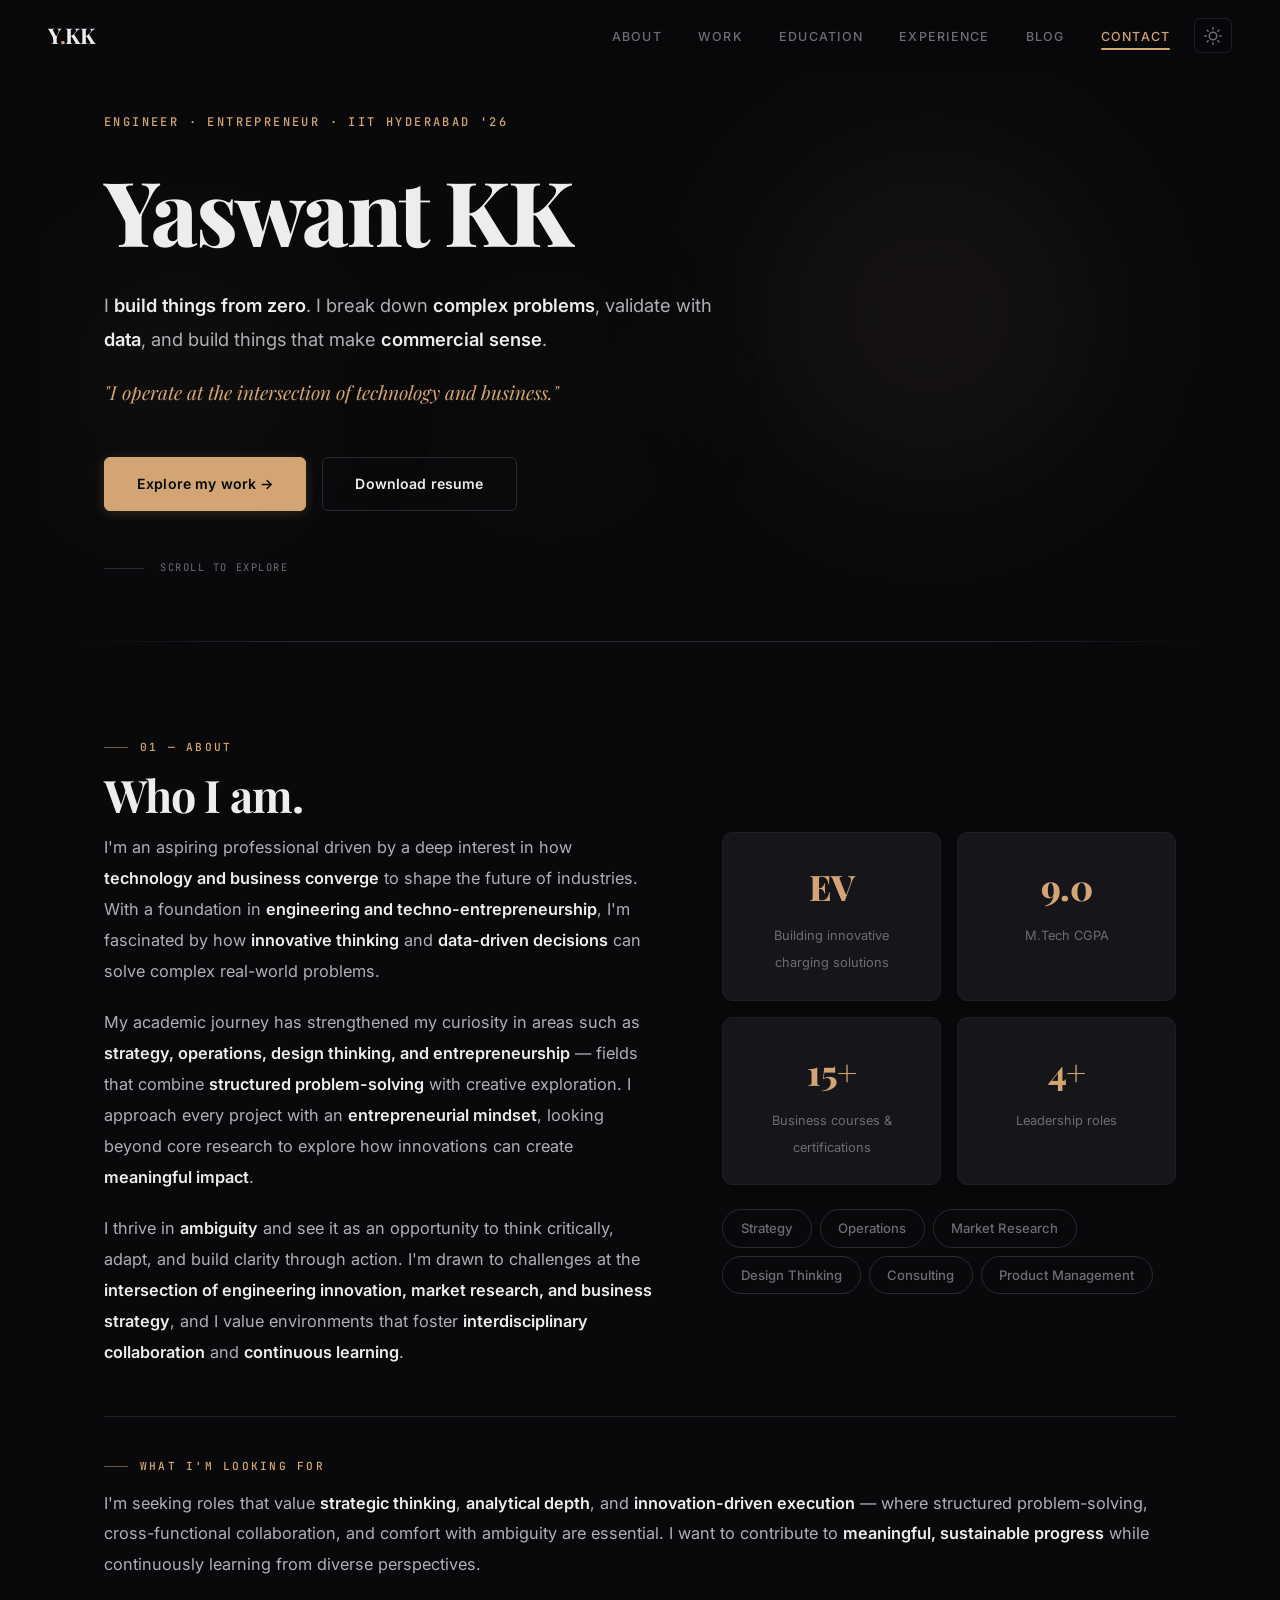
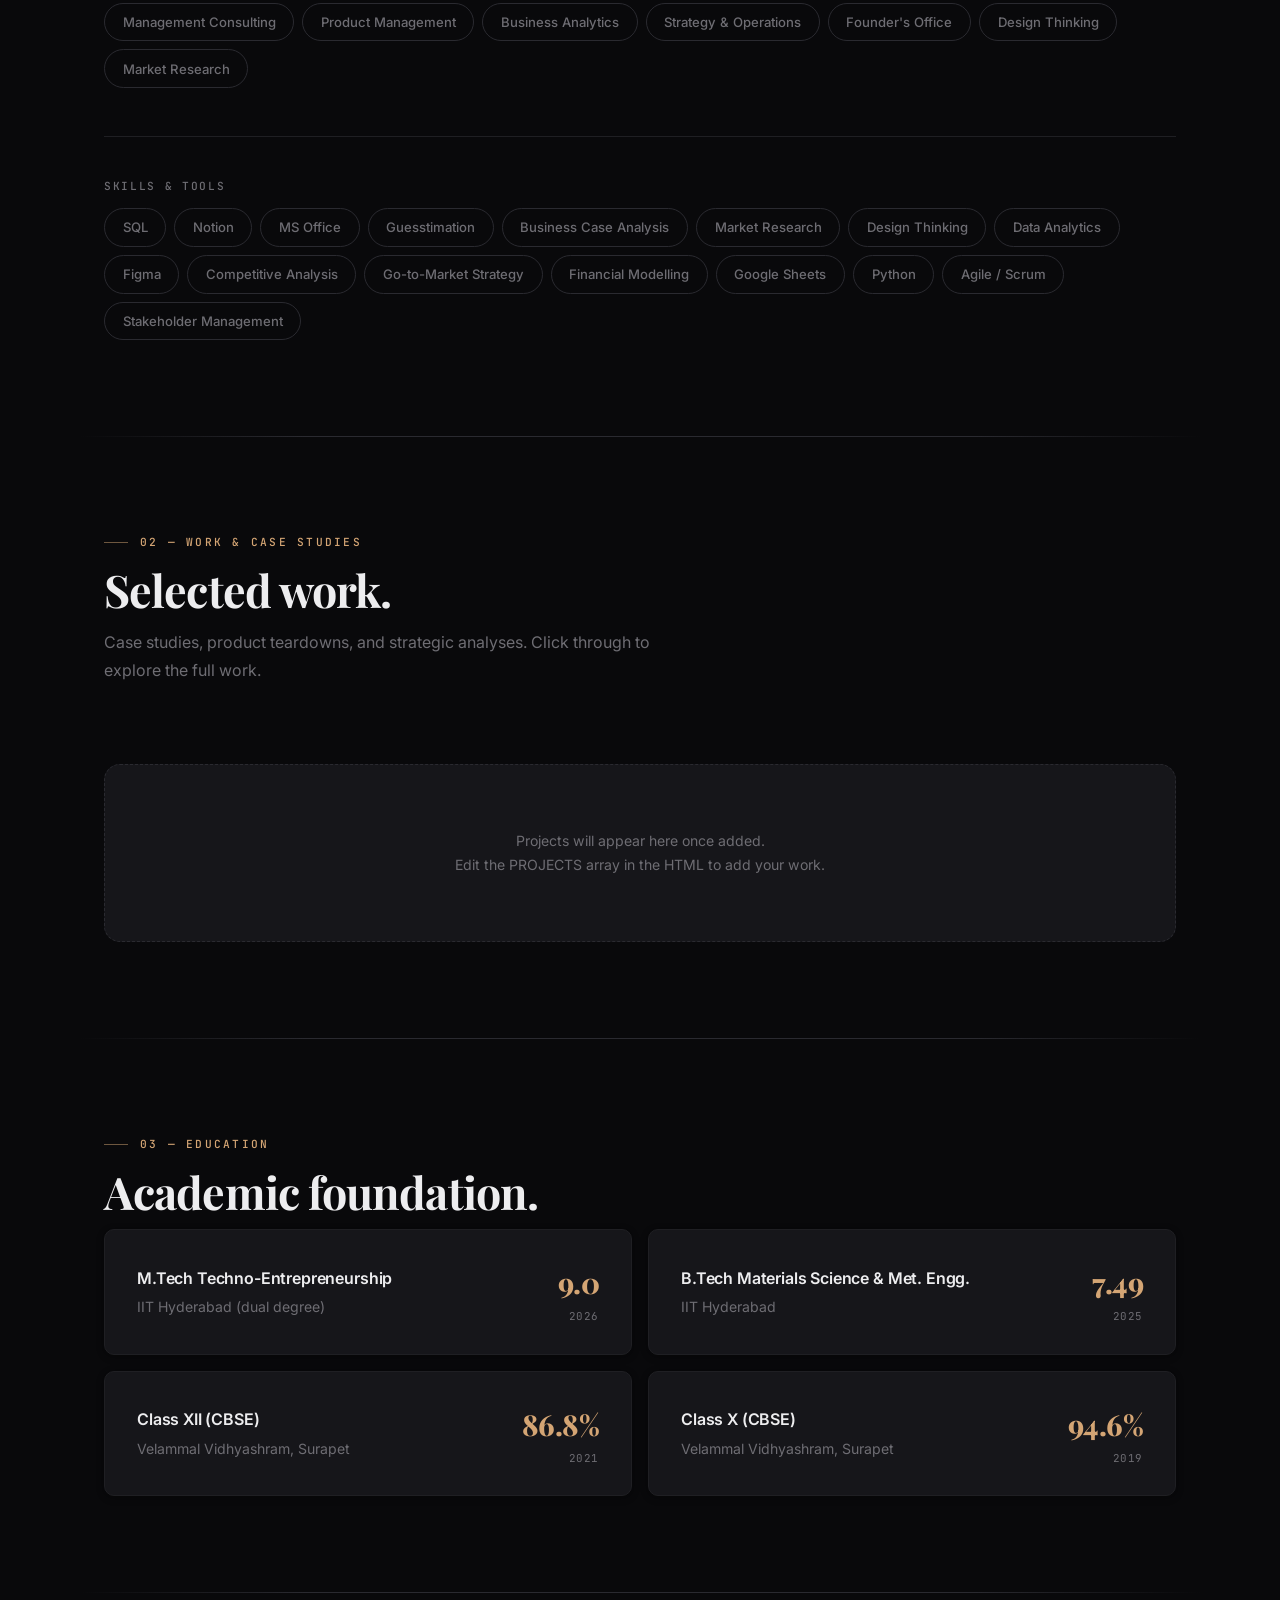
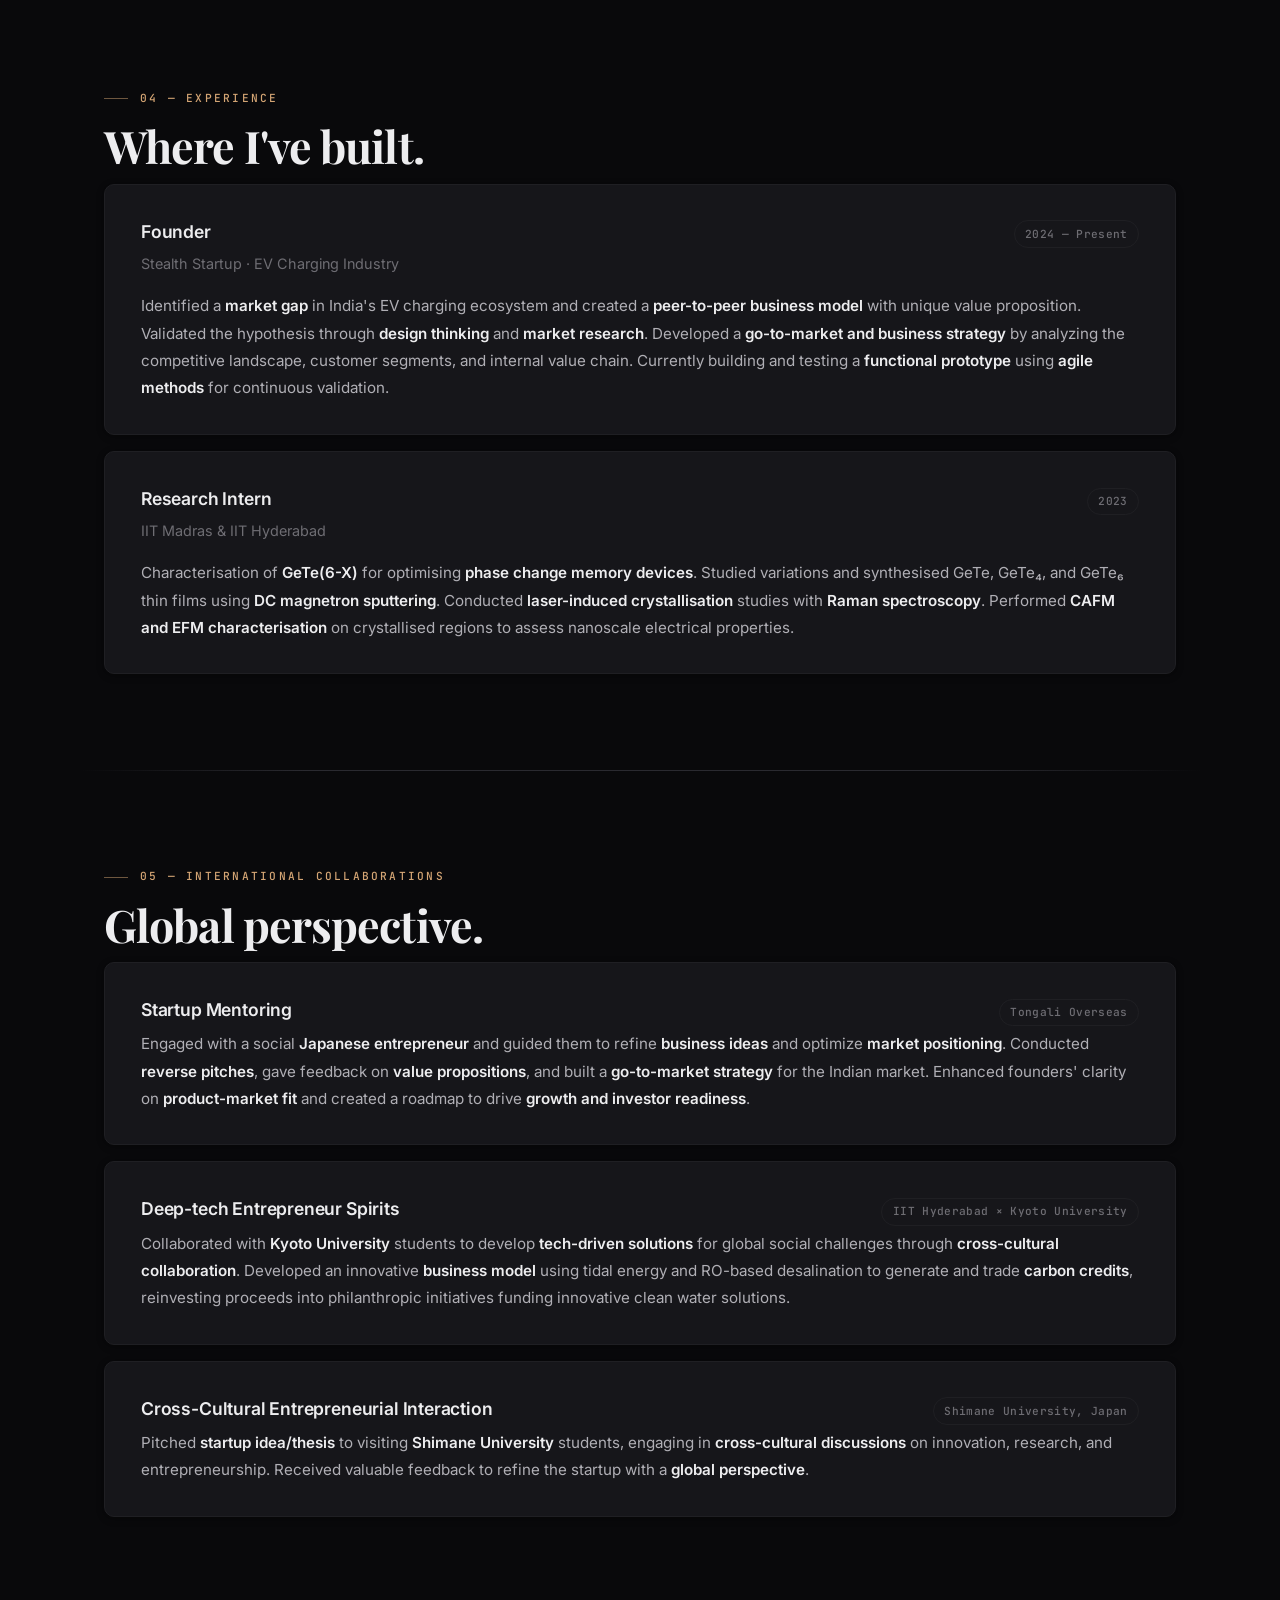
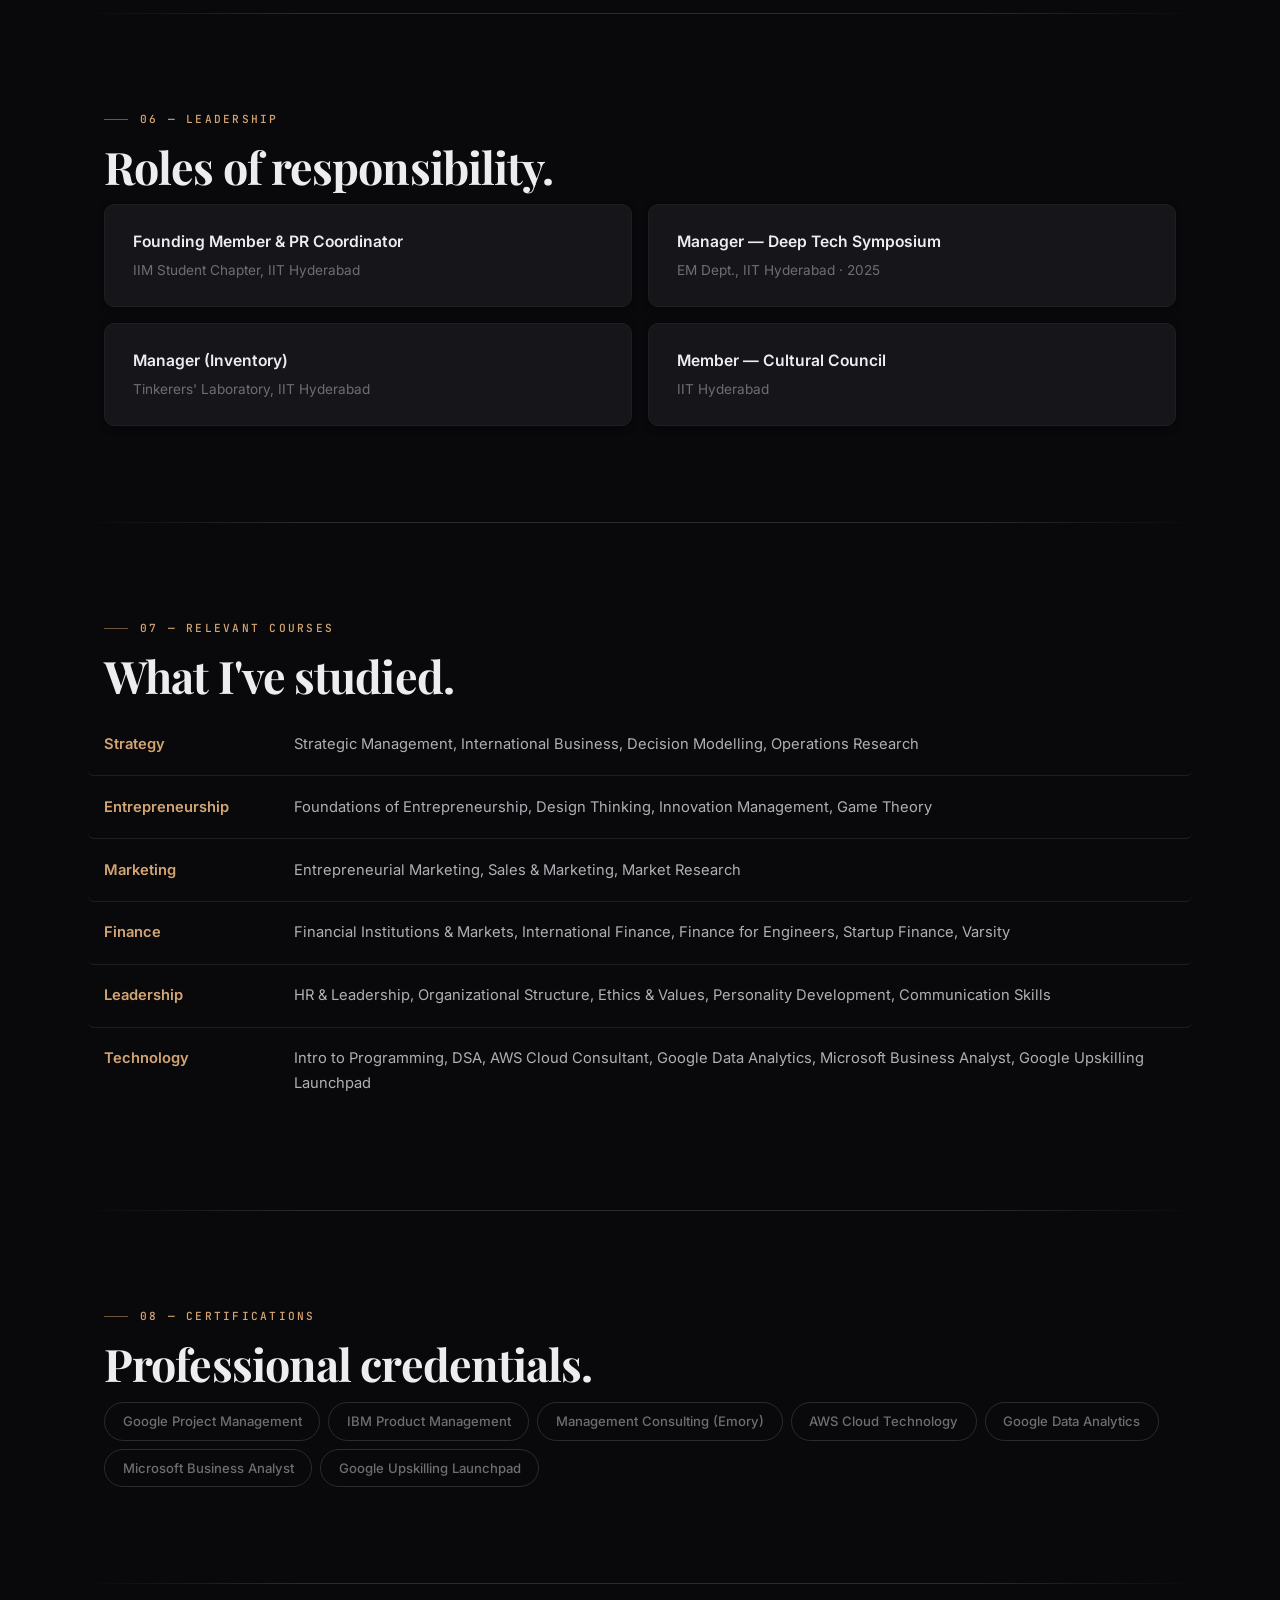
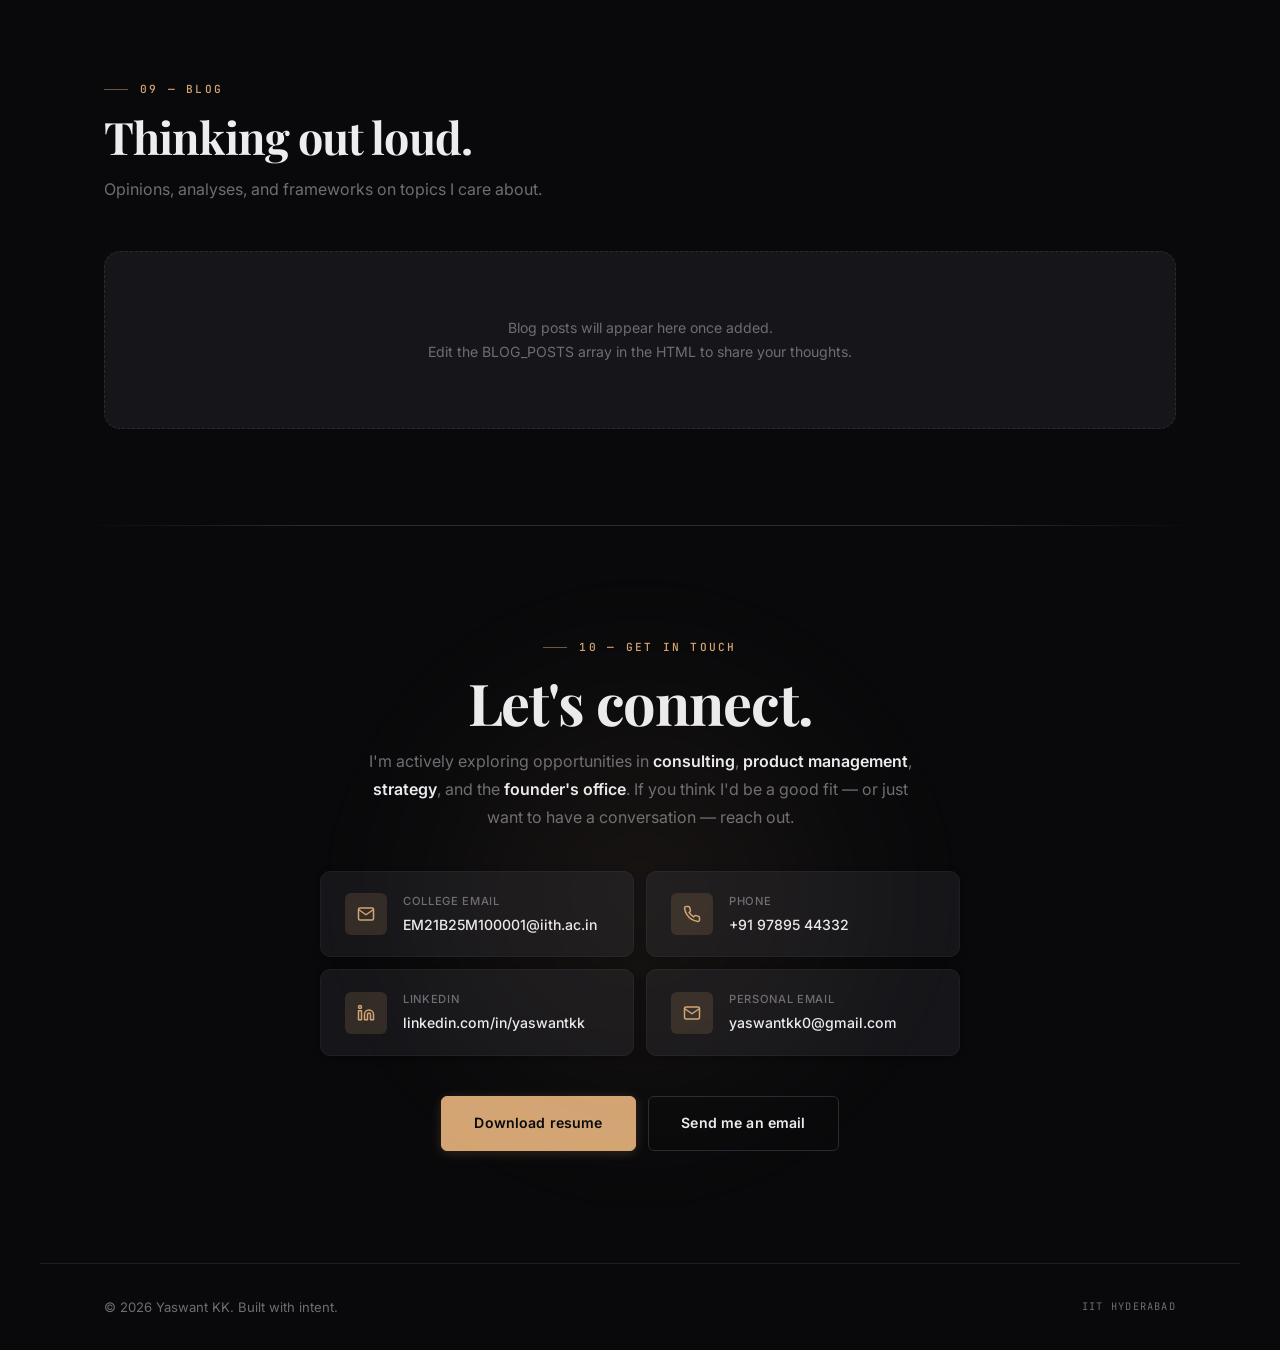
==== index.html @ 42467fd8 "Initial commit" ====
<!DOCTYPE html>
<html lang="en" data-theme="dark">
<head>
<meta charset="UTF-8">
<meta name="viewport" content="width=device-width, initial-scale=1.0">
<title>Yaswant KK — Portfolio</title>
<link rel="preconnect" href="https://fonts.googleapis.com">
<link rel="preconnect" href="https://fonts.gstatic.com" crossorigin>
<link href="https://fonts.googleapis.com/css2?family=Bricolage+Grotesque:opsz,wght@12..96,400;12..96,500;12..96,600;12..96,700;12..96,800&family=DM+Sans:ital,wght@0,400;0,500;0,600;0,700;1,400&family=IBM+Plex+Mono:wght@400;500&family=Inter:wght@400;500;600;700&family=Playfair+Display:ital,wght@0,400;0,600;0,700;0,800;1,400;1,600&family=JetBrains+Mono:wght@400;500&display=swap" rel="stylesheet">
<style>
/* ─── DARK THEME (default) ─── */
:root, [data-theme="dark"] {
  --bg: #09090B;
  --bg-raised: #111113;
  --bg-card: #16161A;
  --bg-card-hover: #1C1C21;
  --text: #EDEDEF;
  --text-secondary: #B0AFB5;
  --text-muted: #6E6D73;
  --accent: #D4A574;
  --accent-light: #E8C9A8;
  --accent-dark: #B8864E;
  --accent-glow: rgba(212, 165, 116, 0.08);
  --accent-glow-strong: rgba(212, 165, 116, 0.15);
  --border: #1F1F23;
  --border-light: #2A2A30;
  --border-hover: #3A3A42;
  --heading: 'Playfair Display', Georgia, serif;
  --sans: 'Inter', system-ui, sans-serif;
  --mono: 'JetBrains Mono', monospace;
  --radius: 16px;
  --radius-sm: 10px;
  --radius-xs: 6px;
  --shadow-sm: 0 2px 8px rgba(0,0,0,0.2), 0 1px 3px rgba(0,0,0,0.1);
  --shadow-md: 0 12px 40px rgba(0,0,0,0.4), 0 4px 12px rgba(0,0,0,0.2);
  --shadow-lg: 0 12px 40px rgba(0,0,0,0.4), 0 4px 12px rgba(0,0,0,0.2);
  --shadow-glow: 0 0 30px rgba(212,165,116,0.08);
  --transition: cubic-bezier(0.16, 1, 0.3, 1);
  --nav-bg: rgba(9,9,11,0.75);
  --nav-scrolled-shadow: 0 1px 12px rgba(0,0,0,0.3);
  --selection-color: var(--bg);
  --btn-primary-text: var(--bg);
  --btn-secondary-hover-bg: rgba(255,255,255,0.03);
  --mobile-nav-bg: rgba(9,9,11,0.97);
  --grain-opacity: 0.03;
  --orb-1: rgba(212,165,116,0.1);
  --orb-2: rgba(212,165,116,0.06);
  --orb-3: rgba(184,134,78,0.05);
  --hover-accent-border: rgba(212,165,116,0.3);
  --hover-accent-bg: rgba(212,165,116,0.25);
  --divider-bg: linear-gradient(90deg, transparent, var(--border-light) 20%, var(--border-light) 80%, transparent);
  --course-hover-bg: var(--accent-glow);
  --bg-warm: linear-gradient(135deg, #2A2015 0%, #1A1510 100%);
  --bg-cool: linear-gradient(135deg, #152025 0%, #101518 100%);
  --bg-muted: linear-gradient(135deg, #1A1A17 0%, #121210 100%);
  --bg-earth: linear-gradient(135deg, #1A1714 0%, #121110 100%);
  --bg-rose: linear-gradient(135deg, #251518 0%, #1A1012 100%);
  --bg-indigo: linear-gradient(135deg, #151825 0%, #101218 100%);
}

/* ─── LIGHT THEME ─── */
[data-theme="light"] {
  --bg: #FAFAF6;
  --bg-raised: #F5F0E8;
  --bg-card: #FFFFFF;
  --bg-card-hover: #FDFCF9;
  --text: #1C1917;
  --text-secondary: #57534E;
  --text-muted: #A8A29E;
  --accent: #C75B3A;
  --accent-light: #E8845F;
  --accent-dark: #A14428;
  --accent-glow: rgba(199, 91, 58, 0.08);
  --accent-glow-strong: rgba(199, 91, 58, 0.15);
  --border: #E7E5E4;
  --border-light: #F0EEEC;
  --border-hover: #D6D3D1;
  --heading: 'Bricolage Grotesque', system-ui, sans-serif;
  --sans: 'DM Sans', system-ui, sans-serif;
  --mono: 'IBM Plex Mono', monospace;
  --radius: 12px;
  --radius-sm: 8px;
  --radius-xs: 6px;
  --shadow-sm: 0 1px 3px rgba(28,25,23,0.04), 0 1px 2px rgba(28,25,23,0.02);
  --shadow-md: 0 4px 16px rgba(28,25,23,0.06), 0 2px 4px rgba(28,25,23,0.03);
  --shadow-lg: 0 12px 40px rgba(28,25,23,0.08), 0 4px 12px rgba(28,25,23,0.04);
  --shadow-glow: none;
  --transition: cubic-bezier(0.16, 1, 0.3, 1);
  --nav-bg: rgba(250,250,246,0.85);
  --nav-scrolled-shadow: 0 1px 8px rgba(28,25,23,0.04);
  --selection-color: #fff;
  --btn-primary-text: #fff;
  --btn-secondary-hover-bg: rgba(28,25,23,0.03);
  --mobile-nav-bg: rgba(250,250,246,0.97);
  --grain-opacity: 0.025;
  --orb-1: rgba(199,91,58,0.06);
  --orb-2: rgba(199,91,58,0.04);
  --orb-3: rgba(161,68,40,0.03);
  --hover-accent-border: rgba(199,91,58,0.3);
  --hover-accent-bg: rgba(199,91,58,0.02);
  --divider-bg: var(--border);
  --course-hover-bg: rgba(199,91,58,0.02);
  --bg-warm: linear-gradient(135deg, #F5EDE3 0%, #EDE5DA 100%);
  --bg-cool: linear-gradient(135deg, #E8EDF2 0%, #DEE5EC 100%);
  --bg-muted: linear-gradient(135deg, #EDECE8 0%, #E5E4E0 100%);
  --bg-earth: linear-gradient(135deg, #EDE8E0 0%, #E5DFD5 100%);
  --bg-rose: linear-gradient(135deg, #F2E8EA 0%, #ECE0E3 100%);
  --bg-indigo: linear-gradient(135deg, #E8EAF2 0%, #E0E2EC 100%);
}

*, *::before, *::after { margin: 0; padding: 0; box-sizing: border-box; }
html { scroll-behavior: smooth; scroll-padding-top: 80px; }

body {
  font-family: var(--sans);
  background: var(--bg);
  color: var(--text);
  line-height: 1.7;
  -webkit-font-smoothing: antialiased;
  -moz-osx-font-smoothing: grayscale;
  overflow-x: hidden;
  transition: background 0.4s, color 0.4s;
}

::selection { background: var(--accent); color: var(--selection-color); }

strong { color: var(--text); font-weight: 600; }

/* ─── GRAIN OVERLAY ─── */
body::after {
  content: '';
  position: fixed;
  inset: 0;
  background-image: url("data:image/svg+xml,%3Csvg viewBox='0 0 256 256' xmlns='http://www.w3.org/2000/svg'%3E%3Cfilter id='n'%3E%3CfeTurbulence type='fractalNoise' baseFrequency='0.85' numOctaves='4' stitchTiles='stitch'/%3E%3C/filter%3E%3Crect width='100%25' height='100%25' filter='url(%23n)' opacity='0.03'/%3E%3C/svg%3E");
  pointer-events: none;
  z-index: 9999;
  opacity: var(--grain-opacity);
}

/* ─── THEME TOGGLE ─── */
.theme-toggle {
  background: none;
  border: 1.5px solid var(--border);
  border-radius: var(--radius-xs);
  cursor: pointer;
  padding: 0.45rem 0.55rem;
  display: flex;
  align-items: center;
  justify-content: center;
  color: var(--text-muted);
  transition: all 0.3s;
  margin-left: 1.5rem;
}

.theme-toggle:hover {
  border-color: var(--accent);
  color: var(--accent);
}

.theme-toggle svg {
  width: 18px;
  height: 18px;
  stroke: currentColor;
  fill: none;
  stroke-width: 2;
  stroke-linecap: round;
  stroke-linejoin: round;
  transition: transform 0.4s var(--transition);
}

.theme-toggle:hover svg { transform: rotate(30deg); }

.theme-toggle .icon-moon { display: block; }
.theme-toggle .icon-sun { display: none; }
[data-theme="dark"] .theme-toggle .icon-moon { display: none; }
[data-theme="dark"] .theme-toggle .icon-sun { display: block; }

/* ─── NAVIGATION ─── */
nav {
  position: fixed;
  top: 0; left: 0; right: 0;
  z-index: 100;
  padding: 0 3rem;
  height: 72px;
  display: flex;
  justify-content: space-between;
  align-items: center;
  backdrop-filter: blur(24px) saturate(1.4);
  -webkit-backdrop-filter: blur(24px) saturate(1.4);
  background: var(--nav-bg);
  border-bottom: 1px solid transparent;
  transition: border-color 0.5s, box-shadow 0.5s, background 0.4s;
}

nav.scrolled {
  border-bottom-color: var(--border);
  box-shadow: var(--nav-scrolled-shadow);
}

.nav-left { display: flex; align-items: center; }
.nav-right { display: flex; align-items: center; }

.nav-logo {
  font-family: var(--heading);
  font-size: 1.35rem;
  font-weight: 700;
  color: var(--text);
  text-decoration: none;
  letter-spacing: -0.02em;
  transition: color 0.3s;
}

.nav-logo span { color: var(--accent); }
.nav-logo:hover { color: var(--accent); }

nav ul { display: flex; list-style: none; gap: 2.25rem; }

nav ul a {
  font-size: 0.78rem;
  font-weight: 500;
  letter-spacing: 0.1em;
  text-transform: uppercase;
  color: var(--text-muted);
  text-decoration: none;
  transition: color 0.3s;
  position: relative;
  padding: 0.25rem 0;
}

nav ul a::after {
  content: '';
  position: absolute;
  bottom: -2px; left: 0;
  width: 0; height: 1.5px;
  background: var(--accent);
  border-radius: 1px;
  transition: width 0.4s var(--transition);
}

nav ul a:hover { color: var(--accent-light); }
nav ul a:hover::after { width: 100%; }
nav ul a.active { color: var(--accent); }
nav ul a.active::after { width: 100%; }

.hamburger {
  display: none;
  flex-direction: column;
  gap: 5px;
  cursor: pointer;
  padding: 6px;
  border: none;
  background: none;
  z-index: 101;
}

.hamburger span {
  width: 22px; height: 1.5px;
  background: var(--text);
  display: block;
  transition: all 0.4s var(--transition);
  transform-origin: center;
  border-radius: 1px;
}

.hamburger.active span:nth-child(1) { transform: translateY(6.5px) rotate(45deg); }
.hamburger.active span:nth-child(2) { opacity: 0; transform: scaleX(0); }
.hamburger.active span:nth-child(3) { transform: translateY(-6.5px) rotate(-45deg); }

/* ─── LAYOUT ─── */
.container { max-width: 1200px; margin: 0 auto; }

section {
  padding: 6rem 4rem;
  max-width: 1200px;
  margin: 0 auto;
}

.divider {
  max-width: 1120px;
  margin: 0 auto;
  height: 1px;
  background: var(--divider-bg);
}

.section-label {
  font-family: var(--mono);
  font-size: 0.7rem;
  font-weight: 500;
  color: var(--accent);
  letter-spacing: 0.2em;
  text-transform: uppercase;
  margin-bottom: 0.75rem;
  display: flex;
  align-items: center;
  gap: 0.75rem;
}

.section-label::before {
  content: '';
  width: 24px;
  height: 1px;
  background: var(--accent);
  opacity: 0.5;
}

.section-title {
  font-family: var(--heading);
  font-size: clamp(2rem, 3.5vw, 3.2rem);
  font-weight: 700;
  margin-bottom: 0.75rem;
  line-height: 1.15;
  letter-spacing: -0.02em;
  color: var(--text);
}

.section-desc {
  color: var(--text-muted);
  max-width: 560px;
  font-size: 1rem;
  margin-bottom: 3rem;
  line-height: 1.75;
}

/* ─── HERO ─── */
.hero {
  max-width: 1200px;
  margin: 0 auto;
  display: flex;
  flex-direction: column;
  padding: calc(72px + 2.5rem) 4rem 4rem;
  position: relative;
  overflow: hidden;
}

.hero-orb {
  position: absolute;
  border-radius: 50%;
  filter: blur(80px);
  pointer-events: none;
  opacity: 0;
  animation: orbFade 1.5s ease 0.3s forwards;
}

.hero-orb-1 {
  top: 10%; right: 5%;
  width: 500px; height: 500px;
  background: radial-gradient(circle, var(--orb-1) 0%, transparent 70%);
  animation: orbFloat1 15s ease-in-out infinite, orbFade 1.5s ease 0.3s forwards;
}

.hero-orb-2 {
  bottom: 10%; left: -5%;
  width: 400px; height: 400px;
  background: radial-gradient(circle, var(--orb-2) 0%, transparent 70%);
  animation: orbFloat2 18s ease-in-out infinite, orbFade 1.5s ease 0.5s forwards;
}

.hero-orb-3 {
  top: 40%; left: 30%;
  width: 300px; height: 300px;
  background: radial-gradient(circle, var(--orb-3) 0%, transparent 70%);
  animation: orbFloat3 20s ease-in-out infinite, orbFade 1.5s ease 0.7s forwards;
}

.hero > *:not(.hero-orb) { position: relative; z-index: 1; }

.hero-topline {
  font-family: var(--mono);
  font-size: 0.75rem;
  font-weight: 500;
  color: var(--accent);
  letter-spacing: 0.2em;
  text-transform: uppercase;
  margin-bottom: 2rem;
  opacity: 0;
  animation: slideUp 0.9s var(--transition) 0.2s forwards;
}

.hero h1 {
  font-family: var(--heading);
  font-size: clamp(3.2rem, 7vw, 6.5rem);
  font-weight: 800;
  line-height: 1.02;
  letter-spacing: -0.03em;
  margin-bottom: 2rem;
  opacity: 0;
  animation: slideUp 0.9s var(--transition) 0.35s forwards;
}

.hero h1 em {
  font-style: italic;
  color: var(--accent);
  font-weight: 600;
}

.hero-desc {
  max-width: 640px;
  font-size: 1.15rem;
  color: var(--text-secondary);
  line-height: 1.85;
  margin-bottom: 1.25rem;
  opacity: 0;
  animation: slideUp 0.9s var(--transition) 0.5s forwards;
}

.hero-oneliner {
  font-family: var(--heading);
  font-size: 1.2rem;
  font-style: italic;
  color: var(--accent);
  margin-bottom: 3rem;
  max-width: 600px;
  opacity: 0;
  animation: slideUp 0.9s var(--transition) 0.6s forwards;
}

.hero-ctas {
  display: flex;
  gap: 1rem;
  opacity: 0;
  animation: slideUp 0.9s var(--transition) 0.7s forwards;
}

.btn {
  display: inline-flex;
  align-items: center;
  gap: 0.5rem;
  font-family: var(--sans);
  font-size: 0.88rem;
  font-weight: 600;
  padding: 0.9rem 2rem;
  text-decoration: none;
  cursor: pointer;
  transition: all 0.35s var(--transition);
  border-radius: var(--radius-xs);
  letter-spacing: 0.01em;
}

.btn-primary {
  background: var(--accent);
  color: var(--btn-primary-text);
  border: 1.5px solid var(--accent);
  box-shadow: 0 2px 12px rgba(212,165,116,0.2);
}
.btn-primary:hover {
  background: var(--accent-light);
  border-color: var(--accent-light);
  box-shadow: 0 4px 20px rgba(212,165,116,0.35);
  transform: translateY(-2px);
}

.btn-secondary {
  background: transparent;
  color: var(--text);
  border: 1.5px solid var(--border-light);
}
.btn-secondary:hover {
  border-color: var(--text-muted);
  background: var(--btn-secondary-hover-bg);
  transform: translateY(-2px);
}

.hero-scroll {
  margin-top: 3rem;
  display: flex;
  align-items: center;
  gap: 1rem;
  font-family: var(--mono);
  font-size: 0.65rem;
  color: var(--text-muted);
  letter-spacing: 0.15em;
  text-transform: uppercase;
  opacity: 0;
  animation: fadeIn 1s ease 1.2s forwards;
}

.scroll-line {
  width: 40px; height: 1px;
  background: var(--border-light);
  position: relative; overflow: hidden;
}

.scroll-line::after {
  content: '';
  position: absolute; top: 0; left: -100%;
  width: 100%; height: 100%;
  background: var(--accent);
  animation: scrollPulse 2.5s ease infinite;
}

/* ─── ABOUT ─── */
.about-split {
  display: grid;
  grid-template-columns: 1.1fr 0.9fr;
  gap: 4rem;
  align-items: start;
}

.about-text {
  font-size: 1.02rem;
  color: var(--text-secondary);
  line-height: 1.9;
}
.about-text + .about-text { margin-top: 1.25rem; }

.about-metrics {
  display: grid;
  grid-template-columns: 1fr 1fr;
  gap: 1rem;
}

.metric-card {
  background: var(--bg-card);
  border: 1px solid var(--border);
  padding: 1.5rem;
  border-radius: var(--radius-sm);
  transition: all 0.4s var(--transition);
  text-align: center;
  box-shadow: var(--shadow-sm);
  position: relative;
  overflow: hidden;
}

.metric-card::before {
  content: '';
  position: absolute;
  inset: 0;
  background: linear-gradient(135deg, var(--accent-glow) 0%, transparent 60%);
  opacity: 0;
  transition: opacity 0.4s;
}

.metric-card:hover {
  border-color: var(--accent-dark);
  transform: translateY(-4px);
  box-shadow: var(--shadow-md), var(--shadow-glow);
}

.metric-card:hover::before { opacity: 1; }

.metric-val {
  font-family: var(--heading);
  font-size: 2.2rem;
  font-weight: 800;
  color: var(--accent);
  display: block;
  margin-bottom: 0.25rem;
  letter-spacing: -0.02em;
  position: relative;
}

.metric-label {
  font-size: 0.8rem;
  color: var(--text-muted);
  line-height: 1.45;
  position: relative;
}

.tags-wrap {
  display: flex;
  flex-wrap: wrap;
  gap: 0.5rem;
  margin-top: 1.5rem;
}

.tag {
  font-size: 0.82rem;
  font-weight: 500;
  padding: 0.45rem 1.1rem;
  border: 1px solid var(--border-light);
  color: var(--text-muted);
  border-radius: 100px;
  transition: all 0.3s;
  background: transparent;
}

.tag:hover {
  border-color: var(--accent-dark);
  color: var(--accent);
  background: var(--accent-glow);
}

.about-sub {
  margin-top: 3rem;
  padding-top: 2.5rem;
  border-top: 1px solid var(--border);
}

.about-sub p {
  font-size: 1.02rem;
  color: var(--text-secondary);
  line-height: 1.85;
  margin-bottom: 1.5rem;
}

.about-skills-label {
  font-family: var(--mono);
  font-size: 0.7rem;
  font-weight: 500;
  color: var(--text-muted);
  letter-spacing: 0.15em;
  text-transform: uppercase;
  margin-bottom: 0.75rem;
}

.tags-grid { display: flex; flex-wrap: wrap; gap: 0.5rem; }

/* ─── WORK / PROJECTS ─── */
.filter-bar { display: flex; gap: 0.5rem; flex-wrap: wrap; margin-bottom: 2rem; }

.filter-btn {
  font-family: var(--sans);
  font-size: 0.78rem;
  font-weight: 500;
  padding: 0.55rem 1.25rem;
  border: 1px solid var(--border);
  background: transparent;
  color: var(--text-muted);
  border-radius: 100px;
  cursor: pointer;
  transition: all 0.3s;
  letter-spacing: 0.02em;
}

.filter-btn:hover, .filter-btn.active {
  background: var(--accent);
  border-color: var(--accent);
  color: var(--btn-primary-text);
}

.projects-grid {
  display: grid;
  grid-template-columns: repeat(auto-fill, minmax(360px, 1fr));
  gap: 1.25rem;
}

.project-card {
  background: var(--bg-card);
  border: 1px solid var(--border);
  border-radius: var(--radius);
  overflow: hidden;
  transition: all 0.45s var(--transition);
  cursor: pointer;
  text-decoration: none;
  color: inherit;
  display: block;
  box-shadow: var(--shadow-sm);
}

.project-card:hover {
  border-color: var(--hover-accent-border);
  transform: translateY(-6px);
  box-shadow: var(--shadow-md), var(--shadow-glow);
}

.project-thumb {
  height: 200px;
  display: flex;
  align-items: center;
  justify-content: center;
}

.project-body { padding: 1.5rem 1.75rem; }

.project-tag {
  font-family: var(--mono);
  font-size: 0.68rem;
  font-weight: 500;
  color: var(--accent);
  letter-spacing: 0.15em;
  text-transform: uppercase;
  margin-bottom: 0.6rem;
  display: inline-block;
}

.project-title {
  font-family: var(--heading);
  font-size: 1.25rem;
  font-weight: 600;
  margin-bottom: 0.5rem;
  line-height: 1.3;
  letter-spacing: -0.01em;
}

.project-summary { font-size: 0.92rem; color: var(--text-muted); line-height: 1.65; }

.project-footer {
  padding: 1rem 1.75rem;
  border-top: 1px solid var(--border);
  display: flex;
  justify-content: space-between;
  align-items: center;
}

.project-tools { font-size: 0.82rem; color: var(--text-muted); }
.project-arrow { color: var(--accent); font-size: 1rem; transition: transform 0.3s; }
.project-card:hover .project-arrow { transform: translateX(5px); }

.projects-empty, .blog-empty {
  grid-column: 1 / -1;
  text-align: center;
  padding: 4rem 2rem;
  color: var(--text-muted);
  font-size: 0.88rem;
  border: 1.5px dashed var(--border-light);
  border-radius: var(--radius);
  background: var(--bg-card);
}

/* ─── EDUCATION ─── */
.edu-grid { display: grid; grid-template-columns: 1fr 1fr; gap: 1rem; }

.edu-card {
  background: var(--bg-card);
  border: 1px solid var(--border);
  padding: 1.75rem 2rem;
  border-radius: var(--radius-sm);
  display: flex;
  justify-content: space-between;
  align-items: center;
  gap: 1rem;
  transition: all 0.4s var(--transition);
  box-shadow: var(--shadow-sm);
  position: relative;
  overflow: hidden;
}

.edu-card::after {
  content: '';
  position: absolute;
  top: 0; left: 0;
  width: 3px; height: 100%;
  background: var(--accent);
  opacity: 0;
  transition: opacity 0.4s;
}

.edu-card:hover {
  border-color: var(--hover-accent-border);
  box-shadow: var(--shadow-md);
  transform: translateY(-3px);
}

.edu-card:hover::after { opacity: 1; }

.edu-degree {
  font-family: var(--sans);
  font-size: 1rem;
  font-weight: 600;
  margin-bottom: 0.2rem;
  letter-spacing: -0.01em;
}

.edu-inst { font-size: 0.88rem; color: var(--text-muted); }
.edu-right { text-align: right; flex-shrink: 0; }

.edu-score {
  font-family: var(--heading);
  font-size: 1.8rem;
  font-weight: 800;
  color: var(--accent);
  letter-spacing: -0.02em;
}

.edu-year {
  font-family: var(--mono);
  font-size: 0.68rem;
  color: var(--text-muted);
  letter-spacing: 0.05em;
}

/* ─── EXPERIENCE ─── */
.exp-card {
  background: var(--bg-card);
  border: 1px solid var(--border);
  padding: 2rem 2.25rem;
  border-radius: var(--radius-sm);
  margin-bottom: 1rem;
  transition: all 0.4s var(--transition);
  box-shadow: var(--shadow-sm);
  position: relative;
  overflow: hidden;
}

.exp-card::after {
  content: '';
  position: absolute;
  top: 0; left: 0;
  width: 3px; height: 100%;
  background: var(--accent);
  opacity: 0;
  transition: opacity 0.4s;
}

.exp-card:hover {
  border-color: var(--hover-accent-border);
  box-shadow: var(--shadow-md);
}

.exp-card:hover::after { opacity: 1; }

.exp-card:last-child { margin-bottom: 0; }

.exp-top {
  display: flex;
  justify-content: space-between;
  align-items: baseline;
  margin-bottom: 0.25rem;
  gap: 1rem;
}

.exp-role {
  font-family: var(--sans);
  font-size: 1.1rem;
  font-weight: 600;
  letter-spacing: -0.01em;
}

.exp-date {
  font-family: var(--mono);
  font-size: 0.7rem;
  font-weight: 500;
  color: var(--text-muted);
  flex-shrink: 0;
  letter-spacing: 0.03em;
  padding: 0.2rem 0.65rem;
  border: 1px solid var(--border);
  border-radius: 100px;
}

.exp-org {
  font-size: 0.9rem;
  color: var(--text-muted);
  margin-bottom: 1rem;
}

.exp-desc {
  font-size: 0.95rem;
  color: var(--text-secondary);
  line-height: 1.8;
}

/* ─── LEADERSHIP ─── */
.leader-grid { display: grid; grid-template-columns: 1fr 1fr; gap: 1rem; }

.leader-card {
  background: var(--bg-card);
  border: 1px solid var(--border);
  padding: 1.5rem 1.75rem;
  border-radius: var(--radius-sm);
  transition: all 0.4s var(--transition);
  box-shadow: var(--shadow-sm);
  position: relative;
  overflow: hidden;
}

.leader-card::after {
  content: '';
  position: absolute;
  top: 0; left: 0;
  width: 3px; height: 100%;
  background: var(--accent);
  opacity: 0;
  transition: opacity 0.4s;
}

.leader-card:hover {
  border-color: var(--hover-accent-border);
  box-shadow: var(--shadow-md);
  transform: translateY(-3px);
}

.leader-card:hover::after { opacity: 1; }

.leader-role {
  font-family: var(--sans);
  font-size: 0.98rem;
  font-weight: 600;
  margin-bottom: 0.2rem;
}

.leader-org { font-size: 0.85rem; color: var(--text-muted); }

/* ─── COURSES ─── */
.courses-list { display: flex; flex-direction: column; gap: 0; }

.course-row {
  display: flex;
  gap: 2.5rem;
  align-items: baseline;
  padding: 1.15rem 1rem;
  border-bottom: 1px solid var(--border);
  transition: all 0.3s;
  border-radius: var(--radius-xs);
  margin: 0 -1rem;
}

.course-row:last-child { border-bottom: none; }

.course-row:hover {
  background: var(--course-hover-bg);
}

.course-domain {
  font-family: var(--sans);
  font-size: 0.92rem;
  font-weight: 600;
  min-width: 150px;
  flex-shrink: 0;
  color: var(--accent);
}

.course-names {
  font-size: 0.92rem;
  color: var(--text-secondary);
  line-height: 1.7;
}

/* ─── CERTIFICATIONS ─── */
.cert-grid { display: flex; flex-wrap: wrap; gap: 0.5rem; }

/* ─── BLOG ─── */
.blog-grid {
  display: grid;
  grid-template-columns: repeat(auto-fill, minmax(340px, 1fr));
  gap: 1.25rem;
}

.blog-card {
  background: var(--bg-card);
  border: 1px solid var(--border);
  padding: 2rem;
  border-radius: var(--radius);
  transition: all 0.4s var(--transition);
  cursor: pointer;
  text-decoration: none;
  color: inherit;
  display: block;
  box-shadow: var(--shadow-sm);
}

.blog-card:hover {
  border-color: var(--hover-accent-border);
  transform: translateY(-4px);
  box-shadow: var(--shadow-md), var(--shadow-glow);
}

.blog-date {
  font-family: var(--mono);
  font-size: 0.7rem;
  font-weight: 500;
  color: var(--text-muted);
  letter-spacing: 0.1em;
  margin-bottom: 0.75rem;
}

.blog-title {
  font-family: var(--heading);
  font-size: 1.3rem;
  font-weight: 600;
  margin-bottom: 0.6rem;
  line-height: 1.3;
  letter-spacing: -0.01em;
}

.blog-preview { font-size: 0.92rem; color: var(--text-muted); line-height: 1.65; margin-bottom: 1rem; }

.blog-footer { display: flex; justify-content: space-between; align-items: center; }

.blog-category {
  font-size: 0.75rem;
  font-weight: 500;
  padding: 0.3rem 0.8rem;
  border: 1px solid var(--border);
  color: var(--text-muted);
  border-radius: 100px;
}

.blog-read { font-size: 0.85rem; color: var(--accent); font-weight: 600; }

/* ─── CONTACT ─── */
.contact-section {
  text-align: center;
  padding: 7rem 4rem;
  position: relative;
  overflow: hidden;
}

.contact-section::before {
  content: '';
  position: absolute;
  top: 50%; left: 50%;
  transform: translate(-50%, -50%);
  width: 600px; height: 600px;
  background: radial-gradient(circle, var(--accent-glow) 0%, transparent 70%);
  border-radius: 50%;
  pointer-events: none;
  filter: blur(40px);
}

.contact-section .section-title { font-size: clamp(2.2rem, 4.5vw, 3.8rem); }
.contact-section .section-desc { margin: 0 auto 2.5rem; text-align: center; }

.contact-grid {
  display: grid;
  grid-template-columns: repeat(2, 1fr);
  gap: 0.75rem;
  max-width: 640px;
  margin: 0 auto 2.5rem;
}

.contact-card {
  background: var(--bg-card);
  border: 1px solid var(--border);
  padding: 1.25rem 1.5rem;
  border-radius: var(--radius-sm);
  display: flex;
  align-items: center;
  gap: 1rem;
  text-decoration: none;
  color: inherit;
  transition: all 0.4s var(--transition);
  box-shadow: var(--shadow-sm);
  text-align: left;
}

.contact-card:hover {
  border-color: var(--accent);
  box-shadow: var(--shadow-md), var(--shadow-glow);
  transform: translateY(-3px);
}

.contact-icon {
  width: 42px; height: 42px;
  background: var(--accent-glow-strong);
  display: flex;
  align-items: center;
  justify-content: center;
  flex-shrink: 0;
  border-radius: var(--radius-xs);
  transition: all 0.3s;
}

.contact-icon svg {
  width: 18px; height: 18px;
  stroke: var(--accent);
  fill: none;
  stroke-width: 2;
  stroke-linecap: round;
  stroke-linejoin: round;
}

.contact-card:hover .contact-icon {
  background: var(--accent);
}

.contact-card:hover .contact-icon svg {
  stroke: var(--btn-primary-text);
}

.contact-card-label {
  font-size: 0.7rem;
  font-weight: 500;
  color: var(--text-muted);
  margin-bottom: 0.1rem;
  text-transform: uppercase;
  letter-spacing: 0.06em;
}

.contact-card-value { font-size: 0.88rem; font-weight: 500; color: var(--text); }

.contact-ctas { display: flex; gap: 0.8rem; justify-content: center; }

/* ─── FOOTER ─── */
footer {
  max-width: 1200px;
  margin: 0 auto;
  padding: 2rem 4rem;
  border-top: 1px solid var(--border);
  display: flex;
  justify-content: space-between;
  align-items: center;
  font-size: 0.82rem;
  color: var(--text-muted);
}

footer span:last-child {
  font-family: var(--mono);
  font-size: 0.65rem;
  letter-spacing: 0.12em;
  text-transform: uppercase;
}

/* ─── BG VARIANTS ─── */
.bg-warm { background: var(--bg-warm); }
.bg-cool { background: var(--bg-cool); }
.bg-muted { background: var(--bg-muted); }
.bg-earth { background: var(--bg-earth); }
.bg-rose { background: var(--bg-rose); }
.bg-indigo { background: var(--bg-indigo); }

/* ─── ANIMATIONS ─── */
@keyframes slideUp {
  from { opacity: 0; transform: translateY(32px); }
  to { opacity: 1; transform: translateY(0); }
}

@keyframes fadeIn { from { opacity: 0; } to { opacity: 1; } }

@keyframes scrollPulse { 0% { left: -100%; } 100% { left: 100%; } }

@keyframes orbFade { from { opacity: 0; } to { opacity: 1; } }

@keyframes orbFloat1 {
  0%, 100% { transform: translate(0, 0); }
  33% { transform: translate(-30px, 20px); }
  66% { transform: translate(20px, -30px); }
}

@keyframes orbFloat2 {
  0%, 100% { transform: translate(0, 0); }
  33% { transform: translate(25px, -15px); }
  66% { transform: translate(-20px, 25px); }
}

@keyframes orbFloat3 {
  0%, 100% { transform: translate(0, 0); }
  50% { transform: translate(-15px, -20px); }
}

/* Scroll reveal */
.reveal {
  opacity: 0;
  transform: translateY(28px);
  transition: opacity 0.8s var(--transition), transform 0.8s var(--transition);
}

.reveal.visible { opacity: 1; transform: translateY(0); }

/* Stagger children inside reveal */
.reveal .stagger { opacity: 0; transform: translateY(16px); transition: opacity 0.6s var(--transition), transform 0.6s var(--transition); }
.reveal.visible .stagger { opacity: 1; transform: translateY(0); }
.reveal.visible .stagger:nth-child(1) { transition-delay: 0.05s; }
.reveal.visible .stagger:nth-child(2) { transition-delay: 0.1s; }
.reveal.visible .stagger:nth-child(3) { transition-delay: 0.15s; }
.reveal.visible .stagger:nth-child(4) { transition-delay: 0.2s; }
.reveal.visible .stagger:nth-child(5) { transition-delay: 0.25s; }
.reveal.visible .stagger:nth-child(6) { transition-delay: 0.3s; }

/* ─── RESPONSIVE ─── */
@media (max-width: 1024px) {
  section, .contact-section { padding: 4.5rem 2.5rem; }
  .hero { padding: 5.5rem 2.5rem 5rem; }
  nav { padding: 0 2rem; }
  footer { padding: 1.5rem 2.5rem; }
}

@media (max-width: 768px) {
  section, .contact-section { padding: 3.5rem 1.25rem; }
  .hero { padding: 5rem 1.25rem 3rem; min-height: auto; padding-bottom: 5rem; }
  nav { padding: 0 1.25rem; height: 64px; }
  footer { padding: 1.25rem; flex-direction: column; gap: 0.5rem; text-align: center; }

  nav ul {
    display: none;
    position: absolute;
    top: 100%; left: 0; right: 0;
    background: var(--mobile-nav-bg);
    backdrop-filter: blur(24px);
    -webkit-backdrop-filter: blur(24px);
    border-bottom: 1px solid var(--border);
    flex-direction: column;
    padding: 1.5rem 1.25rem;
    gap: 0.75rem;
  }
  nav ul.open { display: flex; }
  .hamburger { display: flex; }

  .theme-toggle { margin-left: 0.75rem; }

  .hero h1 { font-size: clamp(2.4rem, 10vw, 3.5rem); }
  .hero-desc { font-size: 1.02rem; }
  .hero-oneliner { font-size: 1.05rem; }
  .about-split { grid-template-columns: 1fr; gap: 2.5rem; }
  .about-metrics { position: static; }
  .edu-grid, .leader-grid, .contact-grid { grid-template-columns: 1fr; }
  .projects-grid, .blog-grid { grid-template-columns: 1fr; }
  .course-row { flex-direction: column; gap: 0.25rem; }
  .course-domain { min-width: auto; }
  .exp-top { flex-direction: column; gap: 0.2rem; }
  .contact-ctas { flex-direction: column; align-items: center; }
  .hero-ctas { flex-direction: column; align-items: flex-start; }
  .hero-scroll { display: none; }
  .hero-orb { display: none; }
  .section-label::before { display: none; }
}
</style>
</head>
<body>

<nav>
  <a href="#" class="nav-logo">Y<span>.</span>KK</a>
  <div class="nav-right">
    <button class="hamburger" aria-label="Menu">
      <span></span><span></span><span></span>
    </button>
    <ul>
      <li><a href="#about">About</a></li>
      <li><a href="#work">Work</a></li>
      <li><a href="#education">Education</a></li>
      <li><a href="#experience">Experience</a></li>
      <li><a href="#blog">Blog</a></li>
      <li><a href="#contact">Contact</a></li>
    </ul>
    <button class="theme-toggle" aria-label="Toggle theme">
      <svg class="icon-sun" viewBox="0 0 24 24"><circle cx="12" cy="12" r="5"/><line x1="12" y1="1" x2="12" y2="3"/><line x1="12" y1="21" x2="12" y2="23"/><line x1="4.22" y1="4.22" x2="5.64" y2="5.64"/><line x1="18.36" y1="18.36" x2="19.78" y2="19.78"/><line x1="1" y1="12" x2="3" y2="12"/><line x1="21" y1="12" x2="23" y2="12"/><line x1="4.22" y1="19.78" x2="5.64" y2="18.36"/><line x1="18.36" y1="5.64" x2="19.78" y2="4.22"/></svg>
      <svg class="icon-moon" viewBox="0 0 24 24"><path d="M21 12.79A9 9 0 1 1 11.21 3 7 7 0 0 0 21 12.79z"/></svg>
    </button>
  </div>
</nav>

<section class="hero">
  <div class="hero-orb hero-orb-1"></div>
  <div class="hero-orb hero-orb-2"></div>
  <div class="hero-orb hero-orb-3"></div>

  <div class="hero-topline">Engineer &middot; Entrepreneur &middot; IIT Hyderabad '26</div>
  <h1>Yaswant KK</h1>
  <p class="hero-desc">I <strong>build things from zero</strong>. I break down <strong>complex problems</strong>, validate with <strong>data</strong>, and build things that make <strong>commercial sense</strong>.</p>
  <p class="hero-oneliner">"I operate at the intersection of technology and business."</p>
  <div class="hero-ctas">
    <a href="#work" class="btn btn-primary">Explore my work &rarr;</a>
    <a href="#" class="btn btn-secondary">Download resume</a>
  </div>
  <div class="hero-scroll">
    <div class="scroll-line"></div>
    Scroll to explore
  </div>
</section>

<div class="divider"></div>

<section id="about" class="reveal">
  <div class="section-label">01 &mdash; About</div>
  <div class="section-title">Who I am.</div>
  <div class="about-split">
    <div class="about-left">
      <p class="about-text">I'm an aspiring professional driven by a deep interest in how <strong>technology and business converge</strong> to shape the future of industries. With a foundation in <strong>engineering and techno-entrepreneurship</strong>, I'm fascinated by how <strong>innovative thinking</strong> and <strong>data-driven decisions</strong> can solve complex real-world problems.</p>
      <p class="about-text">My academic journey has strengthened my curiosity in areas such as <strong>strategy, operations, design thinking, and entrepreneurship</strong> &mdash; fields that combine <strong>structured problem-solving</strong> with creative exploration. I approach every project with an <strong>entrepreneurial mindset</strong>, looking beyond core research to explore how innovations can create <strong>meaningful impact</strong>.</p>
      <p class="about-text">I thrive in <strong>ambiguity</strong> and see it as an opportunity to think critically, adapt, and build clarity through action. I'm drawn to challenges at the <strong>intersection of engineering innovation, market research, and business strategy</strong>, and I value environments that foster <strong>interdisciplinary collaboration</strong> and <strong>continuous learning</strong>.</p>
    </div>
    <div class="about-right">
      <div class="about-metrics">
        <div class="metric-card stagger">
          <span class="metric-val">EV</span>
          <span class="metric-label">Building innovative charging solutions</span>
        </div>
        <div class="metric-card stagger">
          <span class="metric-val">9.0</span>
          <span class="metric-label">M.Tech CGPA</span>
        </div>
        <div class="metric-card stagger">
          <span class="metric-val">15+</span>
          <span class="metric-label">Business courses &amp; certifications</span>
        </div>
        <div class="metric-card stagger">
          <span class="metric-val">4+</span>
          <span class="metric-label">Leadership roles</span>
        </div>
      </div>
      <div class="tags-wrap">
        <span class="tag">Strategy</span>
        <span class="tag">Operations</span>
        <span class="tag">Market Research</span>
        <span class="tag">Design Thinking</span>
        <span class="tag">Consulting</span>
        <span class="tag">Product Management</span>
      </div>
    </div>
  </div>
  <div class="about-sub">
    <div class="section-label">What I'm looking for</div>
    <p>I'm seeking roles that value <strong>strategic thinking</strong>, <strong>analytical depth</strong>, and <strong>innovation-driven execution</strong> &mdash; where structured problem-solving, cross-functional collaboration, and comfort with ambiguity are essential. I want to contribute to <strong>meaningful, sustainable progress</strong> while continuously learning from diverse perspectives.</p>
    <div class="tags-grid">
      <span class="tag">Management Consulting</span>
      <span class="tag">Product Management</span>
      <span class="tag">Business Analytics</span>
      <span class="tag">Strategy &amp; Operations</span>
      <span class="tag">Founder's Office</span>
      <span class="tag">Design Thinking</span>
      <span class="tag">Market Research</span>
    </div>
  </div>
  <div class="about-sub">
    <div class="about-skills-label">Skills &amp; tools</div>
    <div class="tags-grid" id="skillsGrid"></div>
  </div>
</section>

<div class="divider"></div>

<section id="work" class="reveal">
  <div class="section-label">02 &mdash; Work &amp; Case Studies</div>
  <div class="section-title">Selected work.</div>
  <p class="section-desc">Case studies, product teardowns, and strategic analyses. Click through to explore the full work.</p>
  <div class="filter-bar" id="filterBar"></div>
  <div class="projects-grid" id="projectsGrid"></div>
</section>

<div class="divider"></div>

<section id="education" class="reveal">
  <div class="section-label">03 &mdash; Education</div>
  <div class="section-title">Academic foundation.</div>
  <div class="edu-grid">
    <div class="edu-card stagger"><div><div class="edu-degree">M.Tech Techno-Entrepreneurship</div><div class="edu-inst">IIT Hyderabad (dual degree)</div></div><div class="edu-right"><div class="edu-score">9.0</div><div class="edu-year">2026</div></div></div>
    <div class="edu-card stagger"><div><div class="edu-degree">B.Tech Materials Science &amp; Met. Engg.</div><div class="edu-inst">IIT Hyderabad</div></div><div class="edu-right"><div class="edu-score">7.49</div><div class="edu-year">2025</div></div></div>
    <div class="edu-card stagger"><div><div class="edu-degree">Class XII (CBSE)</div><div class="edu-inst">Velammal Vidhyashram, Surapet</div></div><div class="edu-right"><div class="edu-score">86.8%</div><div class="edu-year">2021</div></div></div>
    <div class="edu-card stagger"><div><div class="edu-degree">Class X (CBSE)</div><div class="edu-inst">Velammal Vidhyashram, Surapet</div></div><div class="edu-right"><div class="edu-score">94.6%</div><div class="edu-year">2019</div></div></div>
  </div>
</section>

<div class="divider"></div>

<section id="experience" class="reveal">
  <div class="section-label">04 &mdash; Experience</div>
  <div class="section-title">Where I've built.</div>
  <div class="exp-card stagger">
    <div class="exp-top"><span class="exp-role">Founder</span><span class="exp-date">2024 &mdash; Present</span></div>
    <div class="exp-org">Stealth Startup &middot; EV Charging Industry</div>
    <div class="exp-desc">Identified a <strong>market gap</strong> in India's EV charging ecosystem and created a <strong>peer-to-peer business model</strong> with unique value proposition. Validated the hypothesis through <strong>design thinking</strong> and <strong>market research</strong>. Developed a <strong>go-to-market and business strategy</strong> by analyzing the competitive landscape, customer segments, and internal value chain. Currently building and testing a <strong>functional prototype</strong> using <strong>agile methods</strong> for continuous validation.</div>
  </div>
  <div class="exp-card stagger">
    <div class="exp-top"><span class="exp-role">Research Intern</span><span class="exp-date">2023</span></div>
    <div class="exp-org">IIT Madras &amp; IIT Hyderabad</div>
    <div class="exp-desc">Characterisation of <strong>GeTe(6-X)</strong> for optimising <strong>phase change memory devices</strong>. Studied variations and synthesised GeTe, GeTe&#8324;, and GeTe&#8326; thin films using <strong>DC magnetron sputtering</strong>. Conducted <strong>laser-induced crystallisation</strong> studies with <strong>Raman spectroscopy</strong>. Performed <strong>CAFM and EFM characterisation</strong> on crystallised regions to assess nanoscale electrical properties.</div>
  </div>
</section>

<div class="divider"></div>

<section class="reveal">
  <div class="section-label">05 &mdash; International Collaborations</div>
  <div class="section-title">Global perspective.</div>
  <div class="exp-card stagger">
    <div class="exp-top"><span class="exp-role">Startup Mentoring</span><span class="exp-date">Tongali Overseas</span></div>
    <div class="exp-desc">Engaged with a social <strong>Japanese entrepreneur</strong> and guided them to refine <strong>business ideas</strong> and optimize <strong>market positioning</strong>. Conducted <strong>reverse pitches</strong>, gave feedback on <strong>value propositions</strong>, and built a <strong>go-to-market strategy</strong> for the Indian market. Enhanced founders' clarity on <strong>product-market fit</strong> and created a roadmap to drive <strong>growth and investor readiness</strong>.</div>
  </div>
  <div class="exp-card stagger">
    <div class="exp-top"><span class="exp-role">Deep-tech Entrepreneur Spirits</span><span class="exp-date">IIT Hyderabad &times; Kyoto University</span></div>
    <div class="exp-desc">Collaborated with <strong>Kyoto University</strong> students to develop <strong>tech-driven solutions</strong> for global social challenges through <strong>cross-cultural collaboration</strong>. Developed an innovative <strong>business model</strong> using tidal energy and RO-based desalination to generate and trade <strong>carbon credits</strong>, reinvesting proceeds into philanthropic initiatives funding innovative clean water solutions.</div>
  </div>
  <div class="exp-card stagger">
    <div class="exp-top"><span class="exp-role">Cross-Cultural Entrepreneurial Interaction</span><span class="exp-date">Shimane University, Japan</span></div>
    <div class="exp-desc">Pitched <strong>startup idea/thesis</strong> to visiting <strong>Shimane University</strong> students, engaging in <strong>cross-cultural discussions</strong> on innovation, research, and entrepreneurship. Received valuable feedback to refine the startup with a <strong>global perspective</strong>.</div>
  </div>
</section>

<div class="divider"></div>

<section class="reveal">
  <div class="section-label">06 &mdash; Leadership</div>
  <div class="section-title">Roles of responsibility.</div>
  <div class="leader-grid">
    <div class="leader-card stagger"><div class="leader-role">Founding Member &amp; PR Coordinator</div><div class="leader-org">IIM Student Chapter, IIT Hyderabad</div></div>
    <div class="leader-card stagger"><div class="leader-role">Manager &mdash; Deep Tech Symposium</div><div class="leader-org">EM Dept., IIT Hyderabad &middot; 2025</div></div>
    <div class="leader-card stagger"><div class="leader-role">Manager (Inventory)</div><div class="leader-org">Tinkerers' Laboratory, IIT Hyderabad</div></div>
    <div class="leader-card stagger"><div class="leader-role">Member &mdash; Cultural Council</div><div class="leader-org">IIT Hyderabad</div></div>
  </div>
</section>

<div class="divider"></div>

<section class="reveal">
  <div class="section-label">07 &mdash; Relevant Courses</div>
  <div class="section-title">What I've studied.</div>
  <div class="courses-list">
    <div class="course-row"><span class="course-domain">Strategy</span><span class="course-names">Strategic Management, International Business, Decision Modelling, Operations Research</span></div>
    <div class="course-row"><span class="course-domain">Entrepreneurship</span><span class="course-names">Foundations of Entrepreneurship, Design Thinking, Innovation Management, Game Theory</span></div>
    <div class="course-row"><span class="course-domain">Marketing</span><span class="course-names">Entrepreneurial Marketing, Sales &amp; Marketing, Market Research</span></div>
    <div class="course-row"><span class="course-domain">Finance</span><span class="course-names">Financial Institutions &amp; Markets, International Finance, Finance for Engineers, Startup Finance, Varsity</span></div>
    <div class="course-row"><span class="course-domain">Leadership</span><span class="course-names">HR &amp; Leadership, Organizational Structure, Ethics &amp; Values, Personality Development, Communication Skills</span></div>
    <div class="course-row"><span class="course-domain">Technology</span><span class="course-names">Intro to Programming, DSA, AWS Cloud Consultant, Google Data Analytics, Microsoft Business Analyst, Google Upskilling Launchpad</span></div>
  </div>
</section>

<div class="divider"></div>

<section class="reveal">
  <div class="section-label">08 &mdash; Certifications</div>
  <div class="section-title">Professional credentials.</div>
  <div class="cert-grid">
    <span class="tag">Google Project Management</span>
    <span class="tag">IBM Product Management</span>
    <span class="tag">Management Consulting (Emory)</span>
    <span class="tag">AWS Cloud Technology</span>
    <span class="tag">Google Data Analytics</span>
    <span class="tag">Microsoft Business Analyst</span>
    <span class="tag">Google Upskilling Launchpad</span>
  </div>
</section>

<div class="divider"></div>

<section id="blog" class="reveal">
  <div class="section-label">09 &mdash; Blog</div>
  <div class="section-title">Thinking out loud.</div>
  <p class="section-desc">Opinions, analyses, and frameworks on topics I care about.</p>
  <div class="blog-grid" id="blogGrid"></div>
</section>

<div class="divider"></div>

<section id="contact" class="contact-section reveal">
  <div class="section-label" style="justify-content:center;">10 &mdash; Get in Touch</div>
  <div class="section-title">Let's connect.</div>
  <p class="section-desc">I'm actively exploring opportunities in <strong>consulting</strong>, <strong>product management</strong>, <strong>strategy</strong>, and the <strong>founder's office</strong>. If you think I'd be a good fit &mdash; or just want to have a conversation &mdash; reach out.</p>
  <div class="contact-grid">
    <a href="mailto:EM21B25M100001@iith.ac.in" class="contact-card">
      <div class="contact-icon"><svg viewBox="0 0 24 24"><path d="M4 4h16c1.1 0 2 .9 2 2v12c0 1.1-.9 2-2 2H4c-1.1 0-2-.9-2-2V6c0-1.1.9-2 2-2z"/><polyline points="22,6 12,13 2,6"/></svg></div>
      <div><div class="contact-card-label">College email</div><div class="contact-card-value">EM21B25M100001@iith.ac.in</div></div>
    </a>
    <a href="tel:+919789544332" class="contact-card">
      <div class="contact-icon"><svg viewBox="0 0 24 24"><path d="M22 16.92v3a2 2 0 0 1-2.18 2 19.79 19.79 0 0 1-8.63-3.07 19.5 19.5 0 0 1-6-6 19.79 19.79 0 0 1-3.07-8.67A2 2 0 0 1 4.11 2h3a2 2 0 0 1 2 1.72 12.84 12.84 0 0 0 .7 2.81 2 2 0 0 1-.45 2.11L8.09 9.91a16 16 0 0 0 6 6l1.27-1.27a2 2 0 0 1 2.11-.45 12.84 12.84 0 0 0 2.81.7A2 2 0 0 1 22 16.92z"/></svg></div>
      <div><div class="contact-card-label">Phone</div><div class="contact-card-value">+91 97895 44332</div></div>
    </a>
    <a href="https://linkedin.com/in/" class="contact-card" target="_blank">
      <div class="contact-icon"><svg viewBox="0 0 24 24"><path d="M16 8a6 6 0 0 1 6 6v7h-4v-7a2 2 0 0 0-2-2 2 2 0 0 0-2 2v7h-4v-7a6 6 0 0 1 6-6z"/><rect x="2" y="9" width="4" height="12"/><circle cx="4" cy="4" r="2"/></svg></div>
      <div><div class="contact-card-label">LinkedIn</div><div class="contact-card-value">linkedin.com/in/yaswantkk</div></div>
    </a>
    <a href="mailto:yaswantkk0@gmail.com" class="contact-card">
      <div class="contact-icon"><svg viewBox="0 0 24 24"><path d="M4 4h16c1.1 0 2 .9 2 2v12c0 1.1-.9 2-2 2H4c-1.1 0-2-.9-2-2V6c0-1.1.9-2 2-2z"/><polyline points="22,6 12,13 2,6"/></svg></div>
      <div><div class="contact-card-label">Personal email</div><div class="contact-card-value">yaswantkk0@gmail.com</div></div>
    </a>
  </div>
  <div class="contact-ctas">
    <a href="#" class="btn btn-primary">Download resume</a>
    <a href="mailto:yaswantkk0@gmail.com" class="btn btn-secondary">Send me an email</a>
  </div>
</section>

<footer>
  <span>&copy; 2026 Yaswant KK. Built with intent.</span>
  <span>IIT Hyderabad</span>
</footer>

<script>
/* ═══ THEME TOGGLE ═══ */

(function() {
  var saved = localStorage.getItem('theme');
  if (saved) document.documentElement.setAttribute('data-theme', saved);
})();

document.querySelector('.theme-toggle').addEventListener('click', function() {
  var html = document.documentElement;
  var current = html.getAttribute('data-theme');
  var next = current === 'dark' ? 'light' : 'dark';
  html.setAttribute('data-theme', next);
  localStorage.setItem('theme', next);
});

/* ═══ EDITABLE DATA ═══ */

var SKILLS = [
  "SQL", "Notion", "MS Office", "Guesstimation", "Business Case Analysis",
  "Market Research", "Design Thinking", "Data Analytics", "Figma",
  "Competitive Analysis", "Go-to-Market Strategy", "Financial Modelling",
  "Google Sheets", "Python", "Agile / Scrum", "Stakeholder Management"
];

var PROJECTS = [
  // { title: "Project Name", category: "Case Study", summary: "1-2 lines", tools: "Framework, Tool", link: "#", bg: "bg-warm" },
];

var BLOG_POSTS = [
  // { title: "Post Title", date: "March 2026", category: "Strategy", preview: "2-3 line preview", link: "#" },
];

/* ═══ RENDERING ═══ */

function renderSkills() {
  var g = document.getElementById('skillsGrid');
  if (!SKILLS.length) { g.innerHTML = '<span style="font-size:0.85rem;color:var(--text-muted);font-style:italic;">Add skills to the SKILLS array to display them here.</span>'; return; }
  g.innerHTML = SKILLS.map(function(s) { return '<span class="tag">' + s + '</span>'; }).join('');
}

function renderProjects(filter) {
  var g = document.getElementById('projectsGrid');
  var f = filter === 'All' ? PROJECTS : PROJECTS.filter(function(p) { return p.category === filter; });
  if (!PROJECTS.length) { g.innerHTML = '<div class="projects-empty">Projects will appear here once added.<br>Edit the PROJECTS array in the HTML to add your work.</div>'; return; }
  if (!f.length) { g.innerHTML = '<div class="projects-empty">No projects in this category yet.</div>'; return; }
  g.innerHTML = f.map(function(p) {
    return '<a href="' + (p.link||'#') + '" class="project-card"><div class="project-thumb ' + (p.bg||'bg-muted') + '"></div><div class="project-body"><span class="project-tag">' + p.category + '</span><div class="project-title">' + p.title + '</div><div class="project-summary">' + p.summary + '</div></div><div class="project-footer"><span class="project-tools">' + p.tools + '</span><span class="project-arrow">&rarr;</span></div></a>';
  }).join('');
}

function renderFilters() {
  var b = document.getElementById('filterBar');
  if (!PROJECTS.length) { b.innerHTML = ''; return; }
  var cats = ['All'].concat([...new Set(PROJECTS.map(function(p) { return p.category; }))]);
  b.innerHTML = cats.map(function(c, i) {
    return '<button class="filter-btn' + (i===0?' active':'') + '" onclick="setFilter(\'' + c + '\',this)">' + c + '</button>';
  }).join('');
}

function setFilter(cat, btn) {
  var btns = document.querySelectorAll('.filter-btn');
  for (var i = 0; i < btns.length; i++) btns[i].classList.remove('active');
  btn.classList.add('active');
  renderProjects(cat);
}

function renderBlog() {
  var g = document.getElementById('blogGrid');
  if (!BLOG_POSTS.length) { g.innerHTML = '<div class="blog-empty">Blog posts will appear here once added.<br>Edit the BLOG_POSTS array in the HTML to share your thoughts.</div>'; return; }
  g.innerHTML = BLOG_POSTS.map(function(p) {
    return '<a href="' + (p.link||'#') + '" class="blog-card"><div class="blog-date">' + p.date + '</div><div class="blog-title">' + p.title + '</div><div class="blog-preview">' + p.preview + '</div><div class="blog-footer"><span class="blog-category">' + p.category + '</span><span class="blog-read">Read &rarr;</span></div></a>';
  }).join('');
}

renderSkills();
renderFilters();
renderProjects('All');
renderBlog();

/* ═══ SCROLL REVEAL WITH STAGGER ═══ */

var obs = new IntersectionObserver(function(entries) {
  entries.forEach(function(entry) {
    if (entry.isIntersecting) {
      entry.target.classList.add('visible');
    }
  });
}, { threshold: 0.06, rootMargin: '0px 0px -40px 0px' });

document.querySelectorAll('.reveal').forEach(function(el) { obs.observe(el); });

/* ═══ MOBILE MENU ═══ */

var hamburger = document.querySelector('.hamburger');
var navList = document.querySelector('nav ul');

hamburger.addEventListener('click', function() {
  hamburger.classList.toggle('active');
  navList.classList.toggle('open');
});

document.querySelectorAll('nav ul a').forEach(function(a) {
  a.addEventListener('click', function() {
    navList.classList.remove('open');
    hamburger.classList.remove('active');
  });
});

/* ═══ NAV SCROLL EFFECT ═══ */

window.addEventListener('scroll', function() {
  var nav = document.querySelector('nav');
  if (window.scrollY > 50) {
    nav.classList.add('scrolled');
  } else {
    nav.classList.remove('scrolled');
  }
});

/* ═══ ACTIVE NAV TRACKING ═══ */

var sections = document.querySelectorAll('section[id]');
var navLinks = document.querySelectorAll('nav ul a');

window.addEventListener('scroll', function() {
  var scrollPos = window.scrollY + 120;

  sections.forEach(function(section) {
    var top = section.offsetTop;
    var height = section.offsetHeight;
    var id = section.getAttribute('id');

    if (scrollPos >= top && scrollPos < top + height) {
      navLinks.forEach(function(link) {
        link.classList.remove('active');
        if (link.getAttribute('href') === '#' + id) {
          link.classList.add('active');
        }
      });
    }
  });
});
</script>
</body>
</html>
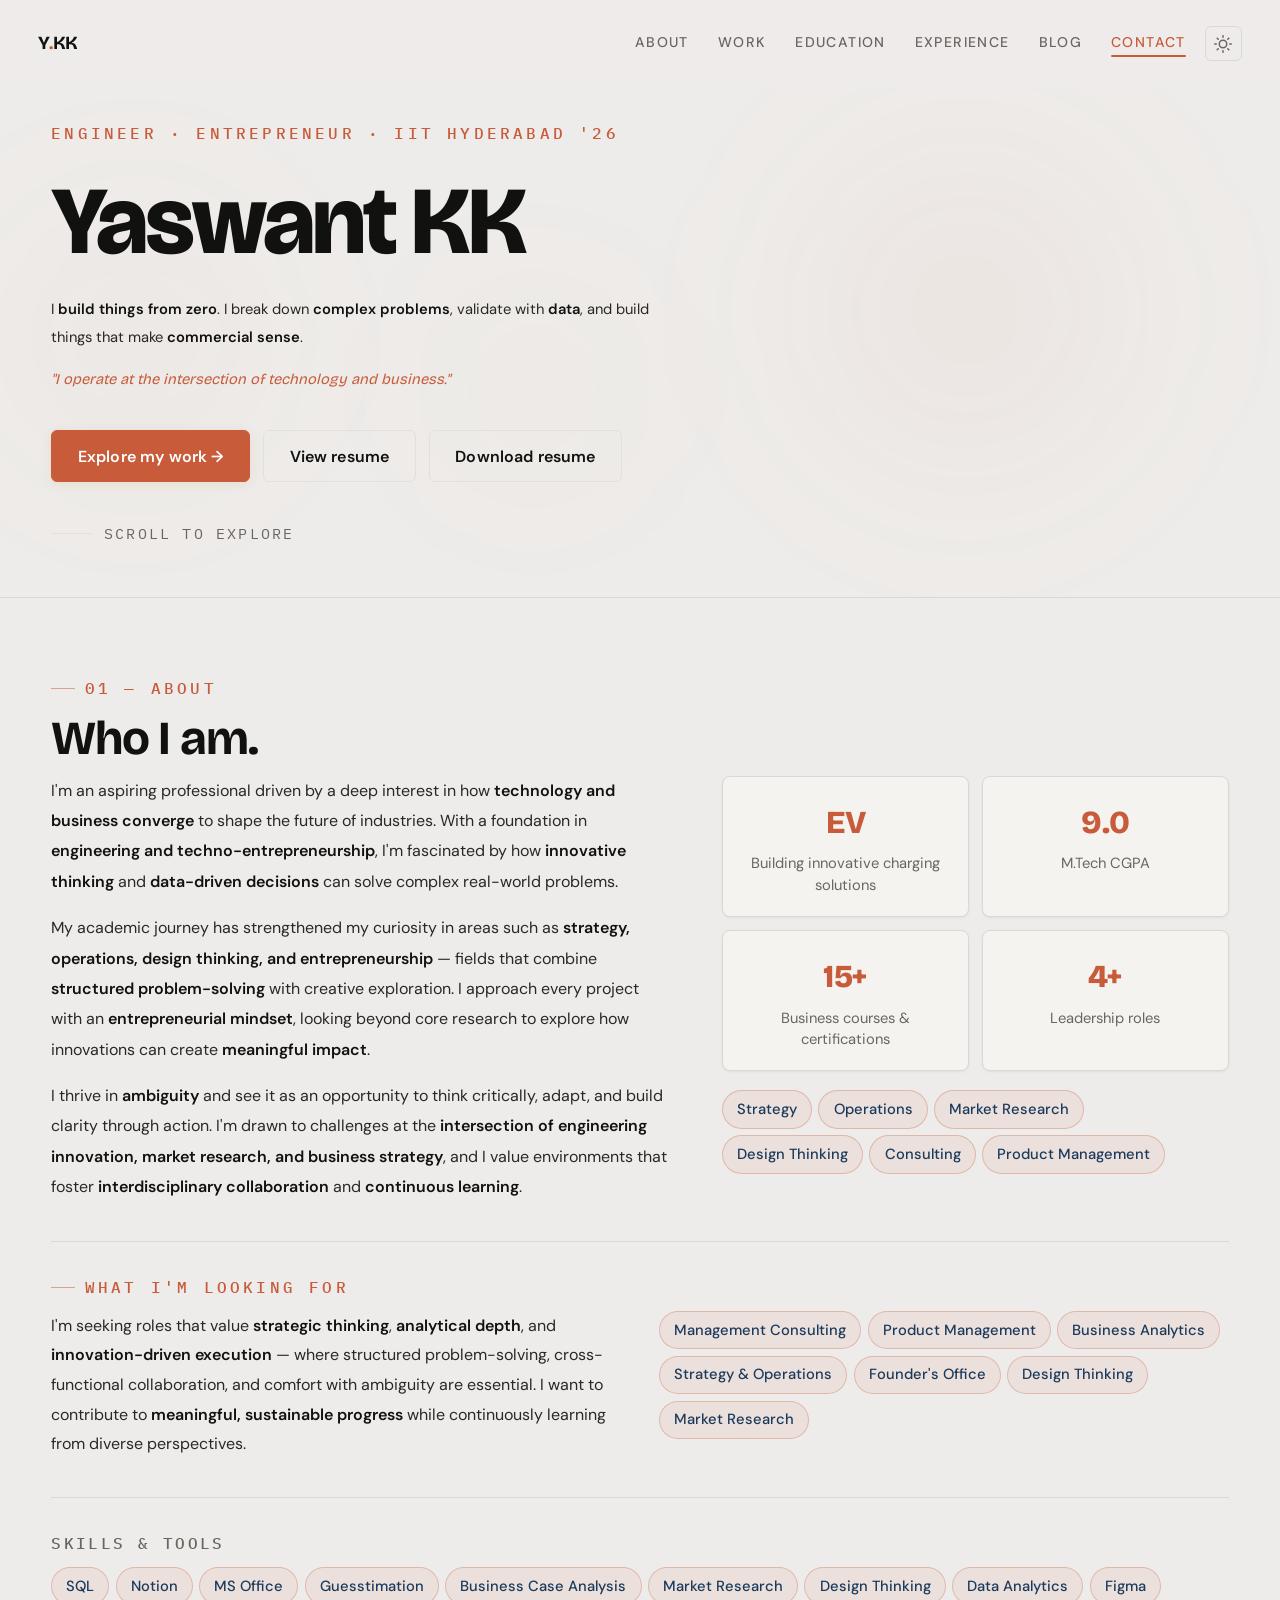
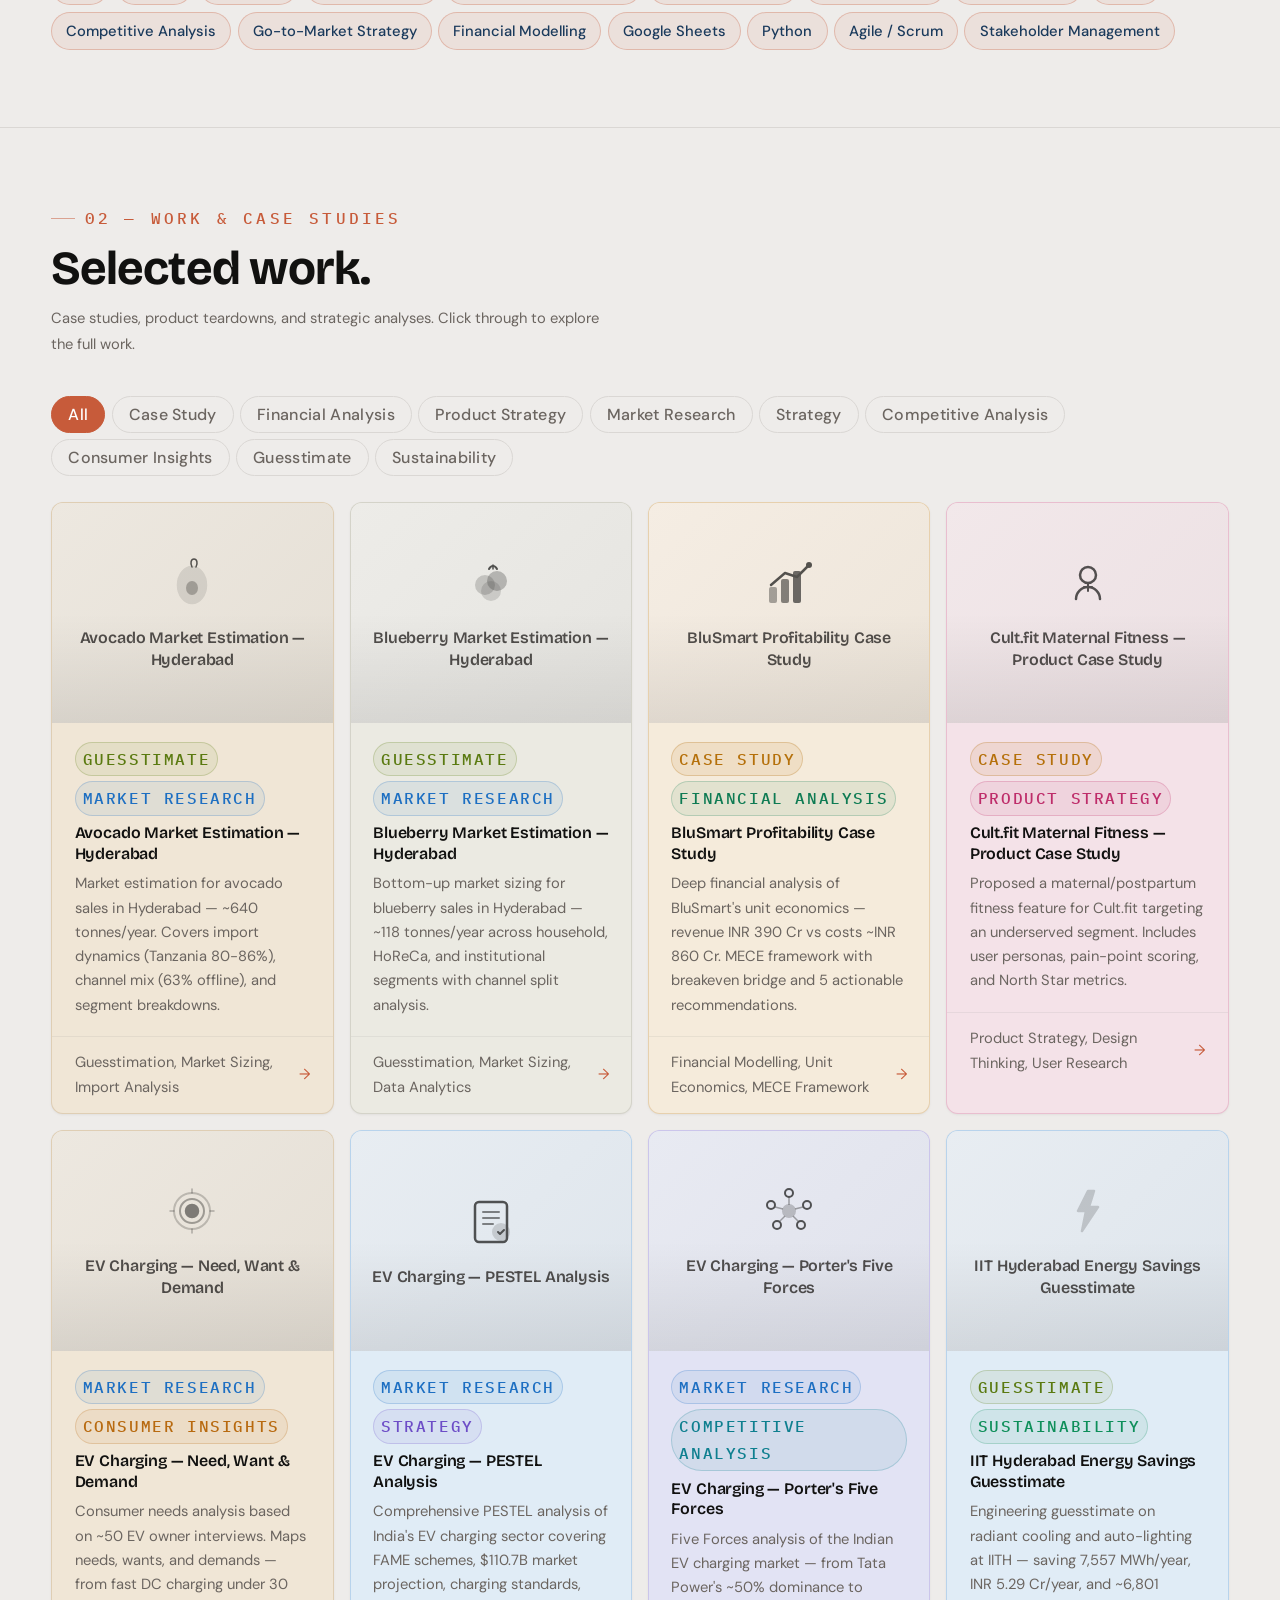
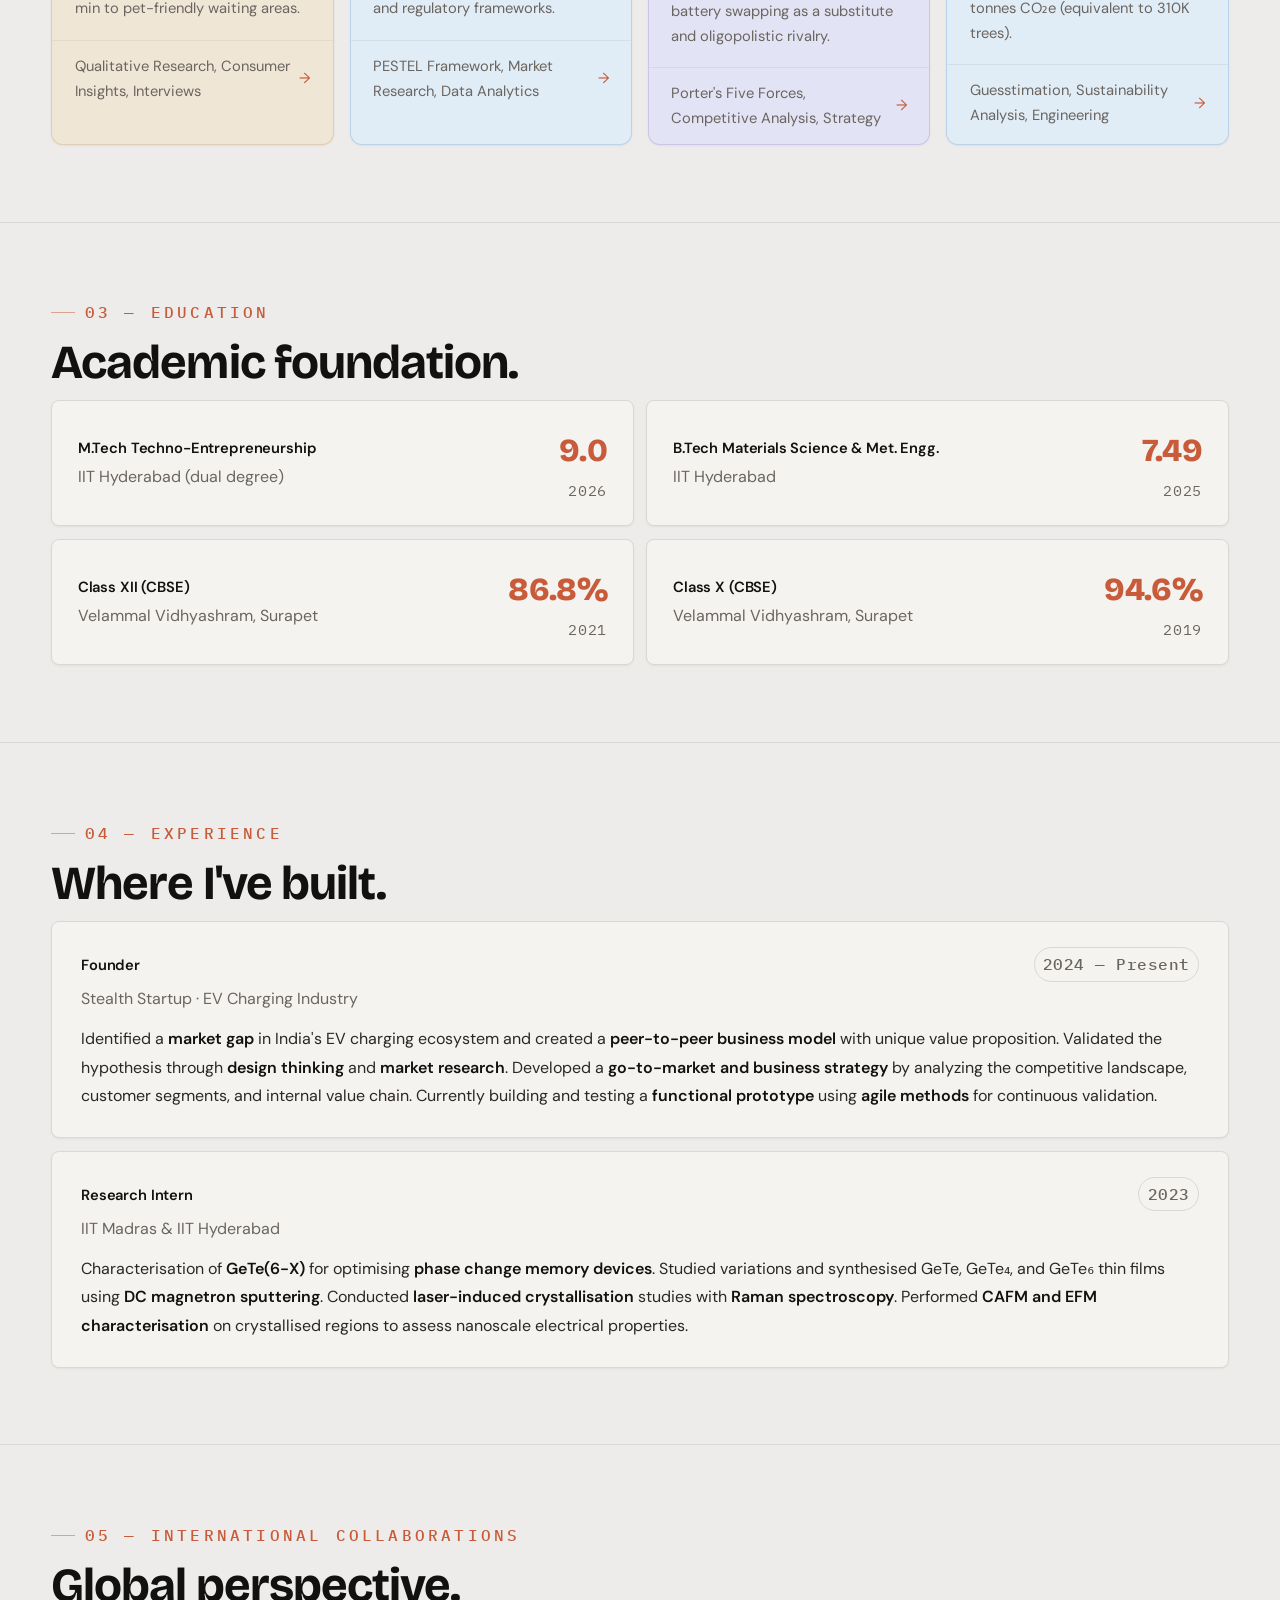
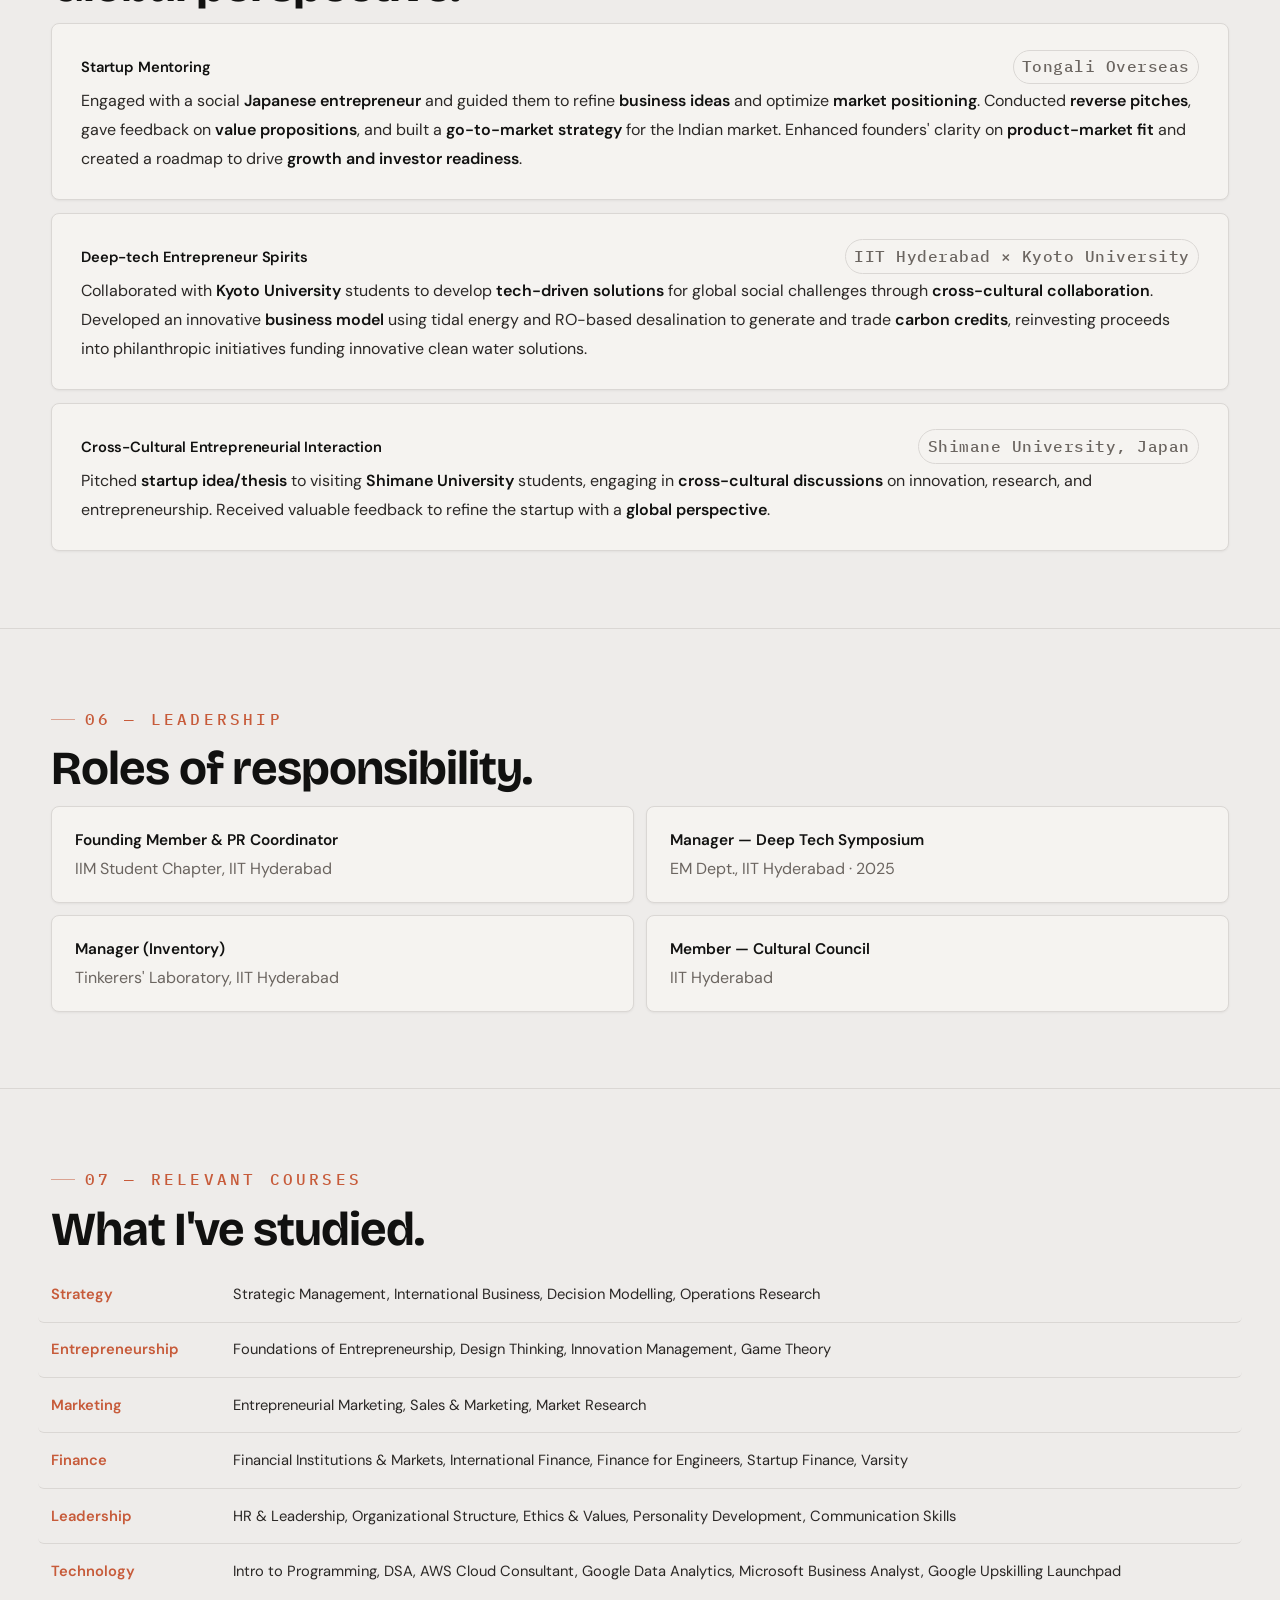
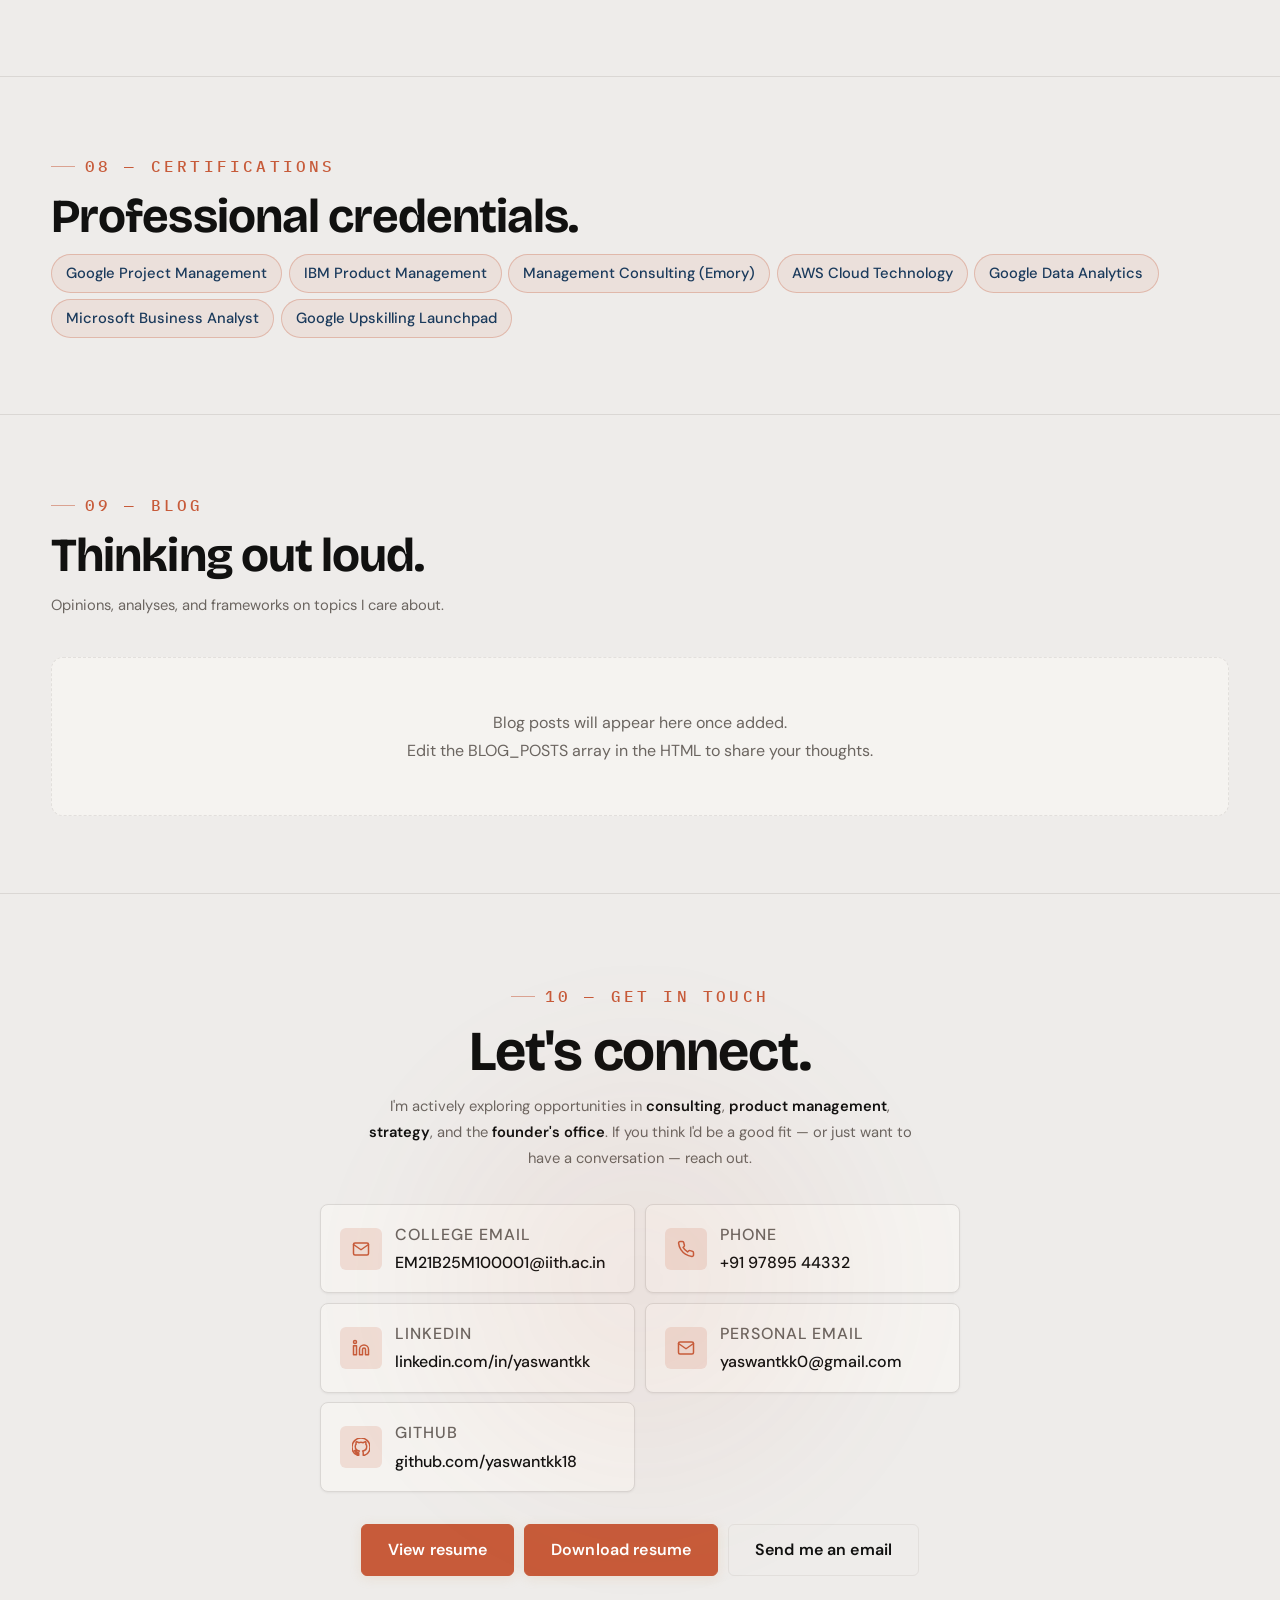
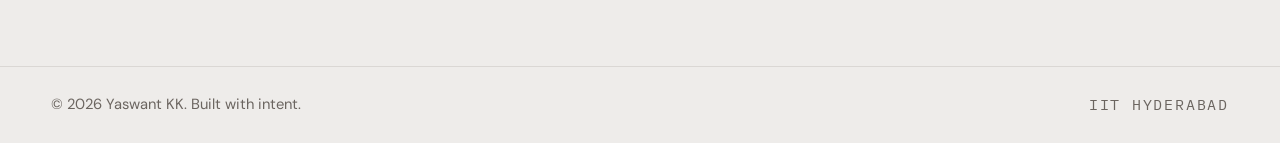
==== commit 134a1e08: "Add PDF preview modal, colored tags, theme toggle fix, and split layout" ====
--- a/index.html
+++ b/index.html
@@ -1,5 +1,5 @@
 <!DOCTYPE html>
-<html lang="en" data-theme="dark">
+<html lang="en" data-theme="light">
 <head>
 <meta charset="UTF-8">
 <meta name="viewport" content="width=device-width, initial-scale=1.0">
@@ -8,23 +8,23 @@
 <link rel="preconnect" href="https://fonts.gstatic.com" crossorigin>
 <link href="https://fonts.googleapis.com/css2?family=Bricolage+Grotesque:opsz,wght@12..96,400;12..96,500;12..96,600;12..96,700;12..96,800&family=DM+Sans:ital,wght@0,400;0,500;0,600;0,700;1,400&family=IBM+Plex+Mono:wght@400;500&family=Inter:wght@400;500;600;700&family=Playfair+Display:ital,wght@0,400;0,600;0,700;0,800;1,400;1,600&family=JetBrains+Mono:wght@400;500&display=swap" rel="stylesheet">
 <style>
-/* ─── DARK THEME (default) ─── */
-:root, [data-theme="dark"] {
-  --bg: #09090B;
-  --bg-raised: #111113;
-  --bg-card: #16161A;
-  --bg-card-hover: #1C1C21;
-  --text: #EDEDEF;
-  --text-secondary: #B0AFB5;
-  --text-muted: #6E6D73;
+/* ─── DARK THEME ─── */
+[data-theme="dark"] {
+  --bg: #131316;
+  --bg-raised: #1A1A1E;
+  --bg-card: #1E1E23;
+  --bg-card-hover: #252529;
+  --text: #FFFFFF;
+  --text-secondary: #F0EDE8;
+  --text-muted: #DDD8D2;
   --accent: #D4A574;
   --accent-light: #E8C9A8;
   --accent-dark: #B8864E;
   --accent-glow: rgba(212, 165, 116, 0.08);
   --accent-glow-strong: rgba(212, 165, 116, 0.15);
-  --border: #1F1F23;
-  --border-light: #2A2A30;
-  --border-hover: #3A3A42;
+  --border: #2A2A30;
+  --border-light: #333339;
+  --border-hover: #44444D;
   --heading: 'Playfair Display', Georgia, serif;
   --sans: 'Inter', system-ui, sans-serif;
   --mono: 'JetBrains Mono', monospace;
@@ -36,12 +36,12 @@
   --shadow-lg: 0 12px 40px rgba(0,0,0,0.4), 0 4px 12px rgba(0,0,0,0.2);
   --shadow-glow: 0 0 30px rgba(212,165,116,0.08);
   --transition: cubic-bezier(0.16, 1, 0.3, 1);
-  --nav-bg: rgba(9,9,11,0.75);
+  --nav-bg: rgba(19,19,22,0.8);
   --nav-scrolled-shadow: 0 1px 12px rgba(0,0,0,0.3);
   --selection-color: var(--bg);
   --btn-primary-text: var(--bg);
   --btn-secondary-hover-bg: rgba(255,255,255,0.03);
-  --mobile-nav-bg: rgba(9,9,11,0.97);
+  --mobile-nav-bg: rgba(19,19,22,0.97);
   --grain-opacity: 0.03;
   --orb-1: rgba(212,165,116,0.1);
   --orb-2: rgba(212,165,116,0.06);
@@ -56,25 +56,69 @@
   --bg-earth: linear-gradient(135deg, #1A1714 0%, #121110 100%);
   --bg-rose: linear-gradient(135deg, #251518 0%, #1A1012 100%);
   --bg-indigo: linear-gradient(135deg, #151825 0%, #101218 100%);
-}
-
-/* ─── LIGHT THEME ─── */
-[data-theme="light"] {
-  --bg: #FAFAF6;
-  --bg-raised: #F5F0E8;
-  --bg-card: #FFFFFF;
-  --bg-card-hover: #FDFCF9;
-  --text: #1C1917;
-  --text-secondary: #57534E;
-  --text-muted: #A8A29E;
+
+  /* Card body tints — dark */
+  --card-warm: #2A2012;
+  --card-warm-border: rgba(212, 165, 116, 0.35);
+  --card-cool: #122230;
+  --card-cool-border: rgba(80, 170, 240, 0.3);
+  --card-muted: #222218;
+  --card-muted-border: rgba(180, 180, 140, 0.25);
+  --card-earth: #282012;
+  --card-earth-border: rgba(200, 160, 90, 0.3);
+  --card-rose: #2E1420;
+  --card-rose-border: rgba(240, 100, 150, 0.3);
+  --card-indigo: #1A1E30;
+  --card-indigo-border: rgba(120, 130, 240, 0.3);
+
+  /* Tag colors — dark theme */
+  --tag-casestudy: #F0A050;
+  --tag-casestudy-bg: rgba(240, 160, 80, 0.12);
+  --tag-casestudy-border: rgba(240, 160, 80, 0.25);
+  --tag-financial: #5EC7A0;
+  --tag-financial-bg: rgba(94, 199, 160, 0.1);
+  --tag-financial-border: rgba(94, 199, 160, 0.22);
+  --tag-product: #E87DAD;
+  --tag-product-bg: rgba(232, 125, 173, 0.1);
+  --tag-product-border: rgba(232, 125, 173, 0.22);
+  --tag-market: #6BAFFF;
+  --tag-market-bg: rgba(107, 175, 255, 0.1);
+  --tag-market-border: rgba(107, 175, 255, 0.22);
+  --tag-strategy: #A78BFA;
+  --tag-strategy-bg: rgba(167, 139, 250, 0.1);
+  --tag-strategy-border: rgba(167, 139, 250, 0.22);
+  --tag-competitive: #60D0E0;
+  --tag-competitive-bg: rgba(96, 208, 224, 0.1);
+  --tag-competitive-border: rgba(96, 208, 224, 0.22);
+  --tag-consumer: #FFB86C;
+  --tag-consumer-bg: rgba(255, 184, 108, 0.1);
+  --tag-consumer-border: rgba(255, 184, 108, 0.22);
+  --tag-guesstimate: #C5E868;
+  --tag-guesstimate-bg: rgba(197, 232, 104, 0.1);
+  --tag-guesstimate-border: rgba(197, 232, 104, 0.22);
+  --tag-sustainability: #4EDBA0;
+  --tag-sustainability-bg: rgba(78, 219, 160, 0.1);
+  --tag-sustainability-border: rgba(78, 219, 160, 0.22);
+  --tag-text: #C8D8F0;
+}
+
+/* ─── LIGHT THEME (default) ─── */
+:root:not([data-theme="dark"]), [data-theme="light"] {
+  --bg: #EEECEA;
+  --bg-raised: #E6E2DA;
+  --bg-card: #F5F3F0;
+  --bg-card-hover: #F0EEEB;
+  --text: #111110;
+  --text-secondary: #2A2725;
+  --text-muted: #6B6560;
   --accent: #C75B3A;
   --accent-light: #E8845F;
   --accent-dark: #A14428;
   --accent-glow: rgba(199, 91, 58, 0.08);
   --accent-glow-strong: rgba(199, 91, 58, 0.15);
-  --border: #E7E5E4;
-  --border-light: #F0EEEC;
-  --border-hover: #D6D3D1;
+  --border: #DAD7D4;
+  --border-light: #E2DFDC;
+  --border-hover: #C8C4C0;
   --heading: 'Bricolage Grotesque', system-ui, sans-serif;
   --sans: 'DM Sans', system-ui, sans-serif;
   --mono: 'IBM Plex Mono', monospace;
@@ -86,12 +130,12 @@
   --shadow-lg: 0 12px 40px rgba(28,25,23,0.08), 0 4px 12px rgba(28,25,23,0.04);
   --shadow-glow: none;
   --transition: cubic-bezier(0.16, 1, 0.3, 1);
-  --nav-bg: rgba(250,250,246,0.85);
+  --nav-bg: rgba(238,236,234,0.85);
   --nav-scrolled-shadow: 0 1px 8px rgba(28,25,23,0.04);
   --selection-color: #fff;
   --btn-primary-text: #fff;
   --btn-secondary-hover-bg: rgba(28,25,23,0.03);
-  --mobile-nav-bg: rgba(250,250,246,0.97);
+  --mobile-nav-bg: rgba(238,236,234,0.97);
   --grain-opacity: 0.025;
   --orb-1: rgba(199,91,58,0.06);
   --orb-2: rgba(199,91,58,0.04);
@@ -106,10 +150,54 @@
   --bg-earth: linear-gradient(135deg, #EDE8E0 0%, #E5DFD5 100%);
   --bg-rose: linear-gradient(135deg, #F2E8EA 0%, #ECE0E3 100%);
   --bg-indigo: linear-gradient(135deg, #E8EAF2 0%, #E0E2EC 100%);
+
+  /* Card body tints — light */
+  --card-warm: #F5EBDB;
+  --card-warm-border: rgba(181, 112, 10, 0.22);
+  --card-cool: #E0ECF6;
+  --card-cool-border: rgba(29, 111, 194, 0.2);
+  --card-muted: #EBEAE2;
+  --card-muted-border: rgba(120, 120, 100, 0.2);
+  --card-earth: #F0E6D6;
+  --card-earth-border: rgba(160, 120, 60, 0.22);
+  --card-rose: #F4E2E8;
+  --card-rose-border: rgba(190, 45, 106, 0.2);
+  --card-indigo: #E2E3F4;
+  --card-indigo-border: rgba(109, 77, 199, 0.2);
+
+  /* Tag colors — light theme */
+  --tag-casestudy: #B5700A;
+  --tag-casestudy-bg: rgba(181, 112, 10, 0.1);
+  --tag-casestudy-border: rgba(181, 112, 10, 0.25);
+  --tag-financial: #0E7B53;
+  --tag-financial-bg: rgba(14, 123, 83, 0.08);
+  --tag-financial-border: rgba(14, 123, 83, 0.22);
+  --tag-product: #BE2D6A;
+  --tag-product-bg: rgba(190, 45, 106, 0.08);
+  --tag-product-border: rgba(190, 45, 106, 0.22);
+  --tag-market: #1D6FC2;
+  --tag-market-bg: rgba(29, 111, 194, 0.08);
+  --tag-market-border: rgba(29, 111, 194, 0.22);
+  --tag-strategy: #6D4DC7;
+  --tag-strategy-bg: rgba(109, 77, 199, 0.08);
+  --tag-strategy-border: rgba(109, 77, 199, 0.22);
+  --tag-competitive: #0E7F8F;
+  --tag-competitive-bg: rgba(14, 127, 143, 0.08);
+  --tag-competitive-border: rgba(14, 127, 143, 0.22);
+  --tag-consumer: #B86A10;
+  --tag-consumer-bg: rgba(184, 106, 16, 0.08);
+  --tag-consumer-border: rgba(184, 106, 16, 0.22);
+  --tag-guesstimate: #5A7A10;
+  --tag-guesstimate-bg: rgba(90, 122, 16, 0.08);
+  --tag-guesstimate-border: rgba(90, 122, 16, 0.22);
+  --tag-sustainability: #0E8F5A;
+  --tag-sustainability-bg: rgba(14, 143, 90, 0.08);
+  --tag-sustainability-border: rgba(14, 143, 90, 0.22);
+  --tag-text: #1A3A5C;
 }
 
 *, *::before, *::after { margin: 0; padding: 0; box-sizing: border-box; }
-html { scroll-behavior: smooth; scroll-padding-top: 80px; }
+html { scroll-behavior: smooth; scroll-padding-top: 96px; font-size: 80%; }
 
 body {
   font-family: var(--sans);
@@ -143,7 +231,7 @@
   border: 1.5px solid var(--border);
   border-radius: var(--radius-xs);
   cursor: pointer;
-  padding: 0.45rem 0.55rem;
+  padding: 0.55rem 0.65rem;
   display: flex;
   align-items: center;
   justify-content: center;
@@ -170,10 +258,10 @@
 
 .theme-toggle:hover svg { transform: rotate(30deg); }
 
-.theme-toggle .icon-moon { display: block; }
-.theme-toggle .icon-sun { display: none; }
-[data-theme="dark"] .theme-toggle .icon-moon { display: none; }
-[data-theme="dark"] .theme-toggle .icon-sun { display: block; }
+.theme-toggle .icon-moon { display: none; }
+.theme-toggle .icon-sun { display: block; }
+[data-theme="dark"] .theme-toggle .icon-moon { display: block; }
+[data-theme="dark"] .theme-toggle .icon-sun { display: none; }
 
 /* ─── NAVIGATION ─── */
 nav {
@@ -181,7 +269,7 @@
   top: 0; left: 0; right: 0;
   z-index: 100;
   padding: 0 3rem;
-  height: 72px;
+  height: 88px;
   display: flex;
   justify-content: space-between;
   align-items: center;
@@ -202,7 +290,7 @@
 
 .nav-logo {
   font-family: var(--heading);
-  font-size: 1.35rem;
+  font-size: 1.45rem;
   font-weight: 700;
   color: var(--text);
   text-decoration: none;
@@ -216,7 +304,7 @@
 nav ul { display: flex; list-style: none; gap: 2.25rem; }
 
 nav ul a {
-  font-size: 0.78rem;
+  font-size: 1.1rem;
   font-weight: 500;
   letter-spacing: 0.1em;
   text-transform: uppercase;
@@ -267,16 +355,16 @@
 .hamburger.active span:nth-child(3) { transform: translateY(-6.5px) rotate(-45deg); }
 
 /* ─── LAYOUT ─── */
-.container { max-width: 1200px; margin: 0 auto; }
+.container { max-width: 1600px; margin: 0 auto; }
 
 section {
   padding: 6rem 4rem;
-  max-width: 1200px;
+  max-width: 1600px;
   margin: 0 auto;
 }
 
 .divider {
-  max-width: 1120px;
+  max-width: 1520px;
   margin: 0 auto;
   height: 1px;
   background: var(--divider-bg);
@@ -284,7 +372,7 @@
 
 .section-label {
   font-family: var(--mono);
-  font-size: 0.7rem;
+  font-size: 1.25rem;
   font-weight: 500;
   color: var(--accent);
   letter-spacing: 0.2em;
@@ -305,7 +393,7 @@
 
 .section-title {
   font-family: var(--heading);
-  font-size: clamp(2rem, 3.5vw, 3.2rem);
+  font-size: clamp(2.3rem, 4vw, 3.7rem);
   font-weight: 700;
   margin-bottom: 0.75rem;
   line-height: 1.15;
@@ -316,18 +404,18 @@
 .section-desc {
   color: var(--text-muted);
   max-width: 560px;
-  font-size: 1rem;
+  font-size: 1.15rem;
   margin-bottom: 3rem;
   line-height: 1.75;
 }
 
 /* ─── HERO ─── */
 .hero {
-  max-width: 1200px;
+  max-width: 1600px;
   margin: 0 auto;
   display: flex;
   flex-direction: column;
-  padding: calc(72px + 2.5rem) 4rem 4rem;
+  padding: calc(88px + 2.5rem) 4rem 4rem;
   position: relative;
   overflow: hidden;
 }
@@ -366,7 +454,7 @@
 
 .hero-topline {
   font-family: var(--mono);
-  font-size: 0.75rem;
+  font-size: 1.25rem;
   font-weight: 500;
   color: var(--accent);
   letter-spacing: 0.2em;
@@ -378,7 +466,7 @@
 
 .hero h1 {
   font-family: var(--heading);
-  font-size: clamp(3.2rem, 7vw, 6.5rem);
+  font-size: clamp(3.7rem, 8vw, 7.5rem);
   font-weight: 800;
   line-height: 1.02;
   letter-spacing: -0.03em;
@@ -405,7 +493,7 @@
 
 .hero-oneliner {
   font-family: var(--heading);
-  font-size: 1.2rem;
+  font-size: 1.15rem;
   font-style: italic;
   color: var(--accent);
   margin-bottom: 3rem;
@@ -426,7 +514,7 @@
   align-items: center;
   gap: 0.5rem;
   font-family: var(--sans);
-  font-size: 0.88rem;
+  font-size: 1.25rem;
   font-weight: 600;
   padding: 0.9rem 2rem;
   text-decoration: none;
@@ -466,7 +554,7 @@
   align-items: center;
   gap: 1rem;
   font-family: var(--mono);
-  font-size: 0.65rem;
+  font-size: 1.15rem;
   color: var(--text-muted);
   letter-spacing: 0.15em;
   text-transform: uppercase;
@@ -497,7 +585,7 @@
 }
 
 .about-text {
-  font-size: 1.02rem;
+  font-size: 1.25rem;
   color: var(--text-secondary);
   line-height: 1.9;
 }
@@ -540,7 +628,7 @@
 
 .metric-val {
   font-family: var(--heading);
-  font-size: 2.2rem;
+  font-size: 2.5rem;
   font-weight: 800;
   color: var(--accent);
   display: block;
@@ -550,7 +638,7 @@
 }
 
 .metric-label {
-  font-size: 0.8rem;
+  font-size: 1.15rem;
   color: var(--text-muted);
   line-height: 1.45;
   position: relative;
@@ -564,7 +652,7 @@
 }
 
 .tag {
-  font-size: 0.82rem;
+  font-size: 1.15rem;
   font-weight: 500;
   padding: 0.45rem 1.1rem;
   border: 1px solid var(--border-light);
@@ -580,6 +668,22 @@
   background: var(--accent-glow);
 }
 
+/* ─── Uniform colored tags ─── */
+.tags-grid .tag,
+.cert-grid .tag,
+.tags-wrap .tag {
+  color: var(--tag-text);
+  background: var(--accent-glow);
+  border-color: var(--hover-accent-border, rgba(199,91,58,0.3));
+}
+
+.tags-grid .tag:hover,
+.cert-grid .tag:hover,
+.tags-wrap .tag:hover {
+  background: var(--accent-glow-strong);
+  transform: translateY(-1px);
+}
+
 .about-sub {
   margin-top: 3rem;
   padding-top: 2.5rem;
@@ -587,15 +691,34 @@
 }
 
 .about-sub p {
-  font-size: 1.02rem;
+  font-size: 1.25rem;
   color: var(--text-secondary);
   line-height: 1.85;
   margin-bottom: 1.5rem;
 }
 
+.looking-for-split {
+  display: grid;
+  grid-template-columns: 1fr 1fr;
+  gap: 3rem;
+  align-items: start;
+}
+.looking-for-left p {
+  margin-bottom: 0;
+}
+.looking-for-right .tags-grid {
+  justify-content: flex-start;
+}
+@media (max-width: 768px) {
+  .looking-for-split {
+    grid-template-columns: 1fr;
+    gap: 1.5rem;
+  }
+}
+
 .about-skills-label {
   font-family: var(--mono);
-  font-size: 0.7rem;
+  font-size: 1.25rem;
   font-weight: 500;
   color: var(--text-muted);
   letter-spacing: 0.15em;
@@ -610,7 +733,7 @@
 
 .filter-btn {
   font-family: var(--sans);
-  font-size: 0.78rem;
+  font-size: 1.25rem;
   font-weight: 500;
   padding: 0.55rem 1.25rem;
   border: 1px solid var(--border);
@@ -630,7 +753,7 @@
 
 .projects-grid {
   display: grid;
-  grid-template-columns: repeat(auto-fill, minmax(360px, 1fr));
+  grid-template-columns: repeat(4, 1fr);
   gap: 1.25rem;
 }
 
@@ -647,6 +770,13 @@
   box-shadow: var(--shadow-sm);
 }
 
+.project-card.card-warm   { background: var(--card-warm);   border-color: var(--card-warm-border); }
+.project-card.card-cool   { background: var(--card-cool);   border-color: var(--card-cool-border); }
+.project-card.card-muted  { background: var(--card-muted);  border-color: var(--card-muted-border); }
+.project-card.card-earth  { background: var(--card-earth);  border-color: var(--card-earth-border); }
+.project-card.card-rose   { background: var(--card-rose);   border-color: var(--card-rose-border); }
+.project-card.card-indigo { background: var(--card-indigo); border-color: var(--card-indigo-border); }
+
 .project-card:hover {
   border-color: var(--hover-accent-border);
   transform: translateY(-6px);
@@ -654,23 +784,106 @@
 }
 
 .project-thumb {
-  height: 200px;
+  height: 220px;
   display: flex;
   align-items: center;
   justify-content: center;
+  position: relative;
+  overflow: hidden;
+}
+
+.project-thumb-img {
+  width: 100%;
+  height: 100%;
+  object-fit: cover;
+  object-position: center top;
+  transition: transform 0.5s var(--transition), opacity 0.4s;
+  z-index: 1;
+}
+
+.project-card:hover .project-thumb-img {
+  transform: scale(1.05);
+}
+
+/* Fallback when image fails to load */
+.project-thumb-fallback {
+  position: absolute;
+  inset: 0;
+  display: flex;
+  flex-direction: column;
+  align-items: center;
+  justify-content: center;
+  gap: 0.75rem;
+  padding: 1.5rem;
+  z-index: 0;
+}
+
+.project-thumb-fallback-icon {
+  opacity: 0.7;
+  transition: transform 0.45s var(--transition);
+}
+
+.project-card:hover .project-thumb-fallback-icon {
+  transform: scale(1.1);
+}
+
+.project-thumb-fallback-title {
+  font-family: var(--heading);
+  font-size: 1.25rem;
+  font-weight: 600;
+  color: var(--text-secondary);
+  text-align: center;
+  line-height: 1.35;
+  letter-spacing: -0.01em;
+  opacity: 0.8;
+}
+
+.project-thumb::after {
+  content: '';
+  position: absolute;
+  inset: 0;
+  background: linear-gradient(180deg, transparent 50%, rgba(0,0,0,0.08) 100%);
+  pointer-events: none;
+  z-index: 2;
 }
 
 .project-body { padding: 1.5rem 1.75rem; }
+
+.project-tags {
+  display: flex;
+  flex-wrap: wrap;
+  gap: 0.4rem;
+  margin-bottom: 0.6rem;
+}
 
 .project-tag {
   font-family: var(--mono);
-  font-size: 0.68rem;
+  font-size: 1.25rem;
   font-weight: 500;
   color: var(--accent);
-  letter-spacing: 0.15em;
+  letter-spacing: 0.1em;
   text-transform: uppercase;
-  margin-bottom: 0.6rem;
   display: inline-block;
+  padding: 0.2rem 0.55rem;
+  border: 1px solid var(--border);
+  border-radius: 100px;
+  background: var(--bg-raised);
+  transition: all 0.3s;
+}
+
+.project-tag.tag-casestudy       { color: var(--tag-casestudy);     background: var(--tag-casestudy-bg);     border-color: var(--tag-casestudy-border); }
+.project-tag.tag-financial       { color: var(--tag-financial);     background: var(--tag-financial-bg);     border-color: var(--tag-financial-border); }
+.project-tag.tag-product         { color: var(--tag-product);       background: var(--tag-product-bg);       border-color: var(--tag-product-border); }
+.project-tag.tag-market          { color: var(--tag-market);        background: var(--tag-market-bg);        border-color: var(--tag-market-border); }
+.project-tag.tag-strategy        { color: var(--tag-strategy);      background: var(--tag-strategy-bg);      border-color: var(--tag-strategy-border); }
+.project-tag.tag-competitive     { color: var(--tag-competitive);   background: var(--tag-competitive-bg);   border-color: var(--tag-competitive-border); }
+.project-tag.tag-consumer        { color: var(--tag-consumer);      background: var(--tag-consumer-bg);      border-color: var(--tag-consumer-border); }
+.project-tag.tag-guesstimate     { color: var(--tag-guesstimate);   background: var(--tag-guesstimate-bg);   border-color: var(--tag-guesstimate-border); }
+.project-tag.tag-sustainability  { color: var(--tag-sustainability);background: var(--tag-sustainability-bg); border-color: var(--tag-sustainability-border); }
+
+.project-tag:hover {
+  filter: brightness(1.15);
+  background: color-mix(in srgb, var(--accent) 8%, transparent);
 }
 
 .project-title {
@@ -682,18 +895,18 @@
   letter-spacing: -0.01em;
 }
 
-.project-summary { font-size: 0.92rem; color: var(--text-muted); line-height: 1.65; }
+.project-summary { font-size: 1.15rem; color: var(--text-muted); line-height: 1.65; }
 
 .project-footer {
   padding: 1rem 1.75rem;
-  border-top: 1px solid var(--border);
+  border-top: 1px solid rgba(128,128,128,0.12);
   display: flex;
   justify-content: space-between;
   align-items: center;
 }
 
-.project-tools { font-size: 0.82rem; color: var(--text-muted); }
-.project-arrow { color: var(--accent); font-size: 1rem; transition: transform 0.3s; }
+.project-tools { font-size: 1.15rem; color: var(--text-muted); }
+.project-arrow { color: var(--accent); font-size: 1.15rem; transition: transform 0.3s; }
 .project-card:hover .project-arrow { transform: translateX(5px); }
 
 .projects-empty, .blog-empty {
@@ -701,7 +914,7 @@
   text-align: center;
   padding: 4rem 2rem;
   color: var(--text-muted);
-  font-size: 0.88rem;
+  font-size: 1.25rem;
   border: 1.5px dashed var(--border-light);
   border-radius: var(--radius);
   background: var(--bg-card);
@@ -745,18 +958,18 @@
 
 .edu-degree {
   font-family: var(--sans);
-  font-size: 1rem;
+  font-size: 1.15rem;
   font-weight: 600;
   margin-bottom: 0.2rem;
   letter-spacing: -0.01em;
 }
 
-.edu-inst { font-size: 0.88rem; color: var(--text-muted); }
+.edu-inst { font-size: 1.25rem; color: var(--text-muted); }
 .edu-right { text-align: right; flex-shrink: 0; }
 
 .edu-score {
   font-family: var(--heading);
-  font-size: 1.8rem;
+  font-size: 2.5rem;
   font-weight: 800;
   color: var(--accent);
   letter-spacing: -0.02em;
@@ -764,7 +977,7 @@
 
 .edu-year {
   font-family: var(--mono);
-  font-size: 0.68rem;
+  font-size: 1.15rem;
   color: var(--text-muted);
   letter-spacing: 0.05em;
 }
@@ -811,14 +1024,14 @@
 
 .exp-role {
   font-family: var(--sans);
-  font-size: 1.1rem;
+  font-size: 1.15rem;
   font-weight: 600;
   letter-spacing: -0.01em;
 }
 
 .exp-date {
   font-family: var(--mono);
-  font-size: 0.7rem;
+  font-size: 1.25rem;
   font-weight: 500;
   color: var(--text-muted);
   flex-shrink: 0;
@@ -829,13 +1042,13 @@
 }
 
 .exp-org {
-  font-size: 0.9rem;
+  font-size: 1.25rem;
   color: var(--text-muted);
   margin-bottom: 1rem;
 }
 
 .exp-desc {
-  font-size: 0.95rem;
+  font-size: 1.25rem;
   color: var(--text-secondary);
   line-height: 1.8;
 }
@@ -874,12 +1087,12 @@
 
 .leader-role {
   font-family: var(--sans);
-  font-size: 0.98rem;
+  font-size: 1.2rem;
   font-weight: 600;
   margin-bottom: 0.2rem;
 }
 
-.leader-org { font-size: 0.85rem; color: var(--text-muted); }
+.leader-org { font-size: 1.25rem; color: var(--text-muted); }
 
 /* ─── COURSES ─── */
 .courses-list { display: flex; flex-direction: column; gap: 0; }
@@ -903,7 +1116,7 @@
 
 .course-domain {
   font-family: var(--sans);
-  font-size: 0.92rem;
+  font-size: 1.15rem;
   font-weight: 600;
   min-width: 150px;
   flex-shrink: 0;
@@ -911,7 +1124,7 @@
 }
 
 .course-names {
-  font-size: 0.92rem;
+  font-size: 1.15rem;
   color: var(--text-secondary);
   line-height: 1.7;
 }
@@ -947,7 +1160,7 @@
 
 .blog-date {
   font-family: var(--mono);
-  font-size: 0.7rem;
+  font-size: 1.25rem;
   font-weight: 500;
   color: var(--text-muted);
   letter-spacing: 0.1em;
@@ -956,19 +1169,19 @@
 
 .blog-title {
   font-family: var(--heading);
-  font-size: 1.3rem;
+  font-size: 1.2rem;
   font-weight: 600;
   margin-bottom: 0.6rem;
   line-height: 1.3;
   letter-spacing: -0.01em;
 }
 
-.blog-preview { font-size: 0.92rem; color: var(--text-muted); line-height: 1.65; margin-bottom: 1rem; }
+.blog-preview { font-size: 1.15rem; color: var(--text-muted); line-height: 1.65; margin-bottom: 1rem; }
 
 .blog-footer { display: flex; justify-content: space-between; align-items: center; }
 
 .blog-category {
-  font-size: 0.75rem;
+  font-size: 1.25rem;
   font-weight: 500;
   padding: 0.3rem 0.8rem;
   border: 1px solid var(--border);
@@ -976,7 +1189,7 @@
   border-radius: 100px;
 }
 
-.blog-read { font-size: 0.85rem; color: var(--accent); font-weight: 600; }
+.blog-read { font-size: 1.25rem; color: var(--accent); font-weight: 600; }
 
 /* ─── CONTACT ─── */
 .contact-section {
@@ -998,7 +1211,7 @@
   filter: blur(40px);
 }
 
-.contact-section .section-title { font-size: clamp(2.2rem, 4.5vw, 3.8rem); }
+.contact-section .section-title { font-size: clamp(2.5rem, 5vw, 4.4rem); }
 .contact-section .section-desc { margin: 0 auto 2.5rem; text-align: center; }
 
 .contact-grid {
@@ -1059,7 +1272,7 @@
 }
 
 .contact-card-label {
-  font-size: 0.7rem;
+  font-size: 1.25rem;
   font-weight: 500;
   color: var(--text-muted);
   margin-bottom: 0.1rem;
@@ -1067,26 +1280,26 @@
   letter-spacing: 0.06em;
 }
 
-.contact-card-value { font-size: 0.88rem; font-weight: 500; color: var(--text); }
+.contact-card-value { font-size: 1.25rem; font-weight: 500; color: var(--text); }
 
 .contact-ctas { display: flex; gap: 0.8rem; justify-content: center; }
 
 /* ─── FOOTER ─── */
 footer {
-  max-width: 1200px;
+  max-width: 1600px;
   margin: 0 auto;
   padding: 2rem 4rem;
   border-top: 1px solid var(--border);
   display: flex;
   justify-content: space-between;
   align-items: center;
-  font-size: 0.82rem;
+  font-size: 1.15rem;
   color: var(--text-muted);
 }
 
 footer span:last-child {
   font-family: var(--mono);
-  font-size: 0.65rem;
+  font-size: 1.15rem;
   letter-spacing: 0.12em;
   text-transform: uppercase;
 }
@@ -1153,6 +1366,7 @@
   .hero { padding: 5.5rem 2.5rem 5rem; }
   nav { padding: 0 2rem; }
   footer { padding: 1.5rem 2.5rem; }
+  .projects-grid { grid-template-columns: repeat(3, 1fr); }
 }
 
 @media (max-width: 768px) {
@@ -1178,13 +1392,14 @@
 
   .theme-toggle { margin-left: 0.75rem; }
 
-  .hero h1 { font-size: clamp(2.4rem, 10vw, 3.5rem); }
-  .hero-desc { font-size: 1.02rem; }
-  .hero-oneliner { font-size: 1.05rem; }
+  .hero h1 { font-size: clamp(2.75rem, 10vw, 4rem); }
+  .hero-desc { font-size: 1.25rem; }
+  .hero-oneliner { font-size: 1.2rem; }
   .about-split { grid-template-columns: 1fr; gap: 2.5rem; }
   .about-metrics { position: static; }
   .edu-grid, .leader-grid, .contact-grid { grid-template-columns: 1fr; }
-  .projects-grid, .blog-grid { grid-template-columns: 1fr; }
+  .projects-grid { grid-template-columns: repeat(2, 1fr); }
+  .blog-grid { grid-template-columns: 1fr; }
   .course-row { flex-direction: column; gap: 0.25rem; }
   .course-domain { min-width: auto; }
   .exp-top { flex-direction: column; gap: 0.2rem; }
@@ -1193,6 +1408,144 @@
   .hero-scroll { display: none; }
   .hero-orb { display: none; }
   .section-label::before { display: none; }
+}
+
+/* ─── PDF PREVIEW MODAL ─── */
+.pdf-modal-overlay {
+  display: none;
+  position: fixed;
+  top: 0; left: 0; right: 0; bottom: 0;
+  z-index: 10000;
+  background: rgba(0,0,0,0.75);
+  backdrop-filter: blur(6px);
+  -webkit-backdrop-filter: blur(6px);
+  align-items: center;
+  justify-content: center;
+  padding: 24px;
+  animation: modalFadeIn 0.25s ease;
+}
+.pdf-modal-overlay.active { display: flex; }
+@keyframes modalFadeIn { from { opacity: 0; } to { opacity: 1; } }
+
+.pdf-modal {
+  position: relative;
+  width: 100%;
+  max-width: 1100px;
+  height: 90vh;
+  background: var(--bg-raised, #1A1A1E);
+  border-radius: 16px;
+  overflow: hidden;
+  box-shadow: 0 24px 80px rgba(0,0,0,0.5);
+  display: flex;
+  flex-direction: column;
+  animation: modalSlideUp 0.3s ease;
+}
+@keyframes modalSlideUp { from { opacity: 0; transform: translateY(30px); } to { opacity: 1; transform: translateY(0); } }
+
+.pdf-modal-header {
+  display: flex;
+  align-items: center;
+  justify-content: space-between;
+  padding: 16px 24px;
+  border-bottom: 1px solid var(--border, #2A2A30);
+  background: var(--bg-card, #1E1E23);
+  flex-shrink: 0;
+}
+.pdf-modal-title {
+  font-family: var(--sans);
+  font-size: 1.1rem;
+  font-weight: 600;
+  color: var(--text);
+  white-space: nowrap;
+  overflow: hidden;
+  text-overflow: ellipsis;
+  margin-right: 16px;
+}
+.pdf-modal-actions {
+  display: flex;
+  align-items: center;
+  gap: 10px;
+  flex-shrink: 0;
+}
+.pdf-modal-btn {
+  display: inline-flex;
+  align-items: center;
+  gap: 6px;
+  padding: 8px 16px;
+  border-radius: 8px;
+  font-family: var(--sans);
+  font-size: 0.85rem;
+  font-weight: 500;
+  cursor: pointer;
+  transition: all 0.2s ease;
+  text-decoration: none;
+  border: 1px solid var(--border, #2A2A30);
+  background: var(--bg, #131316);
+  color: var(--text-secondary);
+}
+.pdf-modal-btn:hover {
+  border-color: var(--accent);
+  color: var(--accent);
+}
+.pdf-modal-close {
+  width: 36px;
+  height: 36px;
+  padding: 0;
+  display: flex;
+  align-items: center;
+  justify-content: center;
+  border-radius: 50%;
+  font-size: 1.3rem;
+  line-height: 1;
+  border: 1px solid var(--border);
+  background: var(--bg);
+  color: var(--text-muted);
+  cursor: pointer;
+  transition: all 0.2s ease;
+}
+.pdf-modal-close:hover {
+  background: var(--accent);
+  color: var(--bg);
+  border-color: var(--accent);
+}
+
+.pdf-modal-body {
+  flex: 1;
+  position: relative;
+  overflow: hidden;
+}
+.pdf-modal-body iframe {
+  width: 100%;
+  height: 100%;
+  border: none;
+}
+.pdf-modal-loading {
+  position: absolute;
+  top: 50%; left: 50%;
+  transform: translate(-50%, -50%);
+  color: var(--text-muted);
+  font-family: var(--sans);
+  font-size: 1rem;
+  display: flex;
+  flex-direction: column;
+  align-items: center;
+  gap: 12px;
+}
+.pdf-modal-spinner {
+  width: 36px; height: 36px;
+  border: 3px solid var(--border);
+  border-top-color: var(--accent);
+  border-radius: 50%;
+  animation: spin 0.8s linear infinite;
+}
+@keyframes spin { to { transform: rotate(360deg); } }
+
+@media (max-width: 768px) {
+  .pdf-modal-overlay { padding: 8px; }
+  .pdf-modal { height: 95vh; border-radius: 12px; }
+  .pdf-modal-header { padding: 12px 16px; }
+  .pdf-modal-title { font-size: 0.95rem; }
+  .pdf-modal-btn span.btn-label { display: none; }
 }
 </style>
 </head>
@@ -1230,7 +1583,8 @@
   <p class="hero-oneliner">"I operate at the intersection of technology and business."</p>
   <div class="hero-ctas">
     <a href="#work" class="btn btn-primary">Explore my work &rarr;</a>
-    <a href="#" class="btn btn-secondary">Download resume</a>
+    <a href="https://drive.google.com/file/d/1hi3Il9s1tOM6aXnBlCWtrAxMDAVT2uW6/preview" class="btn btn-secondary" target="_blank" rel="noopener">View resume</a>
+    <a href="https://drive.google.com/uc?export=download&id=1hi3Il9s1tOM6aXnBlCWtrAxMDAVT2uW6" class="btn btn-secondary" target="_blank" rel="noopener">Download resume</a>
   </div>
   <div class="hero-scroll">
     <div class="scroll-line"></div>
@@ -1280,15 +1634,21 @@
   </div>
   <div class="about-sub">
     <div class="section-label">What I'm looking for</div>
-    <p>I'm seeking roles that value <strong>strategic thinking</strong>, <strong>analytical depth</strong>, and <strong>innovation-driven execution</strong> &mdash; where structured problem-solving, cross-functional collaboration, and comfort with ambiguity are essential. I want to contribute to <strong>meaningful, sustainable progress</strong> while continuously learning from diverse perspectives.</p>
-    <div class="tags-grid">
-      <span class="tag">Management Consulting</span>
-      <span class="tag">Product Management</span>
-      <span class="tag">Business Analytics</span>
-      <span class="tag">Strategy &amp; Operations</span>
-      <span class="tag">Founder's Office</span>
-      <span class="tag">Design Thinking</span>
-      <span class="tag">Market Research</span>
+    <div class="looking-for-split">
+      <div class="looking-for-left">
+        <p>I'm seeking roles that value <strong>strategic thinking</strong>, <strong>analytical depth</strong>, and <strong>innovation-driven execution</strong> &mdash; where structured problem-solving, cross-functional collaboration, and comfort with ambiguity are essential. I want to contribute to <strong>meaningful, sustainable progress</strong> while continuously learning from diverse perspectives.</p>
+      </div>
+      <div class="looking-for-right">
+        <div class="tags-grid">
+          <span class="tag">Management Consulting</span>
+          <span class="tag">Product Management</span>
+          <span class="tag">Business Analytics</span>
+          <span class="tag">Strategy &amp; Operations</span>
+          <span class="tag">Founder's Office</span>
+          <span class="tag">Design Thinking</span>
+          <span class="tag">Market Research</span>
+        </div>
+      </div>
     </div>
   </div>
   <div class="about-sub">
@@ -1432,9 +1792,14 @@
       <div class="contact-icon"><svg viewBox="0 0 24 24"><path d="M4 4h16c1.1 0 2 .9 2 2v12c0 1.1-.9 2-2 2H4c-1.1 0-2-.9-2-2V6c0-1.1.9-2 2-2z"/><polyline points="22,6 12,13 2,6"/></svg></div>
       <div><div class="contact-card-label">Personal email</div><div class="contact-card-value">yaswantkk0@gmail.com</div></div>
     </a>
+    <a href="https://github.com/yaswantkk18" class="contact-card" target="_blank">
+      <div class="contact-icon"><svg viewBox="0 0 24 24"><path d="M12 0C5.37 0 0 5.37 0 12c0 5.3 3.438 9.8 8.205 11.385.6.113.82-.258.82-.577 0-.285-.01-1.04-.015-2.04-3.338.724-4.042-1.61-4.042-1.61-.546-1.385-1.335-1.755-1.335-1.755-1.087-.744.084-.729.084-.729 1.205.084 1.838 1.236 1.838 1.236 1.07 1.835 2.809 1.305 3.495.998.108-.776.417-1.305.76-1.605-2.665-.3-5.466-1.332-5.466-5.93 0-1.31.465-2.38 1.235-3.22-.135-.303-.54-1.523.105-3.176 0 0 1.005-.322 3.3 1.23.96-.267 1.98-.399 3-.405 1.02.006 2.04.138 3 .405 2.28-1.552 3.285-1.23 3.285-1.23.645 1.653.24 2.873.12 3.176.765.84 1.23 1.91 1.23 3.22 0 4.61-2.805 5.625-5.475 5.92.42.36.81 1.096.81 2.22 0 1.606-.015 2.896-.015 3.286 0 .315.21.694.825.576C20.565 21.795 24 17.295 24 12c0-6.63-5.37-12-12-12z"/></svg></div>
+      <div><div class="contact-card-label">GitHub</div><div class="contact-card-value">github.com/yaswantkk18</div></div>
+    </a>
   </div>
   <div class="contact-ctas">
-    <a href="#" class="btn btn-primary">Download resume</a>
+    <a href="https://drive.google.com/file/d/1hi3Il9s1tOM6aXnBlCWtrAxMDAVT2uW6/preview" class="btn btn-primary" target="_blank" rel="noopener">View resume</a>
+    <a href="https://drive.google.com/uc?export=download&id=1hi3Il9s1tOM6aXnBlCWtrAxMDAVT2uW6" class="btn btn-primary" target="_blank" rel="noopener">Download resume</a>
     <a href="mailto:yaswantkk0@gmail.com" class="btn btn-secondary">Send me an email</a>
   </div>
 </section>
@@ -1470,7 +1835,86 @@
 ];
 
 var PROJECTS = [
-  // { title: "Project Name", category: "Case Study", summary: "1-2 lines", tools: "Framework, Tool", link: "#", bg: "bg-warm" },
+  {
+    title: "BluSmart Profitability Case Study",
+    tags: ["Case Study", "Financial Analysis"],
+    thumb: "https://docs.google.com/presentation/d/1DmAm0jln2FLBTAtayPk8sbt6nk-K8Rkm/export/png",
+    icon: '<svg width="56" height="56" viewBox="0 0 56 56" fill="none"><rect x="8" y="32" width="8" height="16" rx="2" fill="currentColor" opacity="0.5"/><rect x="20" y="24" width="8" height="24" rx="2" fill="currentColor" opacity="0.7"/><rect x="32" y="16" width="8" height="32" rx="2" fill="currentColor" opacity="0.85"/><path d="M10 30L24 18L36 22L48 10" stroke="currentColor" stroke-width="2.5" stroke-linecap="round" stroke-linejoin="round"/><circle cx="48" cy="10" r="3" fill="currentColor"/></svg>',
+    summary: "Deep financial analysis of BluSmart's unit economics — revenue INR 390 Cr vs costs ~INR 860 Cr. MECE framework with breakeven bridge and 5 actionable recommendations.",
+    tools: "Financial Modelling, Unit Economics, MECE Framework",
+    link: "https://drive.google.com/file/d/1Fvb1vPPNmnu2AvpP1G-IzRAgRfoo4_1b/view?usp=sharing",
+    bg: "bg-warm"
+  },
+  {
+    title: "Cult.fit Maternal Fitness — Product Case Study",
+    tags: ["Case Study", "Product Strategy"],
+    thumb: "https://docs.google.com/presentation/d/1u-mCD1ecb8OgFX8NSzV9A4ncopc1bJ0M/export/png",
+    icon: '<svg width="56" height="56" viewBox="0 0 56 56" fill="none"><circle cx="28" cy="20" r="8" stroke="currentColor" stroke-width="2.5" fill="none"/><path d="M16 44c0-6.627 5.373-12 12-12s12 5.373 12 12" stroke="currentColor" stroke-width="2.5" stroke-linecap="round" fill="none"/><path d="M28 28v8M24 32h8" stroke="currentColor" stroke-width="2" stroke-linecap="round"/></svg>',
+    summary: "Proposed a maternal/postpartum fitness feature for Cult.fit targeting an underserved segment. Includes user personas, pain-point scoring, and North Star metrics.",
+    tools: "Product Strategy, Design Thinking, User Research",
+    link: "https://drive.google.com/file/d/1BTPzHUNDeiLUllCk6Cam3d5i2N3HtV0j/view?usp=sharing",
+    bg: "bg-rose"
+  },
+  {
+    title: "EV Charging — PESTEL Analysis",
+    tags: ["Market Research", "Strategy"],
+    thumb: "https://docs.google.com/presentation/d/18Cr3spTduC2HvdDOFDi1J58ku5lVxKIT/export/png",
+    icon: '<svg width="56" height="56" viewBox="0 0 56 56" fill="none"><rect x="12" y="8" width="32" height="40" rx="4" stroke="currentColor" stroke-width="2.5" fill="none"/><path d="M20 18h16M20 24h16M20 30h10" stroke="currentColor" stroke-width="2" stroke-linecap="round" opacity="0.7"/><circle cx="38" cy="38" r="8" fill="currentColor" opacity="0.2" stroke="currentColor" stroke-width="2"/><path d="M35 38l2 2 4-4" stroke="currentColor" stroke-width="2" stroke-linecap="round" stroke-linejoin="round"/></svg>',
+    summary: "Comprehensive PESTEL analysis of India's EV charging sector covering FAME schemes, $110.7B market projection, charging standards, and regulatory frameworks.",
+    tools: "PESTEL Framework, Market Research, Data Analytics",
+    link: "https://drive.google.com/file/d/1zOPoyTLmBNTH619Ng5QroGJCfL9Lcbjn/view?usp=sharing",
+    bg: "bg-cool"
+  },
+  {
+    title: "EV Charging — Porter's Five Forces",
+    tags: ["Market Research", "Competitive Analysis"],
+    thumb: "https://docs.google.com/presentation/d/19FYL6xgyCY7G234Z3vaYer78J6lT-tEm/export/png",
+    icon: '<svg width="56" height="56" viewBox="0 0 56 56" fill="none"><circle cx="28" cy="28" r="6" fill="currentColor" opacity="0.3" stroke="currentColor" stroke-width="2"/><circle cx="28" cy="10" r="4" stroke="currentColor" stroke-width="2" fill="none"/><circle cx="46" cy="22" r="4" stroke="currentColor" stroke-width="2" fill="none"/><circle cx="40" cy="42" r="4" stroke="currentColor" stroke-width="2" fill="none"/><circle cx="16" cy="42" r="4" stroke="currentColor" stroke-width="2" fill="none"/><circle cx="10" cy="22" r="4" stroke="currentColor" stroke-width="2" fill="none"/><line x1="28" y1="14" x2="28" y2="22" stroke="currentColor" stroke-width="1.5" opacity="0.5"/><line x1="42" y1="24" x2="34" y2="26" stroke="currentColor" stroke-width="1.5" opacity="0.5"/><line x1="38" y1="39" x2="32" y2="33" stroke="currentColor" stroke-width="1.5" opacity="0.5"/><line x1="18" y1="39" x2="24" y2="33" stroke="currentColor" stroke-width="1.5" opacity="0.5"/><line x1="14" y1="24" x2="22" y2="26" stroke="currentColor" stroke-width="1.5" opacity="0.5"/></svg>',
+    summary: "Five Forces analysis of the Indian EV charging market — from Tata Power's ~50% dominance to battery swapping as a substitute and oligopolistic rivalry.",
+    tools: "Porter's Five Forces, Competitive Analysis, Strategy",
+    link: "https://drive.google.com/file/d/1Kr8JTwn04DVy5MMdznoiwQTyivMNdNwq/view?usp=sharing",
+    bg: "bg-indigo"
+  },
+  {
+    title: "EV Charging — Need, Want & Demand",
+    tags: ["Market Research", "Consumer Insights"],
+    thumb: "https://docs.google.com/presentation/d/1RQ5LYZjmbp2kEcsFY-3br6_guYoYJYV0/export/png",
+    icon: '<svg width="56" height="56" viewBox="0 0 56 56" fill="none"><circle cx="28" cy="28" r="18" stroke="currentColor" stroke-width="2" fill="none" opacity="0.3"/><circle cx="28" cy="28" r="12" stroke="currentColor" stroke-width="2" fill="none" opacity="0.5"/><circle cx="28" cy="28" r="6" stroke="currentColor" stroke-width="2.5" fill="currentColor" opacity="0.7"/><path d="M28 6v4M28 46v4M6 28h4M46 28h4" stroke="currentColor" stroke-width="1.5" stroke-linecap="round" opacity="0.4"/></svg>',
+    summary: "Consumer needs analysis based on ~50 EV owner interviews. Maps needs, wants, and demands — from fast DC charging under 30 min to pet-friendly waiting areas.",
+    tools: "Qualitative Research, Consumer Insights, Interviews",
+    link: "https://drive.google.com/file/d/1aCch4wv64_iwjTVaTGIFSmZRBuv0JNja/view?usp=sharing",
+    bg: "bg-earth"
+  },
+  {
+    title: "Blueberry Market Estimation — Hyderabad",
+    tags: ["Guesstimate", "Market Research"],
+    thumb: "https://docs.google.com/presentation/d/1UySCHHPXscjA_WEBI_uHEygZahLIp9Lt/export/png",
+    icon: '<svg width="56" height="56" viewBox="0 0 56 56" fill="none"><circle cx="22" cy="30" r="9" fill="currentColor" opacity="0.25" stroke="currentColor" stroke-width="2"/><circle cx="34" cy="26" r="9" fill="currentColor" opacity="0.35" stroke="currentColor" stroke-width="2"/><circle cx="28" cy="36" r="9" fill="currentColor" opacity="0.2" stroke="currentColor" stroke-width="2"/><path d="M26 14c2-4 6-4 8 0" stroke="currentColor" stroke-width="2" stroke-linecap="round"/><path d="M30 14v-4" stroke="currentColor" stroke-width="1.5" stroke-linecap="round"/></svg>',
+    summary: "Bottom-up market sizing for blueberry sales in Hyderabad — ~118 tonnes/year across household, HoReCa, and institutional segments with channel split analysis.",
+    tools: "Guesstimation, Market Sizing, Data Analytics",
+    link: "https://drive.google.com/file/d/1GOxXJe-Qxf6VhKrXBT9YWiKWhy47mas4/view?usp=sharing",
+    bg: "bg-muted"
+  },
+  {
+    title: "Avocado Market Estimation — Hyderabad",
+    tags: ["Guesstimate", "Market Research"],
+    thumb: "https://docs.google.com/presentation/d/1vOGEBkmkAXN7QVk7jcB8cO_8Xrvb8CMx/export/png",
+    icon: '<svg width="56" height="56" viewBox="0 0 56 56" fill="none"><ellipse cx="28" cy="30" rx="14" ry="18" fill="currentColor" opacity="0.15" stroke="currentColor" stroke-width="2.5"/><ellipse cx="28" cy="33" rx="6" ry="7" fill="currentColor" opacity="0.4"/><path d="M28 12c-2-4-1-8 2-8s4 4 2 8" stroke="currentColor" stroke-width="1.5" stroke-linecap="round"/></svg>',
+    summary: "Market estimation for avocado sales in Hyderabad — ~640 tonnes/year. Covers import dynamics (Tanzania 80-86%), channel mix (63% offline), and segment breakdowns.",
+    tools: "Guesstimation, Market Sizing, Import Analysis",
+    link: "https://drive.google.com/file/d/1BVyb8_ryx8rBxI8BSHHLc-O4_BCTbYOj/view?usp=sharing",
+    bg: "bg-earth"
+  },
+  {
+    title: "IIT Hyderabad Energy Savings Guesstimate",
+    tags: ["Guesstimate", "Sustainability"],
+    thumb: "https://docs.google.com/presentation/d/1qCGEKaXgMxlUSZU08Eix0ZiIgKVyhqoh/export/png",
+    icon: '<svg width="56" height="56" viewBox="0 0 56 56" fill="none"><path d="M28 8L18 28h8l-4 20 16-24h-9l5-16z" fill="currentColor" opacity="0.25" stroke="currentColor" stroke-width="2.5" stroke-linejoin="round"/></svg>',
+    summary: "Engineering guesstimate on radiant cooling and auto-lighting at IITH — saving 7,557 MWh/year, INR 5.29 Cr/year, and ~6,801 tonnes CO\u2082e (equivalent to 310K trees).",
+    tools: "Guesstimation, Sustainability Analysis, Engineering",
+    link: "https://drive.google.com/file/d/1_7MgPQmudR6gRD_HdnVnRV9yjpqy-KIH/view?usp=sharing",
+    bg: "bg-cool"
+  }
 ];
 
 var BLOG_POSTS = [
@@ -1481,24 +1925,34 @@
 
 function renderSkills() {
   var g = document.getElementById('skillsGrid');
-  if (!SKILLS.length) { g.innerHTML = '<span style="font-size:0.85rem;color:var(--text-muted);font-style:italic;">Add skills to the SKILLS array to display them here.</span>'; return; }
+  if (!SKILLS.length) { g.innerHTML = '<span style="font-size:1rem;color:var(--text-muted);font-style:italic;">Add skills to the SKILLS array to display them here.</span>'; return; }
   g.innerHTML = SKILLS.map(function(s) { return '<span class="tag">' + s + '</span>'; }).join('');
 }
 
 function renderProjects(filter) {
   var g = document.getElementById('projectsGrid');
-  var f = filter === 'All' ? PROJECTS : PROJECTS.filter(function(p) { return p.category === filter; });
+  var f = filter === 'All' ? PROJECTS.slice() : PROJECTS.filter(function(p) { return p.tags && p.tags.indexOf(filter) !== -1; });
+  f.sort(function(a, b) { return a.title.localeCompare(b.title); });
   if (!PROJECTS.length) { g.innerHTML = '<div class="projects-empty">Projects will appear here once added.<br>Edit the PROJECTS array in the HTML to add your work.</div>'; return; }
   if (!f.length) { g.innerHTML = '<div class="projects-empty">No projects in this category yet.</div>'; return; }
   g.innerHTML = f.map(function(p) {
-    return '<a href="' + (p.link||'#') + '" class="project-card"><div class="project-thumb ' + (p.bg||'bg-muted') + '"></div><div class="project-body"><span class="project-tag">' + p.category + '</span><div class="project-title">' + p.title + '</div><div class="project-summary">' + p.summary + '</div></div><div class="project-footer"><span class="project-tools">' + p.tools + '</span><span class="project-arrow">&rarr;</span></div></a>';
+    var tagColorMap = { 'Case Study': 'tag-casestudy', 'Financial Analysis': 'tag-financial', 'Product Strategy': 'tag-product', 'Market Research': 'tag-market', 'Strategy': 'tag-strategy', 'Competitive Analysis': 'tag-competitive', 'Consumer Insights': 'tag-consumer', 'Guesstimate': 'tag-guesstimate', 'Sustainability': 'tag-sustainability' };
+    var tagsHtml = (p.tags || []).map(function(t) { return '<span class="project-tag ' + (tagColorMap[t]||'') + '">' + t + '</span>'; }).join('');
+    var fallbackHtml = '<div class="project-thumb-fallback">' + (p.icon ? '<div class="project-thumb-fallback-icon">' + p.icon + '</div>' : '') + '<div class="project-thumb-fallback-title">' + p.title + '</div></div>';
+    var imgHtml = p.thumb ? '<img class="project-thumb-img" src="' + p.thumb + '" alt="' + p.title + '" loading="lazy" onerror="this.style.display=\'none\'">' : '';
+    var cardColor = (p.bg||'bg-muted').replace('bg-', 'card-');
+    var escapedTitle = p.title.replace(/'/g, "\\'");
+    var escapedLink = (p.link||'#').replace(/'/g, "\\'");
+    return '<div class="project-card ' + cardColor + '" onclick="openPdfModal(\'' + escapedLink + '\', \'' + escapedTitle + '\')" style="cursor:pointer;"><div class="project-thumb ' + (p.bg||'bg-muted') + '">' + fallbackHtml + imgHtml + '</div><div class="project-body"><div class="project-tags">' + tagsHtml + '</div><div class="project-title">' + p.title + '</div><div class="project-summary">' + p.summary + '</div></div><div class="project-footer"><span class="project-tools">' + p.tools + '</span><span class="project-arrow">&rarr;</span></div></div>';
   }).join('');
 }
 
 function renderFilters() {
   var b = document.getElementById('filterBar');
   if (!PROJECTS.length) { b.innerHTML = ''; return; }
-  var cats = ['All'].concat([...new Set(PROJECTS.map(function(p) { return p.category; }))]);
+  var tagSet = new Set();
+  PROJECTS.forEach(function(p) { (p.tags || []).forEach(function(t) { tagSet.add(t); }); });
+  var cats = ['All'].concat([...tagSet]);
   b.innerHTML = cats.map(function(c, i) {
     return '<button class="filter-btn' + (i===0?' active':'') + '" onclick="setFilter(\'' + c + '\',this)">' + c + '</button>';
   }).join('');
@@ -1587,6 +2041,76 @@
     }
   });
 });
+/* ═══ PDF PREVIEW MODAL ═══ */
+
+function openPdfModal(link, title) {
+  var overlay = document.getElementById('pdfModalOverlay');
+  var titleEl = document.getElementById('pdfModalTitle');
+  var iframe = document.getElementById('pdfModalIframe');
+  var openBtn = document.getElementById('pdfModalOpen');
+  var loading = document.getElementById('pdfModalLoading');
+
+  // Convert Google Drive view URL to embeddable preview URL
+  var embedUrl = link.replace('/view?', '/preview?');
+
+  titleEl.textContent = title;
+  openBtn.href = link;
+  iframe.src = '';
+  loading.style.display = 'flex';
+  iframe.style.opacity = '0';
+
+  overlay.classList.add('active');
+  document.body.style.overflow = 'hidden';
+
+  iframe.src = embedUrl;
+  iframe.onload = function() {
+    loading.style.display = 'none';
+    iframe.style.opacity = '1';
+  };
+}
+
+function closePdfModal() {
+  var overlay = document.getElementById('pdfModalOverlay');
+  var iframe = document.getElementById('pdfModalIframe');
+  overlay.classList.remove('active');
+  document.body.style.overflow = '';
+  iframe.src = '';
+}
+
+// Close on overlay click (not modal itself)
+document.getElementById('pdfModalOverlay').addEventListener('click', function(e) {
+  if (e.target === this) closePdfModal();
+});
+
+// Close on Escape key
+document.addEventListener('keydown', function(e) {
+  if (e.key === 'Escape') closePdfModal();
+});
+
 </script>
+
+<!-- PDF Preview Modal -->
+<div class="pdf-modal-overlay" id="pdfModalOverlay">
+  <div class="pdf-modal">
+    <div class="pdf-modal-header">
+      <div class="pdf-modal-title" id="pdfModalTitle"></div>
+      <div class="pdf-modal-actions">
+        <a class="pdf-modal-btn" id="pdfModalOpen" href="#" target="_blank" rel="noopener">
+          <svg width="16" height="16" viewBox="0 0 16 16" fill="none"><path d="M6 3H3v10h10v-3" stroke="currentColor" stroke-width="1.5" stroke-linecap="round" stroke-linejoin="round"/><path d="M9 2h5v5" stroke="currentColor" stroke-width="1.5" stroke-linecap="round" stroke-linejoin="round"/><path d="M14 2L7 9" stroke="currentColor" stroke-width="1.5" stroke-linecap="round"/></svg>
+          <span class="btn-label">Open in New Tab</span>
+        </a>
+        <button class="pdf-modal-close" onclick="closePdfModal()" title="Close">&times;</button>
+      </div>
+    </div>
+    <div class="pdf-modal-body">
+      <div class="pdf-modal-loading" id="pdfModalLoading">
+        <div class="pdf-modal-spinner"></div>
+        Loading preview…
+      </div>
+      <iframe id="pdfModalIframe" allow="autoplay"></iframe>
+    </div>
+  </div>
+</div>
+
 </body>
 </html>
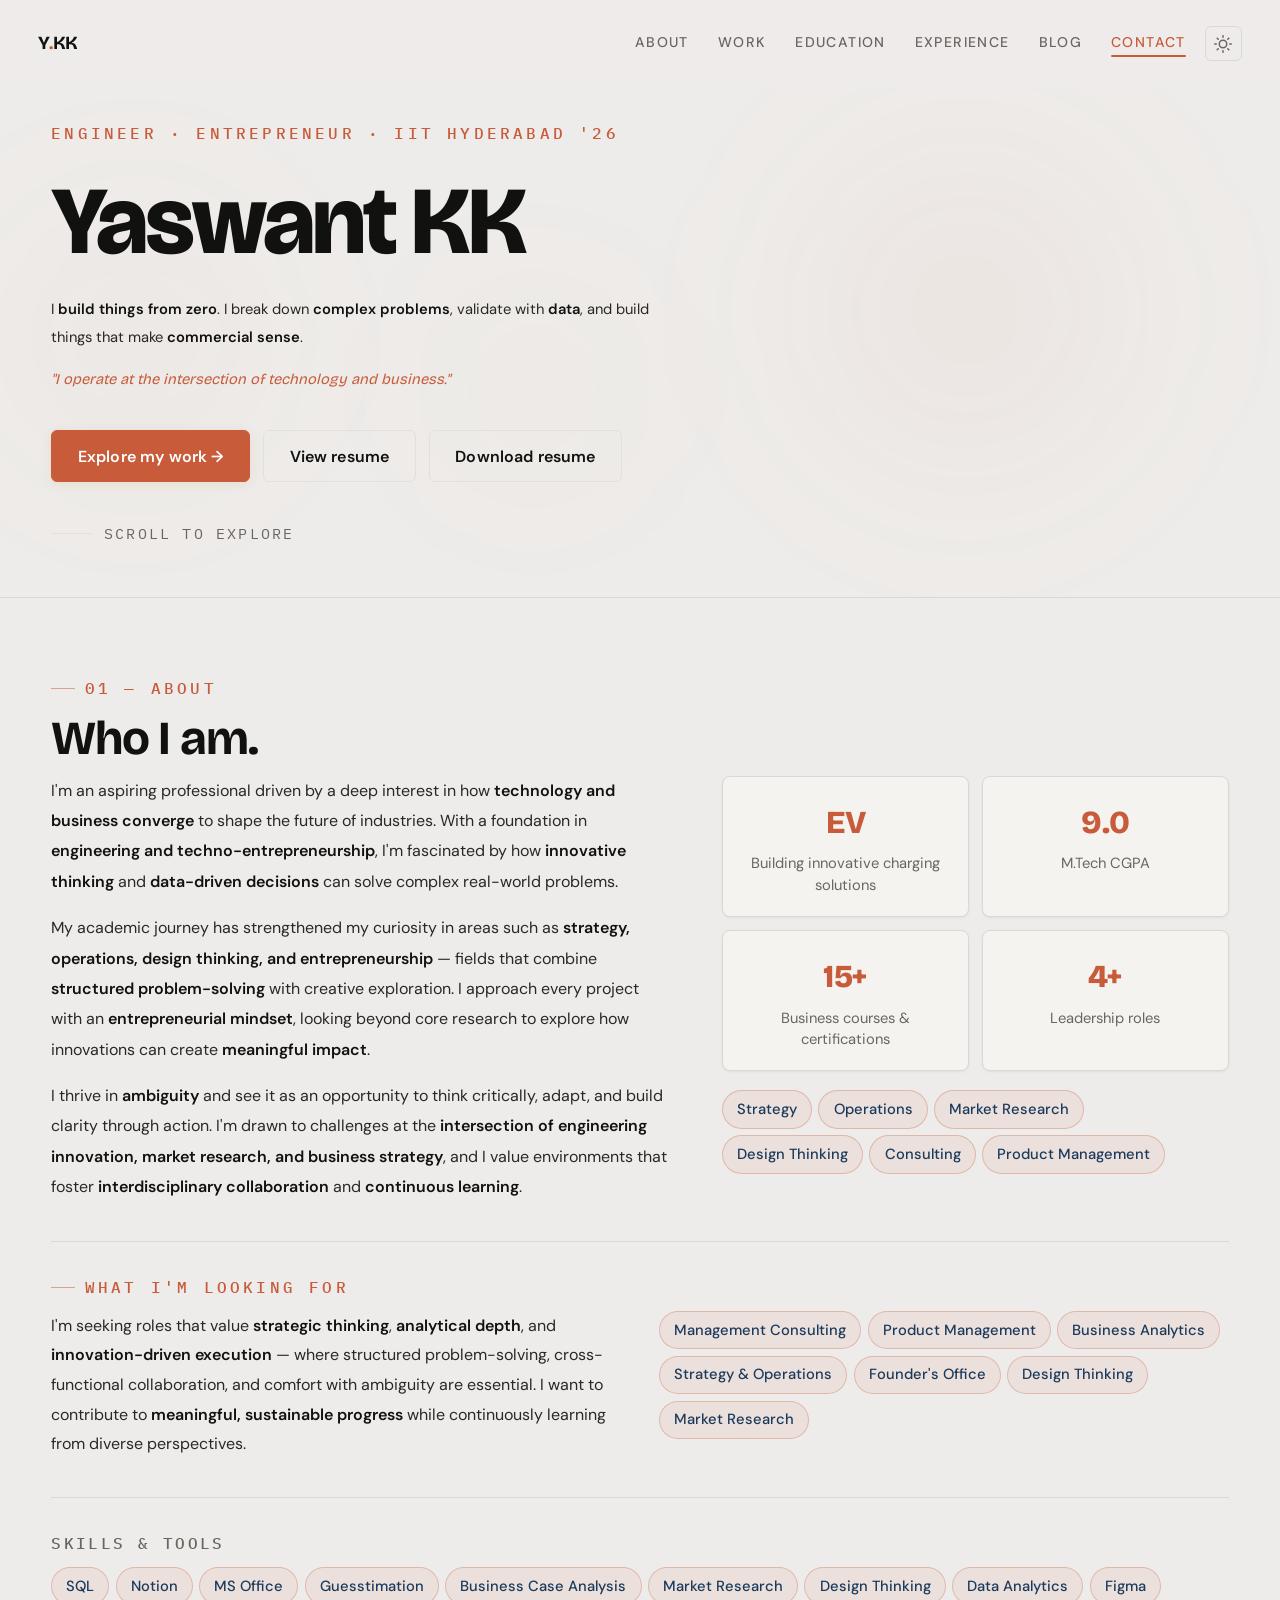
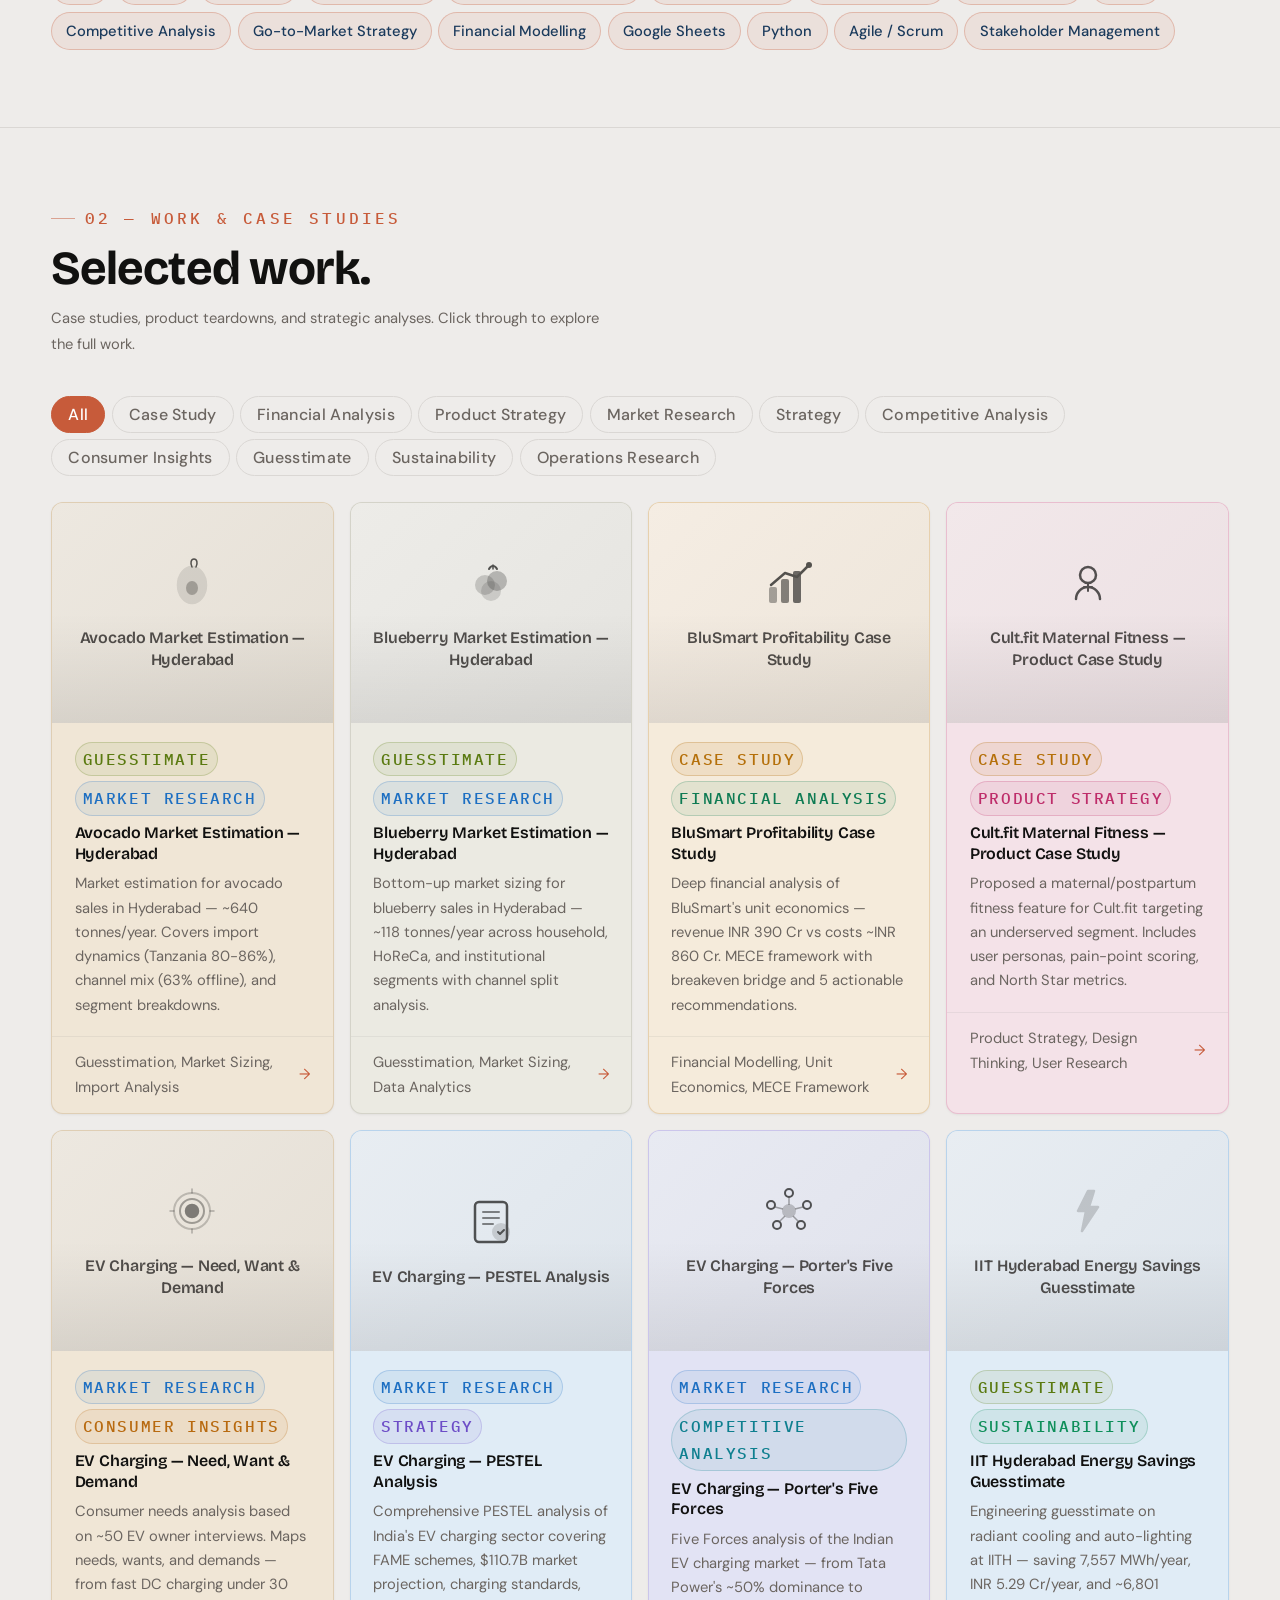
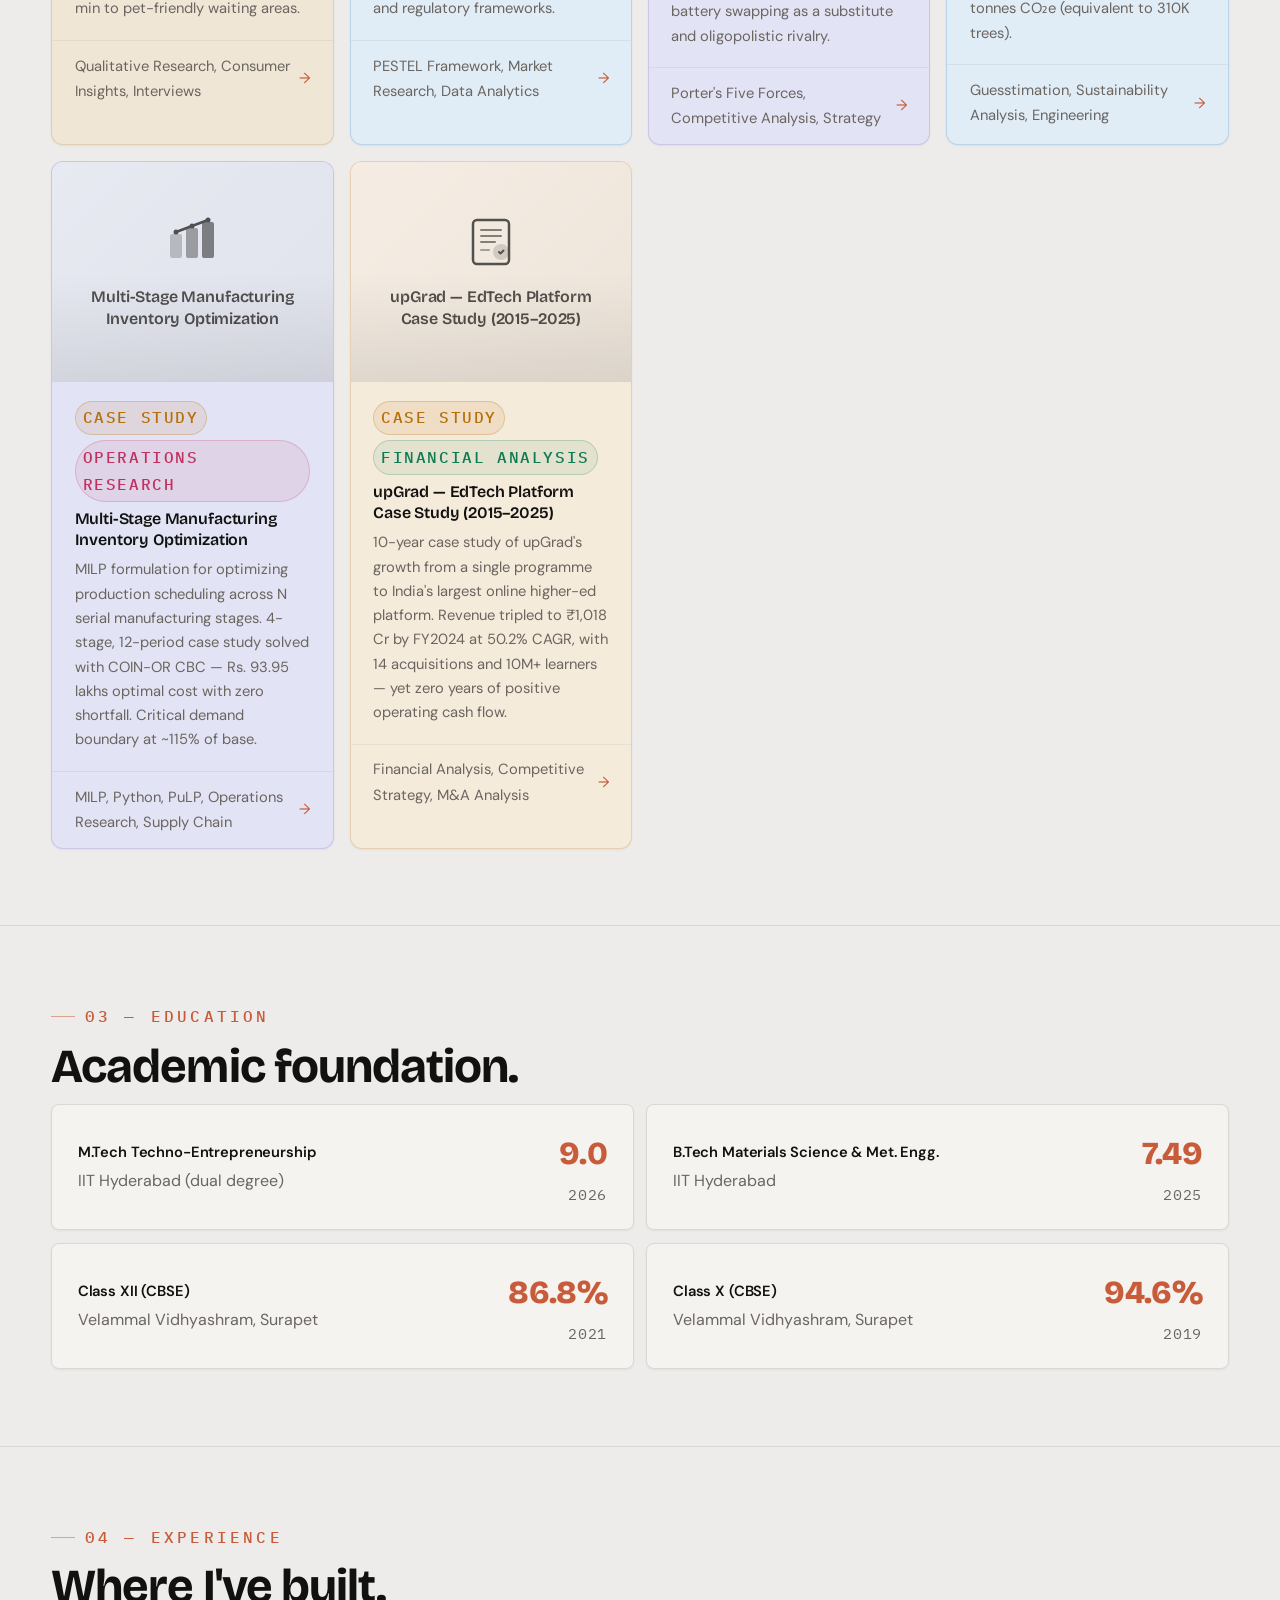
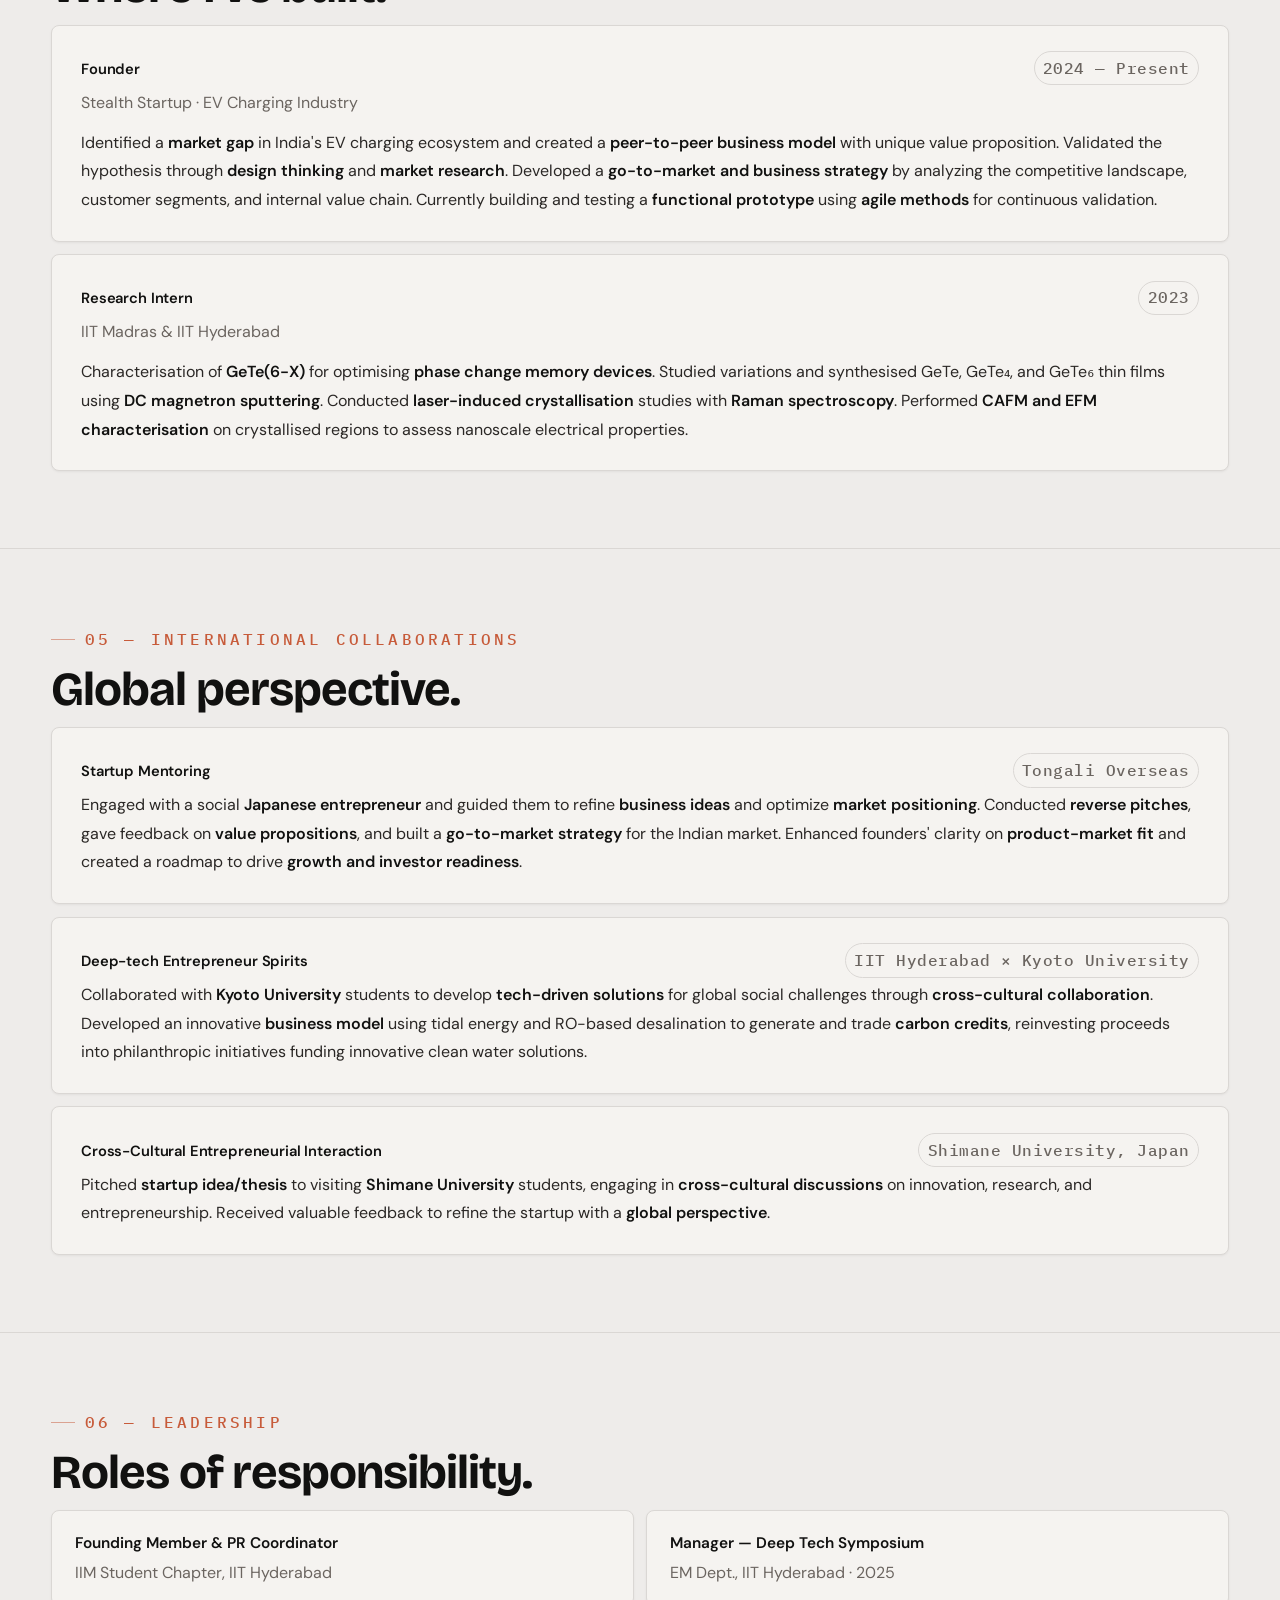
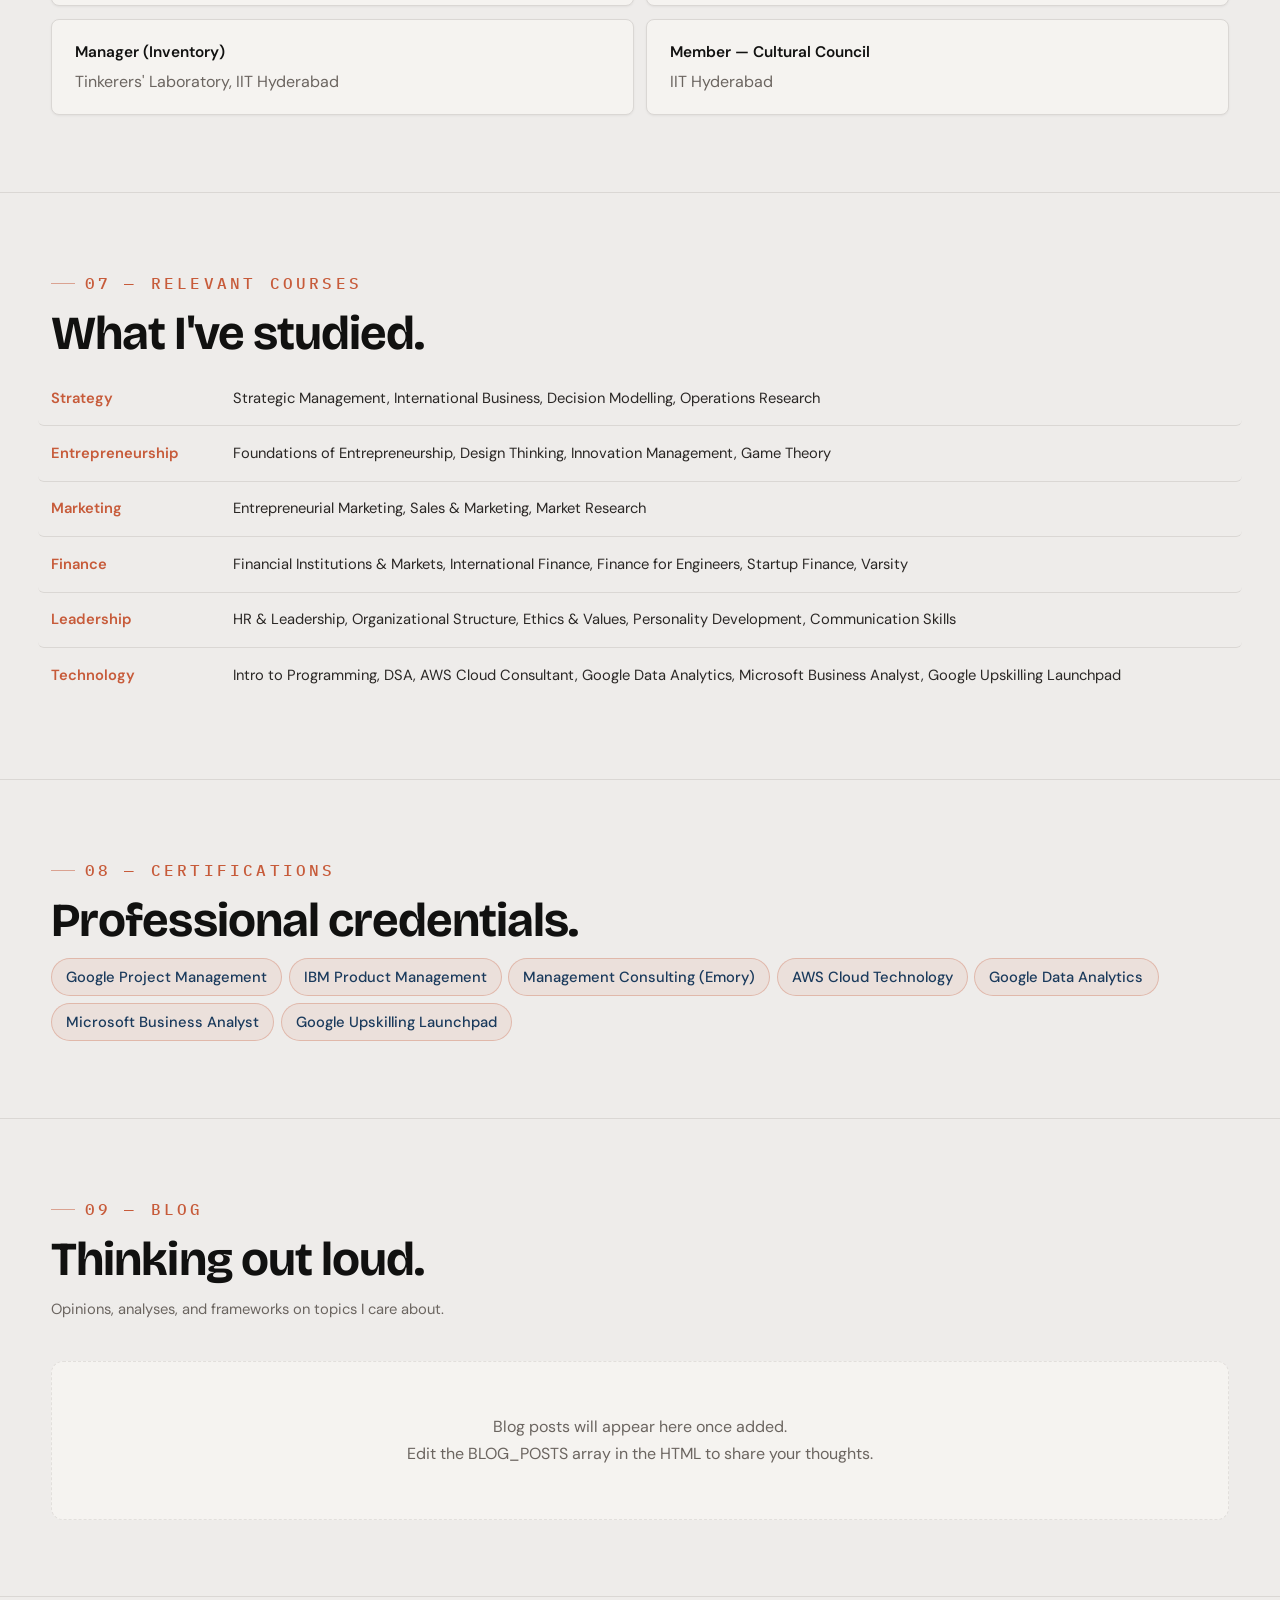
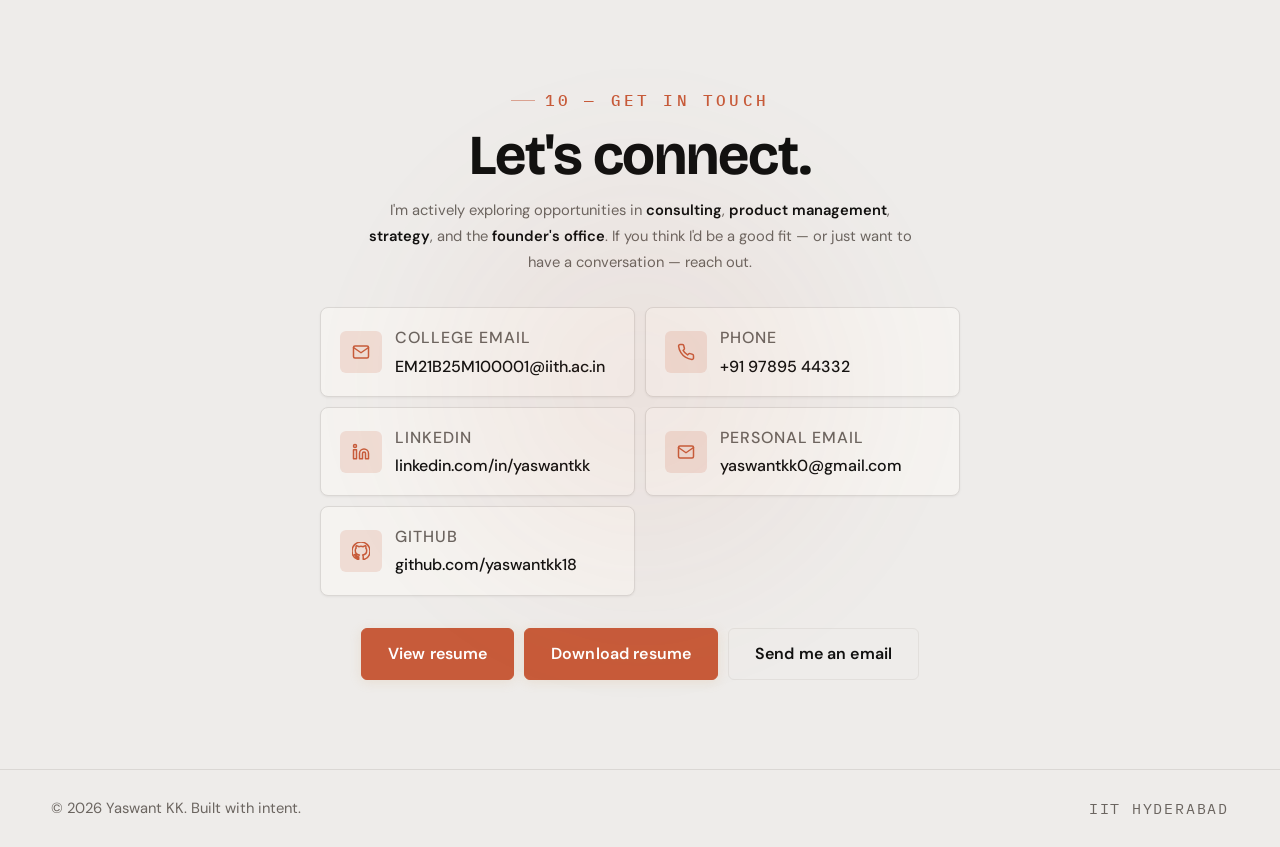
==== commit 535072bc: "Add new projects, operations tag, and thumbnail styling updates - Add upGrad EdTech case study and M" ====
--- a/index.html
+++ b/index.html
@@ -99,6 +99,9 @@
   --tag-sustainability: #4EDBA0;
   --tag-sustainability-bg: rgba(78, 219, 160, 0.1);
   --tag-sustainability-border: rgba(78, 219, 160, 0.22);
+  --tag-operations: #FF6B8A;
+  --tag-operations-bg: rgba(255, 107, 138, 0.12);
+  --tag-operations-border: rgba(255, 107, 138, 0.25);
   --tag-text: #C8D8F0;
 }
 
@@ -193,6 +196,9 @@
   --tag-sustainability: #0E8F5A;
   --tag-sustainability-bg: rgba(14, 143, 90, 0.08);
   --tag-sustainability-border: rgba(14, 143, 90, 0.22);
+  --tag-operations: #C23060;
+  --tag-operations-bg: rgba(194, 48, 96, 0.08);
+  --tag-operations-border: rgba(194, 48, 96, 0.22);
   --tag-text: #1A3A5C;
 }
 
@@ -795,10 +801,12 @@
 .project-thumb-img {
   width: 100%;
   height: 100%;
-  object-fit: cover;
-  object-position: center top;
+  object-fit: contain;
+  object-position: center center;
   transition: transform 0.5s var(--transition), opacity 0.4s;
   z-index: 1;
+  background: var(--bg-card, #1e1e23);
+  padding: 8px;
 }
 
 .project-card:hover .project-thumb-img {
@@ -880,6 +888,7 @@
 .project-tag.tag-consumer        { color: var(--tag-consumer);      background: var(--tag-consumer-bg);      border-color: var(--tag-consumer-border); }
 .project-tag.tag-guesstimate     { color: var(--tag-guesstimate);   background: var(--tag-guesstimate-bg);   border-color: var(--tag-guesstimate-border); }
 .project-tag.tag-sustainability  { color: var(--tag-sustainability);background: var(--tag-sustainability-bg); border-color: var(--tag-sustainability-border); }
+.project-tag.tag-operations      { color: var(--tag-operations);    background: var(--tag-operations-bg);    border-color: var(--tag-operations-border); }
 
 .project-tag:hover {
   filter: brightness(1.15);
@@ -1398,7 +1407,7 @@
   .about-split { grid-template-columns: 1fr; gap: 2.5rem; }
   .about-metrics { position: static; }
   .edu-grid, .leader-grid, .contact-grid { grid-template-columns: 1fr; }
-  .projects-grid { grid-template-columns: repeat(2, 1fr); }
+  .projects-grid { grid-template-columns: 1fr; }
   .blog-grid { grid-template-columns: 1fr; }
   .course-row { flex-direction: column; gap: 0.25rem; }
   .course-domain { min-width: auto; }
@@ -1583,7 +1592,7 @@
   <p class="hero-oneliner">"I operate at the intersection of technology and business."</p>
   <div class="hero-ctas">
     <a href="#work" class="btn btn-primary">Explore my work &rarr;</a>
-    <a href="https://drive.google.com/file/d/1hi3Il9s1tOM6aXnBlCWtrAxMDAVT2uW6/preview" class="btn btn-secondary" target="_blank" rel="noopener">View resume</a>
+    <a href="javascript:void(0)" class="btn btn-secondary" onclick="openPdfModal('https://drive.google.com/file/d/1hi3Il9s1tOM6aXnBlCWtrAxMDAVT2uW6/view?usp=sharing', 'Resume — Yaswant KK')">View resume</a>
     <a href="https://drive.google.com/uc?export=download&id=1hi3Il9s1tOM6aXnBlCWtrAxMDAVT2uW6" class="btn btn-secondary" target="_blank" rel="noopener">Download resume</a>
   </div>
   <div class="hero-scroll">
@@ -1798,7 +1807,7 @@
     </a>
   </div>
   <div class="contact-ctas">
-    <a href="https://drive.google.com/file/d/1hi3Il9s1tOM6aXnBlCWtrAxMDAVT2uW6/preview" class="btn btn-primary" target="_blank" rel="noopener">View resume</a>
+    <a href="javascript:void(0)" class="btn btn-primary" onclick="openPdfModal('https://drive.google.com/file/d/1hi3Il9s1tOM6aXnBlCWtrAxMDAVT2uW6/view?usp=sharing', 'Resume — Yaswant KK')">View resume</a>
     <a href="https://drive.google.com/uc?export=download&id=1hi3Il9s1tOM6aXnBlCWtrAxMDAVT2uW6" class="btn btn-primary" target="_blank" rel="noopener">Download resume</a>
     <a href="mailto:yaswantkk0@gmail.com" class="btn btn-secondary">Send me an email</a>
   </div>
@@ -1914,6 +1923,26 @@
     tools: "Guesstimation, Sustainability Analysis, Engineering",
     link: "https://drive.google.com/file/d/1_7MgPQmudR6gRD_HdnVnRV9yjpqy-KIH/view?usp=sharing",
     bg: "bg-cool"
+  },
+  {
+    title: "upGrad — EdTech Platform Case Study (2015–2025)",
+    tags: ["Case Study", "Financial Analysis"],
+    thumb: "https://drive.google.com/thumbnail?id=1GN0CXib9GbdYsb6N0imYFzTtCrw2EWNg&sz=w600",
+    icon: '<svg width="56" height="56" viewBox="0 0 56 56" fill="none"><rect x="10" y="6" width="36" height="44" rx="4" stroke="currentColor" stroke-width="2.5" fill="none"/><path d="M18 16h20M18 22h20M18 28h14" stroke="currentColor" stroke-width="2" stroke-linecap="round" opacity="0.7"/><path d="M18 36h8" stroke="currentColor" stroke-width="2" stroke-linecap="round" opacity="0.5"/><circle cx="38" cy="38" r="7" fill="currentColor" opacity="0.2" stroke="currentColor" stroke-width="2"/><path d="M36 38l1.5 1.5 3-3" stroke="currentColor" stroke-width="2" stroke-linecap="round" stroke-linejoin="round"/></svg>',
+    summary: "10-year case study of upGrad's growth from a single programme to India's largest online higher-ed platform. Revenue tripled to \u20B91,018 Cr by FY2024 at 50.2% CAGR, with 14 acquisitions and 10M+ learners — yet zero years of positive operating cash flow.",
+    tools: "Financial Analysis, Competitive Strategy, M&A Analysis",
+    link: "https://drive.google.com/file/d/1GN0CXib9GbdYsb6N0imYFzTtCrw2EWNg/view?usp=sharing",
+    bg: "bg-warm"
+  },
+  {
+    title: "Multi-Stage Manufacturing Inventory Optimization",
+    tags: ["Case Study", "Operations Research"],
+    thumb: "https://drive.google.com/thumbnail?id=1V9JKnRWYpFVbQLzeT1fOaCTgG2TCYCIx&sz=w600",
+    icon: '<svg width="56" height="56" viewBox="0 0 56 56" fill="none"><rect x="6" y="20" width="12" height="24" rx="2" fill="currentColor" opacity="0.3"/><rect x="22" y="14" width="12" height="30" rx="2" fill="currentColor" opacity="0.5"/><rect x="38" y="8" width="12" height="36" rx="2" fill="currentColor" opacity="0.7"/><path d="M12 18L28 12L44 6" stroke="currentColor" stroke-width="2.5" stroke-linecap="round" stroke-linejoin="round"/><circle cx="12" cy="18" r="2.5" fill="currentColor"/><circle cx="28" cy="12" r="2.5" fill="currentColor"/><circle cx="44" cy="6" r="2.5" fill="currentColor"/></svg>',
+    summary: "MILP formulation for optimizing production scheduling across N serial manufacturing stages. 4-stage, 12-period case study solved with COIN-OR CBC — Rs. 93.95 lakhs optimal cost with zero shortfall. Critical demand boundary at ~115% of base.",
+    tools: "MILP, Python, PuLP, Operations Research, Supply Chain",
+    link: "https://drive.google.com/file/d/1V9JKnRWYpFVbQLzeT1fOaCTgG2TCYCIx/view?usp=sharing",
+    bg: "bg-indigo"
   }
 ];
 
@@ -1936,10 +1965,10 @@
   if (!PROJECTS.length) { g.innerHTML = '<div class="projects-empty">Projects will appear here once added.<br>Edit the PROJECTS array in the HTML to add your work.</div>'; return; }
   if (!f.length) { g.innerHTML = '<div class="projects-empty">No projects in this category yet.</div>'; return; }
   g.innerHTML = f.map(function(p) {
-    var tagColorMap = { 'Case Study': 'tag-casestudy', 'Financial Analysis': 'tag-financial', 'Product Strategy': 'tag-product', 'Market Research': 'tag-market', 'Strategy': 'tag-strategy', 'Competitive Analysis': 'tag-competitive', 'Consumer Insights': 'tag-consumer', 'Guesstimate': 'tag-guesstimate', 'Sustainability': 'tag-sustainability' };
+    var tagColorMap = { 'Case Study': 'tag-casestudy', 'Financial Analysis': 'tag-financial', 'Product Strategy': 'tag-product', 'Market Research': 'tag-market', 'Strategy': 'tag-strategy', 'Competitive Analysis': 'tag-competitive', 'Consumer Insights': 'tag-consumer', 'Guesstimate': 'tag-guesstimate', 'Sustainability': 'tag-sustainability', 'Operations Research': 'tag-operations' };
     var tagsHtml = (p.tags || []).map(function(t) { return '<span class="project-tag ' + (tagColorMap[t]||'') + '">' + t + '</span>'; }).join('');
     var fallbackHtml = '<div class="project-thumb-fallback">' + (p.icon ? '<div class="project-thumb-fallback-icon">' + p.icon + '</div>' : '') + '<div class="project-thumb-fallback-title">' + p.title + '</div></div>';
-    var imgHtml = p.thumb ? '<img class="project-thumb-img" src="' + p.thumb + '" alt="' + p.title + '" loading="lazy" onerror="this.style.display=\'none\'">' : '';
+    var imgHtml = p.thumb ? '<img class="project-thumb-img" src="' + p.thumb + '" alt="' + p.title + '" loading="lazy" onerror="this.style.display=\'none\'" onload="if(this.naturalWidth>this.naturalHeight){this.classList.add(\'landscape\')}">' : '';
     var cardColor = (p.bg||'bg-muted').replace('bg-', 'card-');
     var escapedTitle = p.title.replace(/'/g, "\\'");
     var escapedLink = (p.link||'#').replace(/'/g, "\\'");
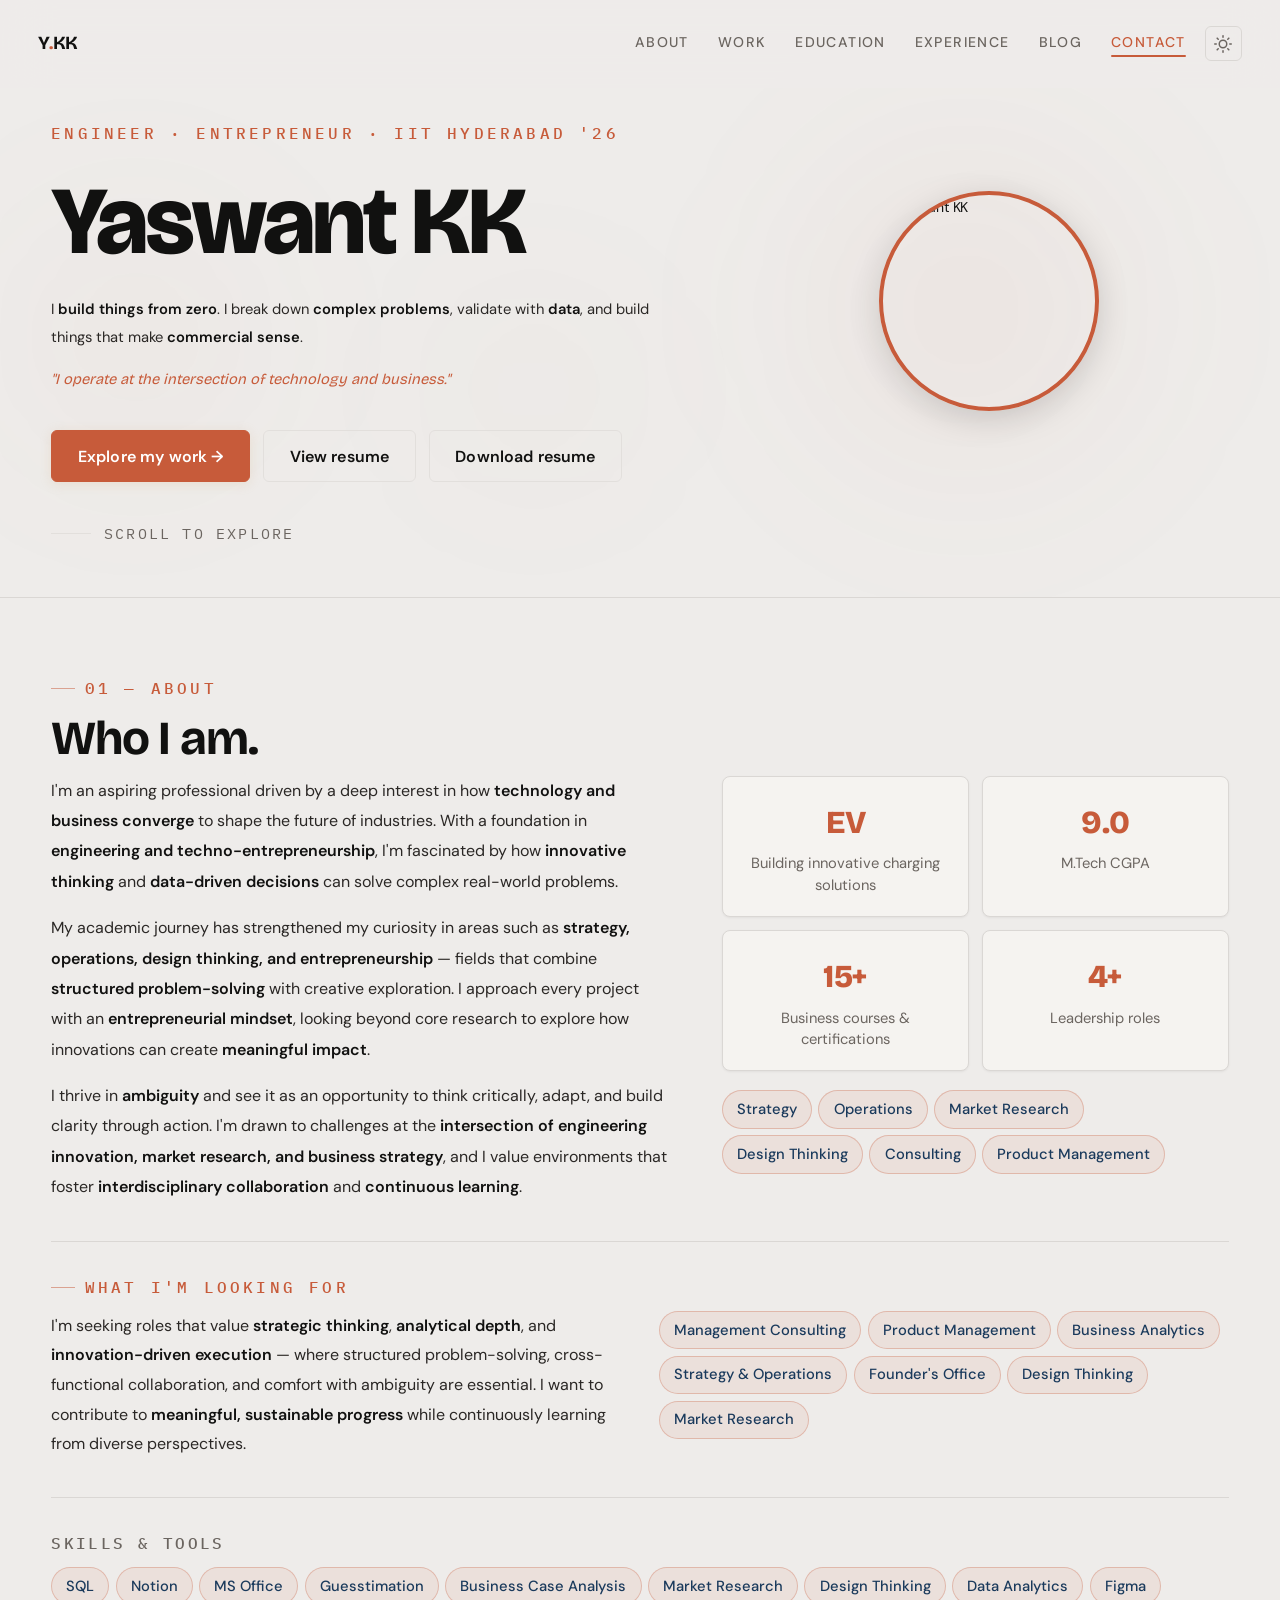
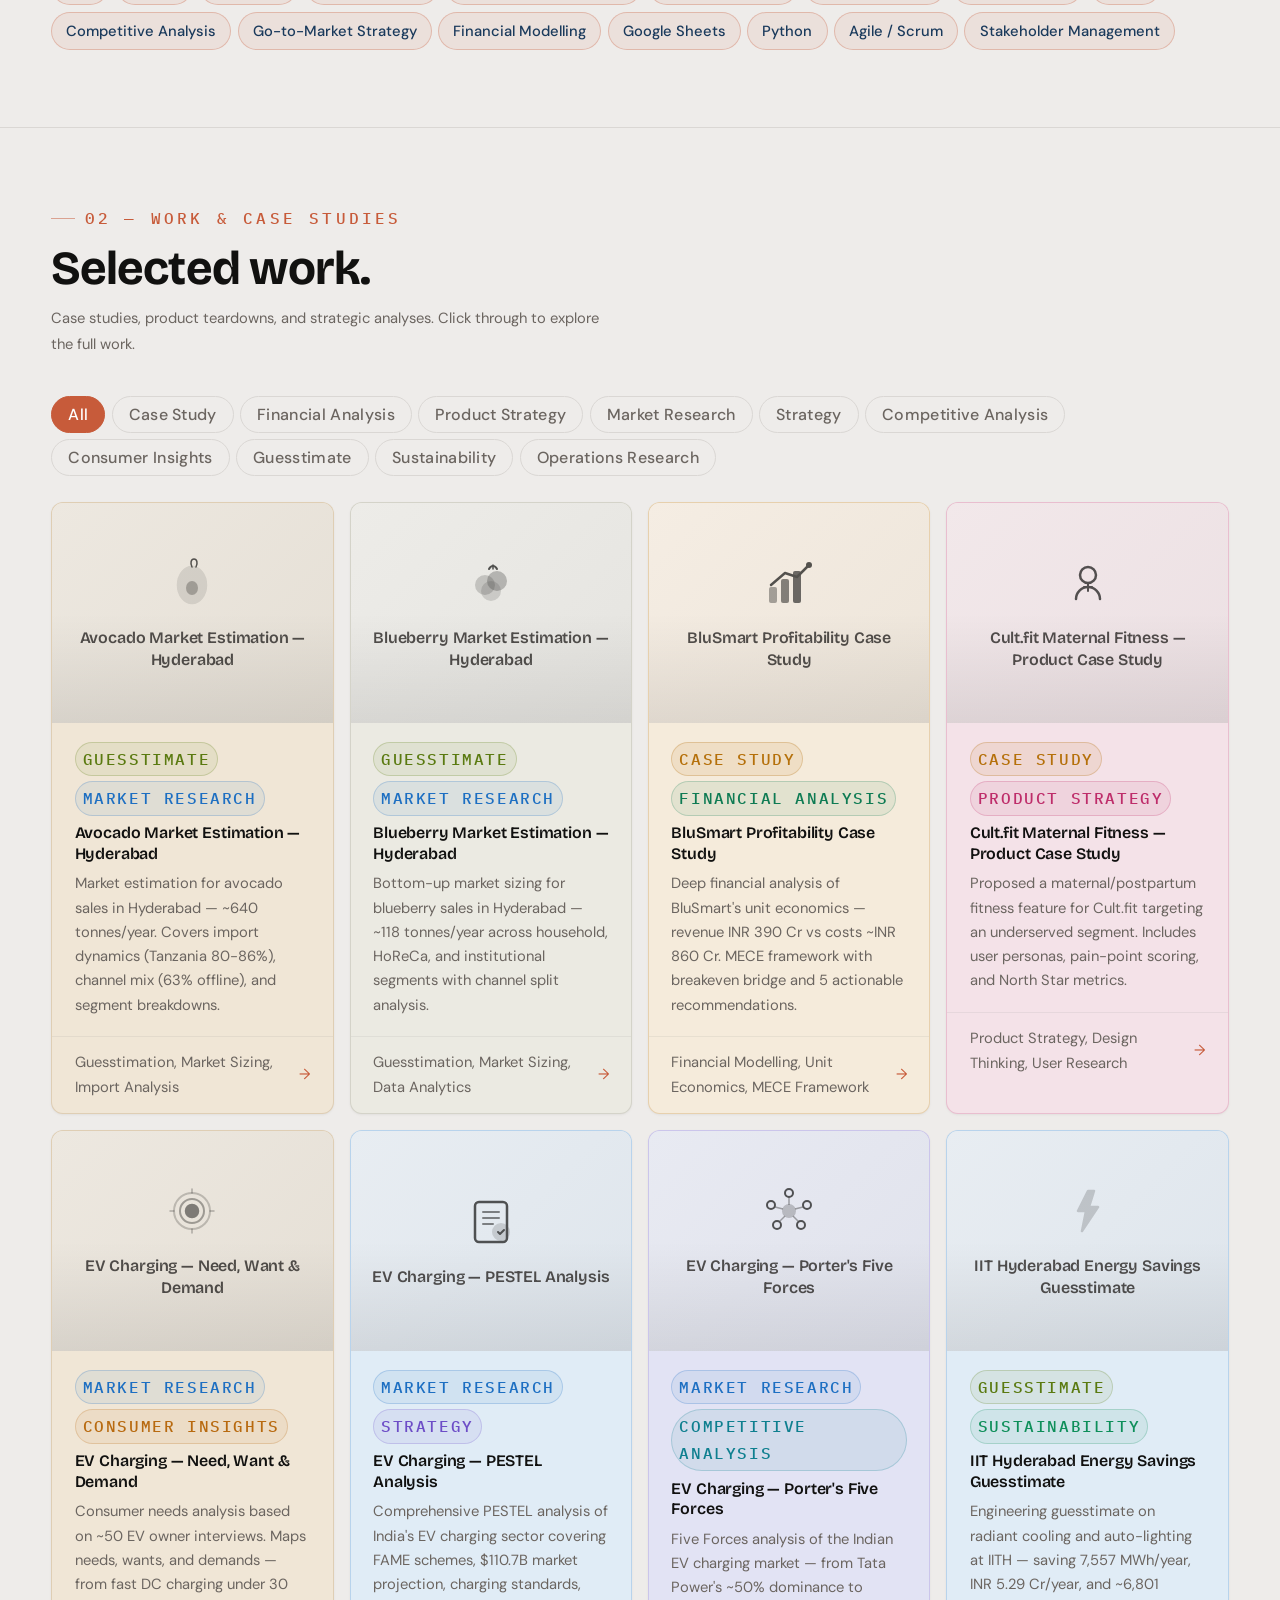
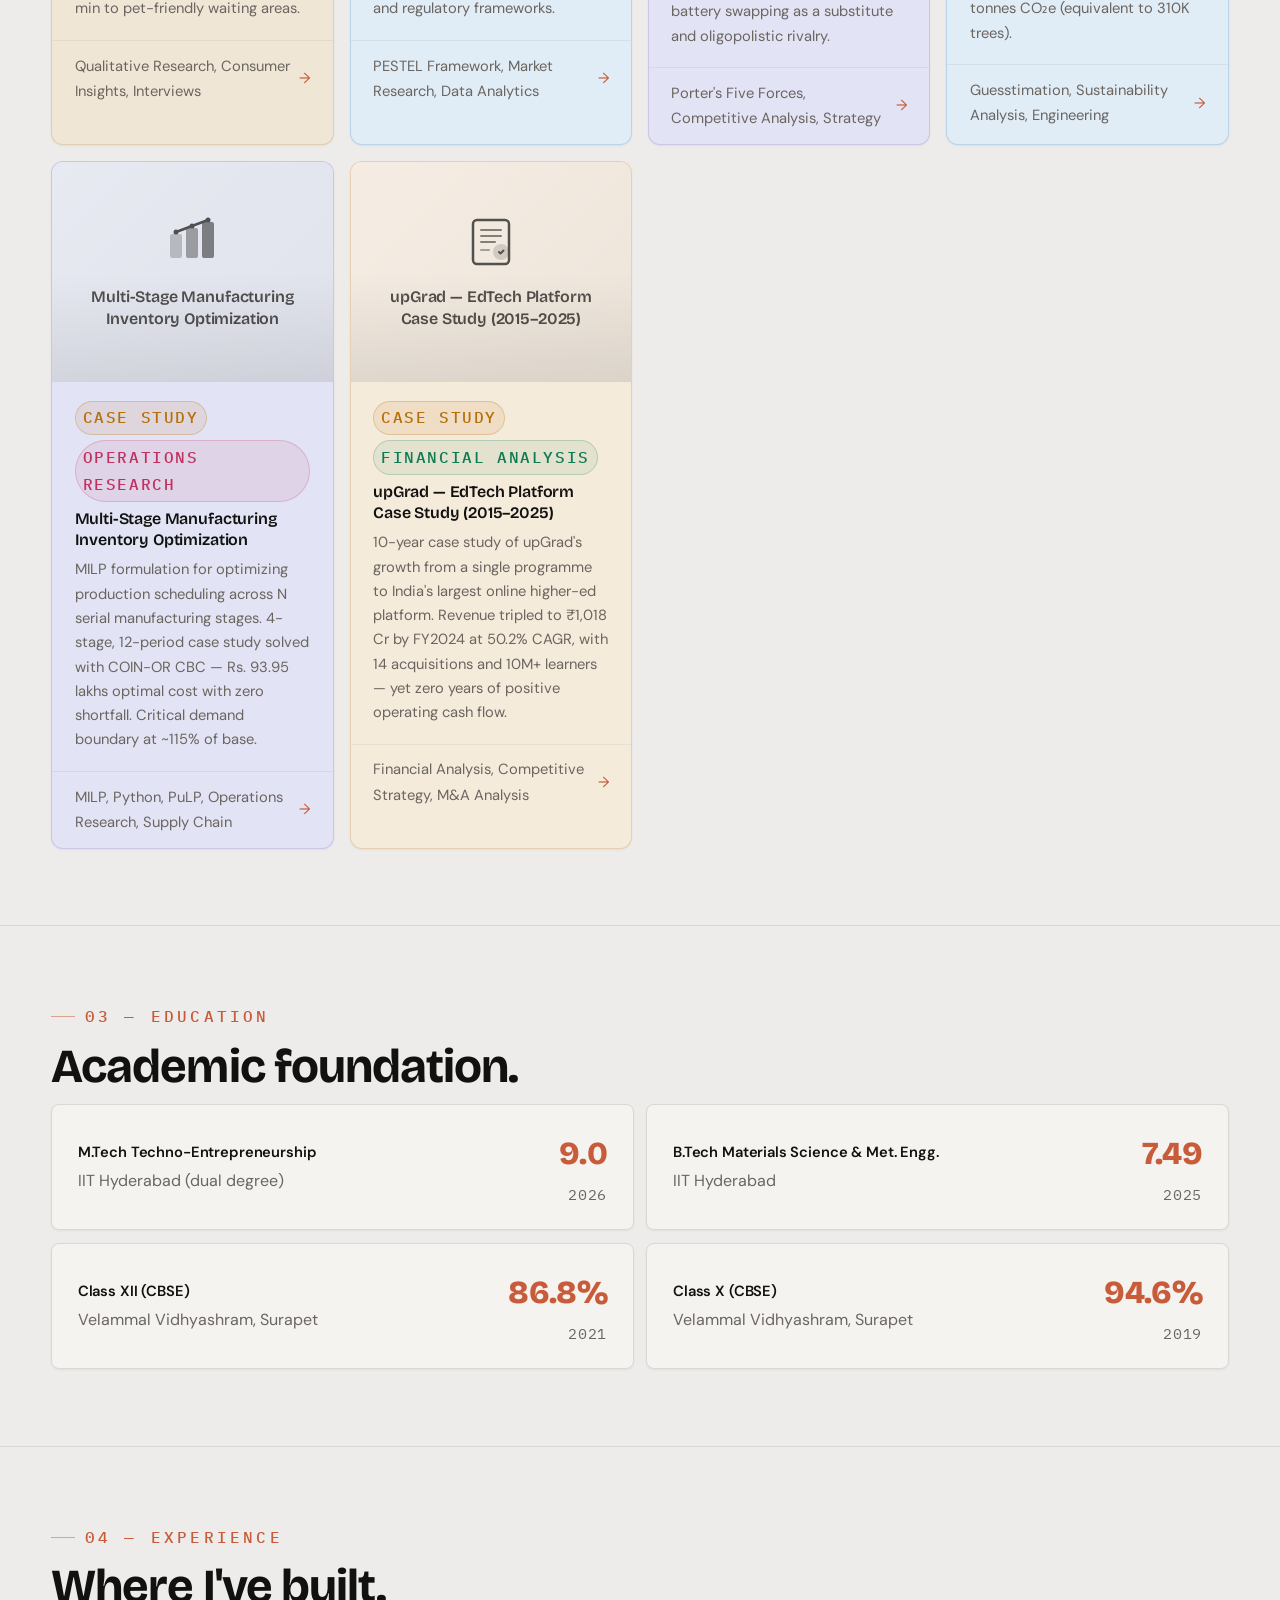
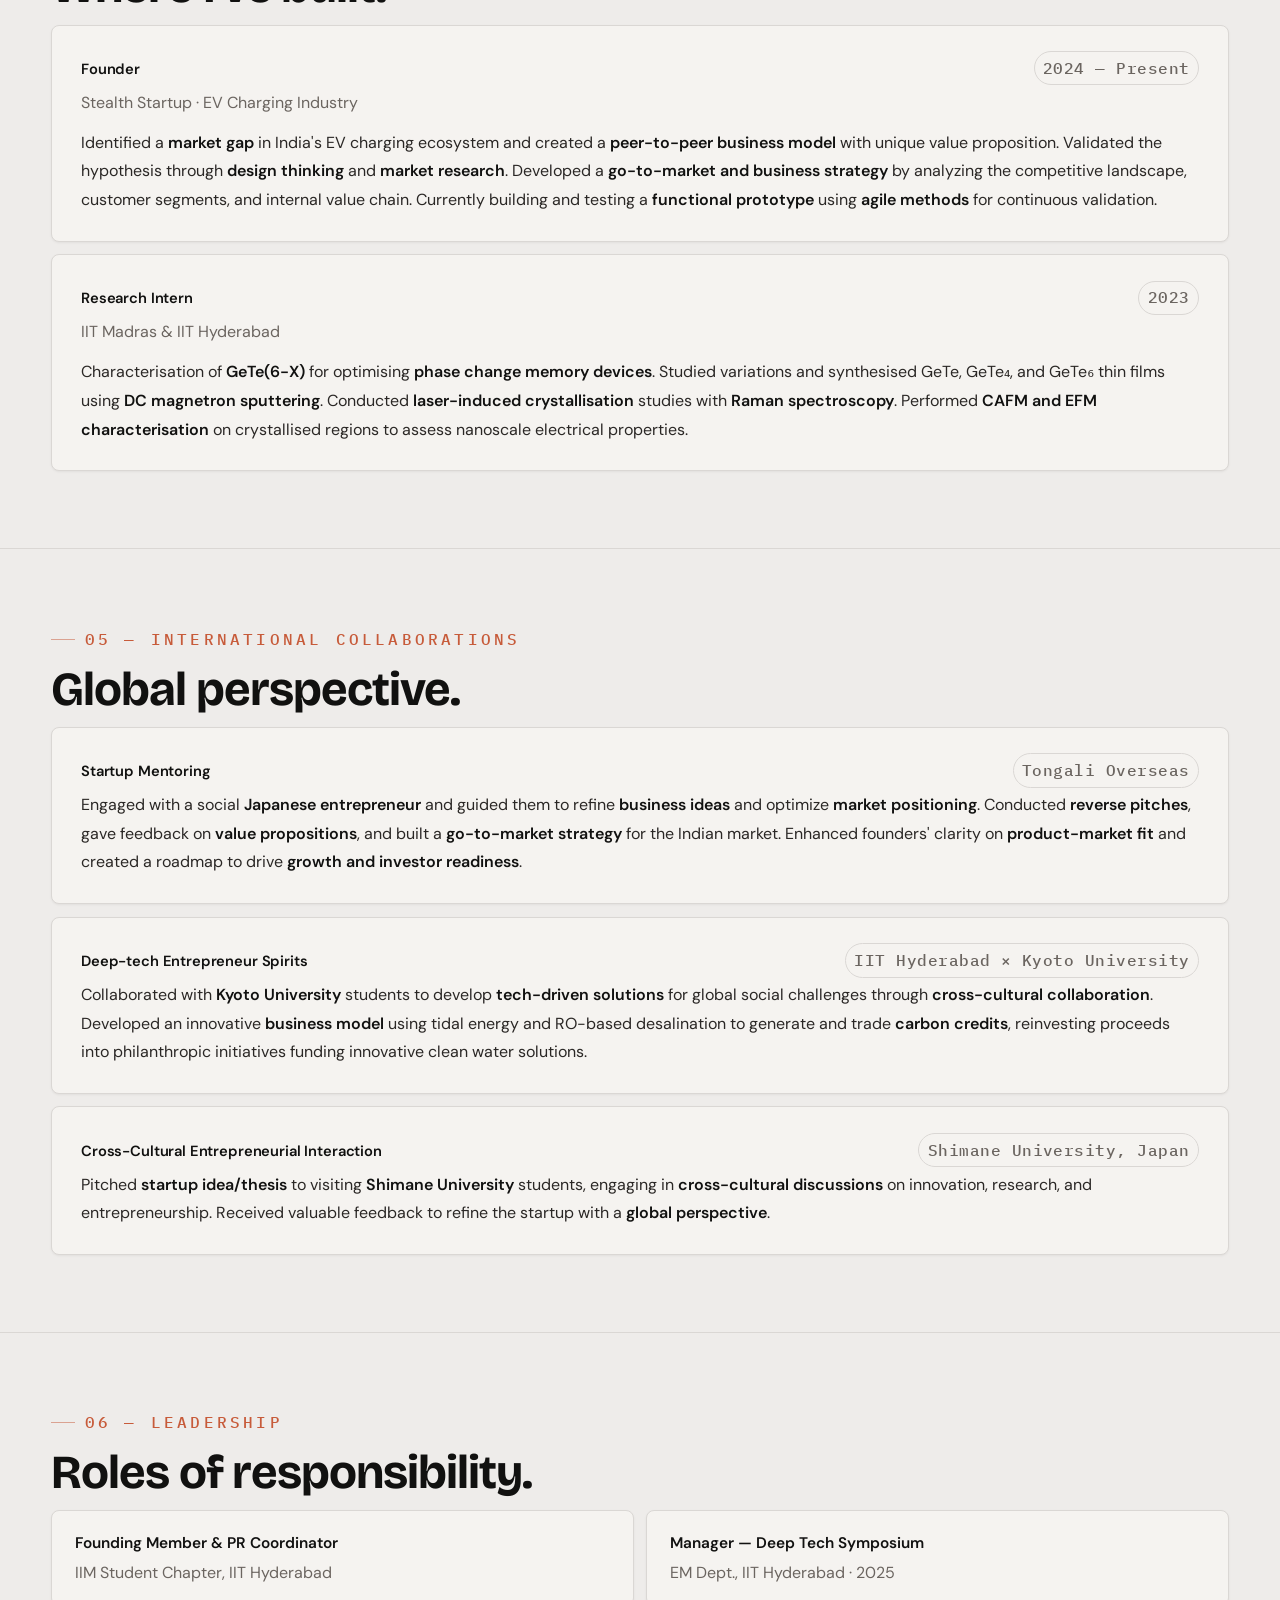
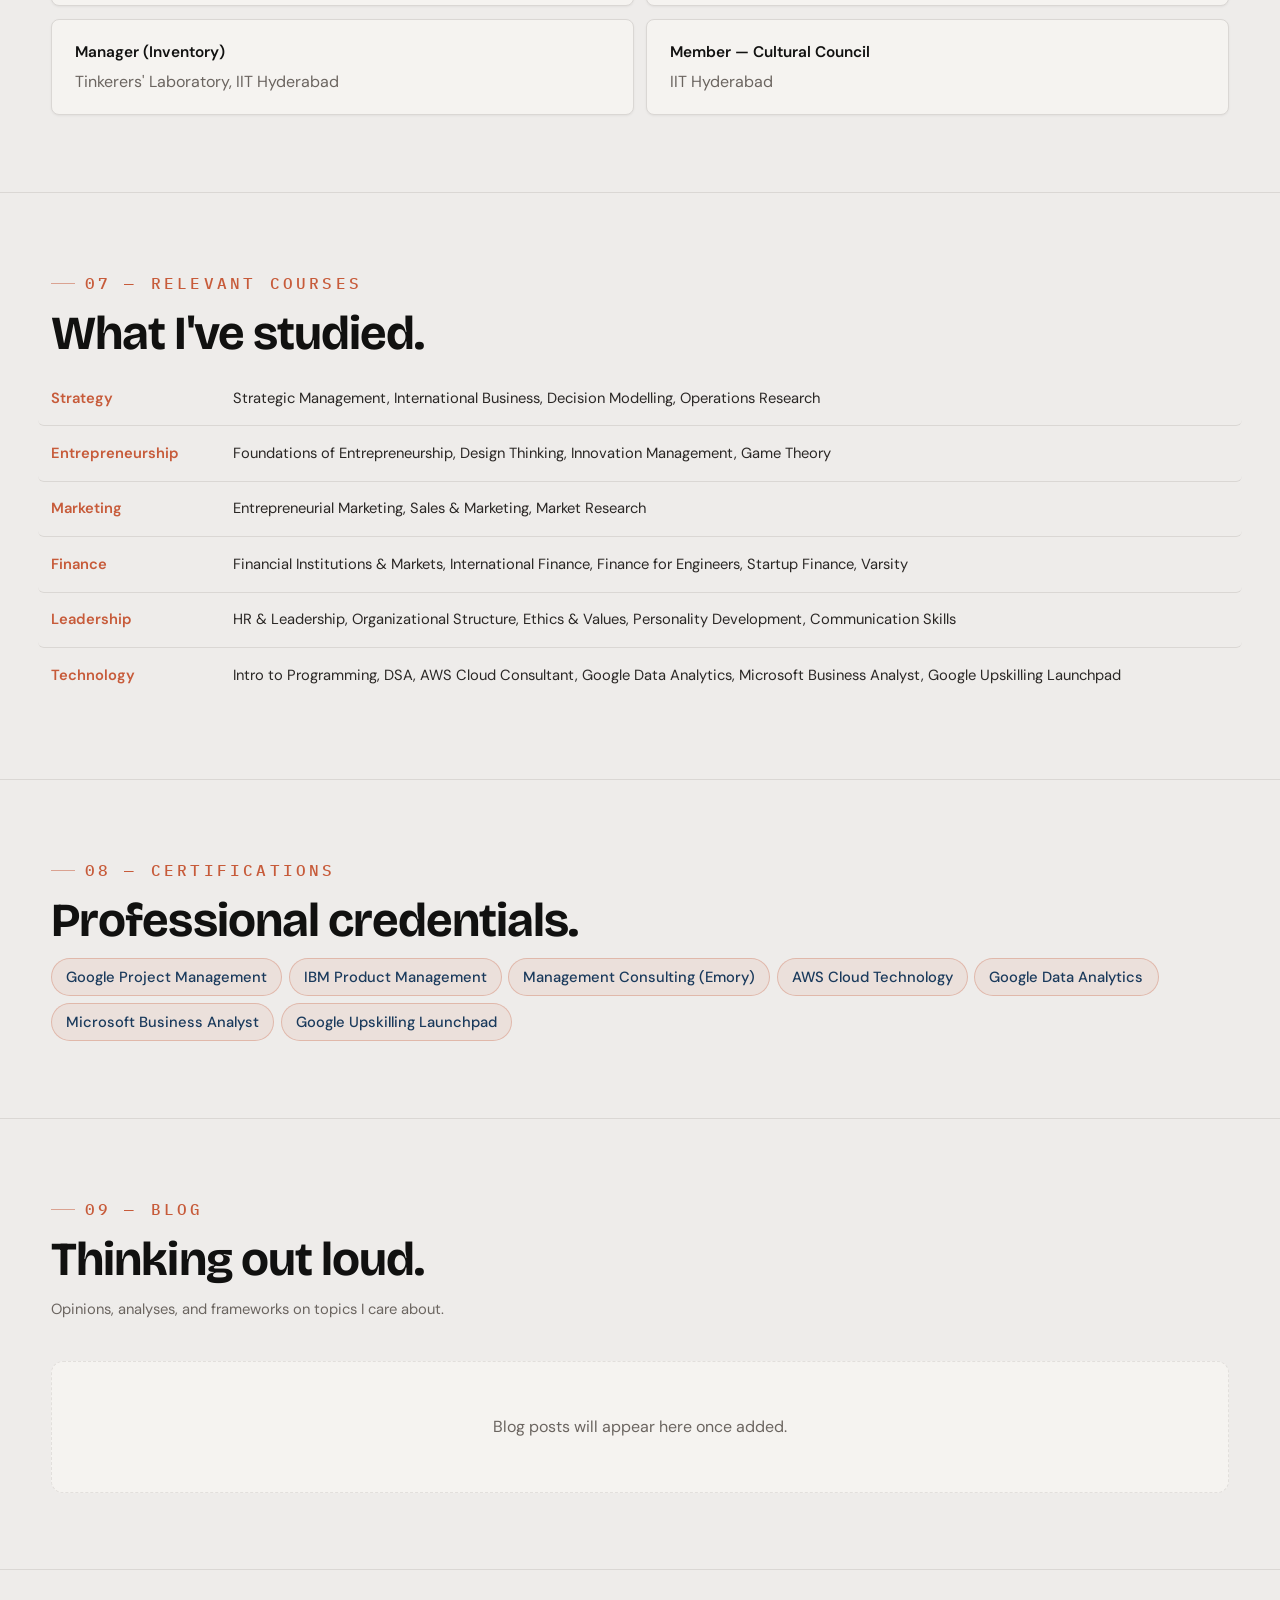
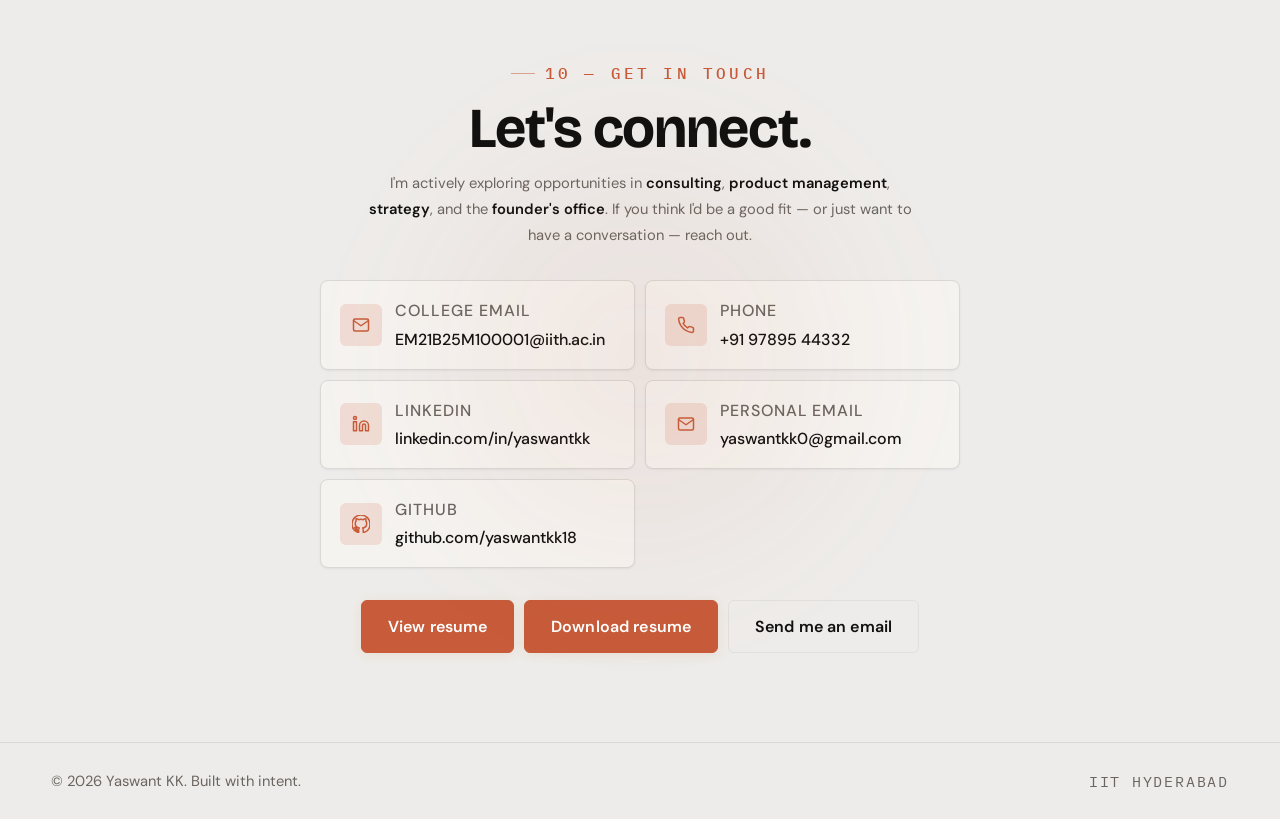
==== commit bf663926: "Add profile photo and improve visuals - Add hero section profile photo with circular frame and anima" ====
--- a/index.html
+++ b/index.html
@@ -458,6 +458,41 @@
 
 .hero > *:not(.hero-orb) { position: relative; z-index: 1; }
 
+.hero-content {
+  display: flex;
+  align-items: center;
+  gap: 4rem;
+}
+
+.hero-text {
+  flex: 0 1 55%;
+}
+
+.hero-photo {
+  flex: 1;
+  display: flex;
+  align-items: center;
+  justify-content: center;
+  opacity: 0;
+  animation: slideUp 0.9s var(--transition) 0.5s forwards;
+}
+
+.hero-photo-inner {
+  width: 220px;
+  height: 220px;
+  border-radius: 50%;
+  overflow: hidden;
+  border: 4px solid var(--accent);
+  box-shadow: 0 8px 32px rgba(0, 0, 0, 0.15);
+}
+
+.hero-photo img {
+  width: 100%;
+  height: 100%;
+  object-fit: cover;
+  transform: scale(1.1) translateY(5%);
+}
+
 .hero-topline {
   font-family: var(--mono);
   font-size: 1.25rem;
@@ -1413,6 +1448,8 @@
   .course-domain { min-width: auto; }
   .exp-top { flex-direction: column; gap: 0.2rem; }
   .contact-ctas { flex-direction: column; align-items: center; }
+  .hero-content { flex-direction: column-reverse; gap: 2rem; align-items: flex-start; }
+  .hero-photo img { width: 180px; height: 180px; }
   .hero-ctas { flex-direction: column; align-items: flex-start; }
   .hero-scroll { display: none; }
   .hero-orb { display: none; }
@@ -1586,14 +1623,23 @@
   <div class="hero-orb hero-orb-2"></div>
   <div class="hero-orb hero-orb-3"></div>
 
-  <div class="hero-topline">Engineer &middot; Entrepreneur &middot; IIT Hyderabad '26</div>
-  <h1>Yaswant KK</h1>
-  <p class="hero-desc">I <strong>build things from zero</strong>. I break down <strong>complex problems</strong>, validate with <strong>data</strong>, and build things that make <strong>commercial sense</strong>.</p>
-  <p class="hero-oneliner">"I operate at the intersection of technology and business."</p>
-  <div class="hero-ctas">
-    <a href="#work" class="btn btn-primary">Explore my work &rarr;</a>
-    <a href="javascript:void(0)" class="btn btn-secondary" onclick="openPdfModal('https://drive.google.com/file/d/1hi3Il9s1tOM6aXnBlCWtrAxMDAVT2uW6/view?usp=sharing', 'Resume — Yaswant KK')">View resume</a>
-    <a href="https://drive.google.com/uc?export=download&id=1hi3Il9s1tOM6aXnBlCWtrAxMDAVT2uW6" class="btn btn-secondary" target="_blank" rel="noopener">Download resume</a>
+  <div class="hero-content">
+    <div class="hero-text">
+      <div class="hero-topline">Engineer &middot; Entrepreneur &middot; IIT Hyderabad '26</div>
+      <h1>Yaswant KK</h1>
+      <p class="hero-desc">I <strong>build things from zero</strong>. I break down <strong>complex problems</strong>, validate with <strong>data</strong>, and build things that make <strong>commercial sense</strong>.</p>
+      <p class="hero-oneliner">"I operate at the intersection of technology and business."</p>
+      <div class="hero-ctas">
+        <a href="#work" class="btn btn-primary">Explore my work &rarr;</a>
+        <a href="javascript:void(0)" class="btn btn-secondary" onclick="openPdfModal('https://drive.google.com/file/d/1hi3Il9s1tOM6aXnBlCWtrAxMDAVT2uW6/view?usp=sharing', 'Resume — Yaswant KK')">View resume</a>
+        <a href="https://drive.google.com/uc?export=download&id=1hi3Il9s1tOM6aXnBlCWtrAxMDAVT2uW6" class="btn btn-secondary" target="_blank" rel="noopener">Download resume</a>
+      </div>
+    </div>
+    <div class="hero-photo">
+      <div class="hero-photo-inner">
+        <img src="https://drive.google.com/thumbnail?id=1gcifrQ6JtHnudALU18-bOglqojvosCAo&sz=w600" alt="Yaswant KK" />
+      </div>
+    </div>
   </div>
   <div class="hero-scroll">
     <div class="scroll-line"></div>
@@ -1857,7 +1903,7 @@
   {
     title: "Cult.fit Maternal Fitness — Product Case Study",
     tags: ["Case Study", "Product Strategy"],
-    thumb: "https://docs.google.com/presentation/d/1u-mCD1ecb8OgFX8NSzV9A4ncopc1bJ0M/export/png",
+    thumb: "https://docs.google.com/presentation/d/1qCGEKaXgMxlUSZU08Eix0ZiIgKVyhqoh/export/png",
     icon: '<svg width="56" height="56" viewBox="0 0 56 56" fill="none"><circle cx="28" cy="20" r="8" stroke="currentColor" stroke-width="2.5" fill="none"/><path d="M16 44c0-6.627 5.373-12 12-12s12 5.373 12 12" stroke="currentColor" stroke-width="2.5" stroke-linecap="round" fill="none"/><path d="M28 28v8M24 32h8" stroke="currentColor" stroke-width="2" stroke-linecap="round"/></svg>',
     summary: "Proposed a maternal/postpartum fitness feature for Cult.fit targeting an underserved segment. Includes user personas, pain-point scoring, and North Star metrics.",
     tools: "Product Strategy, Design Thinking, User Research",
@@ -1917,7 +1963,7 @@
   {
     title: "IIT Hyderabad Energy Savings Guesstimate",
     tags: ["Guesstimate", "Sustainability"],
-    thumb: "https://docs.google.com/presentation/d/1qCGEKaXgMxlUSZU08Eix0ZiIgKVyhqoh/export/png",
+    thumb: "https://docs.google.com/presentation/d/1u-mCD1ecb8OgFX8NSzV9A4ncopc1bJ0M/export/png",
     icon: '<svg width="56" height="56" viewBox="0 0 56 56" fill="none"><path d="M28 8L18 28h8l-4 20 16-24h-9l5-16z" fill="currentColor" opacity="0.25" stroke="currentColor" stroke-width="2.5" stroke-linejoin="round"/></svg>',
     summary: "Engineering guesstimate on radiant cooling and auto-lighting at IITH — saving 7,557 MWh/year, INR 5.29 Cr/year, and ~6,801 tonnes CO\u2082e (equivalent to 310K trees).",
     tools: "Guesstimation, Sustainability Analysis, Engineering",
@@ -1996,7 +2042,7 @@
 
 function renderBlog() {
   var g = document.getElementById('blogGrid');
-  if (!BLOG_POSTS.length) { g.innerHTML = '<div class="blog-empty">Blog posts will appear here once added.<br>Edit the BLOG_POSTS array in the HTML to share your thoughts.</div>'; return; }
+  if (!BLOG_POSTS.length) { g.innerHTML = '<div class="blog-empty">Blog posts will appear here once added.</div>'; return; }
   g.innerHTML = BLOG_POSTS.map(function(p) {
     return '<a href="' + (p.link||'#') + '" class="blog-card"><div class="blog-date">' + p.date + '</div><div class="blog-title">' + p.title + '</div><div class="blog-preview">' + p.preview + '</div><div class="blog-footer"><span class="blog-category">' + p.category + '</span><span class="blog-read">Read &rarr;</span></div></a>';
   }).join('');
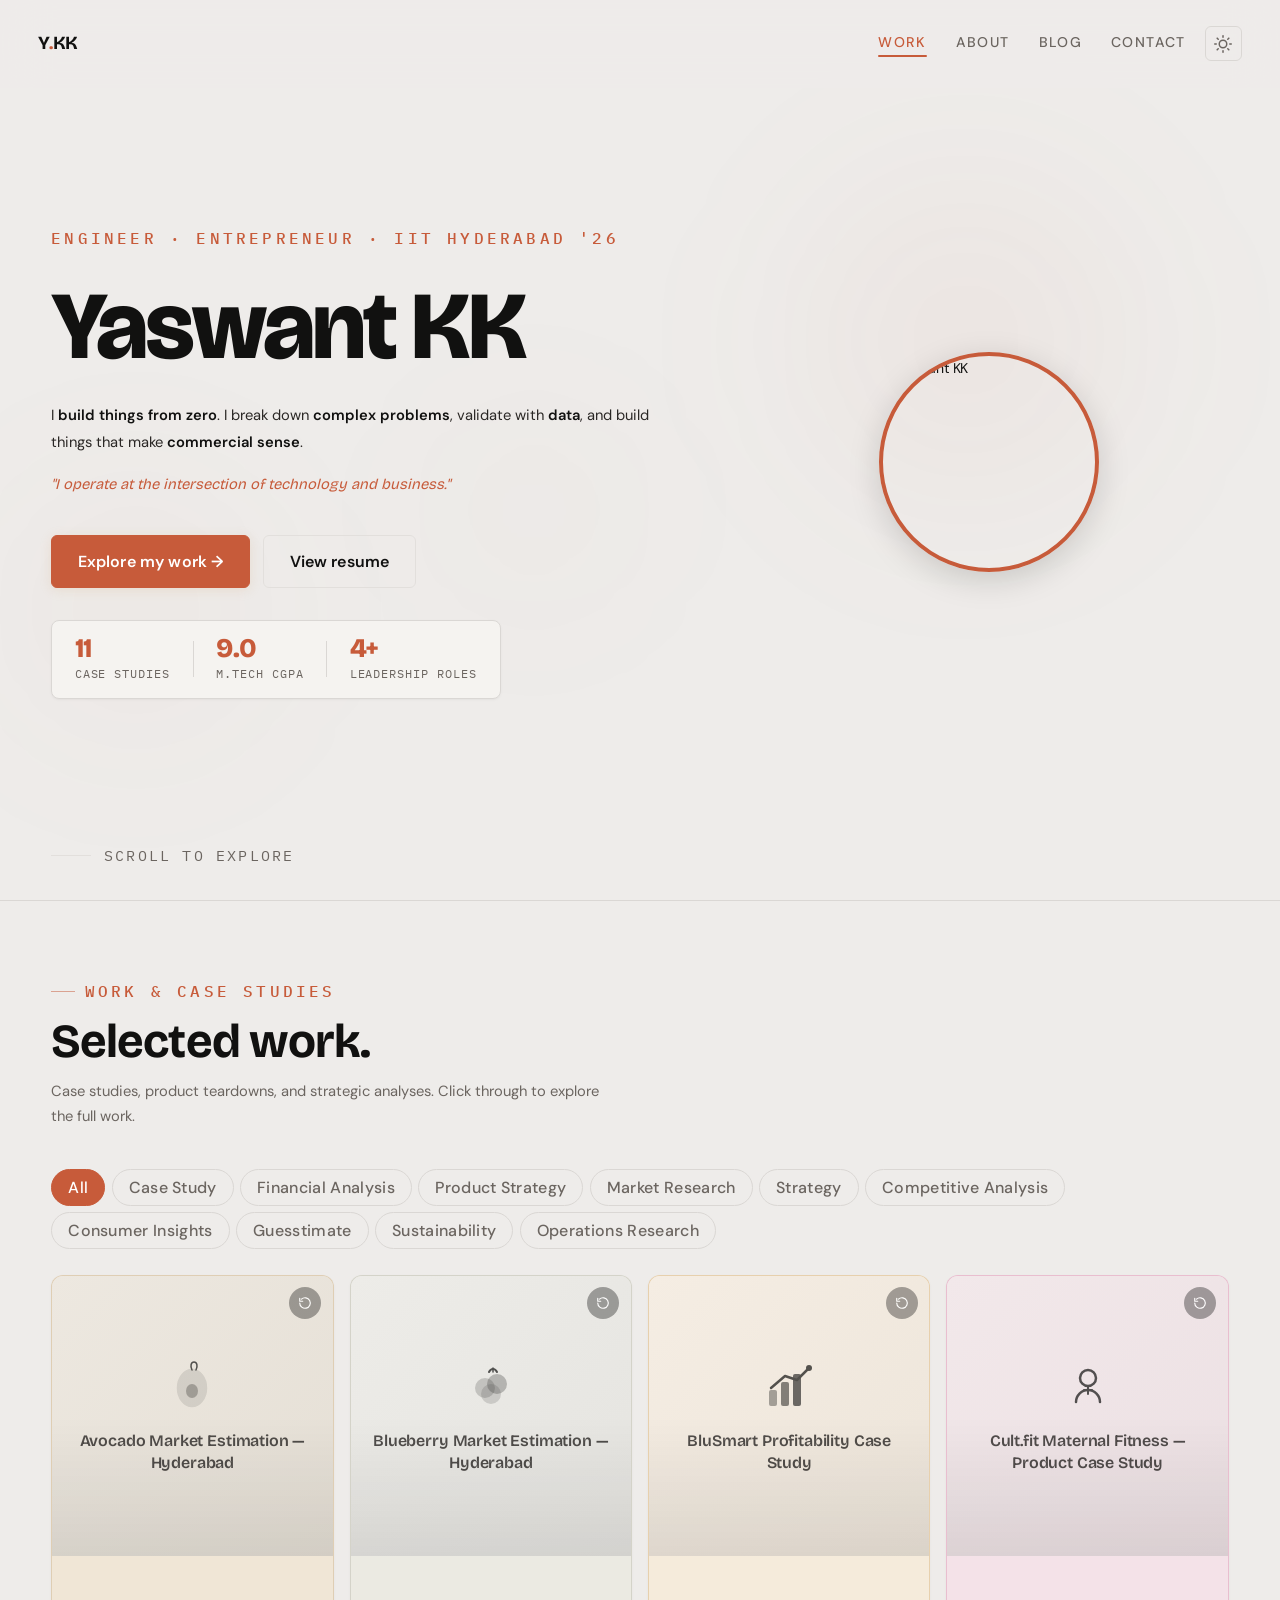
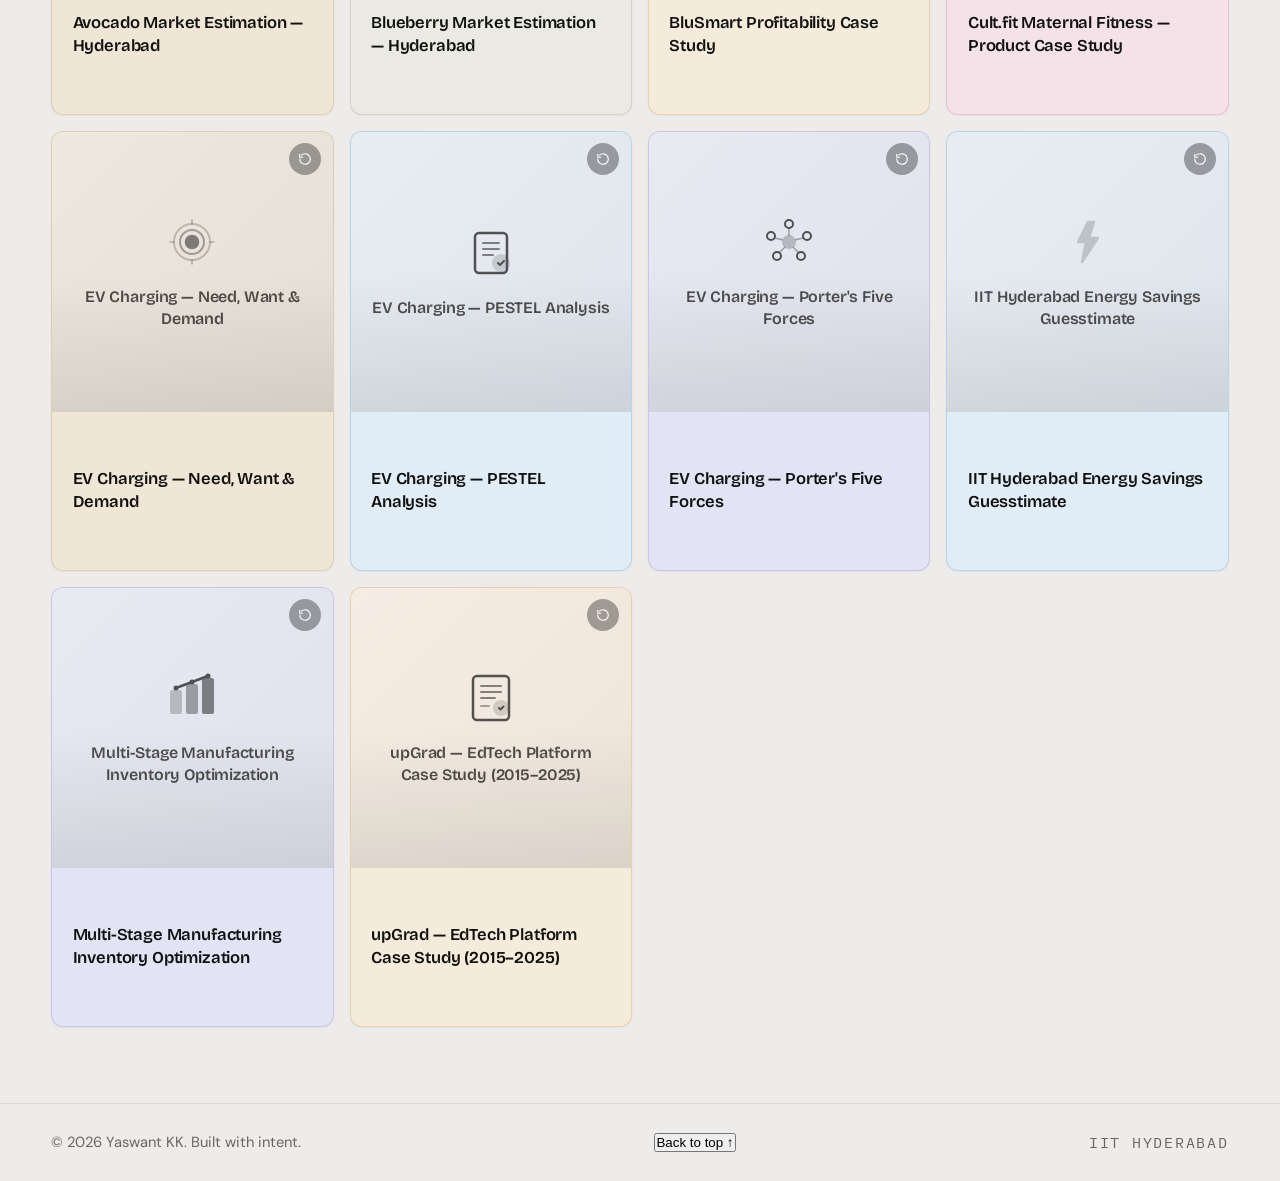
==== commit 9db24d5b: "Add multi-page layout with shared styles and common JS Splits portfolio into separate pages (about, " ====
--- a/index.html
+++ b/index.html
@@ -3,1613 +3,25 @@
 <head>
 <meta charset="UTF-8">
 <meta name="viewport" content="width=device-width, initial-scale=1.0">
-<title>Yaswant KK — Portfolio</title>
+<title>Yaswant KK — Work</title>
 <link rel="preconnect" href="https://fonts.googleapis.com">
 <link rel="preconnect" href="https://fonts.gstatic.com" crossorigin>
 <link href="https://fonts.googleapis.com/css2?family=Bricolage+Grotesque:opsz,wght@12..96,400;12..96,500;12..96,600;12..96,700;12..96,800&family=DM+Sans:ital,wght@0,400;0,500;0,600;0,700;1,400&family=IBM+Plex+Mono:wght@400;500&family=Inter:wght@400;500;600;700&family=Playfair+Display:ital,wght@0,400;0,600;0,700;0,800;1,400;1,600&family=JetBrains+Mono:wght@400;500&display=swap" rel="stylesheet">
-<style>
-/* ─── DARK THEME ─── */
-[data-theme="dark"] {
-  --bg: #131316;
-  --bg-raised: #1A1A1E;
-  --bg-card: #1E1E23;
-  --bg-card-hover: #252529;
-  --text: #FFFFFF;
-  --text-secondary: #F0EDE8;
-  --text-muted: #DDD8D2;
-  --accent: #D4A574;
-  --accent-light: #E8C9A8;
-  --accent-dark: #B8864E;
-  --accent-glow: rgba(212, 165, 116, 0.08);
-  --accent-glow-strong: rgba(212, 165, 116, 0.15);
-  --border: #2A2A30;
-  --border-light: #333339;
-  --border-hover: #44444D;
-  --heading: 'Playfair Display', Georgia, serif;
-  --sans: 'Inter', system-ui, sans-serif;
-  --mono: 'JetBrains Mono', monospace;
-  --radius: 16px;
-  --radius-sm: 10px;
-  --radius-xs: 6px;
-  --shadow-sm: 0 2px 8px rgba(0,0,0,0.2), 0 1px 3px rgba(0,0,0,0.1);
-  --shadow-md: 0 12px 40px rgba(0,0,0,0.4), 0 4px 12px rgba(0,0,0,0.2);
-  --shadow-lg: 0 12px 40px rgba(0,0,0,0.4), 0 4px 12px rgba(0,0,0,0.2);
-  --shadow-glow: 0 0 30px rgba(212,165,116,0.08);
-  --transition: cubic-bezier(0.16, 1, 0.3, 1);
-  --nav-bg: rgba(19,19,22,0.8);
-  --nav-scrolled-shadow: 0 1px 12px rgba(0,0,0,0.3);
-  --selection-color: var(--bg);
-  --btn-primary-text: var(--bg);
-  --btn-secondary-hover-bg: rgba(255,255,255,0.03);
-  --mobile-nav-bg: rgba(19,19,22,0.97);
-  --grain-opacity: 0.03;
-  --orb-1: rgba(212,165,116,0.1);
-  --orb-2: rgba(212,165,116,0.06);
-  --orb-3: rgba(184,134,78,0.05);
-  --hover-accent-border: rgba(212,165,116,0.3);
-  --hover-accent-bg: rgba(212,165,116,0.25);
-  --divider-bg: linear-gradient(90deg, transparent, var(--border-light) 20%, var(--border-light) 80%, transparent);
-  --course-hover-bg: var(--accent-glow);
-  --bg-warm: linear-gradient(135deg, #2A2015 0%, #1A1510 100%);
-  --bg-cool: linear-gradient(135deg, #152025 0%, #101518 100%);
-  --bg-muted: linear-gradient(135deg, #1A1A17 0%, #121210 100%);
-  --bg-earth: linear-gradient(135deg, #1A1714 0%, #121110 100%);
-  --bg-rose: linear-gradient(135deg, #251518 0%, #1A1012 100%);
-  --bg-indigo: linear-gradient(135deg, #151825 0%, #101218 100%);
-
-  /* Card body tints — dark */
-  --card-warm: #2A2012;
-  --card-warm-border: rgba(212, 165, 116, 0.35);
-  --card-cool: #122230;
-  --card-cool-border: rgba(80, 170, 240, 0.3);
-  --card-muted: #222218;
-  --card-muted-border: rgba(180, 180, 140, 0.25);
-  --card-earth: #282012;
-  --card-earth-border: rgba(200, 160, 90, 0.3);
-  --card-rose: #2E1420;
-  --card-rose-border: rgba(240, 100, 150, 0.3);
-  --card-indigo: #1A1E30;
-  --card-indigo-border: rgba(120, 130, 240, 0.3);
-
-  /* Tag colors — dark theme */
-  --tag-casestudy: #F0A050;
-  --tag-casestudy-bg: rgba(240, 160, 80, 0.12);
-  --tag-casestudy-border: rgba(240, 160, 80, 0.25);
-  --tag-financial: #5EC7A0;
-  --tag-financial-bg: rgba(94, 199, 160, 0.1);
-  --tag-financial-border: rgba(94, 199, 160, 0.22);
-  --tag-product: #E87DAD;
-  --tag-product-bg: rgba(232, 125, 173, 0.1);
-  --tag-product-border: rgba(232, 125, 173, 0.22);
-  --tag-market: #6BAFFF;
-  --tag-market-bg: rgba(107, 175, 255, 0.1);
-  --tag-market-border: rgba(107, 175, 255, 0.22);
-  --tag-strategy: #A78BFA;
-  --tag-strategy-bg: rgba(167, 139, 250, 0.1);
-  --tag-strategy-border: rgba(167, 139, 250, 0.22);
-  --tag-competitive: #60D0E0;
-  --tag-competitive-bg: rgba(96, 208, 224, 0.1);
-  --tag-competitive-border: rgba(96, 208, 224, 0.22);
-  --tag-consumer: #FFB86C;
-  --tag-consumer-bg: rgba(255, 184, 108, 0.1);
-  --tag-consumer-border: rgba(255, 184, 108, 0.22);
-  --tag-guesstimate: #C5E868;
-  --tag-guesstimate-bg: rgba(197, 232, 104, 0.1);
-  --tag-guesstimate-border: rgba(197, 232, 104, 0.22);
-  --tag-sustainability: #4EDBA0;
-  --tag-sustainability-bg: rgba(78, 219, 160, 0.1);
-  --tag-sustainability-border: rgba(78, 219, 160, 0.22);
-  --tag-operations: #FF6B8A;
-  --tag-operations-bg: rgba(255, 107, 138, 0.12);
-  --tag-operations-border: rgba(255, 107, 138, 0.25);
-  --tag-text: #C8D8F0;
-}
-
-/* ─── LIGHT THEME (default) ─── */
-:root:not([data-theme="dark"]), [data-theme="light"] {
-  --bg: #EEECEA;
-  --bg-raised: #E6E2DA;
-  --bg-card: #F5F3F0;
-  --bg-card-hover: #F0EEEB;
-  --text: #111110;
-  --text-secondary: #2A2725;
-  --text-muted: #6B6560;
-  --accent: #C75B3A;
-  --accent-light: #E8845F;
-  --accent-dark: #A14428;
-  --accent-glow: rgba(199, 91, 58, 0.08);
-  --accent-glow-strong: rgba(199, 91, 58, 0.15);
-  --border: #DAD7D4;
-  --border-light: #E2DFDC;
-  --border-hover: #C8C4C0;
-  --heading: 'Bricolage Grotesque', system-ui, sans-serif;
-  --sans: 'DM Sans', system-ui, sans-serif;
-  --mono: 'IBM Plex Mono', monospace;
-  --radius: 12px;
-  --radius-sm: 8px;
-  --radius-xs: 6px;
-  --shadow-sm: 0 1px 3px rgba(28,25,23,0.04), 0 1px 2px rgba(28,25,23,0.02);
-  --shadow-md: 0 4px 16px rgba(28,25,23,0.06), 0 2px 4px rgba(28,25,23,0.03);
-  --shadow-lg: 0 12px 40px rgba(28,25,23,0.08), 0 4px 12px rgba(28,25,23,0.04);
-  --shadow-glow: none;
-  --transition: cubic-bezier(0.16, 1, 0.3, 1);
-  --nav-bg: rgba(238,236,234,0.85);
-  --nav-scrolled-shadow: 0 1px 8px rgba(28,25,23,0.04);
-  --selection-color: #fff;
-  --btn-primary-text: #fff;
-  --btn-secondary-hover-bg: rgba(28,25,23,0.03);
-  --mobile-nav-bg: rgba(238,236,234,0.97);
-  --grain-opacity: 0.025;
-  --orb-1: rgba(199,91,58,0.06);
-  --orb-2: rgba(199,91,58,0.04);
-  --orb-3: rgba(161,68,40,0.03);
-  --hover-accent-border: rgba(199,91,58,0.3);
-  --hover-accent-bg: rgba(199,91,58,0.02);
-  --divider-bg: var(--border);
-  --course-hover-bg: rgba(199,91,58,0.02);
-  --bg-warm: linear-gradient(135deg, #F5EDE3 0%, #EDE5DA 100%);
-  --bg-cool: linear-gradient(135deg, #E8EDF2 0%, #DEE5EC 100%);
-  --bg-muted: linear-gradient(135deg, #EDECE8 0%, #E5E4E0 100%);
-  --bg-earth: linear-gradient(135deg, #EDE8E0 0%, #E5DFD5 100%);
-  --bg-rose: linear-gradient(135deg, #F2E8EA 0%, #ECE0E3 100%);
-  --bg-indigo: linear-gradient(135deg, #E8EAF2 0%, #E0E2EC 100%);
-
-  /* Card body tints — light */
-  --card-warm: #F5EBDB;
-  --card-warm-border: rgba(181, 112, 10, 0.22);
-  --card-cool: #E0ECF6;
-  --card-cool-border: rgba(29, 111, 194, 0.2);
-  --card-muted: #EBEAE2;
-  --card-muted-border: rgba(120, 120, 100, 0.2);
-  --card-earth: #F0E6D6;
-  --card-earth-border: rgba(160, 120, 60, 0.22);
-  --card-rose: #F4E2E8;
-  --card-rose-border: rgba(190, 45, 106, 0.2);
-  --card-indigo: #E2E3F4;
-  --card-indigo-border: rgba(109, 77, 199, 0.2);
-
-  /* Tag colors — light theme */
-  --tag-casestudy: #B5700A;
-  --tag-casestudy-bg: rgba(181, 112, 10, 0.1);
-  --tag-casestudy-border: rgba(181, 112, 10, 0.25);
-  --tag-financial: #0E7B53;
-  --tag-financial-bg: rgba(14, 123, 83, 0.08);
-  --tag-financial-border: rgba(14, 123, 83, 0.22);
-  --tag-product: #BE2D6A;
-  --tag-product-bg: rgba(190, 45, 106, 0.08);
-  --tag-product-border: rgba(190, 45, 106, 0.22);
-  --tag-market: #1D6FC2;
-  --tag-market-bg: rgba(29, 111, 194, 0.08);
-  --tag-market-border: rgba(29, 111, 194, 0.22);
-  --tag-strategy: #6D4DC7;
-  --tag-strategy-bg: rgba(109, 77, 199, 0.08);
-  --tag-strategy-border: rgba(109, 77, 199, 0.22);
-  --tag-competitive: #0E7F8F;
-  --tag-competitive-bg: rgba(14, 127, 143, 0.08);
-  --tag-competitive-border: rgba(14, 127, 143, 0.22);
-  --tag-consumer: #B86A10;
-  --tag-consumer-bg: rgba(184, 106, 16, 0.08);
-  --tag-consumer-border: rgba(184, 106, 16, 0.22);
-  --tag-guesstimate: #5A7A10;
-  --tag-guesstimate-bg: rgba(90, 122, 16, 0.08);
-  --tag-guesstimate-border: rgba(90, 122, 16, 0.22);
-  --tag-sustainability: #0E8F5A;
-  --tag-sustainability-bg: rgba(14, 143, 90, 0.08);
-  --tag-sustainability-border: rgba(14, 143, 90, 0.22);
-  --tag-operations: #C23060;
-  --tag-operations-bg: rgba(194, 48, 96, 0.08);
-  --tag-operations-border: rgba(194, 48, 96, 0.22);
-  --tag-text: #1A3A5C;
-}
-
-*, *::before, *::after { margin: 0; padding: 0; box-sizing: border-box; }
-html { scroll-behavior: smooth; scroll-padding-top: 96px; font-size: 80%; }
-
-body {
-  font-family: var(--sans);
-  background: var(--bg);
-  color: var(--text);
-  line-height: 1.7;
-  -webkit-font-smoothing: antialiased;
-  -moz-osx-font-smoothing: grayscale;
-  overflow-x: hidden;
-  transition: background 0.4s, color 0.4s;
-}
-
-::selection { background: var(--accent); color: var(--selection-color); }
-
-strong { color: var(--text); font-weight: 600; }
-
-/* ─── GRAIN OVERLAY ─── */
-body::after {
-  content: '';
-  position: fixed;
-  inset: 0;
-  background-image: url("data:image/svg+xml,%3Csvg viewBox='0 0 256 256' xmlns='http://www.w3.org/2000/svg'%3E%3Cfilter id='n'%3E%3CfeTurbulence type='fractalNoise' baseFrequency='0.85' numOctaves='4' stitchTiles='stitch'/%3E%3C/filter%3E%3Crect width='100%25' height='100%25' filter='url(%23n)' opacity='0.03'/%3E%3C/svg%3E");
-  pointer-events: none;
-  z-index: 9999;
-  opacity: var(--grain-opacity);
-}
-
-/* ─── THEME TOGGLE ─── */
-.theme-toggle {
-  background: none;
-  border: 1.5px solid var(--border);
-  border-radius: var(--radius-xs);
-  cursor: pointer;
-  padding: 0.55rem 0.65rem;
-  display: flex;
-  align-items: center;
-  justify-content: center;
-  color: var(--text-muted);
-  transition: all 0.3s;
-  margin-left: 1.5rem;
-}
-
-.theme-toggle:hover {
-  border-color: var(--accent);
-  color: var(--accent);
-}
-
-.theme-toggle svg {
-  width: 18px;
-  height: 18px;
-  stroke: currentColor;
-  fill: none;
-  stroke-width: 2;
-  stroke-linecap: round;
-  stroke-linejoin: round;
-  transition: transform 0.4s var(--transition);
-}
-
-.theme-toggle:hover svg { transform: rotate(30deg); }
-
-.theme-toggle .icon-moon { display: none; }
-.theme-toggle .icon-sun { display: block; }
-[data-theme="dark"] .theme-toggle .icon-moon { display: block; }
-[data-theme="dark"] .theme-toggle .icon-sun { display: none; }
-
-/* ─── NAVIGATION ─── */
-nav {
-  position: fixed;
-  top: 0; left: 0; right: 0;
-  z-index: 100;
-  padding: 0 3rem;
-  height: 88px;
-  display: flex;
-  justify-content: space-between;
-  align-items: center;
-  backdrop-filter: blur(24px) saturate(1.4);
-  -webkit-backdrop-filter: blur(24px) saturate(1.4);
-  background: var(--nav-bg);
-  border-bottom: 1px solid transparent;
-  transition: border-color 0.5s, box-shadow 0.5s, background 0.4s;
-}
-
-nav.scrolled {
-  border-bottom-color: var(--border);
-  box-shadow: var(--nav-scrolled-shadow);
-}
-
-.nav-left { display: flex; align-items: center; }
-.nav-right { display: flex; align-items: center; }
-
-.nav-logo {
-  font-family: var(--heading);
-  font-size: 1.45rem;
-  font-weight: 700;
-  color: var(--text);
-  text-decoration: none;
-  letter-spacing: -0.02em;
-  transition: color 0.3s;
-}
-
-.nav-logo span { color: var(--accent); }
-.nav-logo:hover { color: var(--accent); }
-
-nav ul { display: flex; list-style: none; gap: 2.25rem; }
-
-nav ul a {
-  font-size: 1.1rem;
-  font-weight: 500;
-  letter-spacing: 0.1em;
-  text-transform: uppercase;
-  color: var(--text-muted);
-  text-decoration: none;
-  transition: color 0.3s;
-  position: relative;
-  padding: 0.25rem 0;
-}
-
-nav ul a::after {
-  content: '';
-  position: absolute;
-  bottom: -2px; left: 0;
-  width: 0; height: 1.5px;
-  background: var(--accent);
-  border-radius: 1px;
-  transition: width 0.4s var(--transition);
-}
-
-nav ul a:hover { color: var(--accent-light); }
-nav ul a:hover::after { width: 100%; }
-nav ul a.active { color: var(--accent); }
-nav ul a.active::after { width: 100%; }
-
-.hamburger {
-  display: none;
-  flex-direction: column;
-  gap: 5px;
-  cursor: pointer;
-  padding: 6px;
-  border: none;
-  background: none;
-  z-index: 101;
-}
-
-.hamburger span {
-  width: 22px; height: 1.5px;
-  background: var(--text);
-  display: block;
-  transition: all 0.4s var(--transition);
-  transform-origin: center;
-  border-radius: 1px;
-}
-
-.hamburger.active span:nth-child(1) { transform: translateY(6.5px) rotate(45deg); }
-.hamburger.active span:nth-child(2) { opacity: 0; transform: scaleX(0); }
-.hamburger.active span:nth-child(3) { transform: translateY(-6.5px) rotate(-45deg); }
-
-/* ─── LAYOUT ─── */
-.container { max-width: 1600px; margin: 0 auto; }
-
-section {
-  padding: 6rem 4rem;
-  max-width: 1600px;
-  margin: 0 auto;
-}
-
-.divider {
-  max-width: 1520px;
-  margin: 0 auto;
-  height: 1px;
-  background: var(--divider-bg);
-}
-
-.section-label {
-  font-family: var(--mono);
-  font-size: 1.25rem;
-  font-weight: 500;
-  color: var(--accent);
-  letter-spacing: 0.2em;
-  text-transform: uppercase;
-  margin-bottom: 0.75rem;
-  display: flex;
-  align-items: center;
-  gap: 0.75rem;
-}
-
-.section-label::before {
-  content: '';
-  width: 24px;
-  height: 1px;
-  background: var(--accent);
-  opacity: 0.5;
-}
-
-.section-title {
-  font-family: var(--heading);
-  font-size: clamp(2.3rem, 4vw, 3.7rem);
-  font-weight: 700;
-  margin-bottom: 0.75rem;
-  line-height: 1.15;
-  letter-spacing: -0.02em;
-  color: var(--text);
-}
-
-.section-desc {
-  color: var(--text-muted);
-  max-width: 560px;
-  font-size: 1.15rem;
-  margin-bottom: 3rem;
-  line-height: 1.75;
-}
-
-/* ─── HERO ─── */
-.hero {
-  max-width: 1600px;
-  margin: 0 auto;
-  display: flex;
-  flex-direction: column;
-  padding: calc(88px + 2.5rem) 4rem 4rem;
-  position: relative;
-  overflow: hidden;
-}
-
-.hero-orb {
-  position: absolute;
-  border-radius: 50%;
-  filter: blur(80px);
-  pointer-events: none;
-  opacity: 0;
-  animation: orbFade 1.5s ease 0.3s forwards;
-}
-
-.hero-orb-1 {
-  top: 10%; right: 5%;
-  width: 500px; height: 500px;
-  background: radial-gradient(circle, var(--orb-1) 0%, transparent 70%);
-  animation: orbFloat1 15s ease-in-out infinite, orbFade 1.5s ease 0.3s forwards;
-}
-
-.hero-orb-2 {
-  bottom: 10%; left: -5%;
-  width: 400px; height: 400px;
-  background: radial-gradient(circle, var(--orb-2) 0%, transparent 70%);
-  animation: orbFloat2 18s ease-in-out infinite, orbFade 1.5s ease 0.5s forwards;
-}
-
-.hero-orb-3 {
-  top: 40%; left: 30%;
-  width: 300px; height: 300px;
-  background: radial-gradient(circle, var(--orb-3) 0%, transparent 70%);
-  animation: orbFloat3 20s ease-in-out infinite, orbFade 1.5s ease 0.7s forwards;
-}
-
-.hero > *:not(.hero-orb) { position: relative; z-index: 1; }
-
-.hero-content {
-  display: flex;
-  align-items: center;
-  gap: 4rem;
-}
-
-.hero-text {
-  flex: 0 1 55%;
-}
-
-.hero-photo {
-  flex: 1;
-  display: flex;
-  align-items: center;
-  justify-content: center;
-  opacity: 0;
-  animation: slideUp 0.9s var(--transition) 0.5s forwards;
-}
-
-.hero-photo-inner {
-  width: 220px;
-  height: 220px;
-  border-radius: 50%;
-  overflow: hidden;
-  border: 4px solid var(--accent);
-  box-shadow: 0 8px 32px rgba(0, 0, 0, 0.15);
-}
-
-.hero-photo img {
-  width: 100%;
-  height: 100%;
-  object-fit: cover;
-  transform: scale(1.1) translateY(5%);
-}
-
-.hero-topline {
-  font-family: var(--mono);
-  font-size: 1.25rem;
-  font-weight: 500;
-  color: var(--accent);
-  letter-spacing: 0.2em;
-  text-transform: uppercase;
-  margin-bottom: 2rem;
-  opacity: 0;
-  animation: slideUp 0.9s var(--transition) 0.2s forwards;
-}
-
-.hero h1 {
-  font-family: var(--heading);
-  font-size: clamp(3.7rem, 8vw, 7.5rem);
-  font-weight: 800;
-  line-height: 1.02;
-  letter-spacing: -0.03em;
-  margin-bottom: 2rem;
-  opacity: 0;
-  animation: slideUp 0.9s var(--transition) 0.35s forwards;
-}
-
-.hero h1 em {
-  font-style: italic;
-  color: var(--accent);
-  font-weight: 600;
-}
-
-.hero-desc {
-  max-width: 640px;
-  font-size: 1.15rem;
-  color: var(--text-secondary);
-  line-height: 1.85;
-  margin-bottom: 1.25rem;
-  opacity: 0;
-  animation: slideUp 0.9s var(--transition) 0.5s forwards;
-}
-
-.hero-oneliner {
-  font-family: var(--heading);
-  font-size: 1.15rem;
-  font-style: italic;
-  color: var(--accent);
-  margin-bottom: 3rem;
-  max-width: 600px;
-  opacity: 0;
-  animation: slideUp 0.9s var(--transition) 0.6s forwards;
-}
-
-.hero-ctas {
-  display: flex;
-  gap: 1rem;
-  opacity: 0;
-  animation: slideUp 0.9s var(--transition) 0.7s forwards;
-}
-
-.btn {
-  display: inline-flex;
-  align-items: center;
-  gap: 0.5rem;
-  font-family: var(--sans);
-  font-size: 1.25rem;
-  font-weight: 600;
-  padding: 0.9rem 2rem;
-  text-decoration: none;
-  cursor: pointer;
-  transition: all 0.35s var(--transition);
-  border-radius: var(--radius-xs);
-  letter-spacing: 0.01em;
-}
-
-.btn-primary {
-  background: var(--accent);
-  color: var(--btn-primary-text);
-  border: 1.5px solid var(--accent);
-  box-shadow: 0 2px 12px rgba(212,165,116,0.2);
-}
-.btn-primary:hover {
-  background: var(--accent-light);
-  border-color: var(--accent-light);
-  box-shadow: 0 4px 20px rgba(212,165,116,0.35);
-  transform: translateY(-2px);
-}
-
-.btn-secondary {
-  background: transparent;
-  color: var(--text);
-  border: 1.5px solid var(--border-light);
-}
-.btn-secondary:hover {
-  border-color: var(--text-muted);
-  background: var(--btn-secondary-hover-bg);
-  transform: translateY(-2px);
-}
-
-.hero-scroll {
-  margin-top: 3rem;
-  display: flex;
-  align-items: center;
-  gap: 1rem;
-  font-family: var(--mono);
-  font-size: 1.15rem;
-  color: var(--text-muted);
-  letter-spacing: 0.15em;
-  text-transform: uppercase;
-  opacity: 0;
-  animation: fadeIn 1s ease 1.2s forwards;
-}
-
-.scroll-line {
-  width: 40px; height: 1px;
-  background: var(--border-light);
-  position: relative; overflow: hidden;
-}
-
-.scroll-line::after {
-  content: '';
-  position: absolute; top: 0; left: -100%;
-  width: 100%; height: 100%;
-  background: var(--accent);
-  animation: scrollPulse 2.5s ease infinite;
-}
-
-/* ─── ABOUT ─── */
-.about-split {
-  display: grid;
-  grid-template-columns: 1.1fr 0.9fr;
-  gap: 4rem;
-  align-items: start;
-}
-
-.about-text {
-  font-size: 1.25rem;
-  color: var(--text-secondary);
-  line-height: 1.9;
-}
-.about-text + .about-text { margin-top: 1.25rem; }
-
-.about-metrics {
-  display: grid;
-  grid-template-columns: 1fr 1fr;
-  gap: 1rem;
-}
-
-.metric-card {
-  background: var(--bg-card);
-  border: 1px solid var(--border);
-  padding: 1.5rem;
-  border-radius: var(--radius-sm);
-  transition: all 0.4s var(--transition);
-  text-align: center;
-  box-shadow: var(--shadow-sm);
-  position: relative;
-  overflow: hidden;
-}
-
-.metric-card::before {
-  content: '';
-  position: absolute;
-  inset: 0;
-  background: linear-gradient(135deg, var(--accent-glow) 0%, transparent 60%);
-  opacity: 0;
-  transition: opacity 0.4s;
-}
-
-.metric-card:hover {
-  border-color: var(--accent-dark);
-  transform: translateY(-4px);
-  box-shadow: var(--shadow-md), var(--shadow-glow);
-}
-
-.metric-card:hover::before { opacity: 1; }
-
-.metric-val {
-  font-family: var(--heading);
-  font-size: 2.5rem;
-  font-weight: 800;
-  color: var(--accent);
-  display: block;
-  margin-bottom: 0.25rem;
-  letter-spacing: -0.02em;
-  position: relative;
-}
-
-.metric-label {
-  font-size: 1.15rem;
-  color: var(--text-muted);
-  line-height: 1.45;
-  position: relative;
-}
-
-.tags-wrap {
-  display: flex;
-  flex-wrap: wrap;
-  gap: 0.5rem;
-  margin-top: 1.5rem;
-}
-
-.tag {
-  font-size: 1.15rem;
-  font-weight: 500;
-  padding: 0.45rem 1.1rem;
-  border: 1px solid var(--border-light);
-  color: var(--text-muted);
-  border-radius: 100px;
-  transition: all 0.3s;
-  background: transparent;
-}
-
-.tag:hover {
-  border-color: var(--accent-dark);
-  color: var(--accent);
-  background: var(--accent-glow);
-}
-
-/* ─── Uniform colored tags ─── */
-.tags-grid .tag,
-.cert-grid .tag,
-.tags-wrap .tag {
-  color: var(--tag-text);
-  background: var(--accent-glow);
-  border-color: var(--hover-accent-border, rgba(199,91,58,0.3));
-}
-
-.tags-grid .tag:hover,
-.cert-grid .tag:hover,
-.tags-wrap .tag:hover {
-  background: var(--accent-glow-strong);
-  transform: translateY(-1px);
-}
-
-.about-sub {
-  margin-top: 3rem;
-  padding-top: 2.5rem;
-  border-top: 1px solid var(--border);
-}
-
-.about-sub p {
-  font-size: 1.25rem;
-  color: var(--text-secondary);
-  line-height: 1.85;
-  margin-bottom: 1.5rem;
-}
-
-.looking-for-split {
-  display: grid;
-  grid-template-columns: 1fr 1fr;
-  gap: 3rem;
-  align-items: start;
-}
-.looking-for-left p {
-  margin-bottom: 0;
-}
-.looking-for-right .tags-grid {
-  justify-content: flex-start;
-}
-@media (max-width: 768px) {
-  .looking-for-split {
-    grid-template-columns: 1fr;
-    gap: 1.5rem;
-  }
-}
-
-.about-skills-label {
-  font-family: var(--mono);
-  font-size: 1.25rem;
-  font-weight: 500;
-  color: var(--text-muted);
-  letter-spacing: 0.15em;
-  text-transform: uppercase;
-  margin-bottom: 0.75rem;
-}
-
-.tags-grid { display: flex; flex-wrap: wrap; gap: 0.5rem; }
-
-/* ─── WORK / PROJECTS ─── */
-.filter-bar { display: flex; gap: 0.5rem; flex-wrap: wrap; margin-bottom: 2rem; }
-
-.filter-btn {
-  font-family: var(--sans);
-  font-size: 1.25rem;
-  font-weight: 500;
-  padding: 0.55rem 1.25rem;
-  border: 1px solid var(--border);
-  background: transparent;
-  color: var(--text-muted);
-  border-radius: 100px;
-  cursor: pointer;
-  transition: all 0.3s;
-  letter-spacing: 0.02em;
-}
-
-.filter-btn:hover, .filter-btn.active {
-  background: var(--accent);
-  border-color: var(--accent);
-  color: var(--btn-primary-text);
-}
-
-.projects-grid {
-  display: grid;
-  grid-template-columns: repeat(4, 1fr);
-  gap: 1.25rem;
-}
-
-.project-card {
-  background: var(--bg-card);
-  border: 1px solid var(--border);
-  border-radius: var(--radius);
-  overflow: hidden;
-  transition: all 0.45s var(--transition);
-  cursor: pointer;
-  text-decoration: none;
-  color: inherit;
-  display: block;
-  box-shadow: var(--shadow-sm);
-}
-
-.project-card.card-warm   { background: var(--card-warm);   border-color: var(--card-warm-border); }
-.project-card.card-cool   { background: var(--card-cool);   border-color: var(--card-cool-border); }
-.project-card.card-muted  { background: var(--card-muted);  border-color: var(--card-muted-border); }
-.project-card.card-earth  { background: var(--card-earth);  border-color: var(--card-earth-border); }
-.project-card.card-rose   { background: var(--card-rose);   border-color: var(--card-rose-border); }
-.project-card.card-indigo { background: var(--card-indigo); border-color: var(--card-indigo-border); }
-
-.project-card:hover {
-  border-color: var(--hover-accent-border);
-  transform: translateY(-6px);
-  box-shadow: var(--shadow-md), var(--shadow-glow);
-}
-
-.project-thumb {
-  height: 220px;
-  display: flex;
-  align-items: center;
-  justify-content: center;
-  position: relative;
-  overflow: hidden;
-}
-
-.project-thumb-img {
-  width: 100%;
-  height: 100%;
-  object-fit: contain;
-  object-position: center center;
-  transition: transform 0.5s var(--transition), opacity 0.4s;
-  z-index: 1;
-  background: var(--bg-card, #1e1e23);
-  padding: 8px;
-}
-
-.project-card:hover .project-thumb-img {
-  transform: scale(1.05);
-}
-
-/* Fallback when image fails to load */
-.project-thumb-fallback {
-  position: absolute;
-  inset: 0;
-  display: flex;
-  flex-direction: column;
-  align-items: center;
-  justify-content: center;
-  gap: 0.75rem;
-  padding: 1.5rem;
-  z-index: 0;
-}
-
-.project-thumb-fallback-icon {
-  opacity: 0.7;
-  transition: transform 0.45s var(--transition);
-}
-
-.project-card:hover .project-thumb-fallback-icon {
-  transform: scale(1.1);
-}
-
-.project-thumb-fallback-title {
-  font-family: var(--heading);
-  font-size: 1.25rem;
-  font-weight: 600;
-  color: var(--text-secondary);
-  text-align: center;
-  line-height: 1.35;
-  letter-spacing: -0.01em;
-  opacity: 0.8;
-}
-
-.project-thumb::after {
-  content: '';
-  position: absolute;
-  inset: 0;
-  background: linear-gradient(180deg, transparent 50%, rgba(0,0,0,0.08) 100%);
-  pointer-events: none;
-  z-index: 2;
-}
-
-.project-body { padding: 1.5rem 1.75rem; }
-
-.project-tags {
-  display: flex;
-  flex-wrap: wrap;
-  gap: 0.4rem;
-  margin-bottom: 0.6rem;
-}
-
-.project-tag {
-  font-family: var(--mono);
-  font-size: 1.25rem;
-  font-weight: 500;
-  color: var(--accent);
-  letter-spacing: 0.1em;
-  text-transform: uppercase;
-  display: inline-block;
-  padding: 0.2rem 0.55rem;
-  border: 1px solid var(--border);
-  border-radius: 100px;
-  background: var(--bg-raised);
-  transition: all 0.3s;
-}
-
-.project-tag.tag-casestudy       { color: var(--tag-casestudy);     background: var(--tag-casestudy-bg);     border-color: var(--tag-casestudy-border); }
-.project-tag.tag-financial       { color: var(--tag-financial);     background: var(--tag-financial-bg);     border-color: var(--tag-financial-border); }
-.project-tag.tag-product         { color: var(--tag-product);       background: var(--tag-product-bg);       border-color: var(--tag-product-border); }
-.project-tag.tag-market          { color: var(--tag-market);        background: var(--tag-market-bg);        border-color: var(--tag-market-border); }
-.project-tag.tag-strategy        { color: var(--tag-strategy);      background: var(--tag-strategy-bg);      border-color: var(--tag-strategy-border); }
-.project-tag.tag-competitive     { color: var(--tag-competitive);   background: var(--tag-competitive-bg);   border-color: var(--tag-competitive-border); }
-.project-tag.tag-consumer        { color: var(--tag-consumer);      background: var(--tag-consumer-bg);      border-color: var(--tag-consumer-border); }
-.project-tag.tag-guesstimate     { color: var(--tag-guesstimate);   background: var(--tag-guesstimate-bg);   border-color: var(--tag-guesstimate-border); }
-.project-tag.tag-sustainability  { color: var(--tag-sustainability);background: var(--tag-sustainability-bg); border-color: var(--tag-sustainability-border); }
-.project-tag.tag-operations      { color: var(--tag-operations);    background: var(--tag-operations-bg);    border-color: var(--tag-operations-border); }
-
-.project-tag:hover {
-  filter: brightness(1.15);
-  background: color-mix(in srgb, var(--accent) 8%, transparent);
-}
-
-.project-title {
-  font-family: var(--heading);
-  font-size: 1.25rem;
-  font-weight: 600;
-  margin-bottom: 0.5rem;
-  line-height: 1.3;
-  letter-spacing: -0.01em;
-}
-
-.project-summary { font-size: 1.15rem; color: var(--text-muted); line-height: 1.65; }
-
-.project-footer {
-  padding: 1rem 1.75rem;
-  border-top: 1px solid rgba(128,128,128,0.12);
-  display: flex;
-  justify-content: space-between;
-  align-items: center;
-}
-
-.project-tools { font-size: 1.15rem; color: var(--text-muted); }
-.project-arrow { color: var(--accent); font-size: 1.15rem; transition: transform 0.3s; }
-.project-card:hover .project-arrow { transform: translateX(5px); }
-
-.projects-empty, .blog-empty {
-  grid-column: 1 / -1;
-  text-align: center;
-  padding: 4rem 2rem;
-  color: var(--text-muted);
-  font-size: 1.25rem;
-  border: 1.5px dashed var(--border-light);
-  border-radius: var(--radius);
-  background: var(--bg-card);
-}
-
-/* ─── EDUCATION ─── */
-.edu-grid { display: grid; grid-template-columns: 1fr 1fr; gap: 1rem; }
-
-.edu-card {
-  background: var(--bg-card);
-  border: 1px solid var(--border);
-  padding: 1.75rem 2rem;
-  border-radius: var(--radius-sm);
-  display: flex;
-  justify-content: space-between;
-  align-items: center;
-  gap: 1rem;
-  transition: all 0.4s var(--transition);
-  box-shadow: var(--shadow-sm);
-  position: relative;
-  overflow: hidden;
-}
-
-.edu-card::after {
-  content: '';
-  position: absolute;
-  top: 0; left: 0;
-  width: 3px; height: 100%;
-  background: var(--accent);
-  opacity: 0;
-  transition: opacity 0.4s;
-}
-
-.edu-card:hover {
-  border-color: var(--hover-accent-border);
-  box-shadow: var(--shadow-md);
-  transform: translateY(-3px);
-}
-
-.edu-card:hover::after { opacity: 1; }
-
-.edu-degree {
-  font-family: var(--sans);
-  font-size: 1.15rem;
-  font-weight: 600;
-  margin-bottom: 0.2rem;
-  letter-spacing: -0.01em;
-}
-
-.edu-inst { font-size: 1.25rem; color: var(--text-muted); }
-.edu-right { text-align: right; flex-shrink: 0; }
-
-.edu-score {
-  font-family: var(--heading);
-  font-size: 2.5rem;
-  font-weight: 800;
-  color: var(--accent);
-  letter-spacing: -0.02em;
-}
-
-.edu-year {
-  font-family: var(--mono);
-  font-size: 1.15rem;
-  color: var(--text-muted);
-  letter-spacing: 0.05em;
-}
-
-/* ─── EXPERIENCE ─── */
-.exp-card {
-  background: var(--bg-card);
-  border: 1px solid var(--border);
-  padding: 2rem 2.25rem;
-  border-radius: var(--radius-sm);
-  margin-bottom: 1rem;
-  transition: all 0.4s var(--transition);
-  box-shadow: var(--shadow-sm);
-  position: relative;
-  overflow: hidden;
-}
-
-.exp-card::after {
-  content: '';
-  position: absolute;
-  top: 0; left: 0;
-  width: 3px; height: 100%;
-  background: var(--accent);
-  opacity: 0;
-  transition: opacity 0.4s;
-}
-
-.exp-card:hover {
-  border-color: var(--hover-accent-border);
-  box-shadow: var(--shadow-md);
-}
-
-.exp-card:hover::after { opacity: 1; }
-
-.exp-card:last-child { margin-bottom: 0; }
-
-.exp-top {
-  display: flex;
-  justify-content: space-between;
-  align-items: baseline;
-  margin-bottom: 0.25rem;
-  gap: 1rem;
-}
-
-.exp-role {
-  font-family: var(--sans);
-  font-size: 1.15rem;
-  font-weight: 600;
-  letter-spacing: -0.01em;
-}
-
-.exp-date {
-  font-family: var(--mono);
-  font-size: 1.25rem;
-  font-weight: 500;
-  color: var(--text-muted);
-  flex-shrink: 0;
-  letter-spacing: 0.03em;
-  padding: 0.2rem 0.65rem;
-  border: 1px solid var(--border);
-  border-radius: 100px;
-}
-
-.exp-org {
-  font-size: 1.25rem;
-  color: var(--text-muted);
-  margin-bottom: 1rem;
-}
-
-.exp-desc {
-  font-size: 1.25rem;
-  color: var(--text-secondary);
-  line-height: 1.8;
-}
-
-/* ─── LEADERSHIP ─── */
-.leader-grid { display: grid; grid-template-columns: 1fr 1fr; gap: 1rem; }
-
-.leader-card {
-  background: var(--bg-card);
-  border: 1px solid var(--border);
-  padding: 1.5rem 1.75rem;
-  border-radius: var(--radius-sm);
-  transition: all 0.4s var(--transition);
-  box-shadow: var(--shadow-sm);
-  position: relative;
-  overflow: hidden;
-}
-
-.leader-card::after {
-  content: '';
-  position: absolute;
-  top: 0; left: 0;
-  width: 3px; height: 100%;
-  background: var(--accent);
-  opacity: 0;
-  transition: opacity 0.4s;
-}
-
-.leader-card:hover {
-  border-color: var(--hover-accent-border);
-  box-shadow: var(--shadow-md);
-  transform: translateY(-3px);
-}
-
-.leader-card:hover::after { opacity: 1; }
-
-.leader-role {
-  font-family: var(--sans);
-  font-size: 1.2rem;
-  font-weight: 600;
-  margin-bottom: 0.2rem;
-}
-
-.leader-org { font-size: 1.25rem; color: var(--text-muted); }
-
-/* ─── COURSES ─── */
-.courses-list { display: flex; flex-direction: column; gap: 0; }
-
-.course-row {
-  display: flex;
-  gap: 2.5rem;
-  align-items: baseline;
-  padding: 1.15rem 1rem;
-  border-bottom: 1px solid var(--border);
-  transition: all 0.3s;
-  border-radius: var(--radius-xs);
-  margin: 0 -1rem;
-}
-
-.course-row:last-child { border-bottom: none; }
-
-.course-row:hover {
-  background: var(--course-hover-bg);
-}
-
-.course-domain {
-  font-family: var(--sans);
-  font-size: 1.15rem;
-  font-weight: 600;
-  min-width: 150px;
-  flex-shrink: 0;
-  color: var(--accent);
-}
-
-.course-names {
-  font-size: 1.15rem;
-  color: var(--text-secondary);
-  line-height: 1.7;
-}
-
-/* ─── CERTIFICATIONS ─── */
-.cert-grid { display: flex; flex-wrap: wrap; gap: 0.5rem; }
-
-/* ─── BLOG ─── */
-.blog-grid {
-  display: grid;
-  grid-template-columns: repeat(auto-fill, minmax(340px, 1fr));
-  gap: 1.25rem;
-}
-
-.blog-card {
-  background: var(--bg-card);
-  border: 1px solid var(--border);
-  padding: 2rem;
-  border-radius: var(--radius);
-  transition: all 0.4s var(--transition);
-  cursor: pointer;
-  text-decoration: none;
-  color: inherit;
-  display: block;
-  box-shadow: var(--shadow-sm);
-}
-
-.blog-card:hover {
-  border-color: var(--hover-accent-border);
-  transform: translateY(-4px);
-  box-shadow: var(--shadow-md), var(--shadow-glow);
-}
-
-.blog-date {
-  font-family: var(--mono);
-  font-size: 1.25rem;
-  font-weight: 500;
-  color: var(--text-muted);
-  letter-spacing: 0.1em;
-  margin-bottom: 0.75rem;
-}
-
-.blog-title {
-  font-family: var(--heading);
-  font-size: 1.2rem;
-  font-weight: 600;
-  margin-bottom: 0.6rem;
-  line-height: 1.3;
-  letter-spacing: -0.01em;
-}
-
-.blog-preview { font-size: 1.15rem; color: var(--text-muted); line-height: 1.65; margin-bottom: 1rem; }
-
-.blog-footer { display: flex; justify-content: space-between; align-items: center; }
-
-.blog-category {
-  font-size: 1.25rem;
-  font-weight: 500;
-  padding: 0.3rem 0.8rem;
-  border: 1px solid var(--border);
-  color: var(--text-muted);
-  border-radius: 100px;
-}
-
-.blog-read { font-size: 1.25rem; color: var(--accent); font-weight: 600; }
-
-/* ─── CONTACT ─── */
-.contact-section {
-  text-align: center;
-  padding: 7rem 4rem;
-  position: relative;
-  overflow: hidden;
-}
-
-.contact-section::before {
-  content: '';
-  position: absolute;
-  top: 50%; left: 50%;
-  transform: translate(-50%, -50%);
-  width: 600px; height: 600px;
-  background: radial-gradient(circle, var(--accent-glow) 0%, transparent 70%);
-  border-radius: 50%;
-  pointer-events: none;
-  filter: blur(40px);
-}
-
-.contact-section .section-title { font-size: clamp(2.5rem, 5vw, 4.4rem); }
-.contact-section .section-desc { margin: 0 auto 2.5rem; text-align: center; }
-
-.contact-grid {
-  display: grid;
-  grid-template-columns: repeat(2, 1fr);
-  gap: 0.75rem;
-  max-width: 640px;
-  margin: 0 auto 2.5rem;
-}
-
-.contact-card {
-  background: var(--bg-card);
-  border: 1px solid var(--border);
-  padding: 1.25rem 1.5rem;
-  border-radius: var(--radius-sm);
-  display: flex;
-  align-items: center;
-  gap: 1rem;
-  text-decoration: none;
-  color: inherit;
-  transition: all 0.4s var(--transition);
-  box-shadow: var(--shadow-sm);
-  text-align: left;
-}
-
-.contact-card:hover {
-  border-color: var(--accent);
-  box-shadow: var(--shadow-md), var(--shadow-glow);
-  transform: translateY(-3px);
-}
-
-.contact-icon {
-  width: 42px; height: 42px;
-  background: var(--accent-glow-strong);
-  display: flex;
-  align-items: center;
-  justify-content: center;
-  flex-shrink: 0;
-  border-radius: var(--radius-xs);
-  transition: all 0.3s;
-}
-
-.contact-icon svg {
-  width: 18px; height: 18px;
-  stroke: var(--accent);
-  fill: none;
-  stroke-width: 2;
-  stroke-linecap: round;
-  stroke-linejoin: round;
-}
-
-.contact-card:hover .contact-icon {
-  background: var(--accent);
-}
-
-.contact-card:hover .contact-icon svg {
-  stroke: var(--btn-primary-text);
-}
-
-.contact-card-label {
-  font-size: 1.25rem;
-  font-weight: 500;
-  color: var(--text-muted);
-  margin-bottom: 0.1rem;
-  text-transform: uppercase;
-  letter-spacing: 0.06em;
-}
-
-.contact-card-value { font-size: 1.25rem; font-weight: 500; color: var(--text); }
-
-.contact-ctas { display: flex; gap: 0.8rem; justify-content: center; }
-
-/* ─── FOOTER ─── */
-footer {
-  max-width: 1600px;
-  margin: 0 auto;
-  padding: 2rem 4rem;
-  border-top: 1px solid var(--border);
-  display: flex;
-  justify-content: space-between;
-  align-items: center;
-  font-size: 1.15rem;
-  color: var(--text-muted);
-}
-
-footer span:last-child {
-  font-family: var(--mono);
-  font-size: 1.15rem;
-  letter-spacing: 0.12em;
-  text-transform: uppercase;
-}
-
-/* ─── BG VARIANTS ─── */
-.bg-warm { background: var(--bg-warm); }
-.bg-cool { background: var(--bg-cool); }
-.bg-muted { background: var(--bg-muted); }
-.bg-earth { background: var(--bg-earth); }
-.bg-rose { background: var(--bg-rose); }
-.bg-indigo { background: var(--bg-indigo); }
-
-/* ─── ANIMATIONS ─── */
-@keyframes slideUp {
-  from { opacity: 0; transform: translateY(32px); }
-  to { opacity: 1; transform: translateY(0); }
-}
-
-@keyframes fadeIn { from { opacity: 0; } to { opacity: 1; } }
-
-@keyframes scrollPulse { 0% { left: -100%; } 100% { left: 100%; } }
-
-@keyframes orbFade { from { opacity: 0; } to { opacity: 1; } }
-
-@keyframes orbFloat1 {
-  0%, 100% { transform: translate(0, 0); }
-  33% { transform: translate(-30px, 20px); }
-  66% { transform: translate(20px, -30px); }
-}
-
-@keyframes orbFloat2 {
-  0%, 100% { transform: translate(0, 0); }
-  33% { transform: translate(25px, -15px); }
-  66% { transform: translate(-20px, 25px); }
-}
-
-@keyframes orbFloat3 {
-  0%, 100% { transform: translate(0, 0); }
-  50% { transform: translate(-15px, -20px); }
-}
-
-/* Scroll reveal */
-.reveal {
-  opacity: 0;
-  transform: translateY(28px);
-  transition: opacity 0.8s var(--transition), transform 0.8s var(--transition);
-}
-
-.reveal.visible { opacity: 1; transform: translateY(0); }
-
-/* Stagger children inside reveal */
-.reveal .stagger { opacity: 0; transform: translateY(16px); transition: opacity 0.6s var(--transition), transform 0.6s var(--transition); }
-.reveal.visible .stagger { opacity: 1; transform: translateY(0); }
-.reveal.visible .stagger:nth-child(1) { transition-delay: 0.05s; }
-.reveal.visible .stagger:nth-child(2) { transition-delay: 0.1s; }
-.reveal.visible .stagger:nth-child(3) { transition-delay: 0.15s; }
-.reveal.visible .stagger:nth-child(4) { transition-delay: 0.2s; }
-.reveal.visible .stagger:nth-child(5) { transition-delay: 0.25s; }
-.reveal.visible .stagger:nth-child(6) { transition-delay: 0.3s; }
-
-/* ─── RESPONSIVE ─── */
-@media (max-width: 1024px) {
-  section, .contact-section { padding: 4.5rem 2.5rem; }
-  .hero { padding: 5.5rem 2.5rem 5rem; }
-  nav { padding: 0 2rem; }
-  footer { padding: 1.5rem 2.5rem; }
-  .projects-grid { grid-template-columns: repeat(3, 1fr); }
-}
-
-@media (max-width: 768px) {
-  section, .contact-section { padding: 3.5rem 1.25rem; }
-  .hero { padding: 5rem 1.25rem 3rem; min-height: auto; padding-bottom: 5rem; }
-  nav { padding: 0 1.25rem; height: 64px; }
-  footer { padding: 1.25rem; flex-direction: column; gap: 0.5rem; text-align: center; }
-
-  nav ul {
-    display: none;
-    position: absolute;
-    top: 100%; left: 0; right: 0;
-    background: var(--mobile-nav-bg);
-    backdrop-filter: blur(24px);
-    -webkit-backdrop-filter: blur(24px);
-    border-bottom: 1px solid var(--border);
-    flex-direction: column;
-    padding: 1.5rem 1.25rem;
-    gap: 0.75rem;
-  }
-  nav ul.open { display: flex; }
-  .hamburger { display: flex; }
-
-  .theme-toggle { margin-left: 0.75rem; }
-
-  .hero h1 { font-size: clamp(2.75rem, 10vw, 4rem); }
-  .hero-desc { font-size: 1.25rem; }
-  .hero-oneliner { font-size: 1.2rem; }
-  .about-split { grid-template-columns: 1fr; gap: 2.5rem; }
-  .about-metrics { position: static; }
-  .edu-grid, .leader-grid, .contact-grid { grid-template-columns: 1fr; }
-  .projects-grid { grid-template-columns: 1fr; }
-  .blog-grid { grid-template-columns: 1fr; }
-  .course-row { flex-direction: column; gap: 0.25rem; }
-  .course-domain { min-width: auto; }
-  .exp-top { flex-direction: column; gap: 0.2rem; }
-  .contact-ctas { flex-direction: column; align-items: center; }
-  .hero-content { flex-direction: column-reverse; gap: 2rem; align-items: flex-start; }
-  .hero-photo img { width: 180px; height: 180px; }
-  .hero-ctas { flex-direction: column; align-items: flex-start; }
-  .hero-scroll { display: none; }
-  .hero-orb { display: none; }
-  .section-label::before { display: none; }
-}
-
-/* ─── PDF PREVIEW MODAL ─── */
-.pdf-modal-overlay {
-  display: none;
-  position: fixed;
-  top: 0; left: 0; right: 0; bottom: 0;
-  z-index: 10000;
-  background: rgba(0,0,0,0.75);
-  backdrop-filter: blur(6px);
-  -webkit-backdrop-filter: blur(6px);
-  align-items: center;
-  justify-content: center;
-  padding: 24px;
-  animation: modalFadeIn 0.25s ease;
-}
-.pdf-modal-overlay.active { display: flex; }
-@keyframes modalFadeIn { from { opacity: 0; } to { opacity: 1; } }
-
-.pdf-modal {
-  position: relative;
-  width: 100%;
-  max-width: 1100px;
-  height: 90vh;
-  background: var(--bg-raised, #1A1A1E);
-  border-radius: 16px;
-  overflow: hidden;
-  box-shadow: 0 24px 80px rgba(0,0,0,0.5);
-  display: flex;
-  flex-direction: column;
-  animation: modalSlideUp 0.3s ease;
-}
-@keyframes modalSlideUp { from { opacity: 0; transform: translateY(30px); } to { opacity: 1; transform: translateY(0); } }
-
-.pdf-modal-header {
-  display: flex;
-  align-items: center;
-  justify-content: space-between;
-  padding: 16px 24px;
-  border-bottom: 1px solid var(--border, #2A2A30);
-  background: var(--bg-card, #1E1E23);
-  flex-shrink: 0;
-}
-.pdf-modal-title {
-  font-family: var(--sans);
-  font-size: 1.1rem;
-  font-weight: 600;
-  color: var(--text);
-  white-space: nowrap;
-  overflow: hidden;
-  text-overflow: ellipsis;
-  margin-right: 16px;
-}
-.pdf-modal-actions {
-  display: flex;
-  align-items: center;
-  gap: 10px;
-  flex-shrink: 0;
-}
-.pdf-modal-btn {
-  display: inline-flex;
-  align-items: center;
-  gap: 6px;
-  padding: 8px 16px;
-  border-radius: 8px;
-  font-family: var(--sans);
-  font-size: 0.85rem;
-  font-weight: 500;
-  cursor: pointer;
-  transition: all 0.2s ease;
-  text-decoration: none;
-  border: 1px solid var(--border, #2A2A30);
-  background: var(--bg, #131316);
-  color: var(--text-secondary);
-}
-.pdf-modal-btn:hover {
-  border-color: var(--accent);
-  color: var(--accent);
-}
-.pdf-modal-close {
-  width: 36px;
-  height: 36px;
-  padding: 0;
-  display: flex;
-  align-items: center;
-  justify-content: center;
-  border-radius: 50%;
-  font-size: 1.3rem;
-  line-height: 1;
-  border: 1px solid var(--border);
-  background: var(--bg);
-  color: var(--text-muted);
-  cursor: pointer;
-  transition: all 0.2s ease;
-}
-.pdf-modal-close:hover {
-  background: var(--accent);
-  color: var(--bg);
-  border-color: var(--accent);
-}
-
-.pdf-modal-body {
-  flex: 1;
-  position: relative;
-  overflow: hidden;
-}
-.pdf-modal-body iframe {
-  width: 100%;
-  height: 100%;
-  border: none;
-}
-.pdf-modal-loading {
-  position: absolute;
-  top: 50%; left: 50%;
-  transform: translate(-50%, -50%);
-  color: var(--text-muted);
-  font-family: var(--sans);
-  font-size: 1rem;
-  display: flex;
-  flex-direction: column;
-  align-items: center;
-  gap: 12px;
-}
-.pdf-modal-spinner {
-  width: 36px; height: 36px;
-  border: 3px solid var(--border);
-  border-top-color: var(--accent);
-  border-radius: 50%;
-  animation: spin 0.8s linear infinite;
-}
-@keyframes spin { to { transform: rotate(360deg); } }
-
-@media (max-width: 768px) {
-  .pdf-modal-overlay { padding: 8px; }
-  .pdf-modal { height: 95vh; border-radius: 12px; }
-  .pdf-modal-header { padding: 12px 16px; }
-  .pdf-modal-title { font-size: 0.95rem; }
-  .pdf-modal-btn span.btn-label { display: none; }
-}
-</style>
+<link rel="stylesheet" href="styles.css">
 </head>
 <body>
 
 <nav>
-  <a href="#" class="nav-logo">Y<span>.</span>KK</a>
+  <a href="index.html" class="nav-logo">Y<span>.</span>KK</a>
   <div class="nav-right">
     <button class="hamburger" aria-label="Menu">
       <span></span><span></span><span></span>
     </button>
     <ul>
-      <li><a href="#about">About</a></li>
-      <li><a href="#work">Work</a></li>
-      <li><a href="#education">Education</a></li>
-      <li><a href="#experience">Experience</a></li>
-      <li><a href="#blog">Blog</a></li>
-      <li><a href="#contact">Contact</a></li>
+      <li><a href="index.html" class="active">Work</a></li>
+      <li><a href="about.html">About</a></li>
+      <li><a href="blog.html">Blog</a></li>
+      <li><a href="contact.html">Contact</a></li>
     </ul>
     <button class="theme-toggle" aria-label="Toggle theme">
       <svg class="icon-sun" viewBox="0 0 24 24"><circle cx="12" cy="12" r="5"/><line x1="12" y1="1" x2="12" y2="3"/><line x1="12" y1="21" x2="12" y2="23"/><line x1="4.22" y1="4.22" x2="5.64" y2="5.64"/><line x1="18.36" y1="18.36" x2="19.78" y2="19.78"/><line x1="1" y1="12" x2="3" y2="12"/><line x1="21" y1="12" x2="23" y2="12"/><line x1="4.22" y1="19.78" x2="5.64" y2="18.36"/><line x1="18.36" y1="5.64" x2="19.78" y2="4.22"/></svg>
@@ -1632,7 +44,22 @@
       <div class="hero-ctas">
         <a href="#work" class="btn btn-primary">Explore my work &rarr;</a>
         <a href="javascript:void(0)" class="btn btn-secondary" onclick="openPdfModal('https://drive.google.com/file/d/1hi3Il9s1tOM6aXnBlCWtrAxMDAVT2uW6/view?usp=sharing', 'Resume — Yaswant KK')">View resume</a>
-        <a href="https://drive.google.com/uc?export=download&id=1hi3Il9s1tOM6aXnBlCWtrAxMDAVT2uW6" class="btn btn-secondary" target="_blank" rel="noopener">Download resume</a>
+      </div>
+      <div class="hero-stats">
+        <div class="hero-stat">
+          <div class="hero-stat-num">11</div>
+          <div class="hero-stat-lbl">Case Studies</div>
+        </div>
+        <div class="hero-stat-divider"></div>
+        <div class="hero-stat">
+          <div class="hero-stat-num">9.0</div>
+          <div class="hero-stat-lbl">M.Tech CGPA</div>
+        </div>
+        <div class="hero-stat-divider"></div>
+        <div class="hero-stat">
+          <div class="hero-stat-num">4+</div>
+          <div class="hero-stat-lbl">Leadership Roles</div>
+        </div>
       </div>
     </div>
     <div class="hero-photo">
@@ -1649,246 +76,45 @@
 
 <div class="divider"></div>
 
-<section id="about" class="reveal">
-  <div class="section-label">01 &mdash; About</div>
-  <div class="section-title">Who I am.</div>
-  <div class="about-split">
-    <div class="about-left">
-      <p class="about-text">I'm an aspiring professional driven by a deep interest in how <strong>technology and business converge</strong> to shape the future of industries. With a foundation in <strong>engineering and techno-entrepreneurship</strong>, I'm fascinated by how <strong>innovative thinking</strong> and <strong>data-driven decisions</strong> can solve complex real-world problems.</p>
-      <p class="about-text">My academic journey has strengthened my curiosity in areas such as <strong>strategy, operations, design thinking, and entrepreneurship</strong> &mdash; fields that combine <strong>structured problem-solving</strong> with creative exploration. I approach every project with an <strong>entrepreneurial mindset</strong>, looking beyond core research to explore how innovations can create <strong>meaningful impact</strong>.</p>
-      <p class="about-text">I thrive in <strong>ambiguity</strong> and see it as an opportunity to think critically, adapt, and build clarity through action. I'm drawn to challenges at the <strong>intersection of engineering innovation, market research, and business strategy</strong>, and I value environments that foster <strong>interdisciplinary collaboration</strong> and <strong>continuous learning</strong>.</p>
-    </div>
-    <div class="about-right">
-      <div class="about-metrics">
-        <div class="metric-card stagger">
-          <span class="metric-val">EV</span>
-          <span class="metric-label">Building innovative charging solutions</span>
-        </div>
-        <div class="metric-card stagger">
-          <span class="metric-val">9.0</span>
-          <span class="metric-label">M.Tech CGPA</span>
-        </div>
-        <div class="metric-card stagger">
-          <span class="metric-val">15+</span>
-          <span class="metric-label">Business courses &amp; certifications</span>
-        </div>
-        <div class="metric-card stagger">
-          <span class="metric-val">4+</span>
-          <span class="metric-label">Leadership roles</span>
-        </div>
-      </div>
-      <div class="tags-wrap">
-        <span class="tag">Strategy</span>
-        <span class="tag">Operations</span>
-        <span class="tag">Market Research</span>
-        <span class="tag">Design Thinking</span>
-        <span class="tag">Consulting</span>
-        <span class="tag">Product Management</span>
-      </div>
-    </div>
-  </div>
-  <div class="about-sub">
-    <div class="section-label">What I'm looking for</div>
-    <div class="looking-for-split">
-      <div class="looking-for-left">
-        <p>I'm seeking roles that value <strong>strategic thinking</strong>, <strong>analytical depth</strong>, and <strong>innovation-driven execution</strong> &mdash; where structured problem-solving, cross-functional collaboration, and comfort with ambiguity are essential. I want to contribute to <strong>meaningful, sustainable progress</strong> while continuously learning from diverse perspectives.</p>
-      </div>
-      <div class="looking-for-right">
-        <div class="tags-grid">
-          <span class="tag">Management Consulting</span>
-          <span class="tag">Product Management</span>
-          <span class="tag">Business Analytics</span>
-          <span class="tag">Strategy &amp; Operations</span>
-          <span class="tag">Founder's Office</span>
-          <span class="tag">Design Thinking</span>
-          <span class="tag">Market Research</span>
-        </div>
-      </div>
-    </div>
-  </div>
-  <div class="about-sub">
-    <div class="about-skills-label">Skills &amp; tools</div>
-    <div class="tags-grid" id="skillsGrid"></div>
-  </div>
-</section>
-
-<div class="divider"></div>
-
 <section id="work" class="reveal">
-  <div class="section-label">02 &mdash; Work &amp; Case Studies</div>
+  <div class="section-label">Work &amp; Case Studies</div>
   <div class="section-title">Selected work.</div>
   <p class="section-desc">Case studies, product teardowns, and strategic analyses. Click through to explore the full work.</p>
   <div class="filter-bar" id="filterBar"></div>
   <div class="projects-grid" id="projectsGrid"></div>
 </section>
 
-<div class="divider"></div>
-
-<section id="education" class="reveal">
-  <div class="section-label">03 &mdash; Education</div>
-  <div class="section-title">Academic foundation.</div>
-  <div class="edu-grid">
-    <div class="edu-card stagger"><div><div class="edu-degree">M.Tech Techno-Entrepreneurship</div><div class="edu-inst">IIT Hyderabad (dual degree)</div></div><div class="edu-right"><div class="edu-score">9.0</div><div class="edu-year">2026</div></div></div>
-    <div class="edu-card stagger"><div><div class="edu-degree">B.Tech Materials Science &amp; Met. Engg.</div><div class="edu-inst">IIT Hyderabad</div></div><div class="edu-right"><div class="edu-score">7.49</div><div class="edu-year">2025</div></div></div>
-    <div class="edu-card stagger"><div><div class="edu-degree">Class XII (CBSE)</div><div class="edu-inst">Velammal Vidhyashram, Surapet</div></div><div class="edu-right"><div class="edu-score">86.8%</div><div class="edu-year">2021</div></div></div>
-    <div class="edu-card stagger"><div><div class="edu-degree">Class X (CBSE)</div><div class="edu-inst">Velammal Vidhyashram, Surapet</div></div><div class="edu-right"><div class="edu-score">94.6%</div><div class="edu-year">2019</div></div></div>
-  </div>
-</section>
-
-<div class="divider"></div>
-
-<section id="experience" class="reveal">
-  <div class="section-label">04 &mdash; Experience</div>
-  <div class="section-title">Where I've built.</div>
-  <div class="exp-card stagger">
-    <div class="exp-top"><span class="exp-role">Founder</span><span class="exp-date">2024 &mdash; Present</span></div>
-    <div class="exp-org">Stealth Startup &middot; EV Charging Industry</div>
-    <div class="exp-desc">Identified a <strong>market gap</strong> in India's EV charging ecosystem and created a <strong>peer-to-peer business model</strong> with unique value proposition. Validated the hypothesis through <strong>design thinking</strong> and <strong>market research</strong>. Developed a <strong>go-to-market and business strategy</strong> by analyzing the competitive landscape, customer segments, and internal value chain. Currently building and testing a <strong>functional prototype</strong> using <strong>agile methods</strong> for continuous validation.</div>
-  </div>
-  <div class="exp-card stagger">
-    <div class="exp-top"><span class="exp-role">Research Intern</span><span class="exp-date">2023</span></div>
-    <div class="exp-org">IIT Madras &amp; IIT Hyderabad</div>
-    <div class="exp-desc">Characterisation of <strong>GeTe(6-X)</strong> for optimising <strong>phase change memory devices</strong>. Studied variations and synthesised GeTe, GeTe&#8324;, and GeTe&#8326; thin films using <strong>DC magnetron sputtering</strong>. Conducted <strong>laser-induced crystallisation</strong> studies with <strong>Raman spectroscopy</strong>. Performed <strong>CAFM and EFM characterisation</strong> on crystallised regions to assess nanoscale electrical properties.</div>
-  </div>
-</section>
-
-<div class="divider"></div>
-
-<section class="reveal">
-  <div class="section-label">05 &mdash; International Collaborations</div>
-  <div class="section-title">Global perspective.</div>
-  <div class="exp-card stagger">
-    <div class="exp-top"><span class="exp-role">Startup Mentoring</span><span class="exp-date">Tongali Overseas</span></div>
-    <div class="exp-desc">Engaged with a social <strong>Japanese entrepreneur</strong> and guided them to refine <strong>business ideas</strong> and optimize <strong>market positioning</strong>. Conducted <strong>reverse pitches</strong>, gave feedback on <strong>value propositions</strong>, and built a <strong>go-to-market strategy</strong> for the Indian market. Enhanced founders' clarity on <strong>product-market fit</strong> and created a roadmap to drive <strong>growth and investor readiness</strong>.</div>
-  </div>
-  <div class="exp-card stagger">
-    <div class="exp-top"><span class="exp-role">Deep-tech Entrepreneur Spirits</span><span class="exp-date">IIT Hyderabad &times; Kyoto University</span></div>
-    <div class="exp-desc">Collaborated with <strong>Kyoto University</strong> students to develop <strong>tech-driven solutions</strong> for global social challenges through <strong>cross-cultural collaboration</strong>. Developed an innovative <strong>business model</strong> using tidal energy and RO-based desalination to generate and trade <strong>carbon credits</strong>, reinvesting proceeds into philanthropic initiatives funding innovative clean water solutions.</div>
-  </div>
-  <div class="exp-card stagger">
-    <div class="exp-top"><span class="exp-role">Cross-Cultural Entrepreneurial Interaction</span><span class="exp-date">Shimane University, Japan</span></div>
-    <div class="exp-desc">Pitched <strong>startup idea/thesis</strong> to visiting <strong>Shimane University</strong> students, engaging in <strong>cross-cultural discussions</strong> on innovation, research, and entrepreneurship. Received valuable feedback to refine the startup with a <strong>global perspective</strong>.</div>
-  </div>
-</section>
-
-<div class="divider"></div>
-
-<section class="reveal">
-  <div class="section-label">06 &mdash; Leadership</div>
-  <div class="section-title">Roles of responsibility.</div>
-  <div class="leader-grid">
-    <div class="leader-card stagger"><div class="leader-role">Founding Member &amp; PR Coordinator</div><div class="leader-org">IIM Student Chapter, IIT Hyderabad</div></div>
-    <div class="leader-card stagger"><div class="leader-role">Manager &mdash; Deep Tech Symposium</div><div class="leader-org">EM Dept., IIT Hyderabad &middot; 2025</div></div>
-    <div class="leader-card stagger"><div class="leader-role">Manager (Inventory)</div><div class="leader-org">Tinkerers' Laboratory, IIT Hyderabad</div></div>
-    <div class="leader-card stagger"><div class="leader-role">Member &mdash; Cultural Council</div><div class="leader-org">IIT Hyderabad</div></div>
-  </div>
-</section>
-
-<div class="divider"></div>
-
-<section class="reveal">
-  <div class="section-label">07 &mdash; Relevant Courses</div>
-  <div class="section-title">What I've studied.</div>
-  <div class="courses-list">
-    <div class="course-row"><span class="course-domain">Strategy</span><span class="course-names">Strategic Management, International Business, Decision Modelling, Operations Research</span></div>
-    <div class="course-row"><span class="course-domain">Entrepreneurship</span><span class="course-names">Foundations of Entrepreneurship, Design Thinking, Innovation Management, Game Theory</span></div>
-    <div class="course-row"><span class="course-domain">Marketing</span><span class="course-names">Entrepreneurial Marketing, Sales &amp; Marketing, Market Research</span></div>
-    <div class="course-row"><span class="course-domain">Finance</span><span class="course-names">Financial Institutions &amp; Markets, International Finance, Finance for Engineers, Startup Finance, Varsity</span></div>
-    <div class="course-row"><span class="course-domain">Leadership</span><span class="course-names">HR &amp; Leadership, Organizational Structure, Ethics &amp; Values, Personality Development, Communication Skills</span></div>
-    <div class="course-row"><span class="course-domain">Technology</span><span class="course-names">Intro to Programming, DSA, AWS Cloud Consultant, Google Data Analytics, Microsoft Business Analyst, Google Upskilling Launchpad</span></div>
-  </div>
-</section>
-
-<div class="divider"></div>
-
-<section class="reveal">
-  <div class="section-label">08 &mdash; Certifications</div>
-  <div class="section-title">Professional credentials.</div>
-  <div class="cert-grid">
-    <span class="tag">Google Project Management</span>
-    <span class="tag">IBM Product Management</span>
-    <span class="tag">Management Consulting (Emory)</span>
-    <span class="tag">AWS Cloud Technology</span>
-    <span class="tag">Google Data Analytics</span>
-    <span class="tag">Microsoft Business Analyst</span>
-    <span class="tag">Google Upskilling Launchpad</span>
-  </div>
-</section>
-
-<div class="divider"></div>
-
-<section id="blog" class="reveal">
-  <div class="section-label">09 &mdash; Blog</div>
-  <div class="section-title">Thinking out loud.</div>
-  <p class="section-desc">Opinions, analyses, and frameworks on topics I care about.</p>
-  <div class="blog-grid" id="blogGrid"></div>
-</section>
-
-<div class="divider"></div>
-
-<section id="contact" class="contact-section reveal">
-  <div class="section-label" style="justify-content:center;">10 &mdash; Get in Touch</div>
-  <div class="section-title">Let's connect.</div>
-  <p class="section-desc">I'm actively exploring opportunities in <strong>consulting</strong>, <strong>product management</strong>, <strong>strategy</strong>, and the <strong>founder's office</strong>. If you think I'd be a good fit &mdash; or just want to have a conversation &mdash; reach out.</p>
-  <div class="contact-grid">
-    <a href="mailto:EM21B25M100001@iith.ac.in" class="contact-card">
-      <div class="contact-icon"><svg viewBox="0 0 24 24"><path d="M4 4h16c1.1 0 2 .9 2 2v12c0 1.1-.9 2-2 2H4c-1.1 0-2-.9-2-2V6c0-1.1.9-2 2-2z"/><polyline points="22,6 12,13 2,6"/></svg></div>
-      <div><div class="contact-card-label">College email</div><div class="contact-card-value">EM21B25M100001@iith.ac.in</div></div>
-    </a>
-    <a href="tel:+919789544332" class="contact-card">
-      <div class="contact-icon"><svg viewBox="0 0 24 24"><path d="M22 16.92v3a2 2 0 0 1-2.18 2 19.79 19.79 0 0 1-8.63-3.07 19.5 19.5 0 0 1-6-6 19.79 19.79 0 0 1-3.07-8.67A2 2 0 0 1 4.11 2h3a2 2 0 0 1 2 1.72 12.84 12.84 0 0 0 .7 2.81 2 2 0 0 1-.45 2.11L8.09 9.91a16 16 0 0 0 6 6l1.27-1.27a2 2 0 0 1 2.11-.45 12.84 12.84 0 0 0 2.81.7A2 2 0 0 1 22 16.92z"/></svg></div>
-      <div><div class="contact-card-label">Phone</div><div class="contact-card-value">+91 97895 44332</div></div>
-    </a>
-    <a href="https://linkedin.com/in/" class="contact-card" target="_blank">
-      <div class="contact-icon"><svg viewBox="0 0 24 24"><path d="M16 8a6 6 0 0 1 6 6v7h-4v-7a2 2 0 0 0-2-2 2 2 0 0 0-2 2v7h-4v-7a6 6 0 0 1 6-6z"/><rect x="2" y="9" width="4" height="12"/><circle cx="4" cy="4" r="2"/></svg></div>
-      <div><div class="contact-card-label">LinkedIn</div><div class="contact-card-value">linkedin.com/in/yaswantkk</div></div>
-    </a>
-    <a href="mailto:yaswantkk0@gmail.com" class="contact-card">
-      <div class="contact-icon"><svg viewBox="0 0 24 24"><path d="M4 4h16c1.1 0 2 .9 2 2v12c0 1.1-.9 2-2 2H4c-1.1 0-2-.9-2-2V6c0-1.1.9-2 2-2z"/><polyline points="22,6 12,13 2,6"/></svg></div>
-      <div><div class="contact-card-label">Personal email</div><div class="contact-card-value">yaswantkk0@gmail.com</div></div>
-    </a>
-    <a href="https://github.com/yaswantkk18" class="contact-card" target="_blank">
-      <div class="contact-icon"><svg viewBox="0 0 24 24"><path d="M12 0C5.37 0 0 5.37 0 12c0 5.3 3.438 9.8 8.205 11.385.6.113.82-.258.82-.577 0-.285-.01-1.04-.015-2.04-3.338.724-4.042-1.61-4.042-1.61-.546-1.385-1.335-1.755-1.335-1.755-1.087-.744.084-.729.084-.729 1.205.084 1.838 1.236 1.838 1.236 1.07 1.835 2.809 1.305 3.495.998.108-.776.417-1.305.76-1.605-2.665-.3-5.466-1.332-5.466-5.93 0-1.31.465-2.38 1.235-3.22-.135-.303-.54-1.523.105-3.176 0 0 1.005-.322 3.3 1.23.96-.267 1.98-.399 3-.405 1.02.006 2.04.138 3 .405 2.28-1.552 3.285-1.23 3.285-1.23.645 1.653.24 2.873.12 3.176.765.84 1.23 1.91 1.23 3.22 0 4.61-2.805 5.625-5.475 5.92.42.36.81 1.096.81 2.22 0 1.606-.015 2.896-.015 3.286 0 .315.21.694.825.576C20.565 21.795 24 17.295 24 12c0-6.63-5.37-12-12-12z"/></svg></div>
-      <div><div class="contact-card-label">GitHub</div><div class="contact-card-value">github.com/yaswantkk18</div></div>
-    </a>
-  </div>
-  <div class="contact-ctas">
-    <a href="javascript:void(0)" class="btn btn-primary" onclick="openPdfModal('https://drive.google.com/file/d/1hi3Il9s1tOM6aXnBlCWtrAxMDAVT2uW6/view?usp=sharing', 'Resume — Yaswant KK')">View resume</a>
-    <a href="https://drive.google.com/uc?export=download&id=1hi3Il9s1tOM6aXnBlCWtrAxMDAVT2uW6" class="btn btn-primary" target="_blank" rel="noopener">Download resume</a>
-    <a href="mailto:yaswantkk0@gmail.com" class="btn btn-secondary">Send me an email</a>
-  </div>
-</section>
-
 <footer>
   <span>&copy; 2026 Yaswant KK. Built with intent.</span>
-  <span>IIT Hyderabad</span>
+  <button class="footer-back-to-top" onclick="window.scrollTo({top:0,behavior:'smooth'})" aria-label="Back to top">Back to top &uarr;</button>
+  <span class="footer-loc">IIT Hyderabad</span>
 </footer>
 
+<!-- PDF Preview Modal -->
+<div class="pdf-modal-overlay" id="pdfModalOverlay">
+  <div class="pdf-modal">
+    <div class="pdf-modal-header">
+      <div class="pdf-modal-title" id="pdfModalTitle"></div>
+      <div class="pdf-modal-actions">
+        <a class="pdf-modal-btn" id="pdfModalOpen" href="#" target="_blank" rel="noopener">
+          <svg width="16" height="16" viewBox="0 0 16 16" fill="none"><path d="M6 3H3v10h10v-3" stroke="currentColor" stroke-width="1.5" stroke-linecap="round" stroke-linejoin="round"/><path d="M9 2h5v5" stroke="currentColor" stroke-width="1.5" stroke-linecap="round" stroke-linejoin="round"/><path d="M14 2L7 9" stroke="currentColor" stroke-width="1.5" stroke-linecap="round"/></svg>
+          <span class="btn-label">Open in New Tab</span>
+        </a>
+        <button class="pdf-modal-close" onclick="closePdfModal()" title="Close">&times;</button>
+      </div>
+    </div>
+    <div class="pdf-modal-body">
+      <div class="pdf-modal-loading" id="pdfModalLoading">
+        <div class="pdf-modal-spinner"></div>
+        Loading preview…
+      </div>
+      <iframe id="pdfModalIframe" allow="autoplay"></iframe>
+    </div>
+  </div>
+</div>
+
+<script src="common.js"></script>
 <script>
-/* ═══ THEME TOGGLE ═══ */
-
-(function() {
-  var saved = localStorage.getItem('theme');
-  if (saved) document.documentElement.setAttribute('data-theme', saved);
-})();
-
-document.querySelector('.theme-toggle').addEventListener('click', function() {
-  var html = document.documentElement;
-  var current = html.getAttribute('data-theme');
-  var next = current === 'dark' ? 'light' : 'dark';
-  html.setAttribute('data-theme', next);
-  localStorage.setItem('theme', next);
-});
-
-/* ═══ EDITABLE DATA ═══ */
-
-var SKILLS = [
-  "SQL", "Notion", "MS Office", "Guesstimation", "Business Case Analysis",
-  "Market Research", "Design Thinking", "Data Analytics", "Figma",
-  "Competitive Analysis", "Go-to-Market Strategy", "Financial Modelling",
-  "Google Sheets", "Python", "Agile / Scrum", "Stakeholder Management"
-];
-
 var PROJECTS = [
   {
     title: "BluSmart Profitability Case Study",
@@ -1898,7 +124,9 @@
     summary: "Deep financial analysis of BluSmart's unit economics — revenue INR 390 Cr vs costs ~INR 860 Cr. MECE framework with breakeven bridge and 5 actionable recommendations.",
     tools: "Financial Modelling, Unit Economics, MECE Framework",
     link: "https://drive.google.com/file/d/1Fvb1vPPNmnu2AvpP1G-IzRAgRfoo4_1b/view?usp=sharing",
-    bg: "bg-warm"
+    bg: "bg-warm",
+    m1: { val: "₹470Cr", lbl: "Loss Gap", icon: "📉" },
+    m2: { val: "5", lbl: "Recommendations", icon: "💡" }
   },
   {
     title: "Cult.fit Maternal Fitness — Product Case Study",
@@ -1908,7 +136,9 @@
     summary: "Proposed a maternal/postpartum fitness feature for Cult.fit targeting an underserved segment. Includes user personas, pain-point scoring, and North Star metrics.",
     tools: "Product Strategy, Design Thinking, User Research",
     link: "https://drive.google.com/file/d/1BTPzHUNDeiLUllCk6Cam3d5i2N3HtV0j/view?usp=sharing",
-    bg: "bg-rose"
+    bg: "bg-rose",
+    m1: { val: "0→1", lbl: "Feature Design", icon: "🚀" },
+    m2: { val: "Untapped", lbl: "Postpartum Segment", icon: "🎯" }
   },
   {
     title: "EV Charging — PESTEL Analysis",
@@ -1918,7 +148,9 @@
     summary: "Comprehensive PESTEL analysis of India's EV charging sector covering FAME schemes, $110.7B market projection, charging standards, and regulatory frameworks.",
     tools: "PESTEL Framework, Market Research, Data Analytics",
     link: "https://drive.google.com/file/d/1zOPoyTLmBNTH619Ng5QroGJCfL9Lcbjn/view?usp=sharing",
-    bg: "bg-cool"
+    bg: "bg-cool",
+    m1: { val: "$110.7B", lbl: "Market Size by 2030", icon: "💰" },
+    m2: { val: "6", lbl: "PESTEL Dimensions", icon: "🧭" }
   },
   {
     title: "EV Charging — Porter's Five Forces",
@@ -1928,7 +160,9 @@
     summary: "Five Forces analysis of the Indian EV charging market — from Tata Power's ~50% dominance to battery swapping as a substitute and oligopolistic rivalry.",
     tools: "Porter's Five Forces, Competitive Analysis, Strategy",
     link: "https://drive.google.com/file/d/1Kr8JTwn04DVy5MMdznoiwQTyivMNdNwq/view?usp=sharing",
-    bg: "bg-indigo"
+    bg: "bg-indigo",
+    m1: { val: "~50%", lbl: "Tata Power Share", icon: "🏆" },
+    m2: { val: "Oligopoly", lbl: "Market Structure", icon: "⚔️" }
   },
   {
     title: "EV Charging — Need, Want & Demand",
@@ -1938,7 +172,9 @@
     summary: "Consumer needs analysis based on ~50 EV owner interviews. Maps needs, wants, and demands — from fast DC charging under 30 min to pet-friendly waiting areas.",
     tools: "Qualitative Research, Consumer Insights, Interviews",
     link: "https://drive.google.com/file/d/1aCch4wv64_iwjTVaTGIFSmZRBuv0JNja/view?usp=sharing",
-    bg: "bg-earth"
+    bg: "bg-earth",
+    m1: { val: "~50", lbl: "EV Owner Interviews", icon: "🗣️" },
+    m2: { val: "<30 min", lbl: "Target DC Charge", icon: "⚡" }
   },
   {
     title: "Blueberry Market Estimation — Hyderabad",
@@ -1948,7 +184,9 @@
     summary: "Bottom-up market sizing for blueberry sales in Hyderabad — ~118 tonnes/year across household, HoReCa, and institutional segments with channel split analysis.",
     tools: "Guesstimation, Market Sizing, Data Analytics",
     link: "https://drive.google.com/file/d/1GOxXJe-Qxf6VhKrXBT9YWiKWhy47mas4/view?usp=sharing",
-    bg: "bg-muted"
+    bg: "bg-muted",
+    m1: { val: "118 T/yr", lbl: "Hyderabad TAM", icon: "🫐" },
+    m2: { val: "3", lbl: "Channel Segments", icon: "📊" }
   },
   {
     title: "Avocado Market Estimation — Hyderabad",
@@ -1958,27 +196,33 @@
     summary: "Market estimation for avocado sales in Hyderabad — ~640 tonnes/year. Covers import dynamics (Tanzania 80-86%), channel mix (63% offline), and segment breakdowns.",
     tools: "Guesstimation, Market Sizing, Import Analysis",
     link: "https://drive.google.com/file/d/1BVyb8_ryx8rBxI8BSHHLc-O4_BCTbYOj/view?usp=sharing",
-    bg: "bg-earth"
+    bg: "bg-earth",
+    m1: { val: "640 T/yr", lbl: "Hyderabad TAM", icon: "🥑" },
+    m2: { val: "63%", lbl: "Offline Channel Mix", icon: "🏪" }
   },
   {
     title: "IIT Hyderabad Energy Savings Guesstimate",
     tags: ["Guesstimate", "Sustainability"],
     thumb: "https://docs.google.com/presentation/d/1u-mCD1ecb8OgFX8NSzV9A4ncopc1bJ0M/export/png",
     icon: '<svg width="56" height="56" viewBox="0 0 56 56" fill="none"><path d="M28 8L18 28h8l-4 20 16-24h-9l5-16z" fill="currentColor" opacity="0.25" stroke="currentColor" stroke-width="2.5" stroke-linejoin="round"/></svg>',
-    summary: "Engineering guesstimate on radiant cooling and auto-lighting at IITH — saving 7,557 MWh/year, INR 5.29 Cr/year, and ~6,801 tonnes CO\u2082e (equivalent to 310K trees).",
+    summary: "Engineering guesstimate on radiant cooling and auto-lighting at IITH — saving 7,557 MWh/year, INR 5.29 Cr/year, and ~6,801 tonnes CO₂e (equivalent to 310K trees).",
     tools: "Guesstimation, Sustainability Analysis, Engineering",
     link: "https://drive.google.com/file/d/1_7MgPQmudR6gRD_HdnVnRV9yjpqy-KIH/view?usp=sharing",
-    bg: "bg-cool"
+    bg: "bg-cool",
+    m1: { val: "₹5.29 Cr", lbl: "Annual Savings", icon: "💰" },
+    m2: { val: "6,801 T", lbl: "CO₂e Avoided/yr", icon: "🌱" }
   },
   {
     title: "upGrad — EdTech Platform Case Study (2015–2025)",
     tags: ["Case Study", "Financial Analysis"],
     thumb: "https://drive.google.com/thumbnail?id=1GN0CXib9GbdYsb6N0imYFzTtCrw2EWNg&sz=w600",
     icon: '<svg width="56" height="56" viewBox="0 0 56 56" fill="none"><rect x="10" y="6" width="36" height="44" rx="4" stroke="currentColor" stroke-width="2.5" fill="none"/><path d="M18 16h20M18 22h20M18 28h14" stroke="currentColor" stroke-width="2" stroke-linecap="round" opacity="0.7"/><path d="M18 36h8" stroke="currentColor" stroke-width="2" stroke-linecap="round" opacity="0.5"/><circle cx="38" cy="38" r="7" fill="currentColor" opacity="0.2" stroke="currentColor" stroke-width="2"/><path d="M36 38l1.5 1.5 3-3" stroke="currentColor" stroke-width="2" stroke-linecap="round" stroke-linejoin="round"/></svg>',
-    summary: "10-year case study of upGrad's growth from a single programme to India's largest online higher-ed platform. Revenue tripled to \u20B91,018 Cr by FY2024 at 50.2% CAGR, with 14 acquisitions and 10M+ learners — yet zero years of positive operating cash flow.",
+    summary: "10-year case study of upGrad's growth from a single programme to India's largest online higher-ed platform. Revenue tripled to ₹1,018 Cr by FY2024 at 50.2% CAGR, with 14 acquisitions and 10M+ learners — yet zero years of positive operating cash flow.",
     tools: "Financial Analysis, Competitive Strategy, M&A Analysis",
     link: "https://drive.google.com/file/d/1GN0CXib9GbdYsb6N0imYFzTtCrw2EWNg/view?usp=sharing",
-    bg: "bg-warm"
+    bg: "bg-warm",
+    m1: { val: "50.2%", lbl: "10-Yr Revenue CAGR", icon: "📈" },
+    m2: { val: "14", lbl: "Acquisitions", icon: "🤝" }
   },
   {
     title: "Multi-Stage Manufacturing Inventory Optimization",
@@ -1988,21 +232,11 @@
     summary: "MILP formulation for optimizing production scheduling across N serial manufacturing stages. 4-stage, 12-period case study solved with COIN-OR CBC — Rs. 93.95 lakhs optimal cost with zero shortfall. Critical demand boundary at ~115% of base.",
     tools: "MILP, Python, PuLP, Operations Research, Supply Chain",
     link: "https://drive.google.com/file/d/1V9JKnRWYpFVbQLzeT1fOaCTgG2TCYCIx/view?usp=sharing",
-    bg: "bg-indigo"
+    bg: "bg-indigo",
+    m1: { val: "₹93.95 L", lbl: "Optimal Cost", icon: "🎯" },
+    m2: { val: "0", lbl: "Shortfall", icon: "✅" }
   }
 ];
-
-var BLOG_POSTS = [
-  // { title: "Post Title", date: "March 2026", category: "Strategy", preview: "2-3 line preview", link: "#" },
-];
-
-/* ═══ RENDERING ═══ */
-
-function renderSkills() {
-  var g = document.getElementById('skillsGrid');
-  if (!SKILLS.length) { g.innerHTML = '<span style="font-size:1rem;color:var(--text-muted);font-style:italic;">Add skills to the SKILLS array to display them here.</span>'; return; }
-  g.innerHTML = SKILLS.map(function(s) { return '<span class="tag">' + s + '</span>'; }).join('');
-}
 
 function renderProjects(filter) {
   var g = document.getElementById('projectsGrid');
@@ -2018,7 +252,42 @@
     var cardColor = (p.bg||'bg-muted').replace('bg-', 'card-');
     var escapedTitle = p.title.replace(/'/g, "\\'");
     var escapedLink = (p.link||'#').replace(/'/g, "\\'");
-    return '<div class="project-card ' + cardColor + '" onclick="openPdfModal(\'' + escapedLink + '\', \'' + escapedTitle + '\')" style="cursor:pointer;"><div class="project-thumb ' + (p.bg||'bg-muted') + '">' + fallbackHtml + imgHtml + '</div><div class="project-body"><div class="project-tags">' + tagsHtml + '</div><div class="project-title">' + p.title + '</div><div class="project-summary">' + p.summary + '</div></div><div class="project-footer"><span class="project-tools">' + p.tools + '</span><span class="project-arrow">&rarr;</span></div></div>';
+    var flipHint = '<div class="project-flip-hint" aria-hidden="true"><svg viewBox="0 0 24 24"><path d="M3 12a9 9 0 1 0 3-6.7"/><polyline points="3 4 3 9 8 9"/></svg></div>';
+    var metricsHtml = (p.m1 && p.m2) ? (
+      '<div class="project-metrics">' +
+        '<div class="project-metric">' +
+          '<span class="project-metric-icon" aria-hidden="true">' + (p.m1.icon || '✨') + '</span>' +
+          '<div class="project-metric-val">' + p.m1.val + '</div>' +
+          '<div class="project-metric-lbl">' + p.m1.lbl + '</div>' +
+        '</div>' +
+        '<div class="project-metric">' +
+          '<span class="project-metric-icon" aria-hidden="true">' + (p.m2.icon || '✨') + '</span>' +
+          '<div class="project-metric-val">' + p.m2.val + '</div>' +
+          '<div class="project-metric-lbl">' + p.m2.lbl + '</div>' +
+        '</div>' +
+      '</div>'
+    ) : '';
+    return '<div class="project-card ' + cardColor + '" onclick="openPdfModal(\'' + escapedLink + '\', \'' + escapedTitle + '\')" style="cursor:pointer;">' +
+      '<div class="project-card-inner">' +
+        '<div class="project-card-face project-card-front">' +
+          '<div class="project-thumb ' + (p.bg||'bg-muted') + '">' + fallbackHtml + imgHtml + '</div>' +
+          '<div class="project-front-title">' + p.title + '</div>' +
+          flipHint +
+        '</div>' +
+        '<div class="project-card-face project-card-back">' +
+          '<div class="project-body">' +
+            '<div class="project-tags">' + tagsHtml + '</div>' +
+            '<div class="project-title">' + p.title + '</div>' +
+            '<div class="project-summary">' + p.summary + '</div>' +
+          '</div>' +
+          metricsHtml +
+          '<div class="project-footer">' +
+            '<span class="project-tools">' + p.tools + '</span>' +
+            '<span class="project-arrow">&rarr;</span>' +
+          '</div>' +
+        '</div>' +
+      '</div>' +
+    '</div>';
   }).join('');
 }
 
@@ -2040,152 +309,9 @@
   renderProjects(cat);
 }
 
-function renderBlog() {
-  var g = document.getElementById('blogGrid');
-  if (!BLOG_POSTS.length) { g.innerHTML = '<div class="blog-empty">Blog posts will appear here once added.</div>'; return; }
-  g.innerHTML = BLOG_POSTS.map(function(p) {
-    return '<a href="' + (p.link||'#') + '" class="blog-card"><div class="blog-date">' + p.date + '</div><div class="blog-title">' + p.title + '</div><div class="blog-preview">' + p.preview + '</div><div class="blog-footer"><span class="blog-category">' + p.category + '</span><span class="blog-read">Read &rarr;</span></div></a>';
-  }).join('');
-}
-
-renderSkills();
 renderFilters();
 renderProjects('All');
-renderBlog();
-
-/* ═══ SCROLL REVEAL WITH STAGGER ═══ */
-
-var obs = new IntersectionObserver(function(entries) {
-  entries.forEach(function(entry) {
-    if (entry.isIntersecting) {
-      entry.target.classList.add('visible');
-    }
-  });
-}, { threshold: 0.06, rootMargin: '0px 0px -40px 0px' });
-
-document.querySelectorAll('.reveal').forEach(function(el) { obs.observe(el); });
-
-/* ═══ MOBILE MENU ═══ */
-
-var hamburger = document.querySelector('.hamburger');
-var navList = document.querySelector('nav ul');
-
-hamburger.addEventListener('click', function() {
-  hamburger.classList.toggle('active');
-  navList.classList.toggle('open');
-});
-
-document.querySelectorAll('nav ul a').forEach(function(a) {
-  a.addEventListener('click', function() {
-    navList.classList.remove('open');
-    hamburger.classList.remove('active');
-  });
-});
-
-/* ═══ NAV SCROLL EFFECT ═══ */
-
-window.addEventListener('scroll', function() {
-  var nav = document.querySelector('nav');
-  if (window.scrollY > 50) {
-    nav.classList.add('scrolled');
-  } else {
-    nav.classList.remove('scrolled');
-  }
-});
-
-/* ═══ ACTIVE NAV TRACKING ═══ */
-
-var sections = document.querySelectorAll('section[id]');
-var navLinks = document.querySelectorAll('nav ul a');
-
-window.addEventListener('scroll', function() {
-  var scrollPos = window.scrollY + 120;
-
-  sections.forEach(function(section) {
-    var top = section.offsetTop;
-    var height = section.offsetHeight;
-    var id = section.getAttribute('id');
-
-    if (scrollPos >= top && scrollPos < top + height) {
-      navLinks.forEach(function(link) {
-        link.classList.remove('active');
-        if (link.getAttribute('href') === '#' + id) {
-          link.classList.add('active');
-        }
-      });
-    }
-  });
-});
-/* ═══ PDF PREVIEW MODAL ═══ */
-
-function openPdfModal(link, title) {
-  var overlay = document.getElementById('pdfModalOverlay');
-  var titleEl = document.getElementById('pdfModalTitle');
-  var iframe = document.getElementById('pdfModalIframe');
-  var openBtn = document.getElementById('pdfModalOpen');
-  var loading = document.getElementById('pdfModalLoading');
-
-  // Convert Google Drive view URL to embeddable preview URL
-  var embedUrl = link.replace('/view?', '/preview?');
-
-  titleEl.textContent = title;
-  openBtn.href = link;
-  iframe.src = '';
-  loading.style.display = 'flex';
-  iframe.style.opacity = '0';
-
-  overlay.classList.add('active');
-  document.body.style.overflow = 'hidden';
-
-  iframe.src = embedUrl;
-  iframe.onload = function() {
-    loading.style.display = 'none';
-    iframe.style.opacity = '1';
-  };
-}
-
-function closePdfModal() {
-  var overlay = document.getElementById('pdfModalOverlay');
-  var iframe = document.getElementById('pdfModalIframe');
-  overlay.classList.remove('active');
-  document.body.style.overflow = '';
-  iframe.src = '';
-}
-
-// Close on overlay click (not modal itself)
-document.getElementById('pdfModalOverlay').addEventListener('click', function(e) {
-  if (e.target === this) closePdfModal();
-});
-
-// Close on Escape key
-document.addEventListener('keydown', function(e) {
-  if (e.key === 'Escape') closePdfModal();
-});
-
 </script>
-
-<!-- PDF Preview Modal -->
-<div class="pdf-modal-overlay" id="pdfModalOverlay">
-  <div class="pdf-modal">
-    <div class="pdf-modal-header">
-      <div class="pdf-modal-title" id="pdfModalTitle"></div>
-      <div class="pdf-modal-actions">
-        <a class="pdf-modal-btn" id="pdfModalOpen" href="#" target="_blank" rel="noopener">
-          <svg width="16" height="16" viewBox="0 0 16 16" fill="none"><path d="M6 3H3v10h10v-3" stroke="currentColor" stroke-width="1.5" stroke-linecap="round" stroke-linejoin="round"/><path d="M9 2h5v5" stroke="currentColor" stroke-width="1.5" stroke-linecap="round" stroke-linejoin="round"/><path d="M14 2L7 9" stroke="currentColor" stroke-width="1.5" stroke-linecap="round"/></svg>
-          <span class="btn-label">Open in New Tab</span>
-        </a>
-        <button class="pdf-modal-close" onclick="closePdfModal()" title="Close">&times;</button>
-      </div>
-    </div>
-    <div class="pdf-modal-body">
-      <div class="pdf-modal-loading" id="pdfModalLoading">
-        <div class="pdf-modal-spinner"></div>
-        Loading preview…
-      </div>
-      <iframe id="pdfModalIframe" allow="autoplay"></iframe>
-    </div>
-  </div>
-</div>
 
 </body>
 </html>
--- a/styles.css
+++ b/styles.css
@@ -0,0 +1,1893 @@
+/* ─── DARK THEME ─── */
+[data-theme="dark"] {
+  --bg: #131316;
+  --bg-raised: #1A1A1E;
+  --bg-card: #1E1E23;
+  --bg-card-hover: #252529;
+  --text: #FFFFFF;
+  --text-secondary: #F0EDE8;
+  --text-muted: #DDD8D2;
+  --accent: #D4A574;
+  --accent-light: #E8C9A8;
+  --accent-dark: #B8864E;
+  --accent-glow: rgba(212, 165, 116, 0.08);
+  --accent-glow-strong: rgba(212, 165, 116, 0.15);
+  --border: #2A2A30;
+  --border-light: #333339;
+  --border-hover: #44444D;
+  --heading: 'Playfair Display', Georgia, serif;
+  --sans: 'Inter', system-ui, sans-serif;
+  --mono: 'JetBrains Mono', monospace;
+  --radius: 16px;
+  --radius-sm: 10px;
+  --radius-xs: 6px;
+  --shadow-sm: 0 2px 8px rgba(0,0,0,0.2), 0 1px 3px rgba(0,0,0,0.1);
+  --shadow-md: 0 12px 40px rgba(0,0,0,0.4), 0 4px 12px rgba(0,0,0,0.2);
+  --shadow-lg: 0 12px 40px rgba(0,0,0,0.4), 0 4px 12px rgba(0,0,0,0.2);
+  --shadow-glow: 0 0 30px rgba(212,165,116,0.08);
+  --transition: cubic-bezier(0.16, 1, 0.3, 1);
+  --nav-bg: rgba(19,19,22,0.8);
+  --nav-scrolled-shadow: 0 1px 12px rgba(0,0,0,0.3);
+  --selection-color: var(--bg);
+  --btn-primary-text: var(--bg);
+  --btn-secondary-hover-bg: rgba(255,255,255,0.03);
+  --mobile-nav-bg: rgba(19,19,22,0.97);
+  --grain-opacity: 0.03;
+  --orb-1: rgba(212,165,116,0.1);
+  --orb-2: rgba(212,165,116,0.06);
+  --orb-3: rgba(184,134,78,0.05);
+  --hover-accent-border: rgba(212,165,116,0.3);
+  --hover-accent-bg: rgba(212,165,116,0.25);
+  --divider-bg: linear-gradient(90deg, transparent, var(--border-light) 20%, var(--border-light) 80%, transparent);
+  --course-hover-bg: var(--accent-glow);
+  --bg-warm: linear-gradient(135deg, #2A2015 0%, #1A1510 100%);
+  --bg-cool: linear-gradient(135deg, #152025 0%, #101518 100%);
+  --bg-muted: linear-gradient(135deg, #1A1A17 0%, #121210 100%);
+  --bg-earth: linear-gradient(135deg, #1A1714 0%, #121110 100%);
+  --bg-rose: linear-gradient(135deg, #251518 0%, #1A1012 100%);
+  --bg-indigo: linear-gradient(135deg, #151825 0%, #101218 100%);
+
+  /* Card body tints — dark */
+  --card-warm: #2A2012;
+  --card-warm-border: rgba(212, 165, 116, 0.35);
+  --card-cool: #122230;
+  --card-cool-border: rgba(80, 170, 240, 0.3);
+  --card-muted: #222218;
+  --card-muted-border: rgba(180, 180, 140, 0.25);
+  --card-earth: #282012;
+  --card-earth-border: rgba(200, 160, 90, 0.3);
+  --card-rose: #2E1420;
+  --card-rose-border: rgba(240, 100, 150, 0.3);
+  --card-indigo: #1A1E30;
+  --card-indigo-border: rgba(120, 130, 240, 0.3);
+
+  /* Tag colors — dark theme */
+  --tag-casestudy: #F0A050;
+  --tag-casestudy-bg: rgba(240, 160, 80, 0.12);
+  --tag-casestudy-border: rgba(240, 160, 80, 0.25);
+  --tag-financial: #5EC7A0;
+  --tag-financial-bg: rgba(94, 199, 160, 0.1);
+  --tag-financial-border: rgba(94, 199, 160, 0.22);
+  --tag-product: #E87DAD;
+  --tag-product-bg: rgba(232, 125, 173, 0.1);
+  --tag-product-border: rgba(232, 125, 173, 0.22);
+  --tag-market: #6BAFFF;
+  --tag-market-bg: rgba(107, 175, 255, 0.1);
+  --tag-market-border: rgba(107, 175, 255, 0.22);
+  --tag-strategy: #A78BFA;
+  --tag-strategy-bg: rgba(167, 139, 250, 0.1);
+  --tag-strategy-border: rgba(167, 139, 250, 0.22);
+  --tag-competitive: #60D0E0;
+  --tag-competitive-bg: rgba(96, 208, 224, 0.1);
+  --tag-competitive-border: rgba(96, 208, 224, 0.22);
+  --tag-consumer: #FFB86C;
+  --tag-consumer-bg: rgba(255, 184, 108, 0.1);
+  --tag-consumer-border: rgba(255, 184, 108, 0.22);
+  --tag-guesstimate: #C5E868;
+  --tag-guesstimate-bg: rgba(197, 232, 104, 0.1);
+  --tag-guesstimate-border: rgba(197, 232, 104, 0.22);
+  --tag-sustainability: #4EDBA0;
+  --tag-sustainability-bg: rgba(78, 219, 160, 0.1);
+  --tag-sustainability-border: rgba(78, 219, 160, 0.22);
+  --tag-operations: #FF6B8A;
+  --tag-operations-bg: rgba(255, 107, 138, 0.12);
+  --tag-operations-border: rgba(255, 107, 138, 0.25);
+  --tag-text: #C8D8F0;
+}
+
+/* ─── LIGHT THEME (default) ─── */
+:root:not([data-theme="dark"]), [data-theme="light"] {
+  --bg: #EEECEA;
+  --bg-raised: #E6E2DA;
+  --bg-card: #F5F3F0;
+  --bg-card-hover: #F0EEEB;
+  --text: #111110;
+  --text-secondary: #2A2725;
+  --text-muted: #6B6560;
+  --accent: #C75B3A;
+  --accent-light: #E8845F;
+  --accent-dark: #A14428;
+  --accent-glow: rgba(199, 91, 58, 0.08);
+  --accent-glow-strong: rgba(199, 91, 58, 0.15);
+  --border: #DAD7D4;
+  --border-light: #E2DFDC;
+  --border-hover: #C8C4C0;
+  --heading: 'Bricolage Grotesque', system-ui, sans-serif;
+  --sans: 'DM Sans', system-ui, sans-serif;
+  --mono: 'IBM Plex Mono', monospace;
+  --radius: 12px;
+  --radius-sm: 8px;
+  --radius-xs: 6px;
+  --shadow-sm: 0 1px 3px rgba(28,25,23,0.04), 0 1px 2px rgba(28,25,23,0.02);
+  --shadow-md: 0 4px 16px rgba(28,25,23,0.06), 0 2px 4px rgba(28,25,23,0.03);
+  --shadow-lg: 0 12px 40px rgba(28,25,23,0.08), 0 4px 12px rgba(28,25,23,0.04);
+  --shadow-glow: none;
+  --transition: cubic-bezier(0.16, 1, 0.3, 1);
+  --nav-bg: rgba(238,236,234,0.85);
+  --nav-scrolled-shadow: 0 1px 8px rgba(28,25,23,0.04);
+  --selection-color: #fff;
+  --btn-primary-text: #fff;
+  --btn-secondary-hover-bg: rgba(28,25,23,0.03);
+  --mobile-nav-bg: rgba(238,236,234,0.97);
+  --grain-opacity: 0.025;
+  --orb-1: rgba(199,91,58,0.06);
+  --orb-2: rgba(199,91,58,0.04);
+  --orb-3: rgba(161,68,40,0.03);
+  --hover-accent-border: rgba(199,91,58,0.3);
+  --hover-accent-bg: rgba(199,91,58,0.02);
+  --divider-bg: var(--border);
+  --course-hover-bg: rgba(199,91,58,0.02);
+  --bg-warm: linear-gradient(135deg, #F5EDE3 0%, #EDE5DA 100%);
+  --bg-cool: linear-gradient(135deg, #E8EDF2 0%, #DEE5EC 100%);
+  --bg-muted: linear-gradient(135deg, #EDECE8 0%, #E5E4E0 100%);
+  --bg-earth: linear-gradient(135deg, #EDE8E0 0%, #E5DFD5 100%);
+  --bg-rose: linear-gradient(135deg, #F2E8EA 0%, #ECE0E3 100%);
+  --bg-indigo: linear-gradient(135deg, #E8EAF2 0%, #E0E2EC 100%);
+
+  /* Card body tints — light */
+  --card-warm: #F5EBDB;
+  --card-warm-border: rgba(181, 112, 10, 0.22);
+  --card-cool: #E0ECF6;
+  --card-cool-border: rgba(29, 111, 194, 0.2);
+  --card-muted: #EBEAE2;
+  --card-muted-border: rgba(120, 120, 100, 0.2);
+  --card-earth: #F0E6D6;
+  --card-earth-border: rgba(160, 120, 60, 0.22);
+  --card-rose: #F4E2E8;
+  --card-rose-border: rgba(190, 45, 106, 0.2);
+  --card-indigo: #E2E3F4;
+  --card-indigo-border: rgba(109, 77, 199, 0.2);
+
+  /* Tag colors — light theme */
+  --tag-casestudy: #B5700A;
+  --tag-casestudy-bg: rgba(181, 112, 10, 0.1);
+  --tag-casestudy-border: rgba(181, 112, 10, 0.25);
+  --tag-financial: #0E7B53;
+  --tag-financial-bg: rgba(14, 123, 83, 0.08);
+  --tag-financial-border: rgba(14, 123, 83, 0.22);
+  --tag-product: #BE2D6A;
+  --tag-product-bg: rgba(190, 45, 106, 0.08);
+  --tag-product-border: rgba(190, 45, 106, 0.22);
+  --tag-market: #1D6FC2;
+  --tag-market-bg: rgba(29, 111, 194, 0.08);
+  --tag-market-border: rgba(29, 111, 194, 0.22);
+  --tag-strategy: #6D4DC7;
+  --tag-strategy-bg: rgba(109, 77, 199, 0.08);
+  --tag-strategy-border: rgba(109, 77, 199, 0.22);
+  --tag-competitive: #0E7F8F;
+  --tag-competitive-bg: rgba(14, 127, 143, 0.08);
+  --tag-competitive-border: rgba(14, 127, 143, 0.22);
+  --tag-consumer: #B86A10;
+  --tag-consumer-bg: rgba(184, 106, 16, 0.08);
+  --tag-consumer-border: rgba(184, 106, 16, 0.22);
+  --tag-guesstimate: #5A7A10;
+  --tag-guesstimate-bg: rgba(90, 122, 16, 0.08);
+  --tag-guesstimate-border: rgba(90, 122, 16, 0.22);
+  --tag-sustainability: #0E8F5A;
+  --tag-sustainability-bg: rgba(14, 143, 90, 0.08);
+  --tag-sustainability-border: rgba(14, 143, 90, 0.22);
+  --tag-operations: #C23060;
+  --tag-operations-bg: rgba(194, 48, 96, 0.08);
+  --tag-operations-border: rgba(194, 48, 96, 0.22);
+  --tag-text: #1A3A5C;
+}
+
+*, *::before, *::after { margin: 0; padding: 0; box-sizing: border-box; }
+html { scroll-behavior: smooth; scroll-padding-top: 96px; font-size: 80%; }
+
+body {
+  font-family: var(--sans);
+  background: var(--bg);
+  color: var(--text);
+  line-height: 1.7;
+  -webkit-font-smoothing: antialiased;
+  -moz-osx-font-smoothing: grayscale;
+  overflow-x: hidden;
+  transition: background 0.4s, color 0.4s;
+}
+
+::selection { background: var(--accent); color: var(--selection-color); }
+
+strong { color: var(--text); font-weight: 600; }
+
+/* ─── GRAIN OVERLAY ─── */
+body::after {
+  content: '';
+  position: fixed;
+  inset: 0;
+  background-image: url("data:image/svg+xml,%3Csvg viewBox='0 0 256 256' xmlns='http://www.w3.org/2000/svg'%3E%3Cfilter id='n'%3E%3CfeTurbulence type='fractalNoise' baseFrequency='0.85' numOctaves='4' stitchTiles='stitch'/%3E%3C/filter%3E%3Crect width='100%25' height='100%25' filter='url(%23n)' opacity='0.03'/%3E%3C/svg%3E");
+  pointer-events: none;
+  z-index: 9999;
+  opacity: var(--grain-opacity);
+}
+
+/* ─── THEME TOGGLE ─── */
+.theme-toggle {
+  background: none;
+  border: 1.5px solid var(--border);
+  border-radius: var(--radius-xs);
+  cursor: pointer;
+  padding: 0.55rem 0.65rem;
+  display: flex;
+  align-items: center;
+  justify-content: center;
+  color: var(--text-muted);
+  transition: all 0.3s;
+  margin-left: 1.5rem;
+}
+
+.theme-toggle:hover {
+  border-color: var(--accent);
+  color: var(--accent);
+}
+
+.theme-toggle svg {
+  width: 18px;
+  height: 18px;
+  stroke: currentColor;
+  fill: none;
+  stroke-width: 2;
+  stroke-linecap: round;
+  stroke-linejoin: round;
+  transition: transform 0.4s var(--transition);
+}
+
+.theme-toggle:hover svg { transform: rotate(30deg); }
+
+.theme-toggle .icon-moon { display: none; }
+.theme-toggle .icon-sun { display: block; }
+[data-theme="dark"] .theme-toggle .icon-moon { display: block; }
+[data-theme="dark"] .theme-toggle .icon-sun { display: none; }
+
+/* ─── NAVIGATION ─── */
+nav {
+  position: fixed;
+  top: 0; left: 0; right: 0;
+  z-index: 100;
+  padding: 0 3rem;
+  height: 88px;
+  display: flex;
+  justify-content: space-between;
+  align-items: center;
+  backdrop-filter: blur(24px) saturate(1.4);
+  -webkit-backdrop-filter: blur(24px) saturate(1.4);
+  background: var(--nav-bg);
+  border-bottom: 1px solid transparent;
+  transition: border-color 0.5s, box-shadow 0.5s, background 0.4s;
+}
+
+nav.scrolled {
+  border-bottom-color: var(--border);
+  box-shadow: var(--nav-scrolled-shadow);
+}
+
+.nav-left { display: flex; align-items: center; }
+.nav-right { display: flex; align-items: center; }
+
+.nav-logo {
+  font-family: var(--heading);
+  font-size: 1.45rem;
+  font-weight: 700;
+  color: var(--text);
+  text-decoration: none;
+  letter-spacing: -0.02em;
+  transition: color 0.3s;
+}
+
+.nav-logo span { color: var(--accent); }
+.nav-logo:hover { color: var(--accent); }
+
+nav ul { display: flex; list-style: none; gap: 2.25rem; }
+
+nav ul a {
+  font-size: 1.1rem;
+  font-weight: 500;
+  letter-spacing: 0.1em;
+  text-transform: uppercase;
+  color: var(--text-muted);
+  text-decoration: none;
+  transition: color 0.3s;
+  position: relative;
+  padding: 0.25rem 0;
+}
+
+nav ul a::after {
+  content: '';
+  position: absolute;
+  bottom: -2px; left: 0;
+  width: 0; height: 1.5px;
+  background: var(--accent);
+  border-radius: 1px;
+  transition: width 0.4s var(--transition);
+}
+
+nav ul a:hover { color: var(--accent-light); }
+nav ul a:hover::after { width: 100%; }
+nav ul a.active { color: var(--accent); }
+nav ul a.active::after { width: 100%; }
+
+.hamburger {
+  display: none;
+  flex-direction: column;
+  gap: 5px;
+  cursor: pointer;
+  padding: 6px;
+  border: none;
+  background: none;
+  z-index: 101;
+}
+
+.hamburger span {
+  width: 22px; height: 1.5px;
+  background: var(--text);
+  display: block;
+  transition: all 0.4s var(--transition);
+  transform-origin: center;
+  border-radius: 1px;
+}
+
+.hamburger.active span:nth-child(1) { transform: translateY(6.5px) rotate(45deg); }
+.hamburger.active span:nth-child(2) { opacity: 0; transform: scaleX(0); }
+.hamburger.active span:nth-child(3) { transform: translateY(-6.5px) rotate(-45deg); }
+
+/* ─── LAYOUT ─── */
+.container { max-width: 1600px; margin: 0 auto; }
+
+section {
+  padding: 6rem 4rem;
+  max-width: 1600px;
+  margin: 0 auto;
+}
+
+/* First section on inner pages (no hero) — clears the fixed nav */
+.inner-page-first {
+  padding-top: calc(88px + 4rem);
+}
+
+.divider {
+  max-width: 1520px;
+  margin: 0 auto;
+  height: 1px;
+  background: var(--divider-bg);
+}
+
+.section-label {
+  font-family: var(--mono);
+  font-size: 1.25rem;
+  font-weight: 500;
+  color: var(--accent);
+  letter-spacing: 0.2em;
+  text-transform: uppercase;
+  margin-bottom: 0.75rem;
+  display: flex;
+  align-items: center;
+  gap: 0.75rem;
+}
+
+.section-label::before {
+  content: '';
+  width: 24px;
+  height: 1px;
+  background: var(--accent);
+  opacity: 0.5;
+}
+
+.section-title {
+  font-family: var(--heading);
+  font-size: clamp(2.3rem, 4vw, 3.7rem);
+  font-weight: 700;
+  margin-bottom: 0.75rem;
+  line-height: 1.15;
+  letter-spacing: -0.02em;
+  color: var(--text);
+}
+
+.section-desc {
+  color: var(--text-muted);
+  max-width: 560px;
+  font-size: 1.15rem;
+  margin-bottom: 3rem;
+  line-height: 1.75;
+}
+
+/* ─── HERO ─── */
+.hero {
+  max-width: 1600px;
+  margin: 0 auto;
+  min-height: 100vh;
+  display: flex;
+  flex-direction: column;
+  padding: calc(88px + 2.5rem) 4rem 2.5rem;
+  position: relative;
+  overflow: hidden;
+}
+
+.hero-orb {
+  position: absolute;
+  border-radius: 50%;
+  filter: blur(80px);
+  pointer-events: none;
+  opacity: 0;
+  animation: orbFade 1.5s ease 0.3s forwards;
+}
+
+.hero-orb-1 {
+  top: 10%; right: 5%;
+  width: 500px; height: 500px;
+  background: radial-gradient(circle, var(--orb-1) 0%, transparent 70%);
+  animation: orbFloat1 15s ease-in-out infinite, orbFade 1.5s ease 0.3s forwards;
+}
+
+.hero-orb-2 {
+  bottom: 10%; left: -5%;
+  width: 400px; height: 400px;
+  background: radial-gradient(circle, var(--orb-2) 0%, transparent 70%);
+  animation: orbFloat2 18s ease-in-out infinite, orbFade 1.5s ease 0.5s forwards;
+}
+
+.hero-orb-3 {
+  top: 40%; left: 30%;
+  width: 300px; height: 300px;
+  background: radial-gradient(circle, var(--orb-3) 0%, transparent 70%);
+  animation: orbFloat3 20s ease-in-out infinite, orbFade 1.5s ease 0.7s forwards;
+}
+
+.hero > *:not(.hero-orb) { position: relative; z-index: 1; }
+
+.hero-content {
+  flex: 1;
+  display: flex;
+  align-items: center;
+  gap: 4rem;
+}
+
+.hero-text {
+  flex: 0 1 55%;
+}
+
+.hero-photo {
+  flex: 1;
+  display: flex;
+  align-items: center;
+  justify-content: center;
+  opacity: 0;
+  animation: slideUp 0.9s var(--transition) 0.5s forwards;
+}
+
+.hero-photo-inner {
+  width: 220px;
+  height: 220px;
+  border-radius: 50%;
+  overflow: hidden;
+  border: 4px solid var(--accent);
+  box-shadow: 0 8px 32px rgba(0, 0, 0, 0.15);
+}
+
+.hero-photo img {
+  width: 100%;
+  height: 100%;
+  object-fit: cover;
+  transform: scale(1.1) translateY(5%);
+}
+
+.hero-topline {
+  font-family: var(--mono);
+  font-size: 1.25rem;
+  font-weight: 500;
+  color: var(--accent);
+  letter-spacing: 0.2em;
+  text-transform: uppercase;
+  margin-bottom: 2rem;
+  opacity: 0;
+  animation: slideUp 0.9s var(--transition) 0.2s forwards;
+}
+
+.hero h1 {
+  font-family: var(--heading);
+  font-size: clamp(3.7rem, 8vw, 7.5rem);
+  font-weight: 800;
+  line-height: 1.02;
+  letter-spacing: -0.03em;
+  margin-bottom: 2rem;
+  opacity: 0;
+  animation: slideUp 0.9s var(--transition) 0.35s forwards;
+}
+
+.hero h1 em {
+  font-style: italic;
+  color: var(--accent);
+  font-weight: 600;
+}
+
+.hero-desc {
+  max-width: 640px;
+  font-size: 1.15rem;
+  color: var(--text-secondary);
+  line-height: 1.85;
+  margin-bottom: 1.25rem;
+  opacity: 0;
+  animation: slideUp 0.9s var(--transition) 0.5s forwards;
+}
+
+.hero-oneliner {
+  font-family: var(--heading);
+  font-size: 1.15rem;
+  font-style: italic;
+  color: var(--accent);
+  margin-bottom: 3rem;
+  max-width: 600px;
+  opacity: 0;
+  animation: slideUp 0.9s var(--transition) 0.6s forwards;
+}
+
+.hero-ctas {
+  display: flex;
+  gap: 1rem;
+  opacity: 0;
+  animation: slideUp 0.9s var(--transition) 0.7s forwards;
+}
+
+/* ─── HERO STAT STRIP ─── */
+.hero-stats {
+  margin-top: 2.5rem;
+  display: inline-flex;
+  align-items: center;
+  gap: 1.75rem;
+  padding: 1.1rem 1.75rem;
+  border: 1px solid var(--border);
+  border-radius: var(--radius-sm);
+  background: var(--bg-card);
+  box-shadow: var(--shadow-sm);
+  opacity: 0;
+  animation: slideUp 0.9s var(--transition) 0.85s forwards;
+}
+
+.hero-stat {
+  display: flex;
+  flex-direction: column;
+  gap: 0.15rem;
+}
+
+.hero-stat-num {
+  font-family: var(--heading);
+  font-size: 2.1rem;
+  font-weight: 800;
+  color: var(--accent);
+  line-height: 1;
+  letter-spacing: -0.02em;
+}
+
+.hero-stat-lbl {
+  font-family: var(--mono);
+  font-size: 0.95rem;
+  color: var(--text-muted);
+  letter-spacing: 0.08em;
+  text-transform: uppercase;
+}
+
+.hero-stat-divider {
+  width: 1px;
+  height: 36px;
+  background: var(--border);
+}
+
+.btn {
+  display: inline-flex;
+  align-items: center;
+  gap: 0.5rem;
+  font-family: var(--sans);
+  font-size: 1.25rem;
+  font-weight: 600;
+  padding: 0.9rem 2rem;
+  text-decoration: none;
+  cursor: pointer;
+  transition: all 0.35s var(--transition);
+  border-radius: var(--radius-xs);
+  letter-spacing: 0.01em;
+}
+
+.btn-primary {
+  background: var(--accent);
+  color: var(--btn-primary-text);
+  border: 1.5px solid var(--accent);
+  box-shadow: 0 2px 12px rgba(212,165,116,0.2);
+}
+.btn-primary:hover {
+  background: var(--accent-light);
+  border-color: var(--accent-light);
+  box-shadow: 0 4px 20px rgba(212,165,116,0.35);
+  transform: translateY(-2px);
+}
+
+.btn-secondary {
+  background: transparent;
+  color: var(--text);
+  border: 1.5px solid var(--border-light);
+}
+.btn-secondary:hover {
+  border-color: var(--text-muted);
+  background: var(--btn-secondary-hover-bg);
+  transform: translateY(-2px);
+}
+
+.hero-scroll {
+  margin-top: 3rem;
+  display: flex;
+  align-items: center;
+  gap: 1rem;
+  font-family: var(--mono);
+  font-size: 1.15rem;
+  color: var(--text-muted);
+  letter-spacing: 0.15em;
+  text-transform: uppercase;
+  opacity: 0;
+  animation: fadeIn 1s ease 1.2s forwards;
+}
+
+.scroll-line {
+  width: 40px; height: 1px;
+  background: var(--border-light);
+  position: relative; overflow: hidden;
+}
+
+.scroll-line::after {
+  content: '';
+  position: absolute; top: 0; left: -100%;
+  width: 100%; height: 100%;
+  background: var(--accent);
+  animation: scrollPulse 2.5s ease infinite;
+}
+
+/* ─── ABOUT ─── */
+/* ─── ABOUT STAT STRIP (4-cell horizontal) ─── */
+.stats-strip {
+  display: grid;
+  grid-template-columns: repeat(4, 1fr);
+  gap: 1px;
+  background: var(--border);
+  border: 1px solid var(--border);
+  border-radius: var(--radius-sm);
+  overflow: hidden;
+  margin-bottom: 3rem;
+  box-shadow: var(--shadow-sm);
+}
+
+.stats-cell {
+  background: var(--bg-card);
+  padding: 1.75rem 1.5rem;
+  transition: background 0.3s;
+}
+
+.stats-cell:hover {
+  background: var(--bg-card-hover);
+}
+
+.stats-num {
+  font-family: var(--heading);
+  font-size: 2.75rem;
+  font-weight: 800;
+  color: var(--accent);
+  line-height: 1;
+  letter-spacing: -0.02em;
+  margin-bottom: 0.5rem;
+}
+
+.stats-lbl {
+  font-family: var(--mono);
+  font-size: 0.95rem;
+  color: var(--text-muted);
+  letter-spacing: 0.06em;
+  text-transform: uppercase;
+  line-height: 1.45;
+}
+
+.about-split {
+  display: grid;
+  grid-template-columns: 1.1fr 0.9fr;
+  gap: 4rem;
+  align-items: start;
+}
+
+.about-text {
+  font-size: 1.25rem;
+  color: var(--text-secondary);
+  line-height: 1.9;
+}
+.about-text + .about-text { margin-top: 1.25rem; }
+
+.about-metrics {
+  display: grid;
+  grid-template-columns: 1fr 1fr;
+  gap: 1rem;
+}
+
+.metric-card {
+  background: var(--bg-card);
+  border: 1px solid var(--border);
+  padding: 1.5rem;
+  border-radius: var(--radius-sm);
+  transition: all 0.4s var(--transition);
+  text-align: center;
+  box-shadow: var(--shadow-sm);
+  position: relative;
+  overflow: hidden;
+}
+
+.metric-card::before {
+  content: '';
+  position: absolute;
+  inset: 0;
+  background: linear-gradient(135deg, var(--accent-glow) 0%, transparent 60%);
+  opacity: 0;
+  transition: opacity 0.4s;
+}
+
+.metric-card:hover {
+  border-color: var(--accent-dark);
+  transform: translateY(-4px);
+  box-shadow: var(--shadow-md), var(--shadow-glow);
+}
+
+.metric-card:hover::before { opacity: 1; }
+
+.metric-val {
+  font-family: var(--heading);
+  font-size: 2.5rem;
+  font-weight: 800;
+  color: var(--accent);
+  display: block;
+  margin-bottom: 0.25rem;
+  letter-spacing: -0.02em;
+  position: relative;
+}
+
+.metric-label {
+  font-size: 1.15rem;
+  color: var(--text-muted);
+  line-height: 1.45;
+  position: relative;
+}
+
+.tags-wrap {
+  display: flex;
+  flex-wrap: wrap;
+  gap: 0.5rem;
+  margin-top: 1.5rem;
+}
+
+.tag {
+  font-size: 1.15rem;
+  font-weight: 500;
+  padding: 0.45rem 1.1rem;
+  border: 1px solid var(--border-light);
+  color: var(--text-muted);
+  border-radius: 100px;
+  transition: all 0.3s;
+  background: transparent;
+}
+
+.tag:hover {
+  border-color: var(--accent-dark);
+  color: var(--accent);
+  background: var(--accent-glow);
+}
+
+/* ─── Uniform colored tags ─── */
+.tags-grid .tag,
+.cert-grid .tag,
+.tags-wrap .tag {
+  color: var(--tag-text);
+  background: var(--accent-glow);
+  border-color: var(--hover-accent-border, rgba(199,91,58,0.3));
+}
+
+.tags-grid .tag:hover,
+.cert-grid .tag:hover,
+.tags-wrap .tag:hover {
+  background: var(--accent-glow-strong);
+  transform: translateY(-1px);
+}
+
+.about-sub {
+  margin-top: 3rem;
+  padding-top: 2.5rem;
+  border-top: 1px solid var(--border);
+}
+
+.about-sub p {
+  font-size: 1.25rem;
+  color: var(--text-secondary);
+  line-height: 1.85;
+  margin-bottom: 1.5rem;
+}
+
+.looking-for-split {
+  display: grid;
+  grid-template-columns: 1fr 1fr;
+  gap: 3rem;
+  align-items: start;
+}
+.looking-for-left p {
+  margin-bottom: 0;
+}
+.looking-for-right .tags-grid {
+  justify-content: flex-start;
+}
+@media (max-width: 768px) {
+  .looking-for-split {
+    grid-template-columns: 1fr;
+    gap: 1.5rem;
+  }
+}
+
+.about-skills-label {
+  font-family: var(--mono);
+  font-size: 1.25rem;
+  font-weight: 500;
+  color: var(--text-muted);
+  letter-spacing: 0.15em;
+  text-transform: uppercase;
+  margin-bottom: 0.75rem;
+}
+
+.tags-grid { display: flex; flex-wrap: wrap; gap: 0.5rem; }
+
+/* ─── WORK / PROJECTS ─── */
+.filter-bar { display: flex; gap: 0.5rem; flex-wrap: wrap; margin-bottom: 2rem; }
+
+.filter-btn {
+  font-family: var(--sans);
+  font-size: 1.25rem;
+  font-weight: 500;
+  padding: 0.55rem 1.25rem;
+  border: 1px solid var(--border);
+  background: transparent;
+  color: var(--text-muted);
+  border-radius: 100px;
+  cursor: pointer;
+  transition: all 0.3s;
+  letter-spacing: 0.02em;
+}
+
+.filter-btn:hover, .filter-btn.active {
+  background: var(--accent);
+  border-color: var(--accent);
+  color: var(--btn-primary-text);
+}
+
+.projects-grid {
+  display: grid;
+  grid-template-columns: repeat(4, 1fr);
+  gap: 1.25rem;
+}
+
+.project-card {
+  background: var(--bg-card);
+  border: 1px solid var(--border);
+  border-radius: var(--radius);
+  overflow: hidden;
+  transition: border-color 0.45s var(--transition), box-shadow 0.45s var(--transition), transform 0.45s var(--transition);
+  cursor: pointer;
+  text-decoration: none;
+  color: inherit;
+  display: block;
+  box-shadow: var(--shadow-sm);
+  perspective: 1400px;
+  height: 440px;
+  position: relative;
+}
+
+.project-card.card-warm   { background: var(--card-warm);   border-color: var(--card-warm-border); }
+.project-card.card-cool   { background: var(--card-cool);   border-color: var(--card-cool-border); }
+.project-card.card-muted  { background: var(--card-muted);  border-color: var(--card-muted-border); }
+.project-card.card-earth  { background: var(--card-earth);  border-color: var(--card-earth-border); }
+.project-card.card-rose   { background: var(--card-rose);   border-color: var(--card-rose-border); }
+.project-card.card-indigo { background: var(--card-indigo); border-color: var(--card-indigo-border); }
+
+.project-card:hover {
+  border-color: var(--hover-accent-border);
+  transform: translateY(-6px);
+  box-shadow: var(--shadow-md), var(--shadow-glow);
+}
+
+/* Flip mechanism */
+.project-card-inner {
+  position: relative;
+  width: 100%;
+  height: 100%;
+  transform-style: preserve-3d;
+  transition: transform 0.75s var(--transition);
+}
+
+.project-card:hover .project-card-inner,
+.project-card:focus-within .project-card-inner {
+  transform: rotateY(180deg);
+}
+
+.project-card-face {
+  position: absolute;
+  inset: 0;
+  width: 100%;
+  height: 100%;
+  -webkit-backface-visibility: hidden;
+  backface-visibility: hidden;
+  display: flex;
+  flex-direction: column;
+  border-radius: inherit;
+  overflow: hidden;
+}
+
+.project-card-back {
+  transform: rotateY(180deg);
+}
+
+.project-front-title {
+  flex: 1;
+  display: flex;
+  align-items: center;
+  padding: 1.1rem 1.6rem;
+  font-family: var(--heading);
+  font-size: 1.3rem;
+  font-weight: 600;
+  line-height: 1.35;
+  letter-spacing: -0.01em;
+  color: var(--text);
+}
+
+.project-flip-hint {
+  position: absolute;
+  top: 0.9rem;
+  right: 0.9rem;
+  z-index: 3;
+  width: 32px;
+  height: 32px;
+  display: flex;
+  align-items: center;
+  justify-content: center;
+  border-radius: 50%;
+  background: rgba(0, 0, 0, 0.4);
+  backdrop-filter: blur(8px);
+  -webkit-backdrop-filter: blur(8px);
+  color: #fff;
+  opacity: 0.85;
+  transition: opacity 0.3s, transform 0.4s var(--transition);
+  pointer-events: none;
+}
+
+.project-flip-hint svg {
+  width: 14px;
+  height: 14px;
+  stroke: currentColor;
+  fill: none;
+  stroke-width: 2;
+  stroke-linecap: round;
+  stroke-linejoin: round;
+}
+
+.project-card:hover .project-flip-hint {
+  opacity: 0;
+  transform: scale(0.8);
+}
+
+.project-card-back .project-body {
+  flex: 1;
+  overflow: hidden;
+  display: flex;
+  flex-direction: column;
+  min-height: 0;
+}
+
+.project-card-back .project-summary {
+  display: -webkit-box;
+  -webkit-line-clamp: 5;
+  -webkit-box-orient: vertical;
+  overflow: hidden;
+}
+
+.project-thumb {
+  height: 280px;
+  flex-shrink: 0;
+  display: flex;
+  align-items: center;
+  justify-content: center;
+  position: relative;
+  overflow: hidden;
+}
+
+.project-thumb-img {
+  width: 100%;
+  height: 100%;
+  object-fit: contain;
+  object-position: center center;
+  transition: transform 0.5s var(--transition), opacity 0.4s;
+  z-index: 1;
+  background: var(--bg-card, #1e1e23);
+  padding: 8px;
+}
+
+.project-card:hover .project-thumb-img {
+  transform: scale(1.05);
+}
+
+/* Fallback when image fails to load */
+.project-thumb-fallback {
+  position: absolute;
+  inset: 0;
+  display: flex;
+  flex-direction: column;
+  align-items: center;
+  justify-content: center;
+  gap: 0.75rem;
+  padding: 1.5rem;
+  z-index: 0;
+}
+
+.project-thumb-fallback-icon {
+  opacity: 0.7;
+  transition: transform 0.45s var(--transition);
+}
+
+.project-card:hover .project-thumb-fallback-icon {
+  transform: scale(1.1);
+}
+
+.project-thumb-fallback-title {
+  font-family: var(--heading);
+  font-size: 1.25rem;
+  font-weight: 600;
+  color: var(--text-secondary);
+  text-align: center;
+  line-height: 1.35;
+  letter-spacing: -0.01em;
+  opacity: 0.8;
+}
+
+.project-thumb::after {
+  content: '';
+  position: absolute;
+  inset: 0;
+  background: linear-gradient(180deg, transparent 50%, rgba(0,0,0,0.08) 100%);
+  pointer-events: none;
+  z-index: 2;
+}
+
+.project-body { padding: 1.5rem 1.75rem; }
+
+.project-tags {
+  display: flex;
+  flex-wrap: wrap;
+  gap: 0.4rem;
+  margin-bottom: 0.6rem;
+}
+
+.project-tag {
+  font-family: var(--mono);
+  font-size: 1.25rem;
+  font-weight: 500;
+  color: var(--accent);
+  letter-spacing: 0.1em;
+  text-transform: uppercase;
+  display: inline-block;
+  padding: 0.2rem 0.55rem;
+  border: 1px solid var(--border);
+  border-radius: 100px;
+  background: var(--bg-raised);
+  transition: all 0.3s;
+}
+
+.project-tag.tag-casestudy       { color: var(--tag-casestudy);     background: var(--tag-casestudy-bg);     border-color: var(--tag-casestudy-border); }
+.project-tag.tag-financial       { color: var(--tag-financial);     background: var(--tag-financial-bg);     border-color: var(--tag-financial-border); }
+.project-tag.tag-product         { color: var(--tag-product);       background: var(--tag-product-bg);       border-color: var(--tag-product-border); }
+.project-tag.tag-market          { color: var(--tag-market);        background: var(--tag-market-bg);        border-color: var(--tag-market-border); }
+.project-tag.tag-strategy        { color: var(--tag-strategy);      background: var(--tag-strategy-bg);      border-color: var(--tag-strategy-border); }
+.project-tag.tag-competitive     { color: var(--tag-competitive);   background: var(--tag-competitive-bg);   border-color: var(--tag-competitive-border); }
+.project-tag.tag-consumer        { color: var(--tag-consumer);      background: var(--tag-consumer-bg);      border-color: var(--tag-consumer-border); }
+.project-tag.tag-guesstimate     { color: var(--tag-guesstimate);   background: var(--tag-guesstimate-bg);   border-color: var(--tag-guesstimate-border); }
+.project-tag.tag-sustainability  { color: var(--tag-sustainability);background: var(--tag-sustainability-bg); border-color: var(--tag-sustainability-border); }
+.project-tag.tag-operations      { color: var(--tag-operations);    background: var(--tag-operations-bg);    border-color: var(--tag-operations-border); }
+
+.project-tag:hover {
+  filter: brightness(1.15);
+  background: color-mix(in srgb, var(--accent) 8%, transparent);
+}
+
+.project-title {
+  font-family: var(--heading);
+  font-size: 1.25rem;
+  font-weight: 600;
+  margin-bottom: 0.5rem;
+  line-height: 1.3;
+  letter-spacing: -0.01em;
+}
+
+.project-summary { font-size: 1.15rem; color: var(--text-muted); line-height: 1.65; }
+
+.project-footer {
+  padding: 1rem 1.75rem;
+  border-top: 1px solid rgba(128,128,128,0.12);
+  display: flex;
+  justify-content: space-between;
+  align-items: center;
+}
+
+.project-tools { font-size: 1.15rem; color: var(--text-muted); }
+.project-arrow { color: var(--accent); font-size: 1.15rem; transition: transform 0.3s; }
+.project-card:hover .project-arrow { transform: translateX(5px); }
+
+/* ─── PROJECT OUTCOME METRICS (card back) ─── */
+.project-metrics {
+  display: grid;
+  grid-template-columns: 1fr 1fr;
+  gap: 0.55rem;
+  padding: 0.5rem 1.4rem 1rem;
+}
+
+.project-metric {
+  position: relative;
+  display: flex;
+  flex-direction: column;
+  align-items: center;
+  justify-content: center;
+  text-align: center;
+  gap: 0.3rem;
+  padding: 0.85rem 0.6rem 0.75rem;
+  background: linear-gradient(160deg, var(--accent-glow) 0%, transparent 75%);
+  border: 1px solid var(--border-light);
+  border-radius: var(--radius-sm);
+  overflow: hidden;
+  transition: border-color 0.35s var(--transition), background 0.35s var(--transition), transform 0.35s var(--transition), box-shadow 0.35s var(--transition);
+}
+
+.project-metric::before {
+  content: '';
+  position: absolute;
+  top: 0; left: 0; right: 0;
+  height: 2px;
+  background: linear-gradient(90deg, transparent 0%, var(--accent) 50%, transparent 100%);
+  opacity: 0;
+  transition: opacity 0.35s var(--transition);
+}
+
+.project-metric:hover {
+  border-color: var(--hover-accent-border);
+  background: linear-gradient(160deg, var(--accent-glow-strong) 0%, transparent 80%);
+  transform: translateY(-2px);
+  box-shadow: var(--shadow-sm);
+}
+
+.project-metric:hover::before { opacity: 1; }
+
+.project-metric-icon {
+  font-size: 1.55rem;
+  line-height: 1;
+  display: inline-flex;
+  align-items: center;
+  justify-content: center;
+  filter: saturate(1.15);
+  transition: transform 0.45s var(--transition);
+}
+
+.project-metric:hover .project-metric-icon {
+  transform: scale(1.15) rotate(-6deg);
+}
+
+.project-metric-val {
+  font-family: var(--heading);
+  font-size: 1.5rem;
+  font-weight: 800;
+  color: var(--accent);
+  line-height: 1.05;
+  letter-spacing: -0.02em;
+  white-space: nowrap;
+  overflow: hidden;
+  text-overflow: ellipsis;
+  max-width: 100%;
+}
+
+.project-metric-lbl {
+  font-family: var(--mono);
+  font-size: 0.85rem;
+  font-weight: 500;
+  color: var(--text-muted);
+  letter-spacing: 0.06em;
+  text-transform: uppercase;
+  line-height: 1.3;
+  display: -webkit-box;
+  -webkit-line-clamp: 2;
+  -webkit-box-orient: vertical;
+  overflow: hidden;
+  max-width: 100%;
+}
+
+.projects-empty, .blog-empty {
+  grid-column: 1 / -1;
+  text-align: center;
+  padding: 4rem 2rem;
+  color: var(--text-muted);
+  font-size: 1.25rem;
+  border: 1.5px dashed var(--border-light);
+  border-radius: var(--radius);
+  background: var(--bg-card);
+}
+
+/* ─── EDUCATION ─── */
+.edu-grid { display: grid; grid-template-columns: 1fr 1fr; gap: 1rem; }
+
+.edu-card {
+  background: var(--bg-card);
+  border: 1px solid var(--border);
+  padding: 1.75rem 2rem;
+  border-radius: var(--radius-sm);
+  display: flex;
+  justify-content: space-between;
+  align-items: center;
+  gap: 1rem;
+  transition: all 0.4s var(--transition);
+  box-shadow: var(--shadow-sm);
+  position: relative;
+  overflow: hidden;
+}
+
+.edu-card::after {
+  content: '';
+  position: absolute;
+  top: 0; left: 0;
+  width: 3px; height: 100%;
+  background: var(--accent);
+  opacity: 0;
+  transition: opacity 0.4s;
+}
+
+.edu-card:hover {
+  border-color: var(--hover-accent-border);
+  box-shadow: var(--shadow-md);
+  transform: translateY(-3px);
+}
+
+.edu-card:hover::after { opacity: 1; }
+
+.edu-degree {
+  font-family: var(--sans);
+  font-size: 1.15rem;
+  font-weight: 600;
+  margin-bottom: 0.2rem;
+  letter-spacing: -0.01em;
+}
+
+.edu-inst { font-size: 1.25rem; color: var(--text-muted); }
+.edu-right { text-align: right; flex-shrink: 0; }
+
+.edu-score {
+  font-family: var(--heading);
+  font-size: 2.5rem;
+  font-weight: 800;
+  color: var(--accent);
+  letter-spacing: -0.02em;
+}
+
+.edu-year {
+  font-family: var(--mono);
+  font-size: 1.15rem;
+  color: var(--text-muted);
+  letter-spacing: 0.05em;
+}
+
+/* ─── EXPERIENCE ─── */
+.exp-card {
+  background: var(--bg-card);
+  border: 1px solid var(--border);
+  padding: 2rem 2.25rem;
+  border-radius: var(--radius-sm);
+  margin-bottom: 1rem;
+  transition: all 0.4s var(--transition);
+  box-shadow: var(--shadow-sm);
+  position: relative;
+  overflow: hidden;
+}
+
+.exp-card::after {
+  content: '';
+  position: absolute;
+  top: 0; left: 0;
+  width: 3px; height: 100%;
+  background: var(--accent);
+  opacity: 0;
+  transition: opacity 0.4s;
+}
+
+.exp-card:hover {
+  border-color: var(--hover-accent-border);
+  box-shadow: var(--shadow-md);
+}
+
+.exp-card:hover::after { opacity: 1; }
+
+.exp-card:last-child { margin-bottom: 0; }
+
+.exp-top {
+  display: flex;
+  justify-content: space-between;
+  align-items: baseline;
+  margin-bottom: 0.25rem;
+  gap: 1rem;
+}
+
+.exp-role {
+  font-family: var(--sans);
+  font-size: 1.15rem;
+  font-weight: 600;
+  letter-spacing: -0.01em;
+}
+
+.exp-date {
+  font-family: var(--mono);
+  font-size: 1.25rem;
+  font-weight: 500;
+  color: var(--text-muted);
+  flex-shrink: 0;
+  letter-spacing: 0.03em;
+  padding: 0.2rem 0.65rem;
+  border: 1px solid var(--border);
+  border-radius: 100px;
+}
+
+.exp-org {
+  font-size: 1.25rem;
+  color: var(--text-muted);
+  margin-bottom: 1rem;
+}
+
+.exp-desc {
+  font-size: 1.25rem;
+  color: var(--text-secondary);
+  line-height: 1.8;
+}
+
+/* ─── LEADERSHIP ─── */
+.leader-grid { display: grid; grid-template-columns: 1fr 1fr; gap: 1rem; }
+
+.leader-card {
+  background: var(--bg-card);
+  border: 1px solid var(--border);
+  padding: 1.5rem 1.75rem;
+  border-radius: var(--radius-sm);
+  transition: all 0.4s var(--transition);
+  box-shadow: var(--shadow-sm);
+  position: relative;
+  overflow: hidden;
+}
+
+.leader-card::after {
+  content: '';
+  position: absolute;
+  top: 0; left: 0;
+  width: 3px; height: 100%;
+  background: var(--accent);
+  opacity: 0;
+  transition: opacity 0.4s;
+}
+
+.leader-card:hover {
+  border-color: var(--hover-accent-border);
+  box-shadow: var(--shadow-md);
+  transform: translateY(-3px);
+}
+
+.leader-card:hover::after { opacity: 1; }
+
+.leader-role {
+  font-family: var(--sans);
+  font-size: 1.2rem;
+  font-weight: 600;
+  margin-bottom: 0.2rem;
+}
+
+.leader-org { font-size: 1.25rem; color: var(--text-muted); }
+
+/* ─── COURSES ─── */
+.courses-list { display: flex; flex-direction: column; gap: 0; }
+
+.course-row {
+  display: flex;
+  gap: 2.5rem;
+  align-items: baseline;
+  padding: 1.15rem 1rem;
+  border-bottom: 1px solid var(--border);
+  transition: all 0.3s;
+  border-radius: var(--radius-xs);
+  margin: 0 -1rem;
+}
+
+.course-row:last-child { border-bottom: none; }
+
+.course-row:hover {
+  background: var(--course-hover-bg);
+}
+
+.course-domain {
+  font-family: var(--sans);
+  font-size: 1.15rem;
+  font-weight: 600;
+  min-width: 150px;
+  flex-shrink: 0;
+  color: var(--accent);
+}
+
+.course-names {
+  font-size: 1.15rem;
+  color: var(--text-secondary);
+  line-height: 1.7;
+}
+
+/* ─── CERTIFICATIONS ─── */
+.cert-grid { display: flex; flex-wrap: wrap; gap: 0.5rem; }
+
+/* ─── BLOG ─── */
+.blog-grid {
+  display: grid;
+  grid-template-columns: repeat(auto-fill, minmax(340px, 1fr));
+  gap: 1.25rem;
+}
+
+.blog-card {
+  background: var(--bg-card);
+  border: 1px solid var(--border);
+  padding: 2rem;
+  border-radius: var(--radius);
+  transition: all 0.4s var(--transition);
+  cursor: pointer;
+  text-decoration: none;
+  color: inherit;
+  display: block;
+  box-shadow: var(--shadow-sm);
+}
+
+.blog-card:hover {
+  border-color: var(--hover-accent-border);
+  transform: translateY(-4px);
+  box-shadow: var(--shadow-md), var(--shadow-glow);
+}
+
+.blog-date {
+  font-family: var(--mono);
+  font-size: 1.25rem;
+  font-weight: 500;
+  color: var(--text-muted);
+  letter-spacing: 0.1em;
+  margin-bottom: 0.75rem;
+}
+
+.blog-title {
+  font-family: var(--heading);
+  font-size: 1.2rem;
+  font-weight: 600;
+  margin-bottom: 0.6rem;
+  line-height: 1.3;
+  letter-spacing: -0.01em;
+}
+
+.blog-preview { font-size: 1.15rem; color: var(--text-muted); line-height: 1.65; margin-bottom: 1rem; }
+
+.blog-footer { display: flex; justify-content: space-between; align-items: center; }
+
+.blog-category {
+  font-size: 1.25rem;
+  font-weight: 500;
+  padding: 0.3rem 0.8rem;
+  border: 1px solid var(--border);
+  color: var(--text-muted);
+  border-radius: 100px;
+}
+
+.blog-read { font-size: 1.25rem; color: var(--accent); font-weight: 600; }
+
+/* ─── CONTACT ─── */
+.contact-section {
+  text-align: center;
+  padding: 7rem 4rem;
+  position: relative;
+  overflow: hidden;
+}
+
+.contact-section.inner-page-first {
+  padding-top: calc(88px + 5rem);
+}
+
+.contact-section::before {
+  content: '';
+  position: absolute;
+  top: 50%; left: 50%;
+  transform: translate(-50%, -50%);
+  width: 600px; height: 600px;
+  background: radial-gradient(circle, var(--accent-glow) 0%, transparent 70%);
+  border-radius: 50%;
+  pointer-events: none;
+  filter: blur(40px);
+}
+
+.contact-section .section-title { font-size: clamp(2.5rem, 5vw, 4.4rem); }
+.contact-section .section-desc { margin: 0 auto 2.5rem; text-align: center; }
+
+.contact-grid {
+  display: grid;
+  grid-template-columns: repeat(2, 1fr);
+  gap: 0.75rem;
+  max-width: 640px;
+  margin: 0 auto 2.5rem;
+}
+
+.contact-card {
+  background: var(--bg-card);
+  border: 1px solid var(--border);
+  padding: 1.25rem 1.5rem;
+  border-radius: var(--radius-sm);
+  display: flex;
+  align-items: center;
+  gap: 1rem;
+  text-decoration: none;
+  color: inherit;
+  transition: all 0.4s var(--transition);
+  box-shadow: var(--shadow-sm);
+  text-align: left;
+}
+
+.contact-card:hover {
+  border-color: var(--accent);
+  box-shadow: var(--shadow-md), var(--shadow-glow);
+  transform: translateY(-3px);
+}
+
+.contact-icon {
+  width: 42px; height: 42px;
+  background: var(--accent-glow-strong);
+  display: flex;
+  align-items: center;
+  justify-content: center;
+  flex-shrink: 0;
+  border-radius: var(--radius-xs);
+  transition: all 0.3s;
+}
+
+.contact-icon svg {
+  width: 18px; height: 18px;
+  stroke: var(--accent);
+  fill: none;
+  stroke-width: 2;
+  stroke-linecap: round;
+  stroke-linejoin: round;
+}
+
+.contact-card:hover .contact-icon {
+  background: var(--accent);
+}
+
+.contact-card:hover .contact-icon svg {
+  stroke: var(--btn-primary-text);
+}
+
+.contact-card-label {
+  font-size: 1.25rem;
+  font-weight: 500;
+  color: var(--text-muted);
+  margin-bottom: 0.1rem;
+  text-transform: uppercase;
+  letter-spacing: 0.06em;
+}
+
+.contact-card-value { font-size: 1.25rem; font-weight: 500; color: var(--text); }
+
+.contact-ctas { display: flex; gap: 0.8rem; justify-content: center; }
+
+/* ─── FOOTER ─── */
+footer {
+  max-width: 1600px;
+  margin: 0 auto;
+  padding: 2rem 4rem;
+  border-top: 1px solid var(--border);
+  display: flex;
+  justify-content: space-between;
+  align-items: center;
+  font-size: 1.15rem;
+  color: var(--text-muted);
+}
+
+footer span:last-child {
+  font-family: var(--mono);
+  font-size: 1.15rem;
+  letter-spacing: 0.12em;
+  text-transform: uppercase;
+}
+
+/* ─── BG VARIANTS ─── */
+.bg-warm { background: var(--bg-warm); }
+.bg-cool { background: var(--bg-cool); }
+.bg-muted { background: var(--bg-muted); }
+.bg-earth { background: var(--bg-earth); }
+.bg-rose { background: var(--bg-rose); }
+.bg-indigo { background: var(--bg-indigo); }
+
+/* ─── ANIMATIONS ─── */
+@keyframes slideUp {
+  from { opacity: 0; transform: translateY(32px); }
+  to { opacity: 1; transform: translateY(0); }
+}
+
+@keyframes fadeIn { from { opacity: 0; } to { opacity: 1; } }
+
+@keyframes scrollPulse { 0% { left: -100%; } 100% { left: 100%; } }
+
+@keyframes orbFade { from { opacity: 0; } to { opacity: 1; } }
+
+@keyframes orbFloat1 {
+  0%, 100% { transform: translate(0, 0); }
+  33% { transform: translate(-30px, 20px); }
+  66% { transform: translate(20px, -30px); }
+}
+
+@keyframes orbFloat2 {
+  0%, 100% { transform: translate(0, 0); }
+  33% { transform: translate(25px, -15px); }
+  66% { transform: translate(-20px, 25px); }
+}
+
+@keyframes orbFloat3 {
+  0%, 100% { transform: translate(0, 0); }
+  50% { transform: translate(-15px, -20px); }
+}
+
+/* Scroll reveal */
+.reveal {
+  opacity: 0;
+  transform: translateY(28px);
+  transition: opacity 0.8s var(--transition), transform 0.8s var(--transition);
+}
+
+.reveal.visible { opacity: 1; transform: translateY(0); }
+
+/* Stagger children inside reveal */
+.reveal .stagger { opacity: 0; transform: translateY(16px); transition: opacity 0.6s var(--transition), transform 0.6s var(--transition); }
+.reveal.visible .stagger { opacity: 1; transform: translateY(0); }
+.reveal.visible .stagger:nth-child(1) { transition-delay: 0.05s; }
+.reveal.visible .stagger:nth-child(2) { transition-delay: 0.1s; }
+.reveal.visible .stagger:nth-child(3) { transition-delay: 0.15s; }
+.reveal.visible .stagger:nth-child(4) { transition-delay: 0.2s; }
+.reveal.visible .stagger:nth-child(5) { transition-delay: 0.25s; }
+.reveal.visible .stagger:nth-child(6) { transition-delay: 0.3s; }
+
+/* ─── RESPONSIVE ─── */
+@media (max-width: 1024px) {
+  section, .contact-section { padding: 4.5rem 2.5rem; }
+  .hero { padding: 5.5rem 2.5rem 5rem; }
+  nav { padding: 0 2rem; }
+  footer { padding: 1.5rem 2.5rem; }
+  .projects-grid { grid-template-columns: repeat(3, 1fr); }
+  .inner-page-first { padding-top: calc(88px + 3rem); }
+  .contact-section.inner-page-first { padding-top: calc(88px + 4rem); }
+}
+
+@media (max-width: 768px) {
+  section, .contact-section { padding: 3.5rem 1.25rem; }
+  .hero { padding: 5rem 1.25rem 3rem; min-height: auto; padding-bottom: 5rem; }
+  nav { padding: 0 1.25rem; height: 64px; }
+  footer { padding: 1.25rem; flex-direction: column; gap: 0.5rem; text-align: center; }
+
+  .inner-page-first { padding-top: calc(64px + 2.5rem); }
+  .contact-section.inner-page-first { padding-top: calc(64px + 3rem); }
+
+  nav ul {
+    display: none;
+    position: absolute;
+    top: 100%; left: 0; right: 0;
+    background: var(--mobile-nav-bg);
+    backdrop-filter: blur(24px);
+    -webkit-backdrop-filter: blur(24px);
+    border-bottom: 1px solid var(--border);
+    flex-direction: column;
+    padding: 1.5rem 1.25rem;
+    gap: 0.75rem;
+  }
+  nav ul.open { display: flex; }
+  .hamburger { display: flex; }
+
+  .theme-toggle { margin-left: 0.75rem; }
+
+  .hero h1 { font-size: clamp(2.75rem, 10vw, 4rem); }
+  .hero-desc { font-size: 1.25rem; }
+  .hero-oneliner { font-size: 1.2rem; }
+  .about-split { grid-template-columns: 1fr; gap: 2.5rem; }
+  .about-metrics { position: static; }
+  .edu-grid, .leader-grid, .contact-grid { grid-template-columns: 1fr; }
+  .projects-grid { grid-template-columns: 1fr; }
+  .blog-grid { grid-template-columns: 1fr; }
+
+  /* Disable flip on mobile — stack faces flat */
+  .project-card { height: auto; perspective: none; }
+  .project-card-inner {
+    transform: none !important;
+    transform-style: flat;
+    height: auto;
+  }
+  .project-card:hover .project-card-inner,
+  .project-card:focus-within .project-card-inner {
+    transform: none !important;
+  }
+  .project-card-face {
+    position: relative;
+    inset: auto;
+    height: auto;
+    -webkit-backface-visibility: visible;
+    backface-visibility: visible;
+  }
+  .project-card-back { transform: none; }
+  .project-front-title,
+  .project-flip-hint { display: none; }
+  .project-thumb { height: 220px; }
+  .course-row { flex-direction: column; gap: 0.25rem; }
+  .course-domain { min-width: auto; }
+  .exp-top { flex-direction: column; gap: 0.2rem; }
+  .contact-ctas { flex-direction: column; align-items: center; }
+  .hero-content { flex-direction: column-reverse; gap: 2rem; align-items: flex-start; }
+  .hero-photo img { width: 180px; height: 180px; }
+  .hero-ctas { flex-direction: column; align-items: flex-start; }
+  .hero-scroll { display: none; }
+  .hero-orb { display: none; }
+  .section-label::before { display: none; }
+}
+
+/* ─── PDF PREVIEW MODAL ─── */
+.pdf-modal-overlay {
+  display: none;
+  position: fixed;
+  top: 0; left: 0; right: 0; bottom: 0;
+  z-index: 10000;
+  background: rgba(0,0,0,0.75);
+  backdrop-filter: blur(6px);
+  -webkit-backdrop-filter: blur(6px);
+  align-items: center;
+  justify-content: center;
+  padding: 24px;
+  animation: modalFadeIn 0.25s ease;
+}
+.pdf-modal-overlay.active { display: flex; }
+@keyframes modalFadeIn { from { opacity: 0; } to { opacity: 1; } }
+
+.pdf-modal {
+  position: relative;
+  width: 100%;
+  max-width: 1100px;
+  height: 90vh;
+  background: var(--bg-raised, #1A1A1E);
+  border-radius: 16px;
+  overflow: hidden;
+  box-shadow: 0 24px 80px rgba(0,0,0,0.5);
+  display: flex;
+  flex-direction: column;
+  animation: modalSlideUp 0.3s ease;
+}
+@keyframes modalSlideUp { from { opacity: 0; transform: translateY(30px); } to { opacity: 1; transform: translateY(0); } }
+
+.pdf-modal-header {
+  display: flex;
+  align-items: center;
+  justify-content: space-between;
+  padding: 16px 24px;
+  border-bottom: 1px solid var(--border, #2A2A30);
+  background: var(--bg-card, #1E1E23);
+  flex-shrink: 0;
+}
+.pdf-modal-title {
+  font-family: var(--sans);
+  font-size: 1.1rem;
+  font-weight: 600;
+  color: var(--text);
+  white-space: nowrap;
+  overflow: hidden;
+  text-overflow: ellipsis;
+  margin-right: 16px;
+}
+.pdf-modal-actions {
+  display: flex;
+  align-items: center;
+  gap: 10px;
+  flex-shrink: 0;
+}
+.pdf-modal-btn {
+  display: inline-flex;
+  align-items: center;
+  gap: 6px;
+  padding: 8px 16px;
+  border-radius: 8px;
+  font-family: var(--sans);
+  font-size: 0.85rem;
+  font-weight: 500;
+  cursor: pointer;
+  transition: all 0.2s ease;
+  text-decoration: none;
+  border: 1px solid var(--border, #2A2A30);
+  background: var(--bg, #131316);
+  color: var(--text-secondary);
+}
+.pdf-modal-btn:hover {
+  border-color: var(--accent);
+  color: var(--accent);
+}
+.pdf-modal-close {
+  width: 36px;
+  height: 36px;
+  padding: 0;
+  display: flex;
+  align-items: center;
+  justify-content: center;
+  border-radius: 50%;
+  font-size: 1.3rem;
+  line-height: 1;
+  border: 1px solid var(--border);
+  background: var(--bg);
+  color: var(--text-muted);
+  cursor: pointer;
+  transition: all 0.2s ease;
+}
+.pdf-modal-close:hover {
+  background: var(--accent);
+  color: var(--bg);
+  border-color: var(--accent);
+}
+
+.pdf-modal-body {
+  flex: 1;
+  position: relative;
+  overflow: hidden;
+}
+.pdf-modal-body iframe {
+  width: 100%;
+  height: 100%;
+  border: none;
+}
+.pdf-modal-loading {
+  position: absolute;
+  top: 50%; left: 50%;
+  transform: translate(-50%, -50%);
+  color: var(--text-muted);
+  font-family: var(--sans);
+  font-size: 1rem;
+  display: flex;
+  flex-direction: column;
+  align-items: center;
+  gap: 12px;
+}
+.pdf-modal-spinner {
+  width: 36px; height: 36px;
+  border: 3px solid var(--border);
+  border-top-color: var(--accent);
+  border-radius: 50%;
+  animation: spin 0.8s linear infinite;
+}
+@keyframes spin { to { transform: rotate(360deg); } }
+
+@media (max-width: 768px) {
+  .pdf-modal-overlay { padding: 8px; }
+  .pdf-modal { height: 95vh; border-radius: 12px; }
+  .pdf-modal-header { padding: 12px 16px; }
+  .pdf-modal-title { font-size: 0.95rem; }
+  .pdf-modal-btn span.btn-label { display: none; }
+}
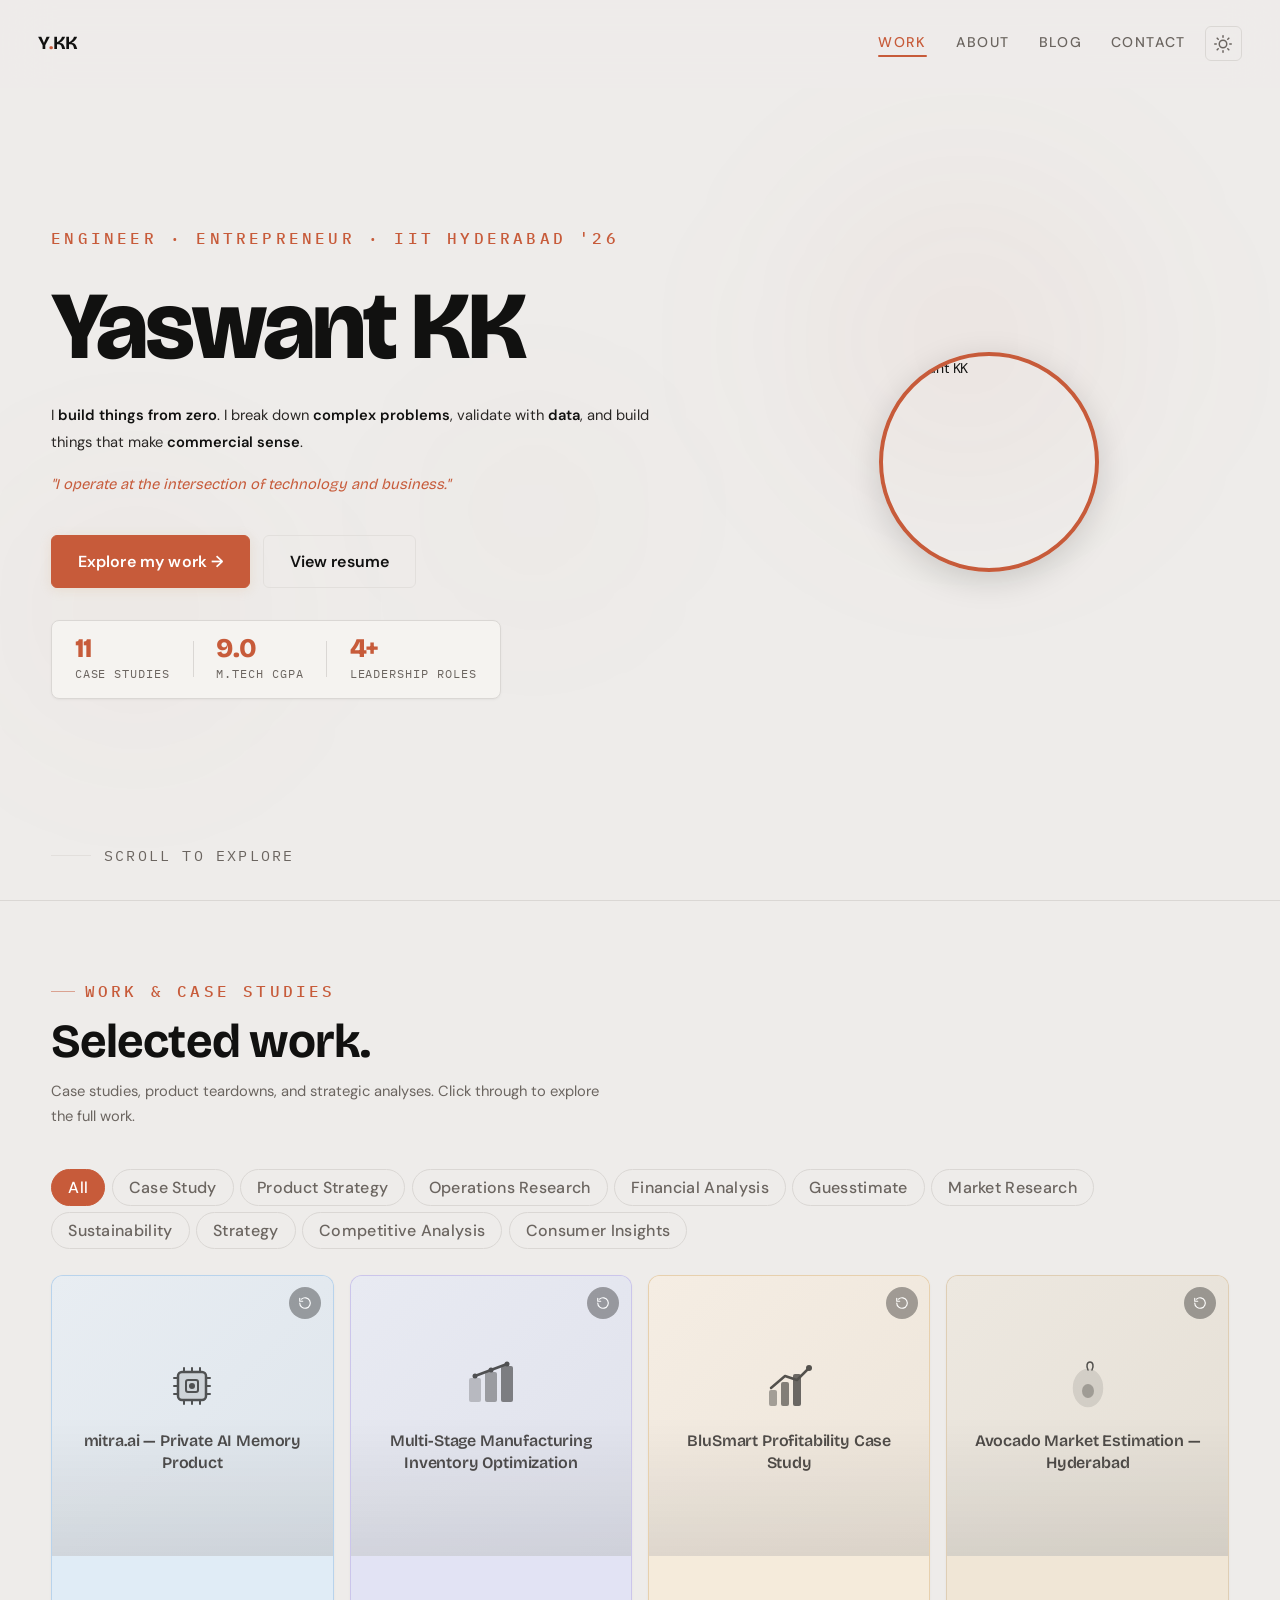
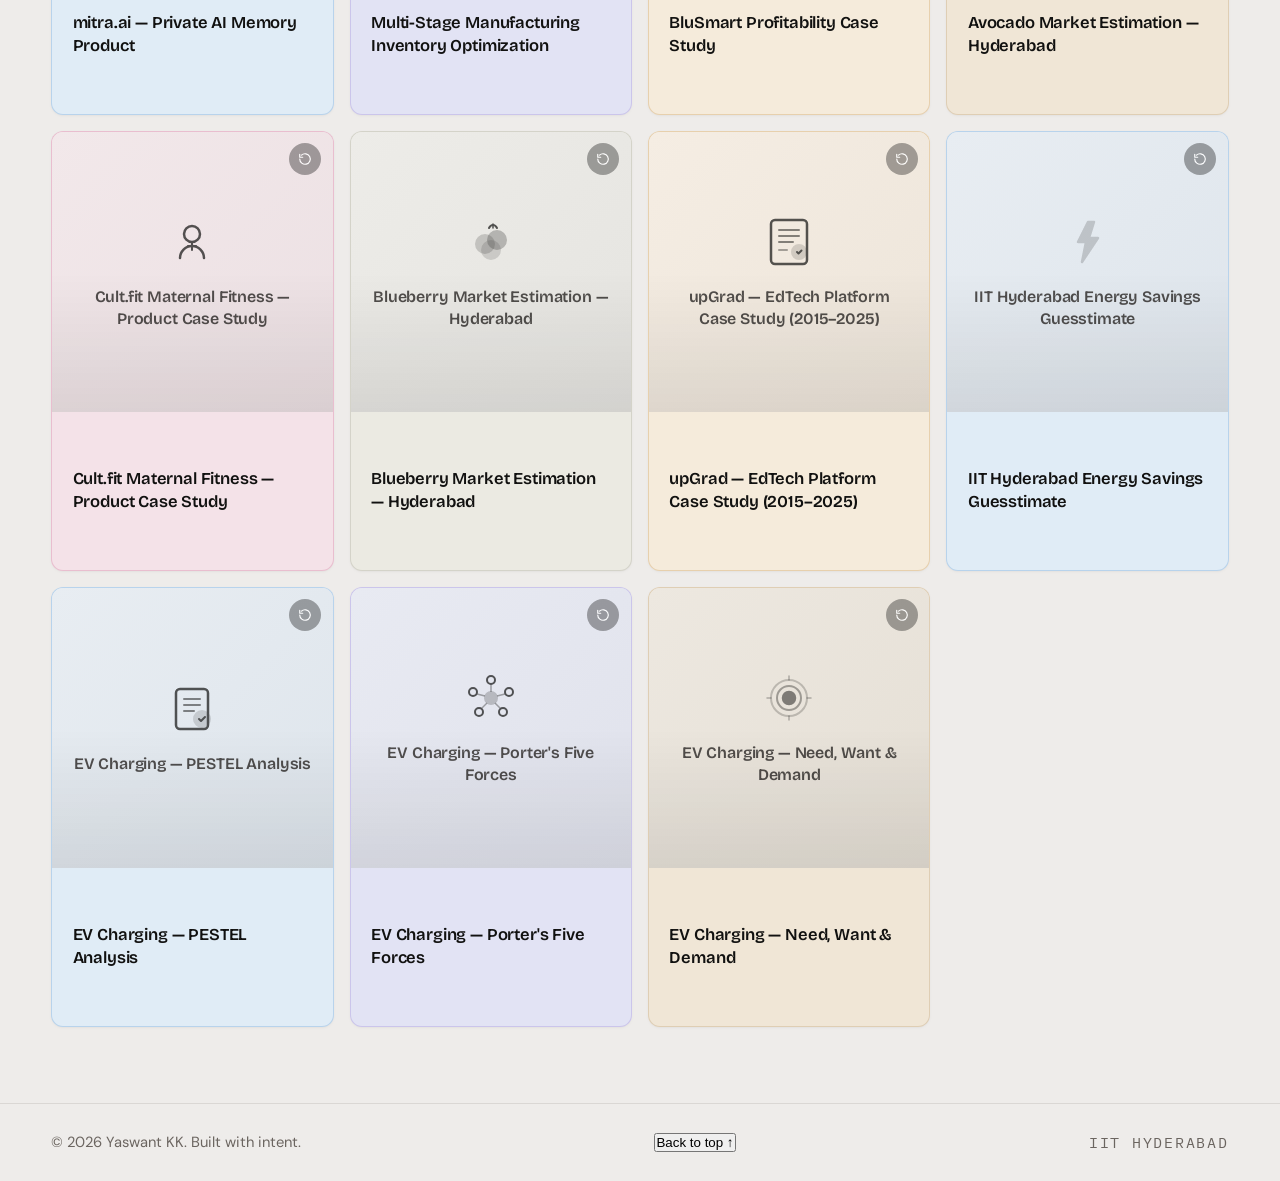
==== commit 1423051f: "Add new projects and reorder portfolio entries Adds mitra.ai AI memory product, Multi-Stage Manufact" ====
--- a/index.html
+++ b/index.html
@@ -117,6 +117,30 @@
 <script>
 var PROJECTS = [
   {
+    title: "mitra.ai — Private AI Memory Product",
+    tags: ["Case Study", "Product Strategy"],
+    thumb: "https://drive.google.com/thumbnail?id=1guSrVG39k1K68MsoeuuLfBk6H2ceEo_D&sz=w600",
+    icon: '<svg width="56" height="56" viewBox="0 0 56 56" fill="none"><rect x="14" y="14" width="28" height="28" rx="4" fill="currentColor" fill-opacity="0.15" stroke="currentColor" stroke-width="2.5"/><rect x="22" y="22" width="12" height="12" rx="2" stroke="currentColor" stroke-width="2" fill="none"/><path d="M20 14v-4M28 14v-4M36 14v-4" stroke="currentColor" stroke-width="2" stroke-linecap="round"/><path d="M20 46v-4M28 46v-4M36 46v-4" stroke="currentColor" stroke-width="2" stroke-linecap="round"/><path d="M14 20h-4M14 28h-4M14 36h-4" stroke="currentColor" stroke-width="2" stroke-linecap="round"/><path d="M46 20h-4M46 28h-4M46 36h-4" stroke="currentColor" stroke-width="2" stroke-linecap="round"/><circle cx="28" cy="28" r="3" fill="currentColor"/></svg>',
+    summary: "Designed mitra.ai — a privacy-first AI memory system for professionals — grounded in primary research with 50 respondents and a 51-tool competitive teardown. Mapped 8 pain points to a Hooked Model canvas with a 4-layer architecture, 6 expert agents, and a lifecycle GTM from academic free tier to enterprise. Selected as finalist at Product Arena 3.0.",
+    tools: "Product Strategy, Hooked Model, Primary Research, Competitive Analysis",
+    link: "https://drive.google.com/file/d/1guSrVG39k1K68MsoeuuLfBk6H2ceEo_D/view?usp=sharing",
+    bg: "bg-cool",
+    m1: { val: "Finalist", lbl: "Product Arena 3.0", icon: "🏆" },
+    m2: { val: "50", lbl: "User Interviews", icon: "🗣️" }
+  },
+  {
+    title: "Multi-Stage Manufacturing Inventory Optimization",
+    tags: ["Case Study", "Operations Research"],
+    thumb: "https://drive.google.com/thumbnail?id=1V9JKnRWYpFVbQLzeT1fOaCTgG2TCYCIx&sz=w600",
+    icon: '<svg width="56" height="56" viewBox="0 0 56 56" fill="none"><rect x="6" y="20" width="12" height="24" rx="2" fill="currentColor" opacity="0.3"/><rect x="22" y="14" width="12" height="30" rx="2" fill="currentColor" opacity="0.5"/><rect x="38" y="8" width="12" height="36" rx="2" fill="currentColor" opacity="0.7"/><path d="M12 18L28 12L44 6" stroke="currentColor" stroke-width="2.5" stroke-linecap="round" stroke-linejoin="round"/><circle cx="12" cy="18" r="2.5" fill="currentColor"/><circle cx="28" cy="12" r="2.5" fill="currentColor"/><circle cx="44" cy="6" r="2.5" fill="currentColor"/></svg>',
+    summary: "MILP formulation for optimizing production scheduling across N serial manufacturing stages. 4-stage, 12-period case study solved with COIN-OR CBC — Rs. 93.95 lakhs optimal cost with zero shortfall. Critical demand boundary at ~115% of base.",
+    tools: "MILP, Python, PuLP, Operations Research, Supply Chain",
+    link: "https://drive.google.com/file/d/1V9JKnRWYpFVbQLzeT1fOaCTgG2TCYCIx/view?usp=sharing",
+    bg: "bg-indigo",
+    m1: { val: "₹93.95 L", lbl: "Optimal Cost", icon: "🎯" },
+    m2: { val: "0", lbl: "Shortfall", icon: "✅" }
+  },
+  {
     title: "BluSmart Profitability Case Study",
     tags: ["Case Study", "Financial Analysis"],
     thumb: "https://docs.google.com/presentation/d/1DmAm0jln2FLBTAtayPk8sbt6nk-K8Rkm/export/png",
@@ -129,6 +153,18 @@
     m2: { val: "5", lbl: "Recommendations", icon: "💡" }
   },
   {
+    title: "Avocado Market Estimation — Hyderabad",
+    tags: ["Guesstimate", "Market Research"],
+    thumb: "https://docs.google.com/presentation/d/1vOGEBkmkAXN7QVk7jcB8cO_8Xrvb8CMx/export/png",
+    icon: '<svg width="56" height="56" viewBox="0 0 56 56" fill="none"><ellipse cx="28" cy="30" rx="14" ry="18" fill="currentColor" opacity="0.15" stroke="currentColor" stroke-width="2.5"/><ellipse cx="28" cy="33" rx="6" ry="7" fill="currentColor" opacity="0.4"/><path d="M28 12c-2-4-1-8 2-8s4 4 2 8" stroke="currentColor" stroke-width="1.5" stroke-linecap="round"/></svg>',
+    summary: "Market estimation for avocado sales in Hyderabad — ~640 tonnes/year. Covers import dynamics (Tanzania 80-86%), channel mix (63% offline), and segment breakdowns.",
+    tools: "Guesstimation, Market Sizing, Import Analysis",
+    link: "https://drive.google.com/file/d/1BVyb8_ryx8rBxI8BSHHLc-O4_BCTbYOj/view?usp=sharing",
+    bg: "bg-earth",
+    m1: { val: "640 T/yr", lbl: "Hyderabad TAM", icon: "🥑" },
+    m2: { val: "63%", lbl: "Offline Channel Mix", icon: "🏪" }
+  },
+  {
     title: "Cult.fit Maternal Fitness — Product Case Study",
     tags: ["Case Study", "Product Strategy"],
     thumb: "https://docs.google.com/presentation/d/1qCGEKaXgMxlUSZU08Eix0ZiIgKVyhqoh/export/png",
@@ -141,6 +177,42 @@
     m2: { val: "Untapped", lbl: "Postpartum Segment", icon: "🎯" }
   },
   {
+    title: "Blueberry Market Estimation — Hyderabad",
+    tags: ["Guesstimate", "Market Research"],
+    thumb: "https://docs.google.com/presentation/d/1UySCHHPXscjA_WEBI_uHEygZahLIp9Lt/export/png",
+    icon: '<svg width="56" height="56" viewBox="0 0 56 56" fill="none"><circle cx="22" cy="30" r="9" fill="currentColor" opacity="0.25" stroke="currentColor" stroke-width="2"/><circle cx="34" cy="26" r="9" fill="currentColor" opacity="0.35" stroke="currentColor" stroke-width="2"/><circle cx="28" cy="36" r="9" fill="currentColor" opacity="0.2" stroke="currentColor" stroke-width="2"/><path d="M26 14c2-4 6-4 8 0" stroke="currentColor" stroke-width="2" stroke-linecap="round"/><path d="M30 14v-4" stroke="currentColor" stroke-width="1.5" stroke-linecap="round"/></svg>',
+    summary: "Bottom-up market sizing for blueberry sales in Hyderabad — ~118 tonnes/year across household, HoReCa, and institutional segments with channel split analysis.",
+    tools: "Guesstimation, Market Sizing, Data Analytics",
+    link: "https://drive.google.com/file/d/1GOxXJe-Qxf6VhKrXBT9YWiKWhy47mas4/view?usp=sharing",
+    bg: "bg-muted",
+    m1: { val: "118 T/yr", lbl: "Hyderabad TAM", icon: "🫐" },
+    m2: { val: "3", lbl: "Channel Segments", icon: "📊" }
+  },
+  {
+    title: "upGrad — EdTech Platform Case Study (2015–2025)",
+    tags: ["Case Study", "Financial Analysis"],
+    thumb: "https://drive.google.com/thumbnail?id=1GN0CXib9GbdYsb6N0imYFzTtCrw2EWNg&sz=w600",
+    icon: '<svg width="56" height="56" viewBox="0 0 56 56" fill="none"><rect x="10" y="6" width="36" height="44" rx="4" stroke="currentColor" stroke-width="2.5" fill="none"/><path d="M18 16h20M18 22h20M18 28h14" stroke="currentColor" stroke-width="2" stroke-linecap="round" opacity="0.7"/><path d="M18 36h8" stroke="currentColor" stroke-width="2" stroke-linecap="round" opacity="0.5"/><circle cx="38" cy="38" r="7" fill="currentColor" opacity="0.2" stroke="currentColor" stroke-width="2"/><path d="M36 38l1.5 1.5 3-3" stroke="currentColor" stroke-width="2" stroke-linecap="round" stroke-linejoin="round"/></svg>',
+    summary: "10-year case study of upGrad's growth from a single programme to India's largest online higher-ed platform. Revenue tripled to ₹1,018 Cr by FY2024 at 50.2% CAGR, with 14 acquisitions and 10M+ learners — yet zero years of positive operating cash flow.",
+    tools: "Financial Analysis, Competitive Strategy, M&A Analysis",
+    link: "https://drive.google.com/file/d/1GN0CXib9GbdYsb6N0imYFzTtCrw2EWNg/view?usp=sharing",
+    bg: "bg-warm",
+    m1: { val: "50.2%", lbl: "10-Yr Revenue CAGR", icon: "📈" },
+    m2: { val: "14", lbl: "Acquisitions", icon: "🤝" }
+  },
+  {
+    title: "IIT Hyderabad Energy Savings Guesstimate",
+    tags: ["Guesstimate", "Sustainability"],
+    thumb: "https://docs.google.com/presentation/d/1u-mCD1ecb8OgFX8NSzV9A4ncopc1bJ0M/export/png",
+    icon: '<svg width="56" height="56" viewBox="0 0 56 56" fill="none"><path d="M28 8L18 28h8l-4 20 16-24h-9l5-16z" fill="currentColor" opacity="0.25" stroke="currentColor" stroke-width="2.5" stroke-linejoin="round"/></svg>',
+    summary: "Engineering guesstimate on radiant cooling and auto-lighting at IITH — saving 7,557 MWh/year, INR 5.29 Cr/year, and ~6,801 tonnes CO₂e (equivalent to 310K trees).",
+    tools: "Guesstimation, Sustainability Analysis, Engineering",
+    link: "https://drive.google.com/file/d/1_7MgPQmudR6gRD_HdnVnRV9yjpqy-KIH/view?usp=sharing",
+    bg: "bg-cool",
+    m1: { val: "₹5.29 Cr", lbl: "Annual Savings", icon: "💰" },
+    m2: { val: "6,801 T", lbl: "CO₂e Avoided/yr", icon: "🌱" }
+  },
+  {
     title: "EV Charging — PESTEL Analysis",
     tags: ["Market Research", "Strategy"],
     thumb: "https://docs.google.com/presentation/d/18Cr3spTduC2HvdDOFDi1J58ku5lVxKIT/export/png",
@@ -175,73 +247,12 @@
     bg: "bg-earth",
     m1: { val: "~50", lbl: "EV Owner Interviews", icon: "🗣️" },
     m2: { val: "<30 min", lbl: "Target DC Charge", icon: "⚡" }
-  },
-  {
-    title: "Blueberry Market Estimation — Hyderabad",
-    tags: ["Guesstimate", "Market Research"],
-    thumb: "https://docs.google.com/presentation/d/1UySCHHPXscjA_WEBI_uHEygZahLIp9Lt/export/png",
-    icon: '<svg width="56" height="56" viewBox="0 0 56 56" fill="none"><circle cx="22" cy="30" r="9" fill="currentColor" opacity="0.25" stroke="currentColor" stroke-width="2"/><circle cx="34" cy="26" r="9" fill="currentColor" opacity="0.35" stroke="currentColor" stroke-width="2"/><circle cx="28" cy="36" r="9" fill="currentColor" opacity="0.2" stroke="currentColor" stroke-width="2"/><path d="M26 14c2-4 6-4 8 0" stroke="currentColor" stroke-width="2" stroke-linecap="round"/><path d="M30 14v-4" stroke="currentColor" stroke-width="1.5" stroke-linecap="round"/></svg>',
-    summary: "Bottom-up market sizing for blueberry sales in Hyderabad — ~118 tonnes/year across household, HoReCa, and institutional segments with channel split analysis.",
-    tools: "Guesstimation, Market Sizing, Data Analytics",
-    link: "https://drive.google.com/file/d/1GOxXJe-Qxf6VhKrXBT9YWiKWhy47mas4/view?usp=sharing",
-    bg: "bg-muted",
-    m1: { val: "118 T/yr", lbl: "Hyderabad TAM", icon: "🫐" },
-    m2: { val: "3", lbl: "Channel Segments", icon: "📊" }
-  },
-  {
-    title: "Avocado Market Estimation — Hyderabad",
-    tags: ["Guesstimate", "Market Research"],
-    thumb: "https://docs.google.com/presentation/d/1vOGEBkmkAXN7QVk7jcB8cO_8Xrvb8CMx/export/png",
-    icon: '<svg width="56" height="56" viewBox="0 0 56 56" fill="none"><ellipse cx="28" cy="30" rx="14" ry="18" fill="currentColor" opacity="0.15" stroke="currentColor" stroke-width="2.5"/><ellipse cx="28" cy="33" rx="6" ry="7" fill="currentColor" opacity="0.4"/><path d="M28 12c-2-4-1-8 2-8s4 4 2 8" stroke="currentColor" stroke-width="1.5" stroke-linecap="round"/></svg>',
-    summary: "Market estimation for avocado sales in Hyderabad — ~640 tonnes/year. Covers import dynamics (Tanzania 80-86%), channel mix (63% offline), and segment breakdowns.",
-    tools: "Guesstimation, Market Sizing, Import Analysis",
-    link: "https://drive.google.com/file/d/1BVyb8_ryx8rBxI8BSHHLc-O4_BCTbYOj/view?usp=sharing",
-    bg: "bg-earth",
-    m1: { val: "640 T/yr", lbl: "Hyderabad TAM", icon: "🥑" },
-    m2: { val: "63%", lbl: "Offline Channel Mix", icon: "🏪" }
-  },
-  {
-    title: "IIT Hyderabad Energy Savings Guesstimate",
-    tags: ["Guesstimate", "Sustainability"],
-    thumb: "https://docs.google.com/presentation/d/1u-mCD1ecb8OgFX8NSzV9A4ncopc1bJ0M/export/png",
-    icon: '<svg width="56" height="56" viewBox="0 0 56 56" fill="none"><path d="M28 8L18 28h8l-4 20 16-24h-9l5-16z" fill="currentColor" opacity="0.25" stroke="currentColor" stroke-width="2.5" stroke-linejoin="round"/></svg>',
-    summary: "Engineering guesstimate on radiant cooling and auto-lighting at IITH — saving 7,557 MWh/year, INR 5.29 Cr/year, and ~6,801 tonnes CO₂e (equivalent to 310K trees).",
-    tools: "Guesstimation, Sustainability Analysis, Engineering",
-    link: "https://drive.google.com/file/d/1_7MgPQmudR6gRD_HdnVnRV9yjpqy-KIH/view?usp=sharing",
-    bg: "bg-cool",
-    m1: { val: "₹5.29 Cr", lbl: "Annual Savings", icon: "💰" },
-    m2: { val: "6,801 T", lbl: "CO₂e Avoided/yr", icon: "🌱" }
-  },
-  {
-    title: "upGrad — EdTech Platform Case Study (2015–2025)",
-    tags: ["Case Study", "Financial Analysis"],
-    thumb: "https://drive.google.com/thumbnail?id=1GN0CXib9GbdYsb6N0imYFzTtCrw2EWNg&sz=w600",
-    icon: '<svg width="56" height="56" viewBox="0 0 56 56" fill="none"><rect x="10" y="6" width="36" height="44" rx="4" stroke="currentColor" stroke-width="2.5" fill="none"/><path d="M18 16h20M18 22h20M18 28h14" stroke="currentColor" stroke-width="2" stroke-linecap="round" opacity="0.7"/><path d="M18 36h8" stroke="currentColor" stroke-width="2" stroke-linecap="round" opacity="0.5"/><circle cx="38" cy="38" r="7" fill="currentColor" opacity="0.2" stroke="currentColor" stroke-width="2"/><path d="M36 38l1.5 1.5 3-3" stroke="currentColor" stroke-width="2" stroke-linecap="round" stroke-linejoin="round"/></svg>',
-    summary: "10-year case study of upGrad's growth from a single programme to India's largest online higher-ed platform. Revenue tripled to ₹1,018 Cr by FY2024 at 50.2% CAGR, with 14 acquisitions and 10M+ learners — yet zero years of positive operating cash flow.",
-    tools: "Financial Analysis, Competitive Strategy, M&A Analysis",
-    link: "https://drive.google.com/file/d/1GN0CXib9GbdYsb6N0imYFzTtCrw2EWNg/view?usp=sharing",
-    bg: "bg-warm",
-    m1: { val: "50.2%", lbl: "10-Yr Revenue CAGR", icon: "📈" },
-    m2: { val: "14", lbl: "Acquisitions", icon: "🤝" }
-  },
-  {
-    title: "Multi-Stage Manufacturing Inventory Optimization",
-    tags: ["Case Study", "Operations Research"],
-    thumb: "https://drive.google.com/thumbnail?id=1V9JKnRWYpFVbQLzeT1fOaCTgG2TCYCIx&sz=w600",
-    icon: '<svg width="56" height="56" viewBox="0 0 56 56" fill="none"><rect x="6" y="20" width="12" height="24" rx="2" fill="currentColor" opacity="0.3"/><rect x="22" y="14" width="12" height="30" rx="2" fill="currentColor" opacity="0.5"/><rect x="38" y="8" width="12" height="36" rx="2" fill="currentColor" opacity="0.7"/><path d="M12 18L28 12L44 6" stroke="currentColor" stroke-width="2.5" stroke-linecap="round" stroke-linejoin="round"/><circle cx="12" cy="18" r="2.5" fill="currentColor"/><circle cx="28" cy="12" r="2.5" fill="currentColor"/><circle cx="44" cy="6" r="2.5" fill="currentColor"/></svg>',
-    summary: "MILP formulation for optimizing production scheduling across N serial manufacturing stages. 4-stage, 12-period case study solved with COIN-OR CBC — Rs. 93.95 lakhs optimal cost with zero shortfall. Critical demand boundary at ~115% of base.",
-    tools: "MILP, Python, PuLP, Operations Research, Supply Chain",
-    link: "https://drive.google.com/file/d/1V9JKnRWYpFVbQLzeT1fOaCTgG2TCYCIx/view?usp=sharing",
-    bg: "bg-indigo",
-    m1: { val: "₹93.95 L", lbl: "Optimal Cost", icon: "🎯" },
-    m2: { val: "0", lbl: "Shortfall", icon: "✅" }
   }
 ];
 
 function renderProjects(filter) {
   var g = document.getElementById('projectsGrid');
   var f = filter === 'All' ? PROJECTS.slice() : PROJECTS.filter(function(p) { return p.tags && p.tags.indexOf(filter) !== -1; });
-  f.sort(function(a, b) { return a.title.localeCompare(b.title); });
   if (!PROJECTS.length) { g.innerHTML = '<div class="projects-empty">Projects will appear here once added.<br>Edit the PROJECTS array in the HTML to add your work.</div>'; return; }
   if (!f.length) { g.innerHTML = '<div class="projects-empty">No projects in this category yet.</div>'; return; }
   g.innerHTML = f.map(function(p) {
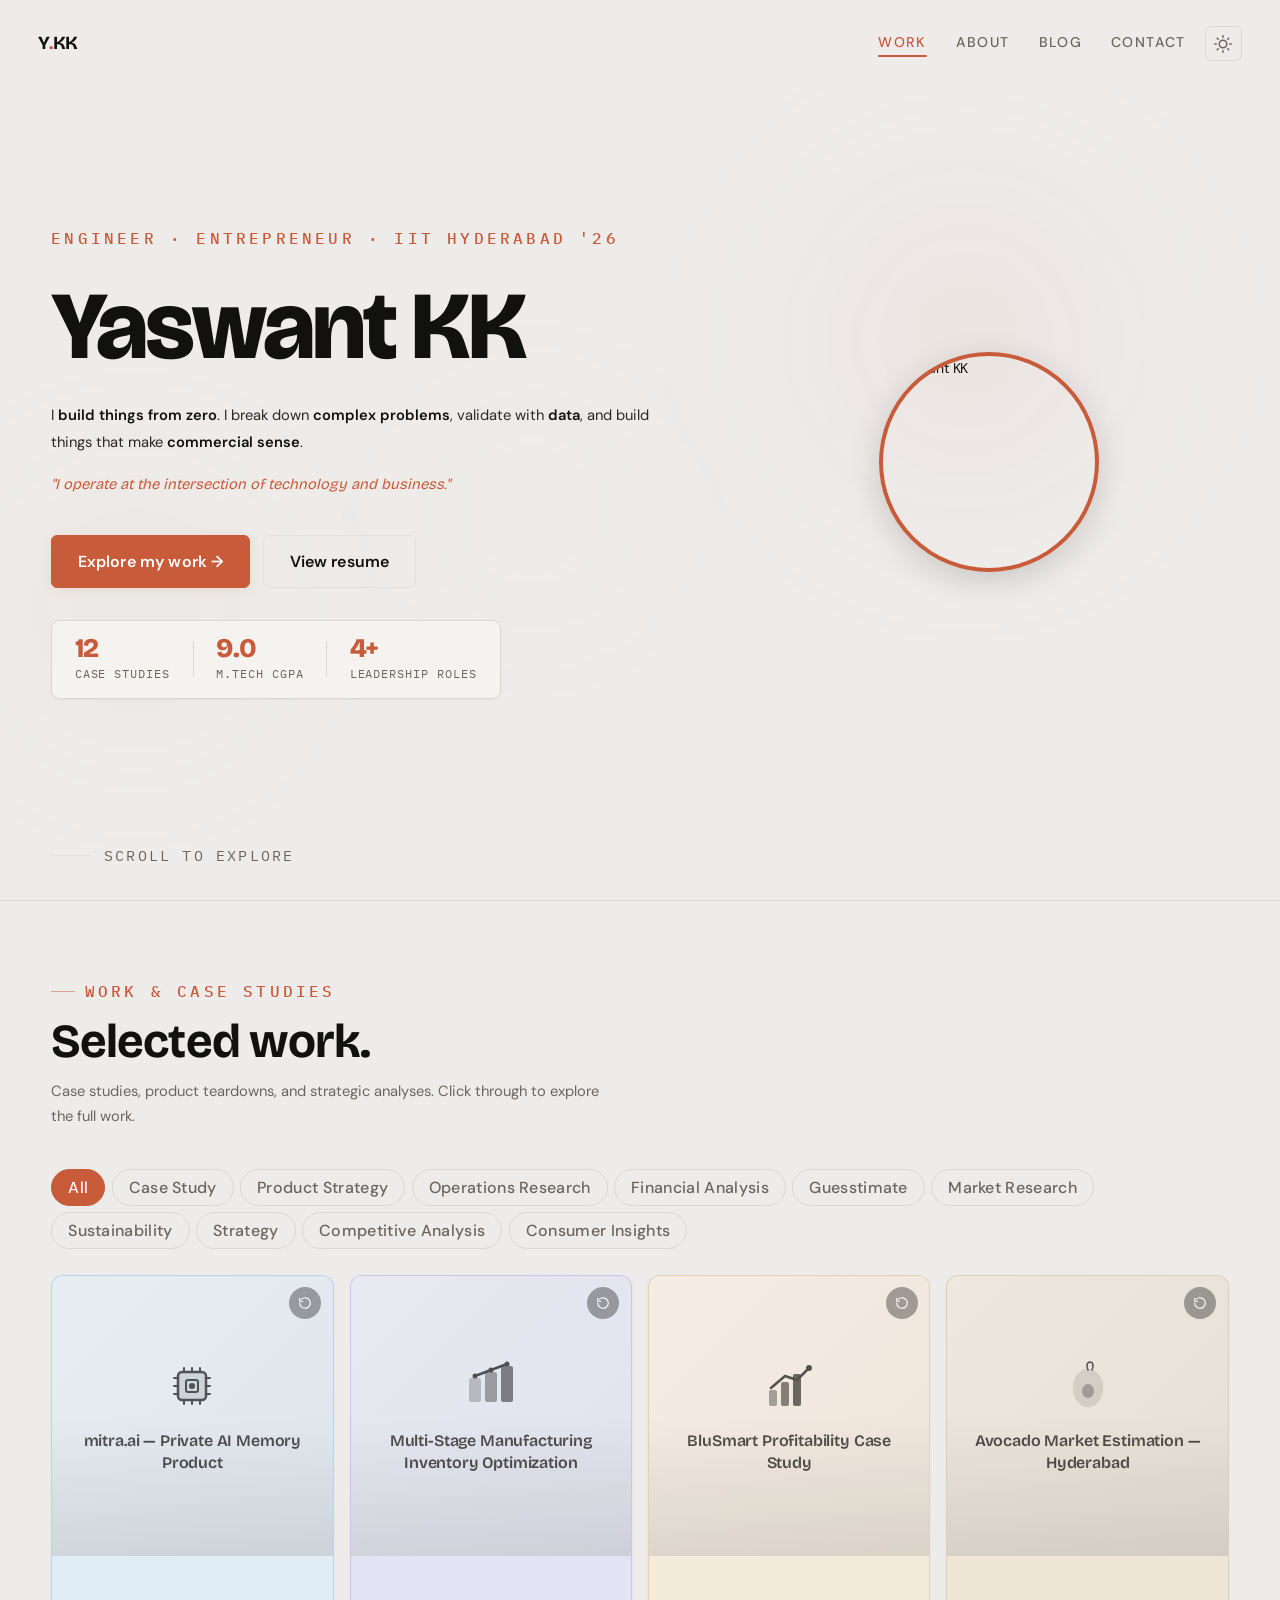
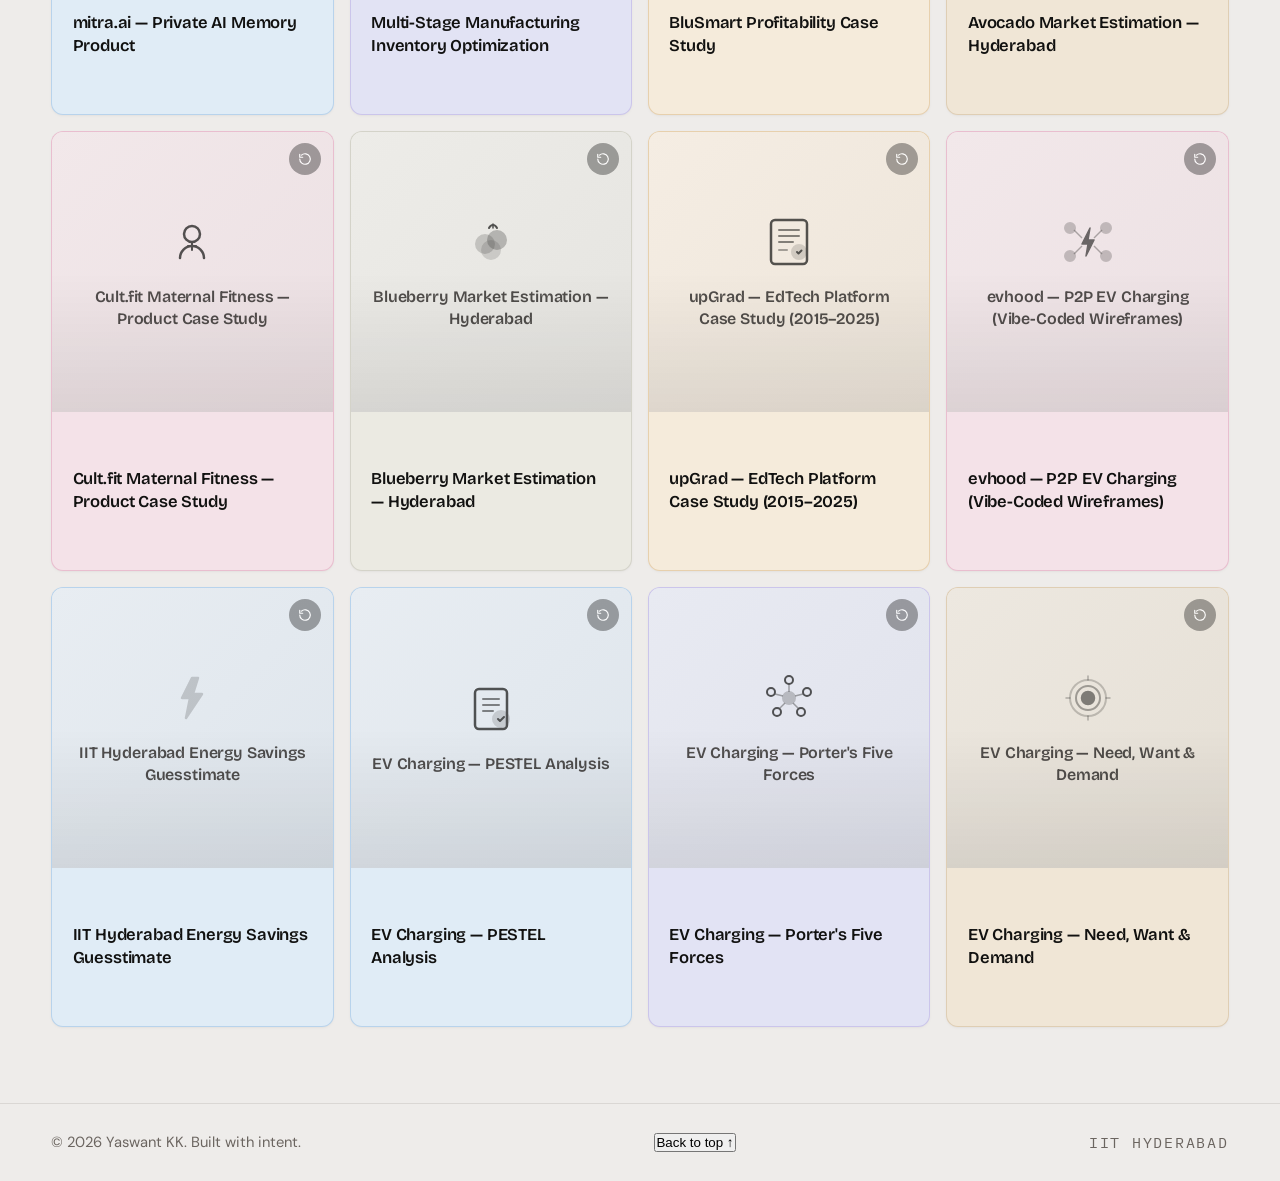
==== commit 0ca36b2e: "Add evhood EV charging case study and update count to 12 Co-Authored-By: Claude Opus 4.7 <noreply@an" ====
--- a/index.html
+++ b/index.html
@@ -47,7 +47,7 @@
       </div>
       <div class="hero-stats">
         <div class="hero-stat">
-          <div class="hero-stat-num">11</div>
+          <div class="hero-stat-num">12</div>
           <div class="hero-stat-lbl">Case Studies</div>
         </div>
         <div class="hero-stat-divider"></div>
@@ -199,6 +199,18 @@
     bg: "bg-warm",
     m1: { val: "50.2%", lbl: "10-Yr Revenue CAGR", icon: "📈" },
     m2: { val: "14", lbl: "Acquisitions", icon: "🤝" }
+  },
+  {
+    title: "evhood — P2P EV Charging (Vibe-Coded Wireframes)",
+    tags: ["Case Study", "Product Strategy"],
+    thumb: "https://drive.google.com/thumbnail?id=173nyXJ7zvcfGh-9Jw8o7gFxQk-oy0wK-&sz=w600",
+    icon: '<svg width="56" height="56" viewBox="0 0 56 56" fill="none"><circle cx="10" cy="14" r="5" fill="currentColor" opacity="0.3" stroke="currentColor" stroke-width="2"/><circle cx="46" cy="14" r="5" fill="currentColor" opacity="0.3" stroke="currentColor" stroke-width="2"/><circle cx="10" cy="42" r="5" fill="currentColor" opacity="0.3" stroke="currentColor" stroke-width="2"/><circle cx="46" cy="42" r="5" fill="currentColor" opacity="0.3" stroke="currentColor" stroke-width="2"/><line x1="14" y1="16" x2="22" y2="24" stroke="currentColor" stroke-width="1.5" opacity="0.45"/><line x1="42" y1="16" x2="34" y2="24" stroke="currentColor" stroke-width="1.5" opacity="0.45"/><line x1="14" y1="40" x2="22" y2="32" stroke="currentColor" stroke-width="1.5" opacity="0.45"/><line x1="42" y1="40" x2="34" y2="32" stroke="currentColor" stroke-width="1.5" opacity="0.45"/><path d="M30 14 L22 30 L28 30 L26 42 L34 26 L28 26 Z" fill="currentColor" opacity="0.85" stroke="currentColor" stroke-width="1.5" stroke-linejoin="round"/></svg>',
+    summary: "Vibe-coded wireframes for evhood — a peer-to-peer EV charging marketplace for India. Grounded in intense primary and secondary research to validate the gap in residential and community charging access. Designed end-to-end flows from host onboarding to driver booking, navigation, and payment — the founding prototype for the startup.",
+    tools: "Product Design, Wireframing, Vibe Coding, Primary Research",
+    link: "https://drive.google.com/file/d/173nyXJ7zvcfGh-9Jw8o7gFxQk-oy0wK-/view?usp=sharing",
+    bg: "bg-rose",
+    m1: { val: "0→1", lbl: "Startup Prototype", icon: "🚀" },
+    m2: { val: "P2P", lbl: "EV Charging Model", icon: "⚡" }
   },
   {
     title: "IIT Hyderabad Energy Savings Guesstimate",
